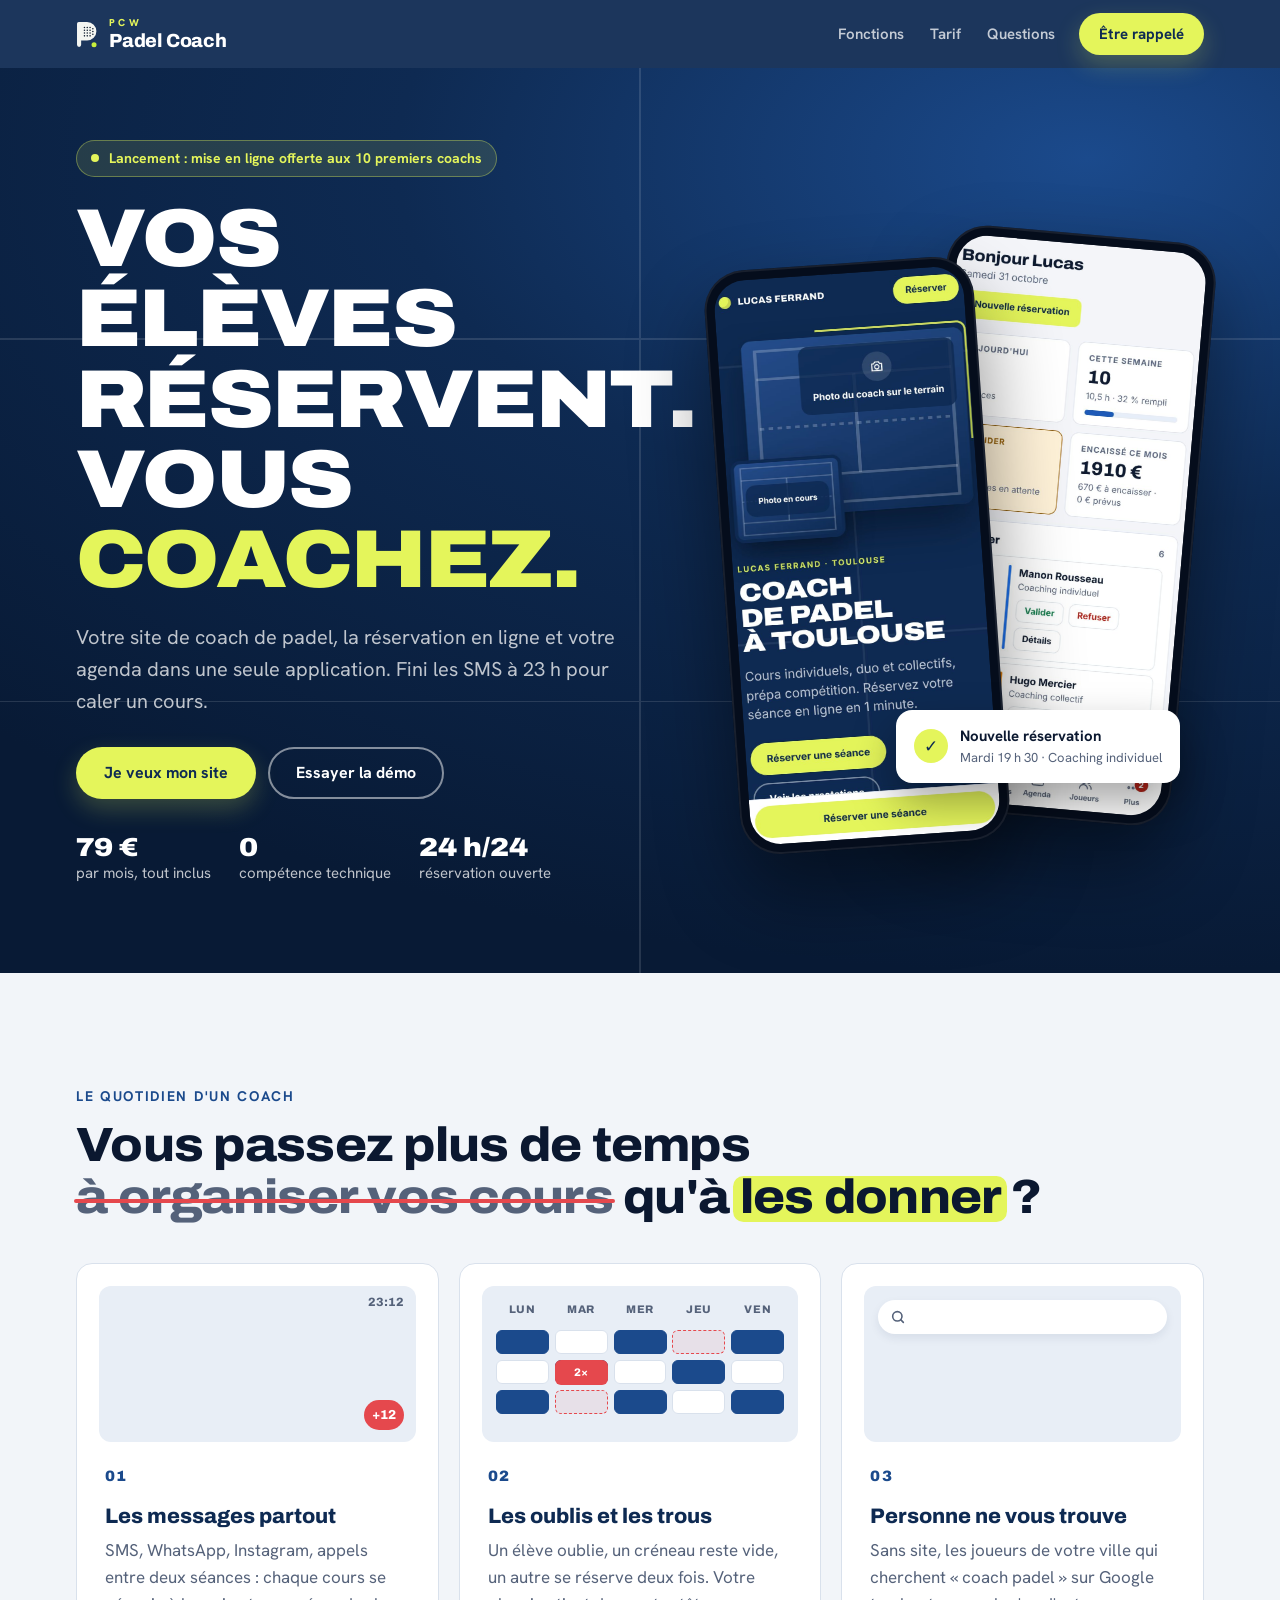
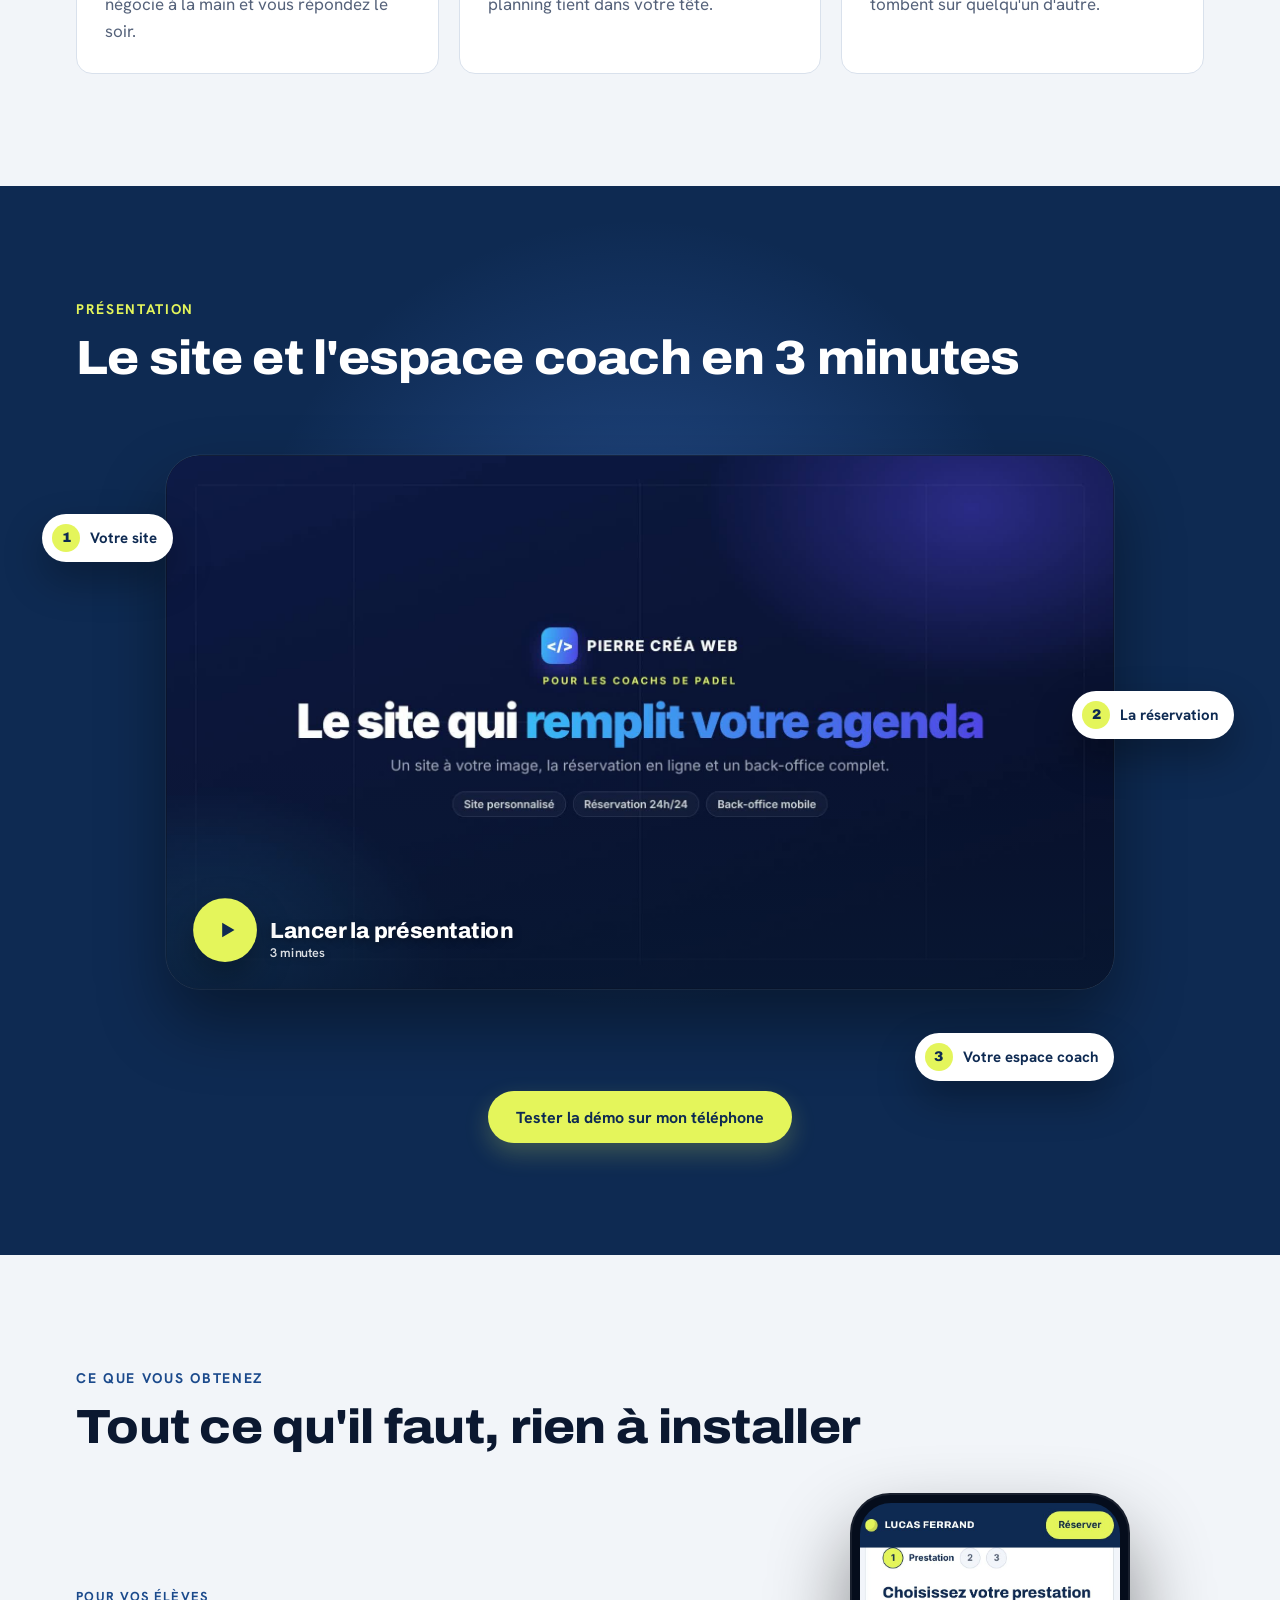
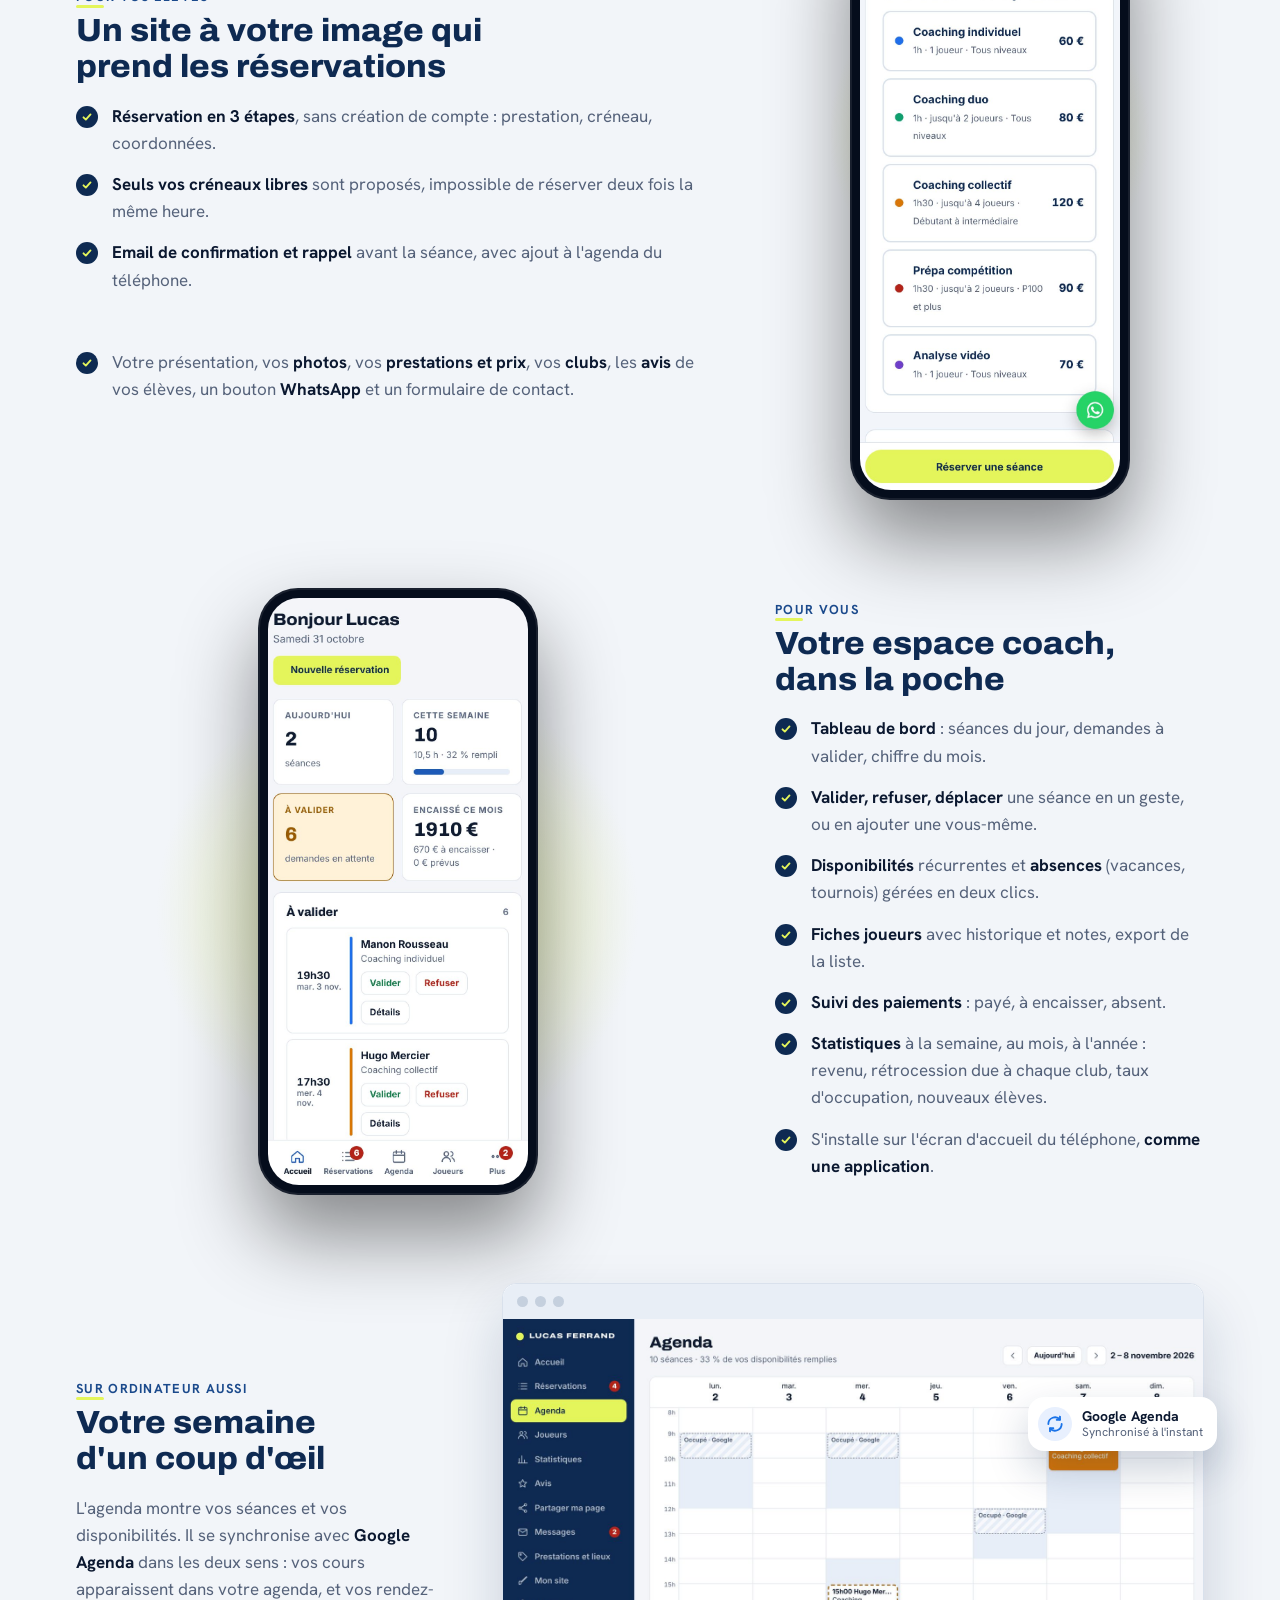
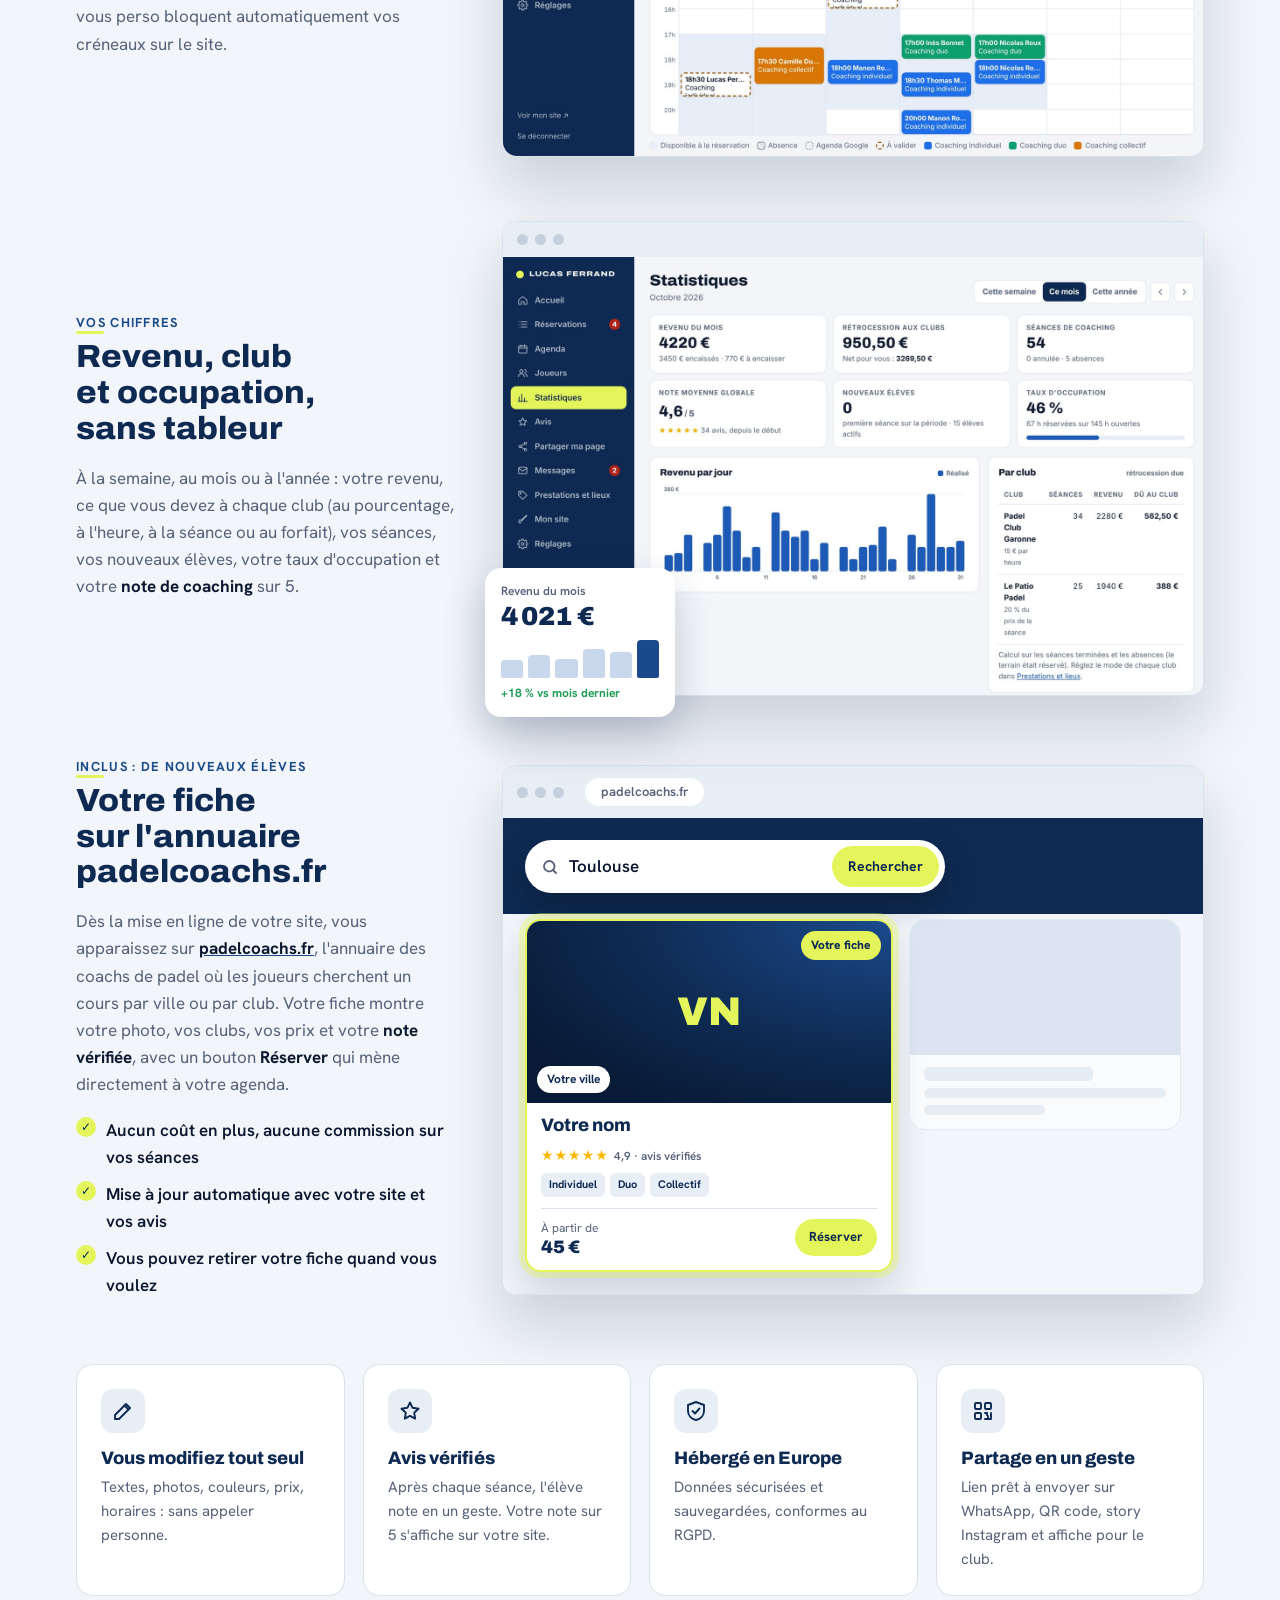
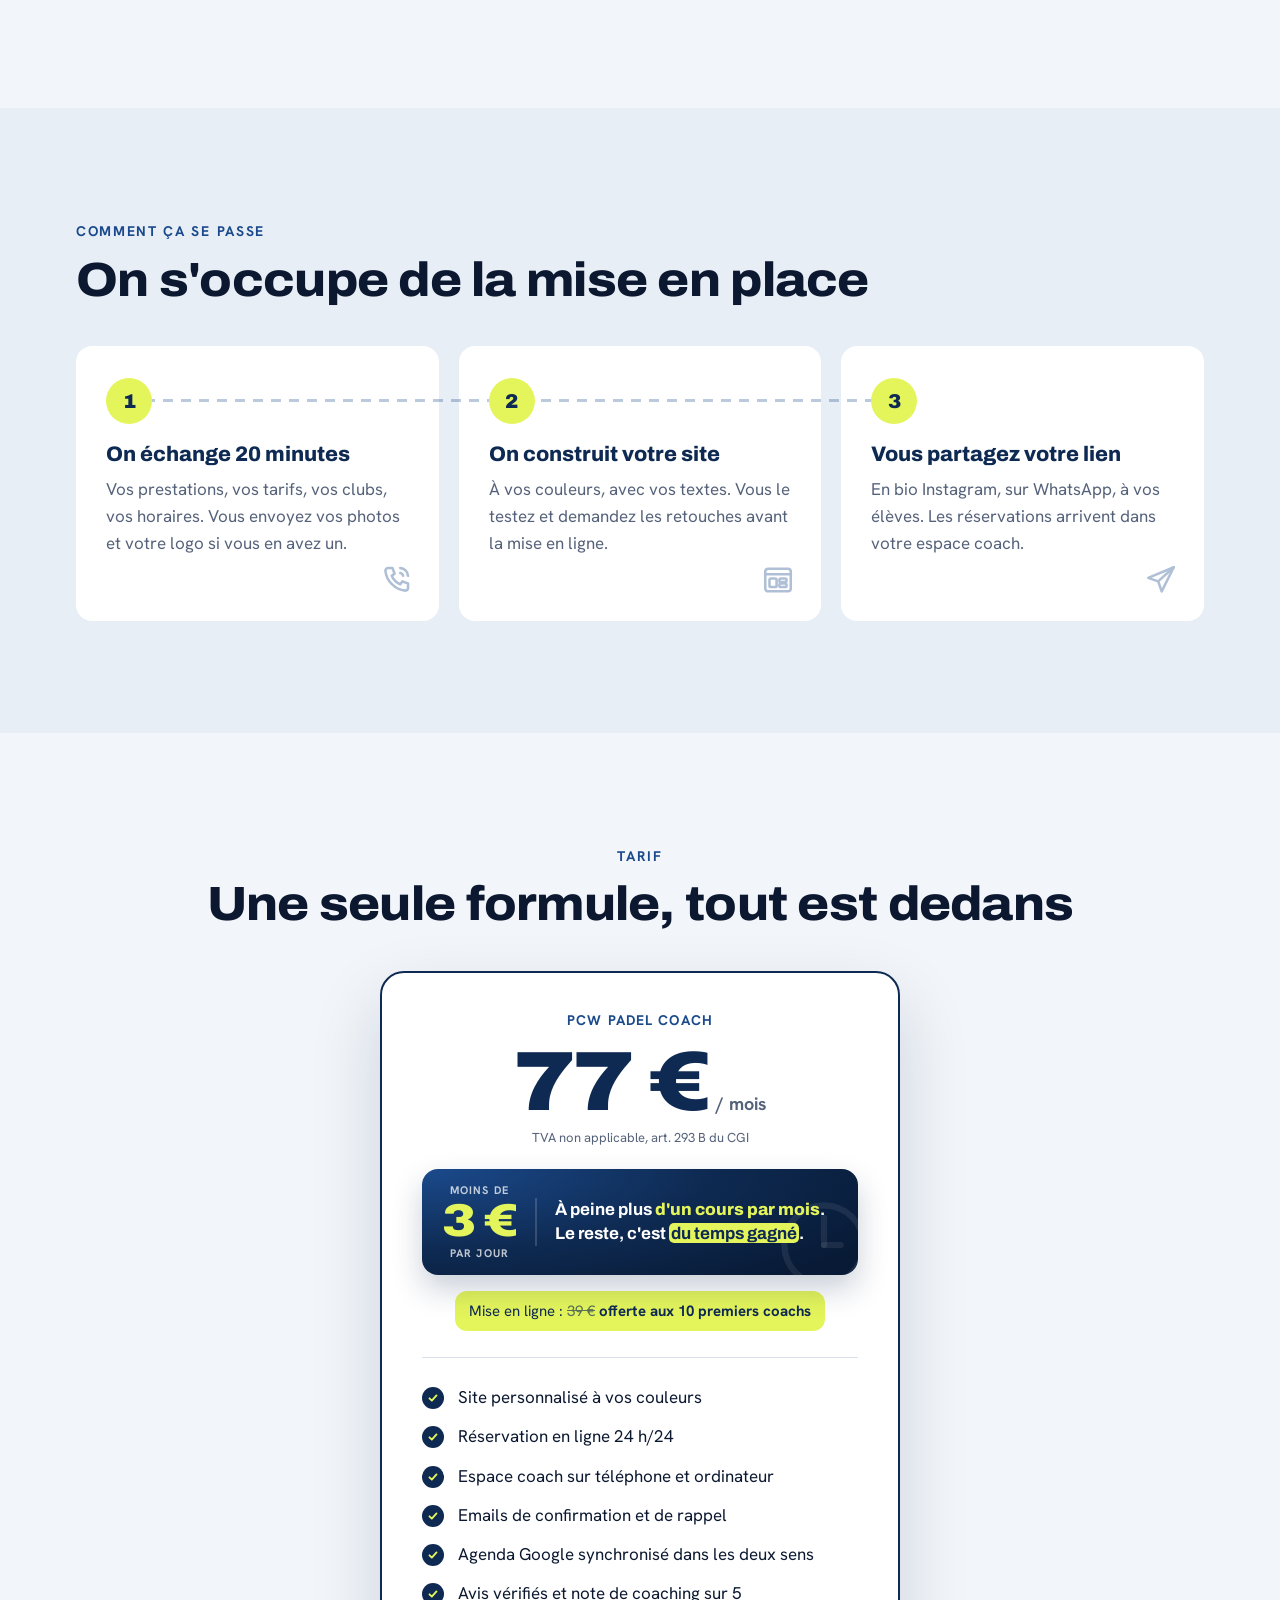
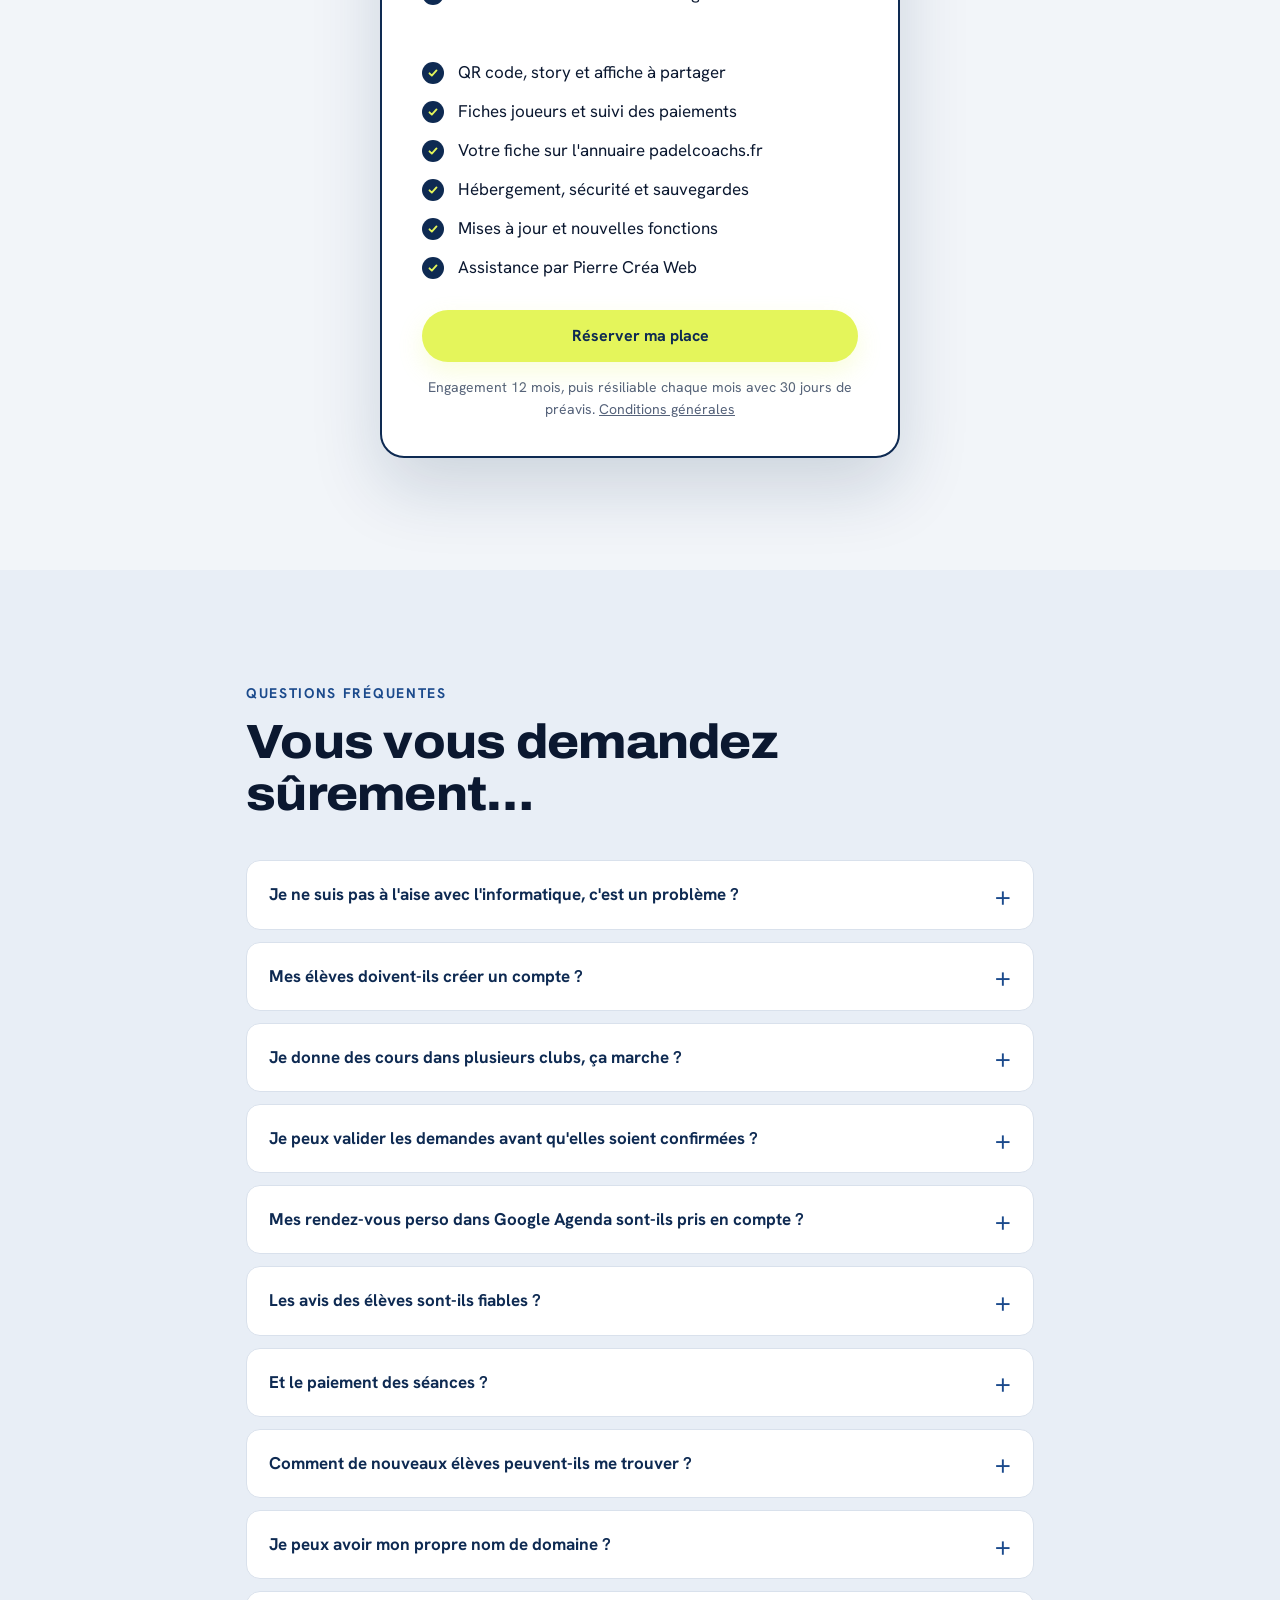
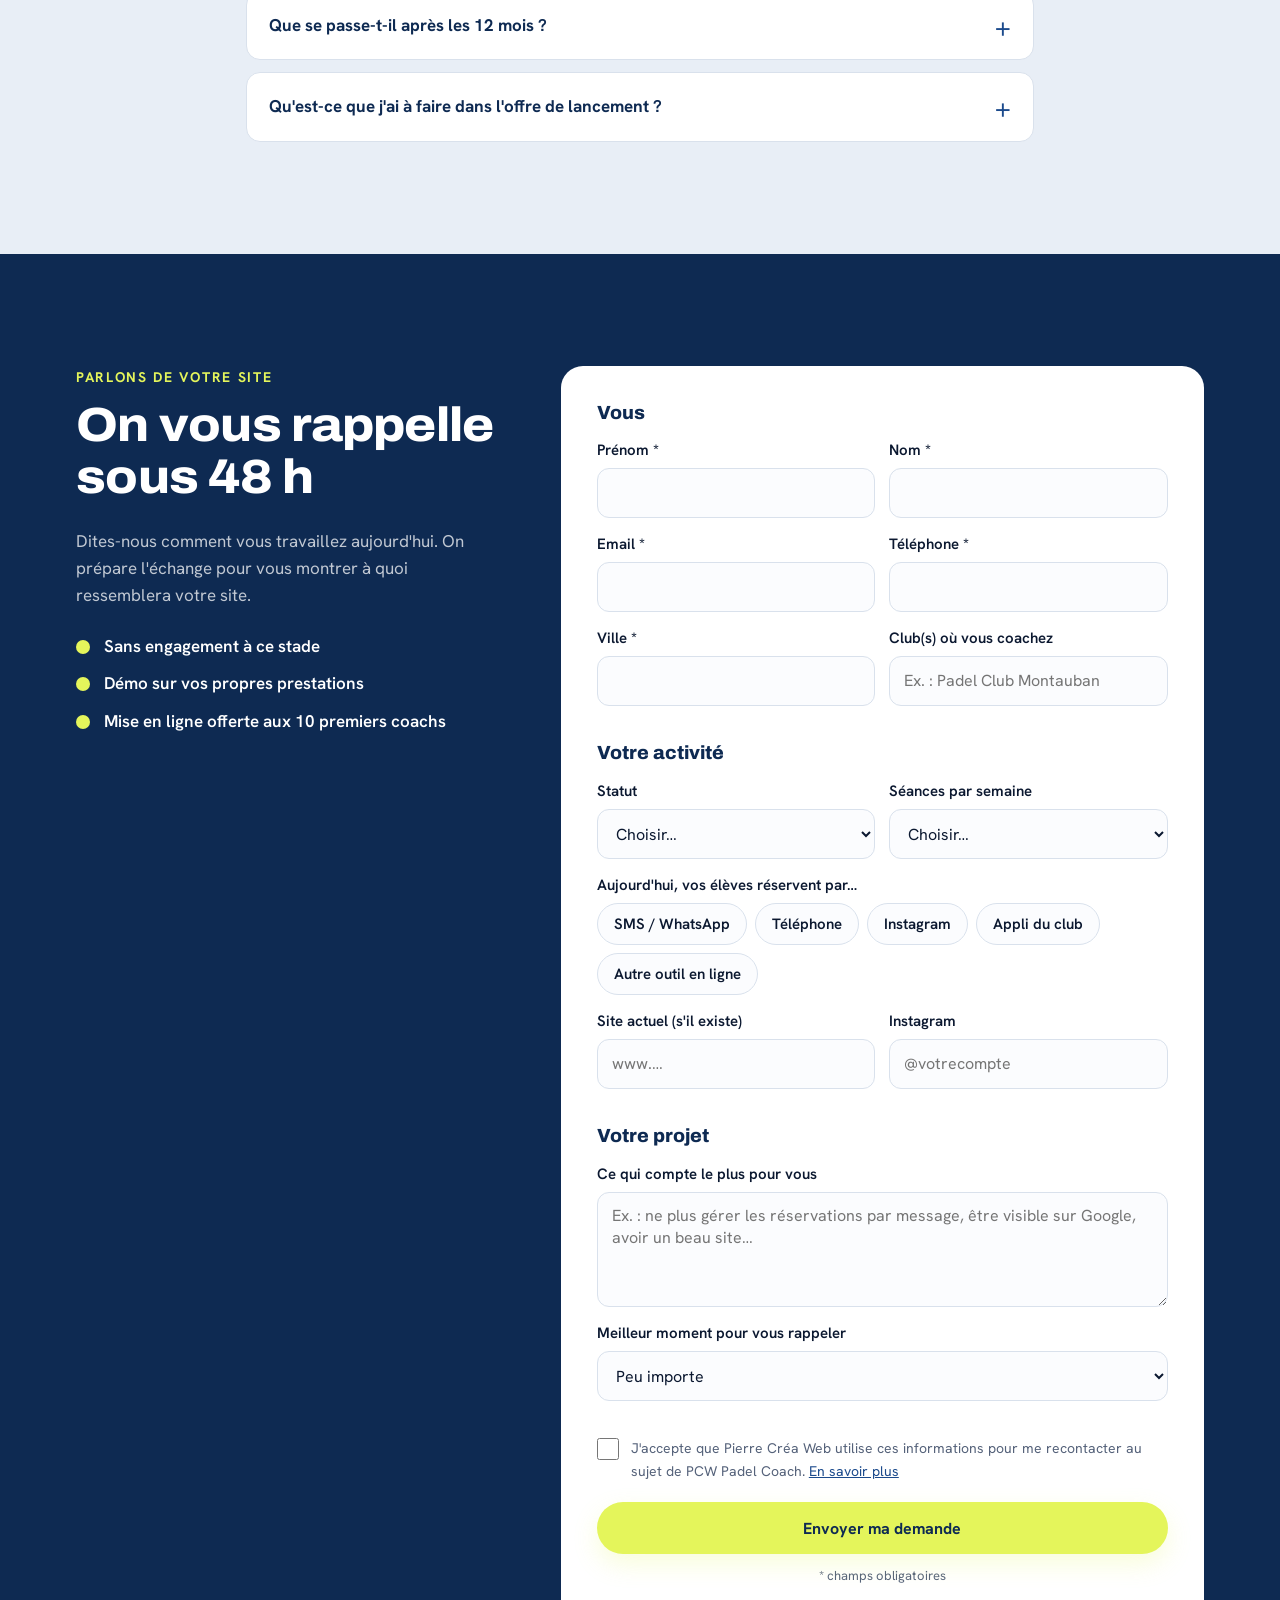
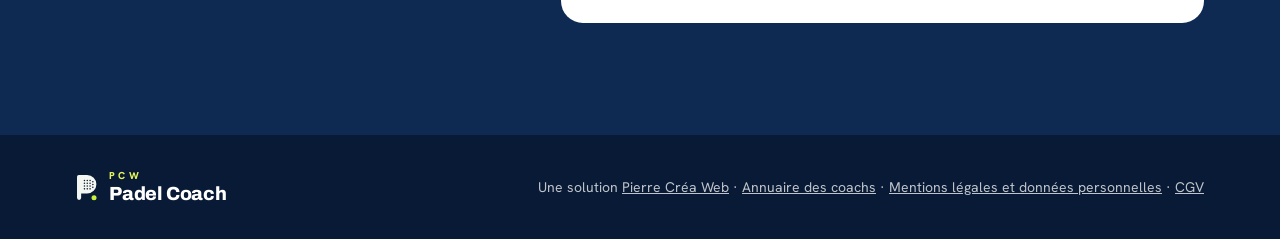
==== index.html @ 0fe5fcc2 "Add files via upload" ====
<!doctype html>
<html lang="fr">
<head>
<meta charset="utf-8">
<meta name="viewport" content="width=device-width, initial-scale=1, viewport-fit=cover">
<title>PCW Padel Coach : le site de réservation des coachs de padel</title>
<meta name="description" content="Votre site de coach de padel, la réservation en ligne et votre agenda dans une seule application. 79 € par mois tout inclus. Mise en ligne offerte aux 10 premiers coachs.">
<meta name="robots" content="noindex, nofollow">
<link rel="canonical" href="https://pcwpadel.fr/">
<meta property="og:type" content="website">
<meta property="og:locale" content="fr_FR">
<meta property="og:url" content="https://pcwpadel.fr/">
<meta property="og:title" content="PCW Padel Coach : le site de réservation des coachs de padel">
<meta property="og:description" content="Site, réservation en ligne et agenda dans une seule appli. 79 € par mois tout inclus.">
<meta property="og:image" content="https://pcwpadel.fr/media/presentation.jpg">
<meta name="twitter:card" content="summary_large_image">
<meta name="theme-color" content="#0E2A52">
<link rel="icon" href="favicon.ico" sizes="any">
<link rel="icon" href="brand/pcw-favicon.svg" type="image/svg+xml">
<link rel="apple-touch-icon" href="brand/apple-touch-icon.png">
<link rel="preconnect" href="https://fonts.googleapis.com">
<link rel="preconnect" href="https://fonts.gstatic.com" crossorigin>
<link rel="stylesheet" href="https://fonts.googleapis.com/css2?family=Archivo:wdth,wght@62..125,400..900&family=Hanken+Grotesk:wght@400;500;600;700&display=swap">
<link rel="stylesheet" href="sales.css?v=20261102c">
<script>
  // Animations : activées seulement si le visiteur n'a pas demandé à réduire les mouvements.
  // Filet de sécurité : si motion.js ne démarre pas, tout s'affiche normalement.
  if (!matchMedia("(prefers-reduced-motion: reduce)").matches) {
    document.documentElement.classList.add("anim");
    setTimeout(function () { if (!window.__motion) document.documentElement.classList.remove("anim"); }, 2500);
  }
</script>
</head>
<body>

<div class="progress" aria-hidden="true"></div>
<header class="top">
  <div class="wrap top__in">
    <a class="logo" aria-label="PCW Padel Coach" href="#"><img class="logo__mark logo__mark--on-dark" src="brand/pcw-glyph-on-dark.svg" alt="" width="22" height="27"><img class="logo__mark logo__mark--on-light" src="brand/pcw-glyph-on-light.svg" alt="" width="22" height="27"><span class="logo__txt"><small>PCW</small><b>Padel Coach</b></span></a>
    <nav class="top__nav" aria-label="Sections">
      <a href="#fonctions">Fonctions</a>
      <a href="#tarif">Tarif</a>
      <a href="#faq">Questions</a>
    </nav>
    <a class="btn btn--ball btn--sm" href="#contact">Être rappelé</a>
  </div>
</header>

<main>
  <!-- Accroche -->
  <section class="hero">
    <div class="wrap hero__in">
      <div class="hero__text">
        <p class="pill"><span class="pill__dot" aria-hidden="true"></span>Lancement : mise en ligne offerte aux 10 premiers coachs</p>
        <h1>Vos élèves réservent.<br>Vous <em>coachez.</em></h1>
        <p class="lead">Votre site de coach de padel, la réservation en ligne et votre agenda dans une seule application. Fini les SMS à 23&nbsp;h pour caler un cours.</p>
        <div class="hero__cta">
          <a class="btn btn--ball" href="#contact">Je veux mon site</a>
          <a class="btn btn--ghost" href="https://demo.pcwpadel.fr/" target="_blank" rel="noopener">Essayer la démo</a>
        </div>
        <ul class="hero__proof">
          <li><b>79 €</b> par mois, tout inclus</li>
          <li><b>0</b> compétence technique</li>
          <li><b>24&nbsp;h/24</b> réservation ouverte</li>
        </ul>
      </div>
      <div class="hero__phones" aria-hidden="true">
        <span class="hero__glow"></span>
        <figure class="phone phone--back"><img src="media/backoffice.jpg" alt="" width="500" height="1082"></figure>
        <figure class="phone phone--front"><img src="media/site.jpg" alt="" width="500" height="1082"></figure>
        <div class="float-card">
          <span class="float-card__icon">✓</span>
          <span class="float-card__text"><b>Nouvelle réservation</b><small>Mardi 19&nbsp;h&nbsp;30 · Coaching individuel</small></span>
        </div>
      </div>
    </div>
  </section>

  <!-- Problème -->
  <section class="sec">
    <div class="wrap">
      <p class="kicker">Le quotidien d'un coach</p>
      <h2 class="h2">Vous passez plus de temps <span class="strike">à organiser vos cours</span> qu'à <span class="hl">les donner</span> ?</h2>
      <div class="pains">
        <article class="pain">
          <div class="pain__visual pv-chat" aria-hidden="true">
            <span class="pv-chat__time">23:12</span>
            <span class="bubble bubble--wa"><i>WhatsApp</i>Tu as un créneau jeudi ?</span>
            <span class="bubble bubble--sms"><i>SMS</i>Dispo demain 18 h ?</span>
            <span class="bubble bubble--ig"><i>Instagram</i>C'est combien le cours ?</span>
            <span class="pv-chat__count">+12</span>
          </div>
          <span class="pain__n">01</span>
          <h3>Les messages partout</h3>
          <p>SMS, WhatsApp, Instagram, appels entre deux séances : chaque cours se négocie à la main et vous répondez le soir.</p>
        </article>
        <article class="pain">
          <div class="pain__visual pv-cal" aria-hidden="true">
            <span class="pv-cal__day">Lun</span><span class="pv-cal__day">Mar</span><span class="pv-cal__day">Mer</span><span class="pv-cal__day">Jeu</span><span class="pv-cal__day">Ven</span>
            <i class="s on"></i><i class="s"></i><i class="s on"></i><i class="s s--hole"></i><i class="s on"></i>
            <i class="s"></i><i class="s on s--double"></i><i class="s"></i><i class="s on"></i><i class="s"></i>
            <i class="s on"></i><i class="s s--hole"></i><i class="s on"></i><i class="s"></i><i class="s on"></i>
          </div>
          <span class="pain__n">02</span>
          <h3>Les oublis et les trous</h3>
          <p>Un élève oublie, un créneau reste vide, un autre se réserve deux fois. Votre planning tient dans votre tête.</p>
        </article>
        <article class="pain">
          <div class="pain__visual pv-search" aria-hidden="true">
            <span class="pv-search__bar"><svg viewBox="0 0 24 24"><circle cx="11" cy="11" r="7"/><path d="M20 20l-4-4"/></svg><span class="pv-search__q">coach padel toulouse</span></span>
            <span class="pv-search__res"><b></b><i></i></span>
            <span class="pv-search__res"><b></b><i></i></span>
            <span class="pv-search__miss">Vous n'apparaissez pas</span>
          </div>
          <span class="pain__n">03</span>
          <h3>Personne ne vous trouve</h3>
          <p>Sans site, les joueurs de votre ville qui cherchent « coach padel » sur Google tombent sur quelqu'un d'autre.</p>
        </article>
      </div>
    </div>
  </section>

  <!-- Vidéo -->
  <section class="sec sec--dark" id="video">
    <div class="wrap">
      <p class="kicker kicker--ball">Présentation</p>
      <h2 class="h2">Le site et l'espace coach en 3 minutes</h2>
      <div class="video-stage">
        <span class="vchip vchip--1" aria-hidden="true"><b>1</b>Votre site</span>
        <span class="vchip vchip--2" aria-hidden="true"><b>2</b>La réservation</span>
        <span class="vchip vchip--3" aria-hidden="true"><b>3</b>Votre espace coach</span>
        <div class="video">
          <video controls playsinline preload="none" poster="media/presentation.jpg" width="1920" height="1080">
            <source src="media/presentation.mp4?v=2" type="video/mp4">
          </video>
          <button type="button" class="video__play" hidden><span class="video__btn" aria-hidden="true"><svg viewBox="0 0 24 24"><path d="M8 5.5v13l11-6.5z"/></svg></span><span class="video__label">Lancer la présentation<small>3 minutes</small></span></button>
        </div>
      </div>
      <p class="center"><a class="btn btn--ball" href="https://demo.pcwpadel.fr/" target="_blank" rel="noopener">Tester la démo sur mon téléphone</a></p>
    </div>
  </section>

  <!-- Fonctions -->
  <section class="sec" id="fonctions">
    <div class="wrap">
      <p class="kicker">Ce que vous obtenez</p>
      <h2 class="h2">Tout ce qu'il faut, rien à installer</h2>

      <div class="feat">
        <div class="feat__text">
          <h3 class="h3"><span class="tag">Pour vos élèves</span>Un site à votre image qui prend les réservations</h3>
          <ul class="checks">
            <li><b>Réservation en 3 étapes</b>, sans création de compte : prestation, créneau, coordonnées.</li>
            <li><b>Seuls vos créneaux libres</b> sont proposés, impossible de réserver deux fois la même heure.</li>
            <li><b>Email de confirmation et rappel</b> avant la séance, avec ajout à l'agenda du téléphone.</li>
            <li><b>Annulation en ligne</b> dans le délai que vous fixez.</li>
            <li>Votre présentation, vos <b>photos</b>, vos <b>prestations et prix</b>, vos <b>clubs</b>, les <b>avis</b> de vos élèves, un bouton <b>WhatsApp</b> et un formulaire de contact.</li>
          </ul>
        </div>
        <figure class="feat__media"><div class="phone phone--fx"><img src="media/reservation.jpg" alt="Choix de la prestation sur le site d'un coach" width="500" height="1082" loading="lazy">
          <span class="fx fx-pick" aria-hidden="true"></span><span class="fx fx-tap" aria-hidden="true"></span>
          <span class="fx fx-toast" aria-hidden="true"><b>✓</b><span>Séance réservée<small>Mardi 19 h 30</small></span></span></div></figure>
      </div>

      <div class="feat feat--rev">
        <div class="feat__text">
          <h3 class="h3"><span class="tag">Pour vous</span>Votre espace coach, dans la poche</h3>
          <ul class="checks">
            <li><b>Tableau de bord</b> : séances du jour, demandes à valider, chiffre du mois.</li>
            <li><b>Valider, refuser, déplacer</b> une séance en un geste, ou en ajouter une vous-même.</li>
            <li><b>Disponibilités</b> récurrentes et <b>absences</b> (vacances, tournois) gérées en deux clics.</li>
            <li><b>Fiches joueurs</b> avec historique et notes, export de la liste.</li>
            <li><b>Suivi des paiements</b> : payé, à encaisser, absent.</li>
            <li><b>Statistiques</b> à la semaine, au mois, à l'année : revenu, rétrocession due à chaque club, taux d'occupation, nouveaux élèves.</li>
            <li>S'installe sur l'écran d'accueil du téléphone, <b>comme une application</b>.</li>
          </ul>
        </div>
        <figure class="feat__media"><div class="phone phone--fx"><img src="media/backoffice.jpg" alt="Tableau de bord de l'espace coach" width="500" height="1082" loading="lazy">
          <span class="fx fx-notif" aria-hidden="true"><span class="fx-notif__app"></span><span><b>Nouvelle demande</b><small>Hugo M. · jeudi 18 h · Duo</small></span></span></div></figure>
      </div>

      <div class="wide">
        <div class="wide__text">
          <h3 class="h3"><span class="tag">Sur ordinateur aussi</span>Votre semaine d'un coup d'œil</h3>
          <p>L'agenda montre vos séances et vos disponibilités. Il se synchronise avec <b>Google Agenda</b> dans les deux sens : vos cours apparaissent dans votre agenda, et vos rendez-vous perso bloquent automatiquement vos créneaux sur le site.</p>
        </div>
        <figure class="browser browser--fx"><span class="browser__bar" aria-hidden="true"><i></i><i></i><i></i></span><img src="media/agenda.jpg" alt="Agenda de la semaine dans l'espace coach" width="1600" height="1000" loading="lazy">
          <span class="fx-badge" aria-hidden="true"><svg class="fx-badge__sync" viewBox="0 0 24 24"><path d="M20 12a8 8 0 0 1-14 5.3M4 12a8 8 0 0 1 14-5.3"/><path d="M18 3v4h-4M6 21v-4h4"/></svg><span><b>Google Agenda</b><small>Synchronisé à l'instant</small></span></span></figure>
      </div>

      <div class="wide">
        <div class="wide__text">
          <h3 class="h3"><span class="tag">Vos chiffres</span>Revenu, club et occupation, sans tableur</h3>
          <p>À la semaine, au mois ou à l'année : votre revenu, ce que vous devez à chaque club (au pourcentage, à l'heure, à la séance ou au forfait), vos séances, vos nouveaux élèves, votre taux d'occupation et votre <b>note de coaching</b> sur 5.</p>
        </div>
        <figure class="browser browser--fx"><span class="browser__bar" aria-hidden="true"><i></i><i></i><i></i></span><img src="media/statistiques.jpg" alt="Statistiques du mois dans l'espace coach" width="1600" height="1000" loading="lazy">
          <span class="fx-stat" aria-hidden="true"><small>Revenu du mois</small><b data-count="4220">4 220 €</b><span class="fx-stat__bars"><i style="--h:.45"></i><i style="--h:.6"></i><i style="--h:.5"></i><i style="--h:.75"></i><i style="--h:.68"></i><i style="--h:1"></i></span><em>+18 % vs mois dernier</em></span></figure>
      </div>

      <div class="wide wide--dir">
        <div class="wide__text">
          <h3 class="h3"><span class="tag">Inclus : de nouveaux élèves</span>Votre fiche sur l'annuaire padelcoachs.fr</h3>
          <p>Dès la mise en ligne de votre site, vous apparaissez sur <a href="https://padelcoachs.fr/" target="_blank" rel="noopener"><b>padelcoachs.fr</b></a>, l'annuaire des coachs de padel où les joueurs cherchent un cours par ville ou par club. Votre fiche montre votre photo, vos clubs, vos prix et votre <b>note vérifiée</b>, avec un bouton <b>Réserver</b> qui mène directement à votre agenda.</p>
          <ul class="dir-perks">
            <li>Aucun coût en plus, aucune commission sur vos séances</li>
            <li>Mise à jour automatique avec votre site et vos avis</li>
            <li>Vous pouvez retirer votre fiche quand vous voulez</li>
          </ul>
        </div>
        <figure class="browser dir-mock" aria-label="Exemple de fiche coach sur l'annuaire padelcoachs.fr">
          <span class="browser__bar" aria-hidden="true"><i></i><i></i><i></i><span class="dir-mock__url">padelcoachs.fr</span></span>
          <div class="dir-mock__body" aria-hidden="true">
            <div class="dir-mock__search"><svg viewBox="0 0 24 24"><circle cx="11" cy="11" r="7"/><path d="M20 20l-4-4"/></svg><span>Toulouse</span><b>Rechercher</b></div>
            <div class="dir-mock__cards">
              <div class="dir-mock__card dir-mock__card--you">
                <span class="dir-mock__you">Votre fiche</span>
                <div class="dir-mock__media"><span>VN</span><em>Votre ville</em></div>
                <div class="dir-mock__info"><strong>Votre nom</strong><span class="dir-mock__stars">★★★★★ <small>4,9 · avis vérifiés</small></span>
                  <span class="dir-mock__tags"><i>Individuel</i><i>Duo</i><i>Collectif</i></span>
                  <span class="dir-mock__foot"><small>À partir de <b>45 €</b></small><b class="dir-mock__btn">Réserver</b></span></div>
              </div>
              <div class="dir-mock__card dir-mock__card--ghost"><div class="dir-mock__media"></div><div class="dir-mock__info"><i></i><i></i><i></i></div></div>
            </div>
          </div>
        </figure>
      </div>

      <div class="grid4">
        <div class="mini"><span class="mini__ic" aria-hidden="true"><svg viewBox="0 0 24 24"><path d="M4 20h4L19 9l-4-4L4 16z"/><path d="M13.5 6.5l4 4"/></svg></span><h4>Vous modifiez tout seul</h4><p>Textes, photos, couleurs, prix, horaires : sans appeler personne.</p></div>
        <div class="mini"><span class="mini__ic" aria-hidden="true"><svg viewBox="0 0 24 24"><path d="M12 3.5l2.6 5.3 5.9.9-4.3 4.1 1 5.8L12 16.9l-5.2 2.7 1-5.8L3.5 9.7l5.9-.9z"/></svg></span><h4>Avis vérifiés</h4><p>Après chaque séance, l'élève note en un geste. Votre note sur 5 s'affiche sur votre site.</p></div>
        <div class="mini"><span class="mini__ic" aria-hidden="true"><svg viewBox="0 0 24 24"><path d="M12 3l8 3v6c0 4.5-3.4 8-8 9-4.6-1-8-4.5-8-9V6z"/><path d="M8.5 12l2.5 2.5 4.5-5"/></svg></span><h4>Hébergé en Europe</h4><p>Données sécurisées et sauvegardées, conformes au RGPD.</p></div>
        <div class="mini"><span class="mini__ic" aria-hidden="true"><svg viewBox="0 0 24 24"><rect x="4" y="4" width="6" height="6" rx="1"/><rect x="14" y="4" width="6" height="6" rx="1"/><rect x="4" y="14" width="6" height="6" rx="1"/><path d="M14 14h2v2M20 14v6h-6M17 17v3"/></svg></span><h4>Partage en un geste</h4><p>Lien prêt à envoyer sur WhatsApp, QR code, story Instagram et affiche pour le club.</p></div>
      </div>
    </div>
  </section>

  <!-- Étapes -->
  <section class="sec sec--soft">
    <div class="wrap">
      <p class="kicker">Comment ça se passe</p>
      <h2 class="h2">On s'occupe de la mise en place</h2>
      <ol class="steps">
        <li><span class="steps__n">1</span><svg class="steps__ic steps__ic--call" viewBox="0 0 24 24" aria-hidden="true"><path d="M6.5 3.5h3l1.5 4-2 1.5a11 11 0 0 0 6 6l1.5-2 4 1.5v3a2 2 0 0 1-2 2A16 16 0 0 1 4.5 5.5a2 2 0 0 1 2-2z"/><path class="w1" d="M15 3.5a6 6 0 0 1 5.5 5.5"/><path class="w2" d="M15 7a2.5 2.5 0 0 1 2 2"/></svg><h3>On échange 20 minutes</h3><p>Vos prestations, vos tarifs, vos clubs, vos horaires. Vous envoyez vos photos et votre logo si vous en avez un.</p></li>
        <li><span class="steps__n">2</span><svg class="steps__ic steps__ic--build" viewBox="0 0 24 24" aria-hidden="true"><rect x="3" y="4" width="18" height="16" rx="2"/><path d="M3 8h18"/><rect class="b1" x="6" y="11" width="5" height="6" rx="1"/><rect class="b2" x="13" y="11" width="5" height="2.5" rx="1"/><rect class="b3" x="13" y="14.5" width="5" height="2.5" rx="1"/></svg><h3>On construit votre site</h3><p>À vos couleurs, avec vos textes. Vous le testez et demandez les retouches avant la mise en ligne.</p></li>
        <li><span class="steps__n">3</span><svg class="steps__ic steps__ic--send" viewBox="0 0 24 24" aria-hidden="true"><path d="M21 3L3 10.5l7 2.5 2.5 7z"/><path d="M21 3l-11 10"/></svg><h3>Vous partagez votre lien</h3><p>En bio Instagram, sur WhatsApp, à vos élèves. Les réservations arrivent dans votre espace coach.</p></li>
      </ol>
    </div>
  </section>

  <!-- Avis clients (affichée dès qu'un avis est ajouté dans sales.js) -->
  <section class="sec sec--dark" id="avis" hidden>
    <div class="wrap">
      <p class="kicker kicker--ball">Ils l'utilisent</p>
      <div class="avis-head">
        <h2 class="h2">Ce qu'en disent les coachs</h2>
        <p class="avis-score" id="avis-score"></p>
      </div>
      <div class="reviews" id="avis-list"></div>
    </div>
  </section>

  <!-- Tarif -->
  <section class="sec" id="tarif">
    <div class="wrap">
      <p class="kicker center">Tarif</p>
      <h2 class="h2 center">Une seule formule, tout est dedans</h2>
      <div class="price">
        <div class="price__head">
          <p class="price__name">PCW Padel Coach</p>
          <p class="price__amount"><span>79 €</span><small>/ mois</small></p>
          <p class="price__vat">TVA non applicable, art. 293 B du CGI</p>
          <div class="price__math">
            <p class="math__fig"><small>Moins de</small><b>3&nbsp;€</b><small>par jour</small></p>
            <p class="math__text">À peine plus <b>d'un cours par mois</b>. <br>Le reste, c'est <span class="math__hl">du temps gagné</span>.</p>
            <svg class="math__clock" viewBox="0 0 48 48" aria-hidden="true"><circle cx="24" cy="24" r="19"/><path class="math__hand math__hand--m" d="M24 24V11"/><path class="math__hand math__hand--h" d="M24 24h8"/></svg>
          </div>
          <p class="price__setup">Mise en ligne : <s>39 €</s> <b>offerte aux 10 premiers coachs</b></p>
        </div>
        <ul class="checks checks--price">
          <li>Site personnalisé à vos couleurs</li>
          <li>Réservation en ligne 24&nbsp;h/24</li>
          <li>Espace coach sur téléphone et ordinateur</li>
          <li>Emails de confirmation et de rappel</li>
          <li>Agenda Google synchronisé dans les deux sens</li>
          <li>Avis vérifiés et note de coaching sur 5</li>
          <li>Statistiques et rétrocession aux clubs</li>
          <li>QR code, story et affiche à partager</li>
          <li>Fiches joueurs et suivi des paiements</li>
          <li>Votre fiche sur l'annuaire padelcoachs.fr</li>
          <li>Hébergement, sécurité et sauvegardes</li>
          <li>Mises à jour et nouvelles fonctions</li>
          <li>Assistance par Pierre Créa Web</li>
        </ul>
        <a class="btn btn--ball btn--block" href="#contact">Réserver ma place</a>
        <p class="price__terms">Engagement 12 mois, puis résiliable chaque mois avec 30 jours de préavis. <a href="cgv.html">Conditions générales</a></p>
      </div>
    </div>
  </section>

  <!-- FAQ -->
  <section class="sec sec--soft" id="faq">
    <div class="wrap wrap--narrow">
      <p class="kicker">Questions fréquentes</p>
      <h2 class="h2">Vous vous demandez sûrement…</h2>
      <div class="faq">
        <details><summary>Je ne suis pas à l'aise avec l'informatique, c'est un problème ?</summary>
          <p>Non. Nous faisons toute la mise en place. Ensuite, l'espace coach s'utilise comme une appli de téléphone : valider une séance, bloquer une journée, changer un prix.</p></details>
        <details><summary>Mes élèves doivent-ils créer un compte ?</summary>
          <p>Non. Ils choisissent la séance et un créneau, puis laissent leur nom, email et téléphone. Ils reçoivent un email avec un lien pour retrouver ou annuler leur séance.</p></details>
        <details><summary>Je donne des cours dans plusieurs clubs, ça marche ?</summary>
          <p>Oui. Vous ajoutez vos clubs et vous indiquez où se passe chaque prestation. L'élève voit le lieu avant de réserver.</p></details>
        <details><summary>Je peux valider les demandes avant qu'elles soient confirmées ?</summary>
          <p>Oui, c'est vous qui choisissez : réservation confirmée directement, ou demande à valider depuis votre espace coach.</p></details>
        <details><summary>Mes rendez-vous perso dans Google Agenda sont-ils pris en compte ?</summary>
          <p>Oui. Vous collez une fois l'adresse privée de votre Google Agenda (ou iCloud, Outlook) : vos rendez-vous perso rendent ces horaires indisponibles sur votre site, mis à jour toutes les 15 minutes. Seules les heures sont lues, jamais le contenu. Et vos séances réservées apparaissent dans votre agenda.</p></details>
        <details><summary>Les avis des élèves sont-ils fiables ?</summary>
          <p>Oui : seuls les élèves qui ont eu une séance peuvent noter, grâce à un lien reçu par email après le cours. Vous pouvez répondre à chaque avis, et signaler un avis abusif, mais pas le supprimer. C'est ce qui rend votre note crédible.</p></details>
        <details><summary>Et le paiement des séances ?</summary>
          <p>Pour l'instant, vos élèves vous paient comme aujourd'hui (sur place, virement…). Vous notez dans l'appli ce qui est payé ou à encaisser. Le paiement en ligne est prévu dans une prochaine version.</p></details>
        <details><summary>Comment de nouveaux élèves peuvent-ils me trouver ?</summary>
          <p>Votre site est optimisé pour Google, et vous apparaissez aussi sur <a href="https://padelcoachs.fr/" target="_blank" rel="noopener">padelcoachs.fr</a>, l'annuaire des coachs PCW Padel Coach : les joueurs y cherchent un coach par ville ou par club et réservent directement chez vous. C'est inclus, sans commission. Vous pouvez retirer votre fiche à tout moment depuis votre espace.</p></details>
        <details><summary>Je peux avoir mon propre nom de domaine ?</summary>
          <p>Oui, votre site peut être à votre nom (par exemple <i>votre-nom-padel.fr</i>). On en parle lors de notre échange.</p></details>
        <details><summary>Que se passe-t-il après les 12 mois ?</summary>
          <p>L'abonnement continue au même prix, et vous pouvez l'arrêter chaque mois en prévenant 30 jours à l'avance.</p></details>
        <details><summary>Qu'est-ce que j'ai à faire dans l'offre de lancement ?</summary>
          <p>Rien de plus : les 10 premiers coachs qui s'abonnent ne paient pas les 39 € de mise en ligne. Remplissez le formulaire, on vous rappelle.</p></details>
      </div>
    </div>
  </section>

  <!-- Formulaire -->
  <section class="sec sec--dark" id="contact">
    <div class="wrap contact">
      <div class="contact__intro">
        <p class="kicker kicker--ball">Parlons de votre site</p>
        <h2 class="h2">On vous rappelle sous 48&nbsp;h</h2>
        <p>Dites-nous comment vous travaillez aujourd'hui. On prépare l'échange pour vous montrer à quoi ressemblera votre site.</p>
        <ul class="contact__list">
          <li>Sans engagement à ce stade</li>
          <li>Démo sur vos propres prestations</li>
          <li>Mise en ligne offerte aux 10 premiers coachs</li>
        </ul>
      </div>

      <form class="form" id="lead-form" novalidate>
        <fieldset>
          <legend>Vous</legend>
          <div class="row2">
            <label class="field"><span>Prénom *</span><input name="prenom" autocomplete="given-name" required></label>
            <label class="field"><span>Nom *</span><input name="nom" autocomplete="family-name" required></label>
          </div>
          <div class="row2">
            <label class="field"><span>Email *</span><input name="email" type="email" autocomplete="email" required></label>
            <label class="field"><span>Téléphone *</span><input name="telephone" type="tel" autocomplete="tel" required></label>
          </div>
          <div class="row2">
            <label class="field"><span>Ville *</span><input name="ville" autocomplete="address-level2" required></label>
            <label class="field"><span>Club(s) où vous coachez</span><input name="clubs" placeholder="Ex. : Padel Club Montauban"></label>
          </div>
        </fieldset>

        <fieldset>
          <legend>Votre activité</legend>
          <div class="row2">
            <label class="field"><span>Statut</span>
              <select name="statut">
                <option value="">Choisir…</option>
                <option>Coach indépendant</option>
                <option>Salarié d'un club</option>
                <option>Les deux</option>
                <option>Je me lance</option>
              </select></label>
            <label class="field"><span>Séances par semaine</span>
              <select name="seances_semaine">
                <option value="">Choisir…</option>
                <option>Moins de 5</option>
                <option>5 à 15</option>
                <option>15 à 30</option>
                <option>Plus de 30</option>
              </select></label>
          </div>
          <div class="field">
            <span>Aujourd'hui, vos élèves réservent par…</span>
            <div class="chips">
              <label><input type="checkbox" name="reservation_actuelle" value="SMS / WhatsApp"><span>SMS / WhatsApp</span></label>
              <label><input type="checkbox" name="reservation_actuelle" value="Téléphone"><span>Téléphone</span></label>
              <label><input type="checkbox" name="reservation_actuelle" value="Instagram"><span>Instagram</span></label>
              <label><input type="checkbox" name="reservation_actuelle" value="Appli du club"><span>Appli du club</span></label>
              <label><input type="checkbox" name="reservation_actuelle" value="Autre outil en ligne"><span>Autre outil en ligne</span></label>
            </div>
          </div>
          <div class="row2">
            <label class="field"><span>Site actuel (s'il existe)</span><input name="site_actuel" inputmode="url" placeholder="www.…"></label>
            <label class="field"><span>Instagram</span><input name="instagram" placeholder="@votrecompte"></label>
          </div>
        </fieldset>

        <fieldset>
          <legend>Votre projet</legend>
          <label class="field"><span>Ce qui compte le plus pour vous</span>
            <textarea name="message" rows="4" placeholder="Ex. : ne plus gérer les réservations par message, être visible sur Google, avoir un beau site…"></textarea></label>
          <label class="field"><span>Meilleur moment pour vous rappeler</span>
            <select name="rappel">
              <option>Peu importe</option>
              <option>Le matin</option>
              <option>Le midi</option>
              <option>En fin de journée</option>
            </select></label>
        </fieldset>

        <label class="hp" aria-hidden="true">Ne pas remplir<input name="botcheck" tabindex="-1" autocomplete="off"></label>
        <label class="consent"><input type="checkbox" name="consentement" required><span>J'accepte que Pierre Créa Web utilise ces informations pour me recontacter au sujet de PCW Padel Coach. <a href="mentions.html#donnees">En savoir plus</a></span></label>

        <p class="form__alert" id="lead-alert" role="alert" hidden></p>
        <button class="btn btn--ball btn--block" type="submit" id="lead-submit">Envoyer ma demande</button>
        <p class="form__note">* champs obligatoires</p>
      </form>

      <div class="sent" id="lead-sent" hidden tabindex="-1">
        <span class="sent__icon" aria-hidden="true">✓</span>
        <h3>Merci, c'est bien reçu !</h3>
        <p>On vous rappelle sous 48&nbsp;h pour en parler. En attendant, testez la démo depuis votre téléphone.</p>
        <a class="btn btn--ball" href="https://demo.pcwpadel.fr/" target="_blank" rel="noopener">Ouvrir la démo</a>
      </div>
    </div>
  </section>
</main>

<footer class="foot">
  <div class="wrap foot__in">
    <a class="logo" aria-label="PCW Padel Coach" href="#"><img class="logo__mark logo__mark--on-dark" src="brand/pcw-glyph-on-dark.svg" alt="" width="22" height="27"><img class="logo__mark logo__mark--on-light" src="brand/pcw-glyph-on-light.svg" alt="" width="22" height="27"><span class="logo__txt"><small>PCW</small><b>Padel Coach</b></span></a>
    <p>Une solution <a href="https://pierrecreaweb.com/">Pierre Créa Web</a><span id="foot-annuaire" hidden> · <a href="#">Annuaire des coachs</a></span> · <a href="mentions.html">Mentions légales et données personnelles</a> · <a href="cgv.html">CGV</a></p>
  </div>
</footer>

<a class="mobile-cta btn btn--ball" href="#contact">Je veux mon site</a>

<script src="pcw-config.js?v=20261102b"></script>
<script src="sales.js?v=20261102c"></script>
<script src="motion.js?v=20261102b"></script>
</body>
</html>
---- sales.css ----
/* Page de vente PCW Padel Coach. Même univers que le modèle de site coach :
   bleu terrain, jaune balle, lignes blanches du court. */
:root {
  --brand: #0E2A52;
  --brand-2: #1B4A8C;
  --deep: #081A35;
  --ball: #E4F55B;
  --surface: #F2F5F9;
  --soft: #E8EEF6;
  --card: #FFFFFF;
  --ink: #0B1830;
  --muted: #55627A;
  --line: #D9E1EC;
  --on-dark: #FFFFFF;
  --on-dark-muted: rgba(255, 255, 255, .74);
  --err: #B42318;
  --f-display: "Archivo", "Arial Narrow", system-ui, sans-serif;
  --f-body: "Hanken Grotesk", system-ui, -apple-system, "Segoe UI", sans-serif;
  --r: 16px;
  --gl: max(16px, env(safe-area-inset-left, 0px));
  --gr: max(16px, env(safe-area-inset-right, 0px));
  color-scheme: light;
}
* { box-sizing: border-box; }
[hidden] { display: none !important; }
html { scroll-behavior: smooth; scroll-padding-top: 80px; }
@media (prefers-reduced-motion: reduce) { html { scroll-behavior: auto; } *, *::before { transition: none !important; animation: none !important; } }
body { margin: 0; background: var(--surface); color: var(--ink); font: 400 17px/1.6 var(--f-body); -webkit-font-smoothing: antialiased; }
img, video { max-width: 100%; height: auto; display: block; }
a { color: inherit; }
:focus-visible { outline: 3px solid var(--ball); outline-offset: 2px; border-radius: 6px; }
.wrap { max-width: 1160px; margin: 0 auto; padding-left: var(--gl); padding-right: var(--gr); }
.wrap--narrow { max-width: 820px; }
.center { text-align: center; }
.muted { color: var(--muted); }

/* ---------- Boutons ---------- */
.btn {
  display: inline-flex; align-items: center; justify-content: center; gap: 8px; min-height: 52px; padding: 0 26px;
  border-radius: 999px; border: 2px solid transparent; font: 700 16px/1 var(--f-body); text-decoration: none; cursor: pointer; text-align: center; line-height: 1.2;
  transition: transform .15s ease, background-color .15s ease, box-shadow .15s ease;
}
.btn:hover { transform: translateY(-1px); }
.btn:active { transform: none; }
.btn--ball { background: var(--ball); color: var(--brand); box-shadow: 0 10px 24px rgba(228, 245, 91, .22); }
.btn--ball:hover { background: #EDFA7E; }
.btn--ghost { border-color: rgba(255, 255, 255, .5); color: var(--on-dark); }
.btn--ghost:hover { border-color: var(--on-dark); background: rgba(255, 255, 255, .06); }
.btn--sm { min-height: 42px; padding: 0 18px; font-size: 15px; white-space: nowrap; }
.btn--block { width: 100%; }
.btn[disabled] { opacity: .6; cursor: wait; transform: none; }

/* ---------- En-tête ---------- */
.top { position: sticky; top: 0; z-index: 20; background: rgba(14, 42, 82, .94); backdrop-filter: blur(10px); -webkit-backdrop-filter: blur(10px); color: var(--on-dark); padding-top: env(safe-area-inset-top, 0px); }
.top__in { display: flex; align-items: center; gap: 24px; min-height: 68px; }
.logo { display: inline-flex; align-items: center; gap: 10px; text-decoration: none; font: 600 18px/1 var(--f-display); letter-spacing: .01em; white-space: nowrap; }
.logo b { font-weight: 900; font-stretch: 115%; }
.logo__ball { width: 20px; height: 20px; border-radius: 50%; background: var(--ball); box-shadow: inset -5px -4px 0 rgba(0, 0, 0, .14); flex: none; }
.top__nav { display: flex; gap: 26px; margin-left: auto; }
.top__nav a { color: var(--on-dark-muted); text-decoration: none; font-weight: 600; font-size: 15px; }
.top__nav a:hover { color: var(--on-dark); }
@media (max-width: 760px) { .top__nav { display: none; } .top .btn { margin-left: auto; } }
@media (max-width: 360px) { .logo { font-size: 16px; } .top .btn { padding: 0 14px; } }

/* ---------- Accroche ---------- */
.hero { position: relative; overflow: hidden; background: radial-gradient(120% 90% at 85% 10%, var(--brand-2) 0%, var(--brand) 45%, var(--deep) 100%); color: var(--on-dark); }
.hero::before { /* lignes de court en fond */
  content: ""; position: absolute; inset: 0; pointer-events: none; opacity: .12;
  background:
    linear-gradient(90deg, transparent calc(50% - 1px), #fff calc(50% - 1px), #fff calc(50% + 1px), transparent calc(50% + 1px)),
    linear-gradient(0deg, transparent calc(30% - 1px), #fff calc(30% - 1px), #fff calc(30% + 1px), transparent calc(30% + 1px)),
    linear-gradient(0deg, transparent calc(70% - 1px), #fff calc(70% - 1px), #fff calc(70% + 1px), transparent calc(70% + 1px));
}
.hero__in { position: relative; display: grid; grid-template-columns: 1.05fr .95fr; gap: 48px; align-items: center; padding-block: 72px 88px; }
.hero__text { min-width: 0; }
.pill { display: inline-flex; align-items: center; gap: 10px; margin: 0 0 22px; padding: 8px 14px; border-radius: 999px; background: rgba(228, 245, 91, .12); border: 1px solid rgba(228, 245, 91, .35); color: var(--ball); font-weight: 700; font-size: 14px; line-height: 1.35; }
.pill__dot { width: 8px; height: 8px; border-radius: 50%; background: var(--ball); flex: none; animation: pulse 2s ease-in-out infinite; }
@keyframes pulse { 50% { box-shadow: 0 0 0 6px rgba(228, 245, 91, .18); } }
h1 { margin: 0 0 20px; font: 900 clamp(44px, 6.6vw, 82px)/.98 var(--f-display); font-stretch: 112%; letter-spacing: -.02em; text-transform: uppercase; text-wrap: balance; }
h1 em { font-style: normal; color: var(--ball); }
.lead { margin: 0 0 30px; max-width: 34em; font-size: clamp(18px, 2vw, 20px); color: var(--on-dark-muted); }
.hero__cta { display: flex; flex-wrap: wrap; gap: 12px; }
.hero__proof { display: flex; flex-wrap: wrap; gap: 10px 28px; margin: 34px 0 0; padding: 0; list-style: none; font-size: 15px; color: var(--on-dark-muted); }
.hero__proof b { display: block; font: 900 26px/1.1 var(--f-display); font-stretch: 112%; color: var(--on-dark); }

.hero__phones { position: relative; min-height: 560px; }
.phone { margin: 0; width: 270px; aspect-ratio: 9 / 19.5; border-radius: 40px; padding: 10px; background: #050D1C; box-shadow: 0 40px 80px rgba(0, 0, 0, .45), inset 0 0 0 2px rgba(255, 255, 255, .08); }
.phone img { width: 100%; height: 100%; object-fit: cover; object-position: top; border-radius: 31px; }
.phone--front { position: absolute; left: 6%; top: 30px; z-index: 2; transform: rotate(-4deg); }
.phone--back { position: absolute; right: 2%; top: 0; transform: rotate(5deg); opacity: .96; }
.float-card {
  position: absolute; z-index: 3; left: 40%; bottom: 10px; display: flex; align-items: center; gap: 12px;
  padding: 14px 18px; border-radius: 16px; background: var(--card); color: var(--ink); box-shadow: 0 20px 44px rgba(0, 0, 0, .35);
  animation: float 5s ease-in-out infinite;
}
.float-card b { display: block; font-size: 15px; }
.float-card small { display: block; color: var(--muted); font-size: 13px; }
.float-card__icon { width: 34px; height: 34px; border-radius: 50%; display: grid; place-items: center; background: var(--ball); color: var(--brand); font-weight: 900; flex: none; }
@keyframes float { 50% { transform: translateY(-8px); } }

@media (max-width: 960px) {
  .hero__in { grid-template-columns: 1fr; gap: 20px; padding-block: 44px 40px; }
  .hero__phones { min-height: 0; height: 470px; max-width: 460px; width: 100%; justify-self: center; }
  .phone--front, .phone--back { width: 210px; border-radius: 32px; padding: 8px; }
  .phone--front img, .phone--back img { border-radius: 25px; }
  .phone--front { left: 4%; }
  .phone--back { right: 4%; top: 10px; }
  .float-card { left: auto; right: 0; bottom: 16px; }
}
@media (max-width: 420px) {
  .hero__phones { height: 400px; }
  .phone--front, .phone--back { width: 176px; }
  .phone--front { left: 0; }
  .phone--back { right: 0; }
  .float-card { right: 0; left: 18%; padding: 12px 14px; }
  .hero__cta .btn { flex: 1 1 100%; }
  .hero__proof { display: grid; grid-template-columns: repeat(3, minmax(0, 1fr)); gap: 12px; font-size: 13px; line-height: 1.35; }
  .hero__proof b { font-size: 21px; margin-bottom: 4px; }
}

/* ---------- Sections ---------- */
.sec { padding-block: clamp(64px, 9vw, 112px); }
.sec--soft { background: var(--soft); }
.sec--dark { background: var(--brand); color: var(--on-dark); }
.kicker { margin: 0 0 12px; font-weight: 700; font-size: 14px; letter-spacing: .12em; text-transform: uppercase; color: var(--brand-2); }
.kicker--ball { color: var(--ball); }
.h2 { margin: 0 0 40px; max-width: 22em; font: 800 clamp(30px, 4.2vw, 48px)/1.08 var(--f-display); font-stretch: 108%; letter-spacing: -.015em; text-wrap: balance; }
.h2.center { margin-inline: auto; }
.sec--dark .h2 { color: var(--on-dark); }
.h3 { margin: 0 0 18px; font: 800 clamp(24px, 2.8vw, 32px)/1.12 var(--f-display); font-stretch: 104%; color: var(--brand); text-wrap: balance; }
.tag { display: block; margin-bottom: 10px; font: 700 13px/1 var(--f-body); letter-spacing: .1em; text-transform: uppercase; color: var(--brand-2); }

/* Problèmes */
.pains { display: grid; grid-template-columns: repeat(3, minmax(0, 1fr)); gap: 20px; }
.pain { padding: 28px; border-radius: var(--r); background: var(--card); border: 1px solid var(--line); }
.pain__n { font: 900 15px/1 var(--f-display); color: var(--brand-2); letter-spacing: .08em; }
.pain h3 { margin: 14px 0 8px; font: 800 21px/1.2 var(--f-display); color: var(--brand); }
.pain p { margin: 0; color: var(--muted); }
@media (max-width: 860px) { .pains { grid-template-columns: minmax(0, 1fr); } }

/* Vidéo */
.video { position: relative; border-radius: 22px; overflow: hidden; background: #000; box-shadow: 0 40px 80px rgba(0, 0, 0, .4); outline: 1px solid rgba(255, 255, 255, .1); }
.video video { width: 100%; height: auto; aspect-ratio: 16 / 9; }
#video .center { margin: 32px 0 0; }

/* Fonctions */
.feat { display: grid; grid-template-columns: 1.2fr .8fr; gap: 56px; align-items: center; margin-bottom: 88px; }
.feat--rev .feat__text { order: 2; }
.feat__media { margin: 0; display: grid; justify-items: center; position: relative; }
.feat__media::before { content: ""; position: absolute; width: 78%; aspect-ratio: 1; border-radius: 50%; top: 12%; background: radial-gradient(circle, rgba(228, 245, 91, .55), rgba(228, 245, 91, 0) 68%); }
.feat__media .phone { position: relative; width: 280px; }
.checks { margin: 0; padding: 0; list-style: none; display: grid; gap: 14px; }
.checks li { position: relative; padding-left: 36px; color: var(--muted); }
.checks li b { color: var(--ink); }
.checks li::before {
  content: ""; position: absolute; left: 0; top: 3px; width: 22px; height: 22px; border-radius: 50%;
  background: var(--brand) url("data:image/svg+xml,%3Csvg xmlns='http://www.w3.org/2000/svg' viewBox='0 0 24 24' fill='none' stroke='%23E4F55B' stroke-width='3.2' stroke-linecap='round' stroke-linejoin='round'%3E%3Cpath d='M6 12.5l4 4 8-9'/%3E%3C/svg%3E") center / 14px no-repeat;
}
.wide { display: grid; grid-template-columns: .7fr 1.3fr; gap: 48px; align-items: center; margin-bottom: 64px; }
.wide__text p { margin: 0; color: var(--muted); }
.wide__text b { color: var(--ink); }
.browser { margin: 0; border-radius: 14px; overflow: hidden; background: var(--card); box-shadow: 0 30px 60px rgba(14, 42, 82, .18); border: 1px solid var(--line); }
.browser__bar { display: flex; gap: 7px; padding: 12px 14px; background: var(--soft); }
.browser__bar i { width: 11px; height: 11px; border-radius: 50%; background: #C5D0DE; }
.grid4 { display: grid; grid-template-columns: repeat(4, minmax(0, 1fr)); gap: 18px; }
.mini { padding: 24px; border-radius: var(--r); background: var(--card); border: 1px solid var(--line); }
.mini h4 { margin: 0 0 6px; font: 800 18px/1.25 var(--f-display); color: var(--brand); }
.mini p { margin: 0; font-size: 15px; color: var(--muted); }
@media (max-width: 900px) {
  .feat, .wide { grid-template-columns: minmax(0, 1fr); gap: 36px; margin-bottom: 72px; }
  .feat--rev .feat__text { order: 0; }
  .feat__media .phone { width: 240px; }
  .grid4 { grid-template-columns: repeat(2, minmax(0, 1fr)); }
}
@media (max-width: 520px) { .grid4 { grid-template-columns: minmax(0, 1fr); } }

/* Étapes */
.steps { margin: 0; padding: 0; list-style: none; display: grid; grid-template-columns: repeat(3, minmax(0, 1fr)); gap: 20px; counter-reset: s; }
.steps li { position: relative; padding: 30px 28px; border-radius: var(--r); background: var(--card); }
.steps__n { display: grid; place-items: center; width: 46px; height: 46px; border-radius: 50%; background: var(--ball); color: var(--brand); font: 900 20px/1 var(--f-display); }
.steps h3 { margin: 18px 0 8px; font: 800 21px/1.2 var(--f-display); color: var(--brand); }
.steps p { margin: 0; color: var(--muted); }
@media (max-width: 860px) { .steps { grid-template-columns: minmax(0, 1fr); } }

/* Tarif */
.price { max-width: 520px; margin: 0 auto; padding: 36px clamp(22px, 5vw, 40px); border-radius: 24px; background: var(--card); border: 2px solid var(--brand); box-shadow: 0 30px 70px rgba(14, 42, 82, .16); }
.price__head { text-align: center; padding-bottom: 26px; margin-bottom: 26px; border-bottom: 1px solid var(--line); }
.price__name { margin: 0 0 8px; font-weight: 700; color: var(--brand-2); letter-spacing: .08em; text-transform: uppercase; font-size: 14px; }
.price__amount { margin: 0; display: flex; justify-content: center; align-items: baseline; gap: 8px; color: var(--brand); }
.price__amount span { font: 900 clamp(64px, 12vw, 84px)/1 var(--f-display); font-stretch: 112%; letter-spacing: -.03em; }
.price__amount small { font-weight: 700; font-size: 18px; color: var(--muted); }
.price__vat { margin: 4px 0 0; font-size: 13px; color: var(--muted); }
.price__setup { display: inline-block; margin: 16px 0 0; padding: 8px 14px; border-radius: 12px; background: var(--ball); color: var(--brand); font-size: 15px; }
.price__setup s { opacity: .65; }
.checks--price { gap: 12px; margin-bottom: 28px; }
.checks--price li { color: var(--ink); }
.price__terms { margin: 14px 0 0; text-align: center; font-size: 14px; color: var(--muted); }
.price__math {
  position: relative; overflow: hidden; display: flex; align-items: center; gap: 18px; text-align: left;
  margin: 20px 0 0; padding: 16px 20px; border-radius: 16px;
  background: radial-gradient(120% 140% at 0% 0%, var(--brand-2), var(--brand) 55%, var(--deep)); color: var(--on-dark);
  box-shadow: 0 14px 30px rgba(14, 42, 82, .22);
}
.math__fig { margin: 0; flex: none; display: grid; justify-items: center; text-align: center; line-height: 1; }
.math__fig b { font: 900 46px/.95 var(--f-display); font-stretch: 112%; letter-spacing: -.03em; color: var(--ball); font-variant-numeric: tabular-nums; }
.math__fig small { font-weight: 700; font-size: 11px; letter-spacing: .1em; text-transform: uppercase; color: var(--on-dark-muted); }
.math__fig small:first-child { margin-bottom: 4px; }
.math__fig small:last-child { margin-top: 5px; }
.math__text { position: relative; z-index: 1; margin: 0; padding-left: 18px; border-left: 2px solid rgba(255, 255, 255, .16); font: 700 17px/1.4 var(--f-display); }
.math__text b { color: var(--ball); font-weight: 800; }
.math__hl { position: relative; z-index: 0; white-space: nowrap; margin: 0 .12em; color: var(--brand); }
.math__hl::before { content: ""; position: absolute; z-index: -1; inset: -.04em -.14em -.02em; border-radius: .3em; background: var(--ball); transform-origin: 0 50%; }
.math__clock { position: absolute; right: -16px; bottom: -20px; width: 100px; height: 100px; fill: none; stroke: rgba(255, 255, 255, .08); stroke-width: 3; stroke-linecap: round; }
.math__hand { transform-origin: 24px 24px; }
@media (max-width: 400px) {
  .price__math { flex-direction: column; gap: 12px; text-align: center; padding: 16px; }
  .math__text { padding: 12px 0 0; border-left: 0; border-top: 2px solid rgba(255, 255, 255, .16); font-size: 16px; }
  .math__text br { display: none; }
}
html.anim .math__hl::before { scale: 0 1; transition: scale .7s var(--ease) .9s; }
html.anim .math__hl { color: var(--on-dark); transition: color .3s 1.2s; }
html.anim .price__math.is-in .math__hl::before { scale: 1 1; }
html.anim .price__math.is-in .math__hl { color: var(--brand); }
html.anim .price__math.is-in .math__hand--m { animation: tick 6s linear infinite; }
html.anim .price__math.is-in .math__hand--h { animation: tick 72s linear infinite; }
@keyframes tick { to { rotate: 360deg; } }
html.anim .price__math.is-in .math__fig b { animation: fig-pop .7s var(--spring) .3s both; }
@keyframes fig-pop { from { scale: .5; opacity: 0; } }

/* FAQ */
.faq { display: grid; gap: 12px; }
.faq details { border-radius: 14px; background: var(--card); border: 1px solid var(--line); }
.faq summary { position: relative; padding: 20px 56px 20px 22px; cursor: pointer; list-style: none; font-weight: 700; font-size: 17px; color: var(--brand); }
.faq summary::-webkit-details-marker { display: none; }
.faq summary::after { content: "+"; position: absolute; right: 22px; top: 50%; transform: translateY(-50%); font: 400 28px/1 var(--f-body); color: var(--brand-2); transition: transform .2s; }
.faq details[open] summary::after { transform: translateY(-50%) rotate(45deg); }
.faq details p { margin: 0; padding: 0 22px 22px; color: var(--muted); }

/* Formulaire */
.contact { display: grid; grid-template-columns: .8fr 1.2fr; gap: 56px; align-items: start; }
.contact__intro { position: sticky; top: 100px; }
.contact__intro > p:not(.kicker) { color: var(--on-dark-muted); margin: -16px 0 24px; }
.contact__list { margin: 0; padding: 0; list-style: none; display: grid; gap: 10px; }
.contact__list li { padding-left: 28px; position: relative; font-weight: 600; }
.contact__list li::before { content: ""; position: absolute; left: 0; top: 7px; width: 14px; height: 14px; border-radius: 50%; background: var(--ball); }
.form, .sent { padding: clamp(22px, 4vw, 36px); border-radius: 22px; background: var(--card); color: var(--ink); }
.form fieldset { margin: 0 0 22px; padding: 0; border: 0; min-width: 0; }
.form legend { padding: 0; margin-bottom: 14px; font: 800 19px/1.2 var(--f-display); color: var(--brand); }
.row2 { display: grid; grid-template-columns: repeat(2, minmax(0, 1fr)); gap: 0 14px; }
.field { display: grid; gap: 6px; margin-bottom: 14px; min-width: 0; }
.field > span { font-weight: 600; font-size: 15px; }
.field input, .field select, .field textarea {
  width: 100%; min-height: 50px; padding: 12px 14px; border-radius: 12px; border: 1.5px solid var(--line); background: #FBFCFE;
  font: 400 16px/1.4 var(--f-body); color: var(--ink); transition: border-color .15s, box-shadow .15s;
}
.field textarea { resize: vertical; min-height: 110px; }
.field input:focus, .field select:focus, .field textarea:focus { outline: none; border-color: var(--brand-2); box-shadow: 0 0 0 4px rgba(27, 74, 140, .14); }
.field [aria-invalid="true"] { border-color: var(--err); }
.chips { display: flex; flex-wrap: wrap; gap: 8px; }
.chips label { position: relative; }
.chips input { position: absolute; opacity: 0; inset: 0; margin: 0; cursor: pointer; }
.chips span { display: inline-flex; align-items: center; min-height: 42px; padding: 0 16px; border-radius: 999px; border: 1.5px solid var(--line); background: #FBFCFE; font-weight: 600; font-size: 15px; cursor: pointer; transition: all .15s; }
.chips input:checked + span { background: var(--brand); border-color: var(--brand); color: var(--on-dark); }
.chips input:focus-visible + span { outline: 3px solid var(--ball); outline-offset: 2px; }
.hp { position: absolute; left: -9999px; width: 1px; height: 1px; overflow: hidden; }
.consent { display: flex; gap: 12px; align-items: flex-start; margin: 4px 0 20px; font-size: 14px; color: var(--muted); }
.consent input { flex: none; width: 22px; height: 22px; margin: 1px 0 0; accent-color: var(--brand); }
.consent a { color: var(--brand-2); }
.form__alert { margin: 0 0 14px; padding: 12px 14px; border-radius: 12px; background: #FDECEA; color: var(--err); font-weight: 600; font-size: 15px; }
.form__note { margin: 12px 0 0; font-size: 13px; color: var(--muted); text-align: center; }
.sent { text-align: center; padding-block: 56px; }
.sent__icon { width: 68px; height: 68px; margin: 0 auto 18px; border-radius: 50%; display: grid; place-items: center; background: var(--ball); color: var(--brand); font: 900 32px/1 var(--f-display); }
.sent h3 { margin: 0 0 8px; font: 800 28px/1.15 var(--f-display); color: var(--brand); }
.sent p { margin: 0 auto 24px; max-width: 26em; color: var(--muted); }
@media (max-width: 900px) {
  .contact { grid-template-columns: minmax(0, 1fr); gap: 32px; }
  .contact__intro { position: static; }
}
@media (max-width: 560px) { .row2 { grid-template-columns: minmax(0, 1fr); } }

/* Pied de page */
.foot { background: var(--deep); color: var(--on-dark-muted); padding: 36px 0 calc(36px + env(safe-area-inset-bottom, 0px)); font-size: 14px; }
.foot__in { display: flex; flex-wrap: wrap; align-items: center; justify-content: space-between; gap: 16px; }
.foot .logo { color: var(--on-dark); }
.foot p { margin: 0; }

/* Bouton fixe sur téléphone */
.mobile-cta { display: none; }
@media (max-width: 760px) {
  .mobile-cta {
    display: flex; position: fixed; z-index: 15; left: var(--gl); right: var(--gr); bottom: calc(12px + env(safe-area-inset-bottom, 0px));
    box-shadow: 0 14px 30px rgba(8, 26, 53, .35); transition: transform .25s ease, opacity .25s ease;
  }
  .mobile-cta.is-hidden { transform: translateY(140%); opacity: 0; pointer-events: none; }
  .foot { padding-bottom: calc(96px + env(safe-area-inset-bottom, 0px)); }
}

/* =========================================================================
   Animations
   Actives seulement avec la classe .anim (posée dans <head> si le visiteur
   n'a pas demandé à réduire les mouvements). Sans JS, tout reste visible.
   ========================================================================= */
:root { --ease: cubic-bezier(.2, .75, .2, 1); --spring: cubic-bezier(.3, 1.5, .5, 1); }

/* Barre de progression de lecture et en-tête qui se densifie au défilement */
.progress { position: fixed; z-index: 30; top: 0; left: 0; right: 0; height: 3px; background: var(--ball); transform-origin: 0 50%; transform: scaleX(var(--p, 0)); pointer-events: none; }
.top { transition: background-color .3s, box-shadow .3s; }
.top.is-scrolled { background: rgba(8, 26, 53, .97); box-shadow: 0 10px 30px rgba(8, 26, 53, .28); }
.logo:hover .logo__ball { animation: ball-bounce .6s var(--ease); }
@keyframes ball-bounce { 30% { transform: translateY(-7px) rotate(140deg); } 60% { transform: translateY(0) rotate(240deg); } 80% { transform: translateY(-2px) rotate(330deg); } 100% { transform: rotate(360deg); } }

/* Boutons jaunes : reflet qui balaie le bouton */
.btn--ball:not(.mobile-cta) { position: relative; overflow: hidden; isolation: isolate; }
.mobile-cta { overflow: hidden; isolation: isolate; }
.btn--ball::after {
  content: ""; position: absolute; z-index: -1; top: 0; bottom: 0; left: -60%; width: 45%; pointer-events: none;
  background: linear-gradient(100deg, transparent, rgba(255, 255, 255, .65), transparent); transform: skewX(-18deg);
}
.btn--ball:hover::after { animation: shine .7s ease; }
.anim .hero__cta .btn--ball::after, .anim .price .btn--ball::after, .anim .mobile-cta::after { animation: shine 1.1s ease 2.2s, shine 1.1s ease 6s infinite; }
@keyframes shine { from { left: -60%; } to { left: 130%; } }

/* --- Accroche : entrée en cascade --- */
.hero::before { animation: court-drift 18s ease-in-out infinite alternate; }
@keyframes court-drift { to { transform: scale(1.06) translate(-1.5%, 1%); } }
.hero__glow {
  position: absolute; z-index: 0; width: 70%; aspect-ratio: 1; left: 18%; top: 14%; border-radius: 50%; pointer-events: none;
  background: radial-gradient(circle, rgba(228, 245, 91, .28), rgba(228, 245, 91, 0) 65%); filter: blur(10px);
  animation: glow 7s ease-in-out infinite alternate;
}
@keyframes glow { from { transform: translate(-6%, 4%) scale(.9); opacity: .7; } to { transform: translate(8%, -6%) scale(1.1); opacity: 1; } }
.hero__phones .phone { transition: translate .6s var(--ease); }
.phone--front { translate: calc(var(--mx, 0) * 18px) calc(var(--my, 0) * 14px); }
.phone--back { translate: calc(var(--mx, 0) * -10px) calc(var(--my, 0) * -8px); }

html.anim .hero__text > *:not(h1) { opacity: 0; translate: 0 22px; }
html.anim .hero h1 { opacity: 0; }
html.anim .hero h1.is-split { opacity: 1; }
.hero h1 .w { display: inline-block; }
html.anim .hero h1 .w { opacity: 0; translate: 0 .45em; filter: blur(8px); }
html.anim .phone--front { opacity: 0; rotate: -14deg; scale: .86; }
html.anim .phone--back { opacity: 0; rotate: 14deg; scale: .86; }
html.anim .float-card { opacity: 0; scale: .6; }

html.anim.is-loaded .hero__text > *:not(h1) { opacity: 1; translate: none; transition: opacity .8s var(--ease), translate .9s var(--ease); }
html.anim.is-loaded .hero__text > .pill { transition-delay: 0ms; }
html.anim.is-loaded .hero__text > .lead { transition-delay: 650ms; }
html.anim.is-loaded .hero__text > .hero__cta { transition-delay: 800ms; }
html.anim.is-loaded .hero__text > .hero__proof { transition-delay: 950ms; }
html.anim.is-loaded .hero h1 .w { opacity: 1; translate: none; filter: none; transition: opacity .6s var(--ease), translate .8s var(--ease), filter .6s var(--ease); transition-delay: calc(120ms + var(--i) * 75ms); }
html.anim.is-loaded .phone--front, html.anim.is-loaded .phone--back { opacity: 1; rotate: none; scale: none; transition: opacity .9s var(--ease) .35s, rotate 1.1s var(--spring) .35s, scale 1.1s var(--ease) .35s, translate .6s var(--ease); }
html.anim.is-loaded .phone--back { transition-delay: .55s, .55s, .55s, 0s; }
html.anim.is-loaded .float-card { opacity: 1; scale: none; transition: opacity .5s ease 1.3s, scale .7s var(--spring) 1.3s; }

/* Carte de notification qui change de message */
.float-card__icon { transition: background-color .3s, color .3s; }
.float-card__text { display: block; transition: opacity .3s ease, translate .35s var(--ease); }
.float-card.is-swapping .float-card__text { opacity: 0; translate: 0 -10px; }
.float-card.is-swapping .float-card__icon { scale: .7; }
.float-card__icon { transition: scale .3s var(--spring), background-color .3s; }
.float-card--star .float-card__icon { background: #FFB800; color: #fff; }
.float-card--bell .float-card__icon { background: var(--brand-2); color: #fff; }
.float-card--euro .float-card__icon { background: #1F9D55; color: #fff; }

/* --- Apparition au défilement --- */
html.anim [data-reveal] {
  opacity: 0;
  transition: opacity .8s var(--ease), translate .9s var(--ease), scale .9s var(--ease), transform 1s var(--ease), box-shadow .3s, border-color .3s;
  transition-delay: var(--d, 0ms);
}
html.anim [data-reveal="up"] { translate: 0 40px; }
html.anim [data-reveal="left"] { translate: -56px 0; }
html.anim [data-reveal="right"] { translate: 56px 0; }
html.anim [data-reveal="zoom"] { scale: .9; }
html.anim [data-reveal="tilt"] { translate: 0 40px; transform: perspective(1400px) rotateX(16deg) scale(.96); transform-origin: 50% 100%; }
html.anim [data-reveal="pop"] { scale: .7; translate: 0 20px; }
html.anim [data-reveal].is-in { opacity: 1; translate: none; scale: none; transform: none; }
html.anim [data-reveal="pop"].is-in { transition-timing-function: var(--ease), var(--spring), var(--spring), var(--ease), ease, ease; }

/* Coches qui « claquent » une par une */
html.anim .checks li[data-reveal]::before { scale: 0; rotate: -90deg; transition: scale .5s var(--spring), rotate .5s var(--ease); transition-delay: calc(var(--d, 0ms) + 180ms); }
html.anim .checks li[data-reveal].is-in::before { scale: 1; rotate: none; }

/* Halo derrière les téléphones et téléphones qui flottent */
.feat__media::before { animation: halo 6s ease-in-out infinite alternate; }
@keyframes halo { from { transform: scale(.92); opacity: .75; } to { transform: scale(1.08); opacity: 1; } }
.feat__media .phone { animation: float 6s ease-in-out infinite; }
.feat--rev .feat__media .phone { animation-delay: -3s; }
.feat__media { transform-style: preserve-3d; }

/* Survol des cartes */
.pain, .mini, .steps li, .faq details, .browser { transition: transform .3s var(--ease), box-shadow .3s, border-color .3s; }
@media (hover: hover) {
  .pain:hover, .mini:hover, .steps li:hover { transform: translateY(-6px); box-shadow: 0 22px 40px rgba(14, 42, 82, .12); border-color: transparent; }
  .browser:hover { transform: translateY(-6px) scale(1.01); box-shadow: 0 40px 80px rgba(14, 42, 82, .24); }
  .faq details:hover { border-color: var(--brand-2); }
  .pain:hover .pain__n { color: var(--brand); }
}
.pain__n { display: inline-block; transition: color .3s, scale .3s var(--spring); }
.pain:hover .pain__n { scale: 1.25; }

/* FAQ : la réponse glisse à l'ouverture */
.faq details[open] p { animation: faq-open .45s var(--ease); }
@keyframes faq-open { from { opacity: 0; translate: 0 -8px; } }

/* Tarif : mise en avant de l'offre */
.price { transition: box-shadow .4s; }
html.anim .price.is-in .price__setup { animation: wiggle .7s var(--ease) 1.2s; }
@keyframes wiggle { 20% { rotate: -3deg; scale: 1.06; } 40% { rotate: 3deg; } 60% { rotate: -2deg; } 80% { rotate: 1deg; } 100% { rotate: none; scale: none; } }
.price__amount span { font-variant-numeric: tabular-nums; }
html.anim main { overflow-x: clip; }


/* =========================================================================
   Sections détaillées : quotidien, présentation, fonctions, étapes
   ========================================================================= */

/* ---------- 1. Le quotidien d'un coach ---------- */
.strike { position: relative; white-space: nowrap; }
.strike::after { content: ""; position: absolute; left: -2px; right: -2px; top: 54%; height: .09em; border-radius: 4px; background: #E5484D; transform-origin: 0 50%; }
.hl { position: relative; white-space: nowrap; z-index: 0; }
.hl::before { content: ""; position: absolute; z-index: -1; left: -.14em; right: -.14em; top: .12em; bottom: .02em; border-radius: .22em; background: var(--ball); transform-origin: 0 50%; }
html.anim .h2 .strike::after, html.anim .h2 .hl::before { scale: 0 1; transition: scale .7s var(--ease); }
html.anim .h2.is-in .strike::after { scale: 1 1; transition-delay: .7s; }
html.anim .h2.is-in .hl::before { scale: 1 1; transition-delay: 1.2s; }
html.anim .h2.is-in .strike { color: var(--muted); transition: color .4s 1s; }

.pain { position: relative; overflow: hidden; }
.pain__visual { position: relative; height: 156px; margin: -6px -6px 20px; padding: 14px; border-radius: 12px; background: var(--soft); overflow: hidden; }

/* Messages qui s'empilent */
.pv-chat { display: flex; flex-direction: column; align-items: flex-start; justify-content: center; gap: 7px; }
.pv-chat__time { position: absolute; top: 10px; right: 12px; font: 800 12px/1 var(--f-display); color: var(--muted); }
.bubble { display: block; flex: none; max-width: 80%; padding: 6px 11px; border-radius: 12px 12px 12px 4px; background: #fff; box-shadow: 0 4px 10px rgba(14, 42, 82, .08); font-size: 13px; line-height: 1.4; color: var(--ink); white-space: nowrap; overflow: hidden; text-overflow: ellipsis; }
.bubble i { display: block; margin-bottom: 1px; font: 700 10px/1.2 var(--f-body); font-style: normal; text-transform: uppercase; letter-spacing: .06em; }
.bubble--wa i { color: #1A9E55; } .bubble--sms i { color: var(--brand-2); } .bubble--ig i { color: #C13584; }
.bubble--sms { margin-left: 14px; } .bubble--ig { margin-left: 28px; }
.pv-chat__count { position: absolute; right: 12px; bottom: 12px; min-width: 30px; height: 30px; padding: 0 8px; border-radius: 999px; display: grid; place-items: center; background: #E5484D; color: #fff; font: 800 13px/1 var(--f-display); }
html.anim .pain.is-in .bubble { animation: bubble-in 6s var(--spring) infinite both; }
html.anim .pain.is-in .bubble--wa { animation-delay: .3s; }
html.anim .pain.is-in .bubble--sms { animation-delay: 1s; }
html.anim .pain.is-in .bubble--ig { animation-delay: 1.7s; }
@keyframes bubble-in { 0% { opacity: 0; scale: .5; translate: -10px 8px; } 8%, 85% { opacity: 1; scale: 1; translate: none; } 95%, 100% { opacity: 0; translate: 0 -8px; } }
html.anim .pain.is-in .pv-chat__count { animation: badge-pop 6s var(--spring) infinite; }
@keyframes badge-pop { 0%, 30% { scale: 0; } 38% { scale: 1.25; } 44%, 88% { scale: 1; } 96%, 100% { scale: 0; } }

/* Semaine avec trous et doublon */
.pv-cal { display: grid; grid-template-columns: repeat(5, minmax(0, 1fr)); grid-auto-rows: 24px; gap: 6px; align-content: start; }
.pv-cal__day { font: 800 11px/24px var(--f-display); text-align: center; color: var(--muted); text-transform: uppercase; letter-spacing: .06em; height: 18px; line-height: 18px; }
.pv-cal .s { display: block; border-radius: 6px; background: #fff; border: 1.5px solid var(--line); position: relative; }
.pv-cal .s.on { background: var(--brand-2); border-color: var(--brand-2); }
.pv-cal .s--hole { border: 1.5px dashed #E5484D; background: rgba(229, 72, 77, .08); }
.pv-cal .s--double::after { content: "2×"; position: absolute; inset: -1.5px; border-radius: 6px; display: grid; place-items: center; background: #E5484D; color: #fff; font: 800 11px/1 var(--f-display); }
html.anim .pain.is-in .s--hole { animation: hole 1.6s ease-in-out infinite; }
@keyframes hole { 50% { background: rgba(229, 72, 77, .28); } }
html.anim .pain.is-in .s--double { animation: shake 3s ease-in-out infinite; }
@keyframes shake { 0%, 70%, 100% { translate: none; } 74% { translate: -3px 0; } 78% { translate: 3px 0; } 82% { translate: -3px 0; } 86% { translate: 2px 0; } 90% { translate: 0; } }
html.anim .pain.is-in .pv-cal .s.on { animation: slot-in .5s var(--spring) both; }
html.anim .pain.is-in .pv-cal .s:nth-of-type(2n).on { animation-delay: .15s; }
html.anim .pain.is-in .pv-cal .s:nth-of-type(3n).on { animation-delay: .3s; }
@keyframes slot-in { from { scale: 0; } }

/* Recherche Google sans vous */
.pv-search { display: grid; align-content: start; gap: 8px; }
.pv-search__bar { display: flex; align-items: center; gap: 8px; height: 34px; padding: 0 12px; border-radius: 999px; background: #fff; box-shadow: 0 4px 10px rgba(14, 42, 82, .08); font-size: 13px; color: var(--ink); overflow: hidden; }
.pv-search__bar svg { width: 16px; height: 16px; flex: none; fill: none; stroke: var(--muted); stroke-width: 2.4; stroke-linecap: round; }
.pv-search__q { white-space: nowrap; overflow: hidden; border-right: 2px solid transparent; }
.pv-search__res { display: grid; gap: 4px; padding: 0 6px; }
.pv-search__res b { display: block; width: 58%; height: 7px; border-radius: 4px; background: #9BB0CF; }
.pv-search__res i { display: block; width: 86%; height: 6px; border-radius: 4px; background: #CBD6E6; }
.pv-search__miss { position: absolute; right: 12px; bottom: 10px; padding: 4px 10px; border-radius: 999px; background: #FDECEA; color: #B42318; font-weight: 700; font-size: 12px; }
html.anim .pain.is-in .pv-search__q { width: 0; animation: typing 7s steps(20) infinite, caret .7s step-end infinite; max-width: 20ch; }
@keyframes typing { 0% { width: 0; } 30%, 100% { width: 20ch; } }
@keyframes caret { 50% { border-color: var(--ink); } }
html.anim .pain.is-in .pv-search__res { animation: res-in 7s var(--ease) infinite both; }
html.anim .pain.is-in .pv-search__res + .pv-search__res { animation-delay: .25s; }
@keyframes res-in { 0%, 32% { opacity: 0; translate: 0 8px; } 40%, 92% { opacity: 1; translate: none; } 100% { opacity: 0; } }
html.anim .pain.is-in .pv-search__miss { animation: miss 7s var(--spring) infinite both; }
@keyframes miss { 0%, 50% { opacity: 0; scale: .6; } 56%, 92% { opacity: 1; scale: 1; } 100% { opacity: 0; } }

/* ---------- 2. Présentation ---------- */
#video { position: relative; overflow: hidden; }
#video::before {
  content: ""; position: absolute; width: 900px; height: 900px; left: 50%; top: 40%; margin: -450px 0 0 -450px; border-radius: 50%; pointer-events: none;
  background: radial-gradient(circle, rgba(79, 142, 247, .35), rgba(79, 142, 247, 0) 62%);
}
html.anim #video::before { animation: spot 10s ease-in-out infinite alternate; }
@keyframes spot { from { translate: -18% 0; } to { translate: 18% -6%; } }
#video .wrap { position: relative; }
.video-stage { position: relative; }
.video { transform-origin: 50% 30%; }
html.anim .video { scale: calc(.84 + .16 * var(--vp, 1)); border-radius: calc(40px - 18px * var(--vp, 1)); }
.video__play {
  position: absolute; inset: 0; display: flex; align-items: flex-end; justify-content: flex-start; gap: 16px; width: 100%; padding: clamp(16px, 3vw, 32px); border: 0; cursor: pointer;
  background: linear-gradient(180deg, rgba(8, 26, 53, 0) 55%, rgba(8, 26, 53, .7)); color: #fff; font: inherit; text-align: left; transition: background-color .3s;
}
.video__play:hover { background-color: rgba(8, 26, 53, .15); }
.video__btn { position: relative; display: grid; place-items: center; flex: none; width: clamp(56px, 7vw, 76px); aspect-ratio: 1; border-radius: 50%; background: var(--ball); color: var(--brand); box-shadow: 0 16px 40px rgba(0, 0, 0, .35); transition: scale .3s var(--spring); }
.video__btn svg { width: 42%; fill: currentColor; margin-left: 6%; }
.video__btn::before, .video__btn::after { content: ""; position: absolute; inset: 0; border-radius: 50%; border: 2px solid var(--ball); opacity: 0; }
html.anim .video__btn::before { animation: ring 2.4s ease-out infinite; }
html.anim .video__btn::after { animation: ring 2.4s ease-out 1.2s infinite; }
@keyframes ring { from { opacity: .8; scale: 1; } to { opacity: 0; scale: 1.9; } }
.video__play:hover .video__btn { scale: 1.08; }
.video__label { text-align: left; font: 800 clamp(18px, 2.2vw, 26px)/1.15 var(--f-display); text-shadow: 0 2px 12px rgba(0, 0, 0, .4); }
.video__label small { display: block; font: 600 15px/1.4 var(--f-body); opacity: .85; }
@media (max-width: 400px) { .video__label small { display: none; } .video__label { font-size: 16px; } }
.vchip { display: none; }
@media (min-width: 1000px) {
  .vchip {
    display: flex; align-items: center; gap: 10px; position: absolute; z-index: 2; padding: 10px 16px 10px 10px; border-radius: 999px;
    background: #fff; color: var(--brand); font-weight: 700; font-size: 15px; box-shadow: 0 18px 40px rgba(0, 0, 0, .3); white-space: nowrap;
  }
  .vchip b { display: grid; place-items: center; width: 28px; height: 28px; border-radius: 50%; background: var(--ball); font: 900 14px/1 var(--f-display); }
  .vchip--1 { left: -34px; top: 14%; }
  .vchip--2 { right: -30px; top: 42%; }
  .vchip--3 { right: 8%; bottom: -22px; }
  html.anim .vchip { opacity: 0; scale: .6; transition: opacity .5s, scale .6s var(--spring); }
  html.anim .video-stage.is-in .vchip { opacity: 1; scale: 1; animation: float 5s ease-in-out infinite; }
  html.anim .video-stage.is-in .vchip--1 { transition-delay: .5s; }
  html.anim .video-stage.is-in .vchip--2 { transition-delay: .7s; animation-delay: -1.6s; }
  html.anim .video-stage.is-in .vchip--3 { transition-delay: .9s; animation-delay: -3.2s; }
}

/* ---------- 3. Ce que vous obtenez ---------- */
.tag { position: relative; display: table; }
.tag::after { content: ""; position: absolute; left: 0; bottom: -5px; width: 28px; height: 3px; border-radius: 3px; background: var(--ball); }
html.anim .tag::after { scale: 0 1; transform-origin: 0 50%; transition: scale .6s var(--ease) .4s; }
html.anim .is-in .tag::after { scale: 1 1; }

.phone--fx { position: relative; overflow: hidden; }
.fx { position: absolute; pointer-events: none; opacity: 0; }
html:not(.anim) .fx { display: none; }
/* Doigt qui choisit « Coaching individuel », puis confirmation */
.fx-pick { left: 13%; right: 13%; top: 18.6%; height: 10.4%; border-radius: 12px; border: 3px solid var(--brand-2); background: rgba(27, 74, 140, .08); }
.fx-tap { left: 46%; top: 21%; width: 44px; height: 44px; margin: -22px 0 0 -22px; border-radius: 50%; background: rgba(14, 42, 82, .35); box-shadow: 0 0 0 0 rgba(14, 42, 82, .3); }
.fx-toast { left: 8%; right: 8%; bottom: 8%; display: flex; align-items: center; gap: 10px; padding: 10px 12px; border-radius: 14px; background: var(--brand); color: #fff; font-size: 13px; box-shadow: 0 10px 24px rgba(0, 0, 0, .3); }
.fx-toast b { display: grid; place-items: center; width: 26px; height: 26px; border-radius: 50%; background: var(--ball); color: var(--brand); flex: none; }
.fx-toast small { display: block; opacity: .75; font-size: 12px; }
html.anim .feat__media.is-in .fx-tap { animation: tap 5s ease-out infinite; }
html.anim .feat__media.is-in .fx-pick { animation: pick 5s ease infinite; }
html.anim .feat__media.is-in .fx-toast { animation: toast 5s var(--spring) infinite; }
@keyframes tap { 0%, 12% { opacity: 0; scale: 1.6; } 18% { opacity: 1; scale: .8; } 24% { opacity: .9; scale: 1; box-shadow: 0 0 0 0 rgba(14, 42, 82, .35); } 34% { opacity: 0; box-shadow: 0 0 0 26px rgba(14, 42, 82, 0); } 100% { opacity: 0; } }
@keyframes pick { 0%, 20% { opacity: 0; } 26%, 82% { opacity: 1; } 90%, 100% { opacity: 0; } }
@keyframes toast { 0%, 40% { opacity: 0; translate: 0 30px; } 48%, 82% { opacity: 1; translate: none; } 90%, 100% { opacity: 0; translate: 0 30px; } }
/* Notification qui tombe sur l'espace coach */
.fx-notif { left: 5%; right: 5%; top: 3%; display: flex; align-items: center; gap: 10px; padding: 10px 12px; border-radius: 16px; background: rgba(255, 255, 255, .96); color: var(--ink); font-size: 13px; line-height: 1.3; box-shadow: 0 12px 30px rgba(8, 26, 53, .3); backdrop-filter: blur(8px); }
.fx-notif small { display: block; color: var(--muted); font-size: 12px; }
.fx-notif__app { width: 30px; height: 30px; flex: none; border-radius: 8px; background: var(--brand) radial-gradient(circle at 50% 50%, var(--ball) 0 30%, transparent 32%); }
html.anim .feat__media.is-in .fx-notif { animation: notif 5.5s var(--spring) infinite; }
@keyframes notif { 0%, 10% { opacity: 0; translate: 0 -120%; } 18%, 72% { opacity: 1; translate: none; } 80%, 100% { opacity: 0; translate: 0 -120%; } }

/* Badges posés sur les captures d'ordinateur */
.browser--fx { position: relative; overflow: visible; }
.browser--fx img { border-radius: 0 0 14px 14px; }
.browser--fx .browser__bar { border-radius: 14px 14px 0 0; }
.fx-badge, .fx-stat { position: absolute; z-index: 2; background: #fff; border-radius: 16px; box-shadow: 0 18px 40px rgba(14, 42, 82, .22); color: var(--ink); }
.fx-badge { right: -14px; top: 24%; display: flex; align-items: center; gap: 10px; padding: 10px 14px 10px 10px; font-size: 14px; line-height: 1.25; }
.fx-badge small { display: block; color: var(--muted); font-size: 12px; }
.fx-badge__sync { width: 34px; height: 34px; padding: 7px; border-radius: 50%; background: #E8F0FE; fill: none; stroke: #1A73E8; stroke-width: 2.2; stroke-linecap: round; stroke-linejoin: round; flex: none; }
html.anim .browser--fx.is-in .fx-badge__sync { animation: spin 3s var(--ease) infinite; }
@keyframes spin { 0%, 60% { rotate: 0deg; } 100% { rotate: 360deg; } }
.fx-stat { left: -18px; bottom: -22px; width: 190px; padding: 14px 16px; }
.fx-stat small { display: block; color: var(--muted); font-size: 12px; font-weight: 600; }
.fx-stat b { display: block; font: 900 26px/1.15 var(--f-display); color: var(--brand); font-variant-numeric: tabular-nums; }
.fx-stat em { display: block; margin-top: 6px; font-style: normal; font-size: 12px; font-weight: 700; color: #1F9D55; }
.fx-stat__bars { display: flex; align-items: flex-end; gap: 5px; height: 38px; margin-top: 8px; }
.fx-stat__bars i { flex: 1; height: calc(var(--h) * 100%); border-radius: 4px 4px 2px 2px; background: #C9D7EC; transform-origin: 50% 100%; }
.fx-stat__bars i:last-child { background: var(--brand-2); }
html.anim .fx-badge, html.anim .fx-stat { opacity: 0; scale: .7; transition: opacity .5s, scale .7s var(--spring); transition-delay: .6s; }
html.anim .browser--fx.is-in .fx-badge, html.anim .browser--fx.is-in .fx-stat { opacity: 1; scale: 1; }
html.anim .fx-stat__bars i { scale: 1 0; transition: scale .8s var(--spring); }
html.anim .browser--fx.is-in .fx-stat__bars i { scale: 1 1; }
html.anim .browser--fx.is-in .fx-stat__bars i:nth-child(1) { transition-delay: .8s; }
html.anim .browser--fx.is-in .fx-stat__bars i:nth-child(2) { transition-delay: .9s; }
html.anim .browser--fx.is-in .fx-stat__bars i:nth-child(3) { transition-delay: 1s; }
html.anim .browser--fx.is-in .fx-stat__bars i:nth-child(4) { transition-delay: 1.1s; }
html.anim .browser--fx.is-in .fx-stat__bars i:nth-child(5) { transition-delay: 1.2s; }
html.anim .browser--fx.is-in .fx-stat__bars i:nth-child(6) { transition-delay: 1.3s; }
@media (max-width: 900px) {
  .fx-badge { right: 8px; top: auto; bottom: -20px; }
  .fx-stat { left: 8px; bottom: -26px; width: 168px; padding: 12px 14px; }
  .wide { margin-bottom: 88px; }
}

/* Icônes des 4 avantages : tracé qui se dessine */
.mini__ic { display: grid; place-items: center; width: 44px; height: 44px; margin-bottom: 14px; border-radius: 12px; background: var(--soft); transition: background-color .3s, rotate .4s var(--spring), scale .4s var(--spring); }
.mini__ic svg { width: 24px; height: 24px; fill: none; stroke: var(--brand); stroke-width: 1.9; stroke-linecap: round; stroke-linejoin: round; }
html.anim .mini__ic svg * { stroke-dasharray: 80; stroke-dashoffset: 80; transition: stroke-dashoffset 1.2s var(--ease); transition-delay: calc(var(--d, 0ms) + 300ms); }
html.anim .mini.is-in .mini__ic svg * { stroke-dashoffset: 0; }
.mini:hover .mini__ic { background: var(--ball); rotate: -8deg; scale: 1.1; }

/* ---------- 4. Comment ça se passe ---------- */
.steps { position: relative; }
.steps li { border: 2px solid transparent; transition: transform .3s var(--ease), box-shadow .4s, border-color .4s; }
.steps__ic { position: absolute; top: 28px; right: 26px; width: 34px; height: 34px; fill: none; stroke: var(--brand-2); stroke-width: 1.8; stroke-linecap: round; stroke-linejoin: round; opacity: .35; transition: opacity .4s, stroke .4s; }
.steps__n { position: relative; z-index: 3; transition: box-shadow .4s, background-color .4s, color .4s; }
@media (min-width: 861px) {
  .steps li { padding-bottom: 62px; }
  .steps__ic { top: auto; bottom: 22px; right: 24px; }
  .steps::before, .steps::after { content: ""; position: absolute; z-index: 2; top: 53px; left: 51px; right: calc((100% - 40px) / 3 - 51px); height: 3px; border-radius: 3px; pointer-events: none; }
  .steps::before { background: repeating-linear-gradient(90deg, var(--brand-2) 0 10px, transparent 10px 18px); opacity: .3; }
  .steps::after { background: var(--brand); transform-origin: 0 50%; scale: var(--sp, 1) 1; }
}
@media (max-width: 860px) {
  .steps li { padding: 24px 22px 26px 82px; }
  .steps__n { position: absolute; left: 20px; top: 24px; }
  .steps h3 { margin-top: 10px; padding-right: 40px; }
  .steps__ic { top: 24px; right: 20px; }
  .steps::before, .steps::after { content: ""; position: absolute; z-index: 2; left: 45px; top: 49px; bottom: var(--lend, 60px); width: 3px; margin-left: -1.5px; border-radius: 3px; pointer-events: none; }
  .steps::before { background: repeating-linear-gradient(180deg, var(--brand-2) 0 10px, transparent 10px 18px); opacity: .3; }
  .steps::after { background: var(--brand); transform-origin: 50% 0; scale: 1 var(--sp, 1); }
}
.steps li.is-active { border-color: var(--brand); box-shadow: 0 22px 44px rgba(14, 42, 82, .12); }
.steps li.is-active .steps__n { background: var(--brand); color: var(--ball); box-shadow: 0 0 0 6px rgba(228, 245, 91, .55); }
.steps li.is-active .steps__ic { opacity: 1; stroke: var(--brand); }
html.anim .steps li.is-active .steps__n { animation: num-pop .6s var(--spring); }
@keyframes num-pop { 40% { scale: 1.3; } }
/* Icône 1 : téléphone qui sonne */
html.anim .steps li.is-active .steps__ic--call { animation: ringing 2.4s ease-in-out infinite; transform-origin: 50% 50%; }
@keyframes ringing { 0%, 40%, 100% { rotate: 0deg; } 5%, 15%, 25% { rotate: -14deg; } 10%, 20%, 30% { rotate: 14deg; } }
html.anim .steps li.is-active .steps__ic--call .w1, html.anim .steps li.is-active .steps__ic--call .w2 { animation: wave 2.4s ease-in-out infinite; }
html.anim .steps li.is-active .steps__ic--call .w2 { animation-delay: .15s; }
@keyframes wave { 0%, 35%, 100% { opacity: 1; } 15% { opacity: .1; } }
/* Icône 2 : blocs du site qui se posent */
html.anim .steps li.is-active .steps__ic--build rect[class] { animation: build 3s var(--spring) infinite both; transform-box: fill-box; transform-origin: 50% 100%; }
html.anim .steps li.is-active .steps__ic--build .b2 { animation-delay: .25s; }
html.anim .steps li.is-active .steps__ic--build .b3 { animation-delay: .5s; }
@keyframes build { 0% { opacity: 0; translate: 0 -6px; scale: .4; } 18%, 80% { opacity: 1; translate: none; scale: 1; } 100% { opacity: 0; } }
/* Icône 3 : avion en papier qui s'envole */
html.anim .steps li.is-active .steps__ic--send { animation: fly 3s var(--ease) infinite; }
@keyframes fly { 0% { opacity: 0; translate: -14px 10px; } 20%, 60% { opacity: 1; translate: none; } 85% { opacity: 0; translate: 14px -12px; } 100% { opacity: 0; translate: -14px 10px; } }


/* Étiquettes de la vidéo : effacées pendant la lecture */
.video-stage.is-playing .vchip { opacity: 0 !important; scale: .6 !important; pointer-events: none; transition: opacity .35s ease, scale .4s var(--ease) !important; transition-delay: 0s !important; }

/* ---------- Avis des coachs clients ---------- */
#avis { position: relative; overflow: hidden; }
#avis::before { content: ""; position: absolute; inset: 0; pointer-events: none; opacity: .08;
  background: linear-gradient(90deg, transparent calc(50% - 1px), #fff calc(50% - 1px), #fff calc(50% + 1px), transparent calc(50% + 1px)); }
#avis .wrap { position: relative; }
.avis-head { display: flex; flex-wrap: wrap; align-items: flex-end; justify-content: space-between; gap: 16px 32px; margin-bottom: 40px; }
.avis-head .h2 { margin: 0; }
.avis-score { display: flex; align-items: center; gap: 14px; margin: 0; }
.avis-score > b { font: 900 56px/1 var(--f-display); font-stretch: 112%; color: var(--ball); }
.avis-score small { display: block; margin-top: 4px; color: var(--on-dark-muted); font-size: 14px; font-weight: 600; }
.reviews { display: grid; grid-template-columns: repeat(auto-fit, minmax(300px, 1fr)); gap: 20px; }
.review { position: relative; display: flex; flex-direction: column; gap: 16px; margin: 0; padding: 28px; border-radius: 20px; background: var(--card); color: var(--ink); box-shadow: 0 24px 50px rgba(0, 0, 0, .25); }
.review::before { content: "“"; position: absolute; top: 6px; right: 22px; font: 900 96px/1 var(--f-display); color: var(--soft); pointer-events: none; }
.review blockquote { position: relative; margin: 0; flex: 1; font-size: 17px; line-height: 1.6; }
.review figcaption { display: flex; align-items: center; gap: 12px; padding-top: 16px; border-top: 1px solid var(--line); }
.review figcaption b { display: block; color: var(--brand); }
.review figcaption small { display: block; color: var(--muted); font-size: 14px; line-height: 1.4; }
.review__ph { width: 48px; height: 48px; flex: none; border-radius: 50%; object-fit: cover; display: grid; place-items: center; background: var(--brand); color: var(--ball); font: 800 17px/1 var(--f-display); }
.review__stars { display: inline-flex; gap: 3px; }
.review__stars i { width: 18px; height: 18px; background: #FFB800; clip-path: polygon(50% 0, 61.8% 35.3%, 100% 35.3%, 69.1% 57.1%, 80.9% 92.7%, 50% 70.6%, 19.1% 92.7%, 30.9% 57.1%, 0 35.3%, 38.2% 35.3%); }
.review__stars i.off { background: #D9E1EC; }
.avis-score .review__stars i { width: 20px; height: 20px; }
.avis-score .review__stars i.off { background: rgba(255, 255, 255, .2); }
@media (max-width: 700px) {
  .reviews { display: flex; overflow-x: auto; scroll-snap-type: x mandatory; gap: 14px; margin: 0 calc(-1 * var(--gr)) 0 calc(-1 * var(--gl)); padding: 6px var(--gr) 24px var(--gl); scrollbar-width: none; }
  .reviews::-webkit-scrollbar { display: none; }
  .review { flex: 0 0 86%; scroll-snap-align: center; padding: 24px; }
}
@media (hover: hover) { .review { transition: transform .3s var(--ease), box-shadow .3s; } .review:hover { transform: translateY(-6px) rotate(-.4deg); box-shadow: 0 34px 60px rgba(0, 0, 0, .35); } }
html.anim .review__stars i { scale: 0; rotate: -72deg; transition: scale .45s var(--spring), rotate .45s var(--ease); }
html.anim .is-in .review__stars i, html.anim .avis-score.is-in .review__stars i { scale: 1; rotate: none; }
html.anim .is-in .review__stars i:nth-child(1) { transition-delay: calc(var(--d, 0ms) + 250ms); }
html.anim .is-in .review__stars i:nth-child(2) { transition-delay: calc(var(--d, 0ms) + 330ms); }
html.anim .is-in .review__stars i:nth-child(3) { transition-delay: calc(var(--d, 0ms) + 410ms); }
html.anim .is-in .review__stars i:nth-child(4) { transition-delay: calc(var(--d, 0ms) + 490ms); }
html.anim .is-in .review__stars i:nth-child(5) { transition-delay: calc(var(--d, 0ms) + 570ms); }

/* ---------- Logo PCW Padel Coach (version fond sombre / fond clair choisie selon le fond) ---------- */
.logo { gap: 11px; }
.logo__mark { display: block; width: 22px; height: 27px; flex: none; transition: transform .3s cubic-bezier(.3, 1.5, .5, 1); }
.logo:hover .logo__mark { transform: rotate(-8deg) scale(1.06); }
.logo__mark--on-light { display: none; }
.logo__txt { display: grid; gap: 3px; line-height: 1; }
.logo__txt small { font: 800 10px/1 var(--f-body); letter-spacing: .34em; color: var(--ball); }
.logo__txt b { font: 800 19px/1 var(--f-display); font-stretch: 100%; letter-spacing: -.01em; color: inherit; }
/* Sur fond clair : P marine, « PCW » bleu, texte marine */
.on-light .logo { color: #0E1B2C; }
.on-light .logo__mark--on-dark { display: none; }
.on-light .logo__mark--on-light { display: block; }
.on-light .logo__txt small { color: #1F5BD8; }
@media (max-width: 360px) { .logo__txt b { font-size: 17px; } }

/* ---------- Mise en avant de l'annuaire padelcoachs.fr ---------- */
.wide--dir .wide__text a { color: var(--brand-2); }
.dir-perks { margin: 18px 0 0; padding: 0; list-style: none; display: grid; gap: 10px; }
.dir-perks li { position: relative; padding-left: 30px; font-weight: 600; color: var(--ink); }
.dir-perks li::before { content: "✓"; position: absolute; left: 0; top: 0; width: 20px; height: 20px; border-radius: 50%; display: grid; place-items: center; background: var(--ball); color: var(--brand); font: 900 12px/1 var(--f-body); }
.dir-mock .browser__bar { align-items: center; }
.dir-mock__url { margin-left: 14px; padding: 4px 16px; border-radius: 999px; background: #fff; color: var(--muted); font-size: 13px; font-weight: 600; }
.dir-mock__body { padding: 22px; background: linear-gradient(180deg, var(--brand) 0 96px, var(--surface) 96px); }
.dir-mock__search { display: flex; align-items: center; gap: 10px; max-width: 420px; padding: 6px 6px 6px 16px; border-radius: 999px; background: #fff; box-shadow: 0 12px 30px rgba(0, 0, 0, .25); font-weight: 600; color: var(--ink); }
.dir-mock__search svg { width: 18px; height: 18px; fill: none; stroke: var(--muted); stroke-width: 2.4; stroke-linecap: round; }
.dir-mock__search span { flex: 1; }
.dir-mock__search b { padding: 9px 16px; border-radius: 999px; background: var(--ball); color: var(--brand); font-size: 14px; }
.dir-mock__cards { display: grid; grid-template-columns: 1.15fr .85fr; gap: 16px; margin-top: 26px; align-items: start; }
.dir-mock__card { position: relative; border-radius: 16px; overflow: hidden; background: #fff; border: 1px solid var(--line); }
.dir-mock__card--you { border: 2px solid var(--ball); box-shadow: 0 0 0 6px rgba(228, 245, 91, .35), 0 20px 40px rgba(14, 42, 82, .18); }
.dir-mock__you { position: absolute; z-index: 1; top: 10px; right: 10px; padding: 5px 10px; border-radius: 999px; background: var(--ball); color: var(--brand); font-weight: 800; font-size: 12px; }
.dir-mock__media { position: relative; aspect-ratio: 16 / 8; display: grid; place-items: center; background: radial-gradient(120% 120% at 100% 0%, var(--brand-2), var(--brand) 60%, var(--deep)); }
.dir-mock__media span { font: 900 40px/1 var(--f-display); color: var(--ball); }
.dir-mock__media em { position: absolute; left: 10px; bottom: 10px; padding: 4px 10px; border-radius: 999px; background: #fff; color: var(--brand); font-style: normal; font-weight: 700; font-size: 12px; }
.dir-mock__info { display: grid; gap: 7px; padding: 12px 14px 14px; }
.dir-mock__info strong { font: 800 18px/1.2 var(--f-display); color: var(--brand); }
.dir-mock__stars { color: #FFB800; font-size: 14px; letter-spacing: 1px; }
.dir-mock__stars small { color: var(--muted); letter-spacing: 0; font-weight: 600; }
.dir-mock__tags { display: flex; flex-wrap: wrap; gap: 5px; }
.dir-mock__tags i { padding: 3px 8px; border-radius: 6px; background: var(--soft); color: var(--brand); font-style: normal; font-weight: 700; font-size: 11px; }
.dir-mock__foot { display: flex; align-items: center; justify-content: space-between; gap: 8px; margin-top: 4px; padding-top: 10px; border-top: 1px solid var(--line); }
.dir-mock__foot small { color: var(--muted); font-size: 12px; }
.dir-mock__foot small b { display: block; font: 900 18px/1 var(--f-display); color: var(--brand); }
.dir-mock__btn { padding: 8px 14px; border-radius: 999px; background: var(--ball); color: var(--brand); font-size: 13px; }
.dir-mock__card--ghost { opacity: .55; }
.dir-mock__card--ghost .dir-mock__media { background: #C9D7EC; }
.dir-mock__card--ghost .dir-mock__info i { display: block; height: 10px; border-radius: 5px; background: #DCE4EF; }
.dir-mock__card--ghost .dir-mock__info i:nth-child(1) { width: 70%; height: 14px; }
.dir-mock__card--ghost .dir-mock__info i:nth-child(3) { width: 50%; }
html.anim .browser--fx.is-in .dir-mock__card--you, html.anim .dir-mock.is-in .dir-mock__card--you { animation: you-pop .8s var(--spring) .6s both; }
@keyframes you-pop { from { opacity: 0; transform: translateY(16px) scale(.94); } }
html.anim .dir-mock.is-in .dir-mock__you { animation: you-badge 2.4s ease-in-out 1.4s infinite; }
@keyframes you-badge { 50% { transform: scale(1.08); } }
@media (max-width: 520px) { .dir-mock__cards { grid-template-columns: 1fr; } .dir-mock__card--ghost { display: none; } .dir-mock__body { padding: 16px; } }

/* Cadrage du portrait choisi par le coach */
img.review__ph { object-position: var(--fx, 50%) var(--fy, 50%); transform: scale(var(--fz, 1)); transform-origin: var(--fx, 50%) var(--fy, 50%); }
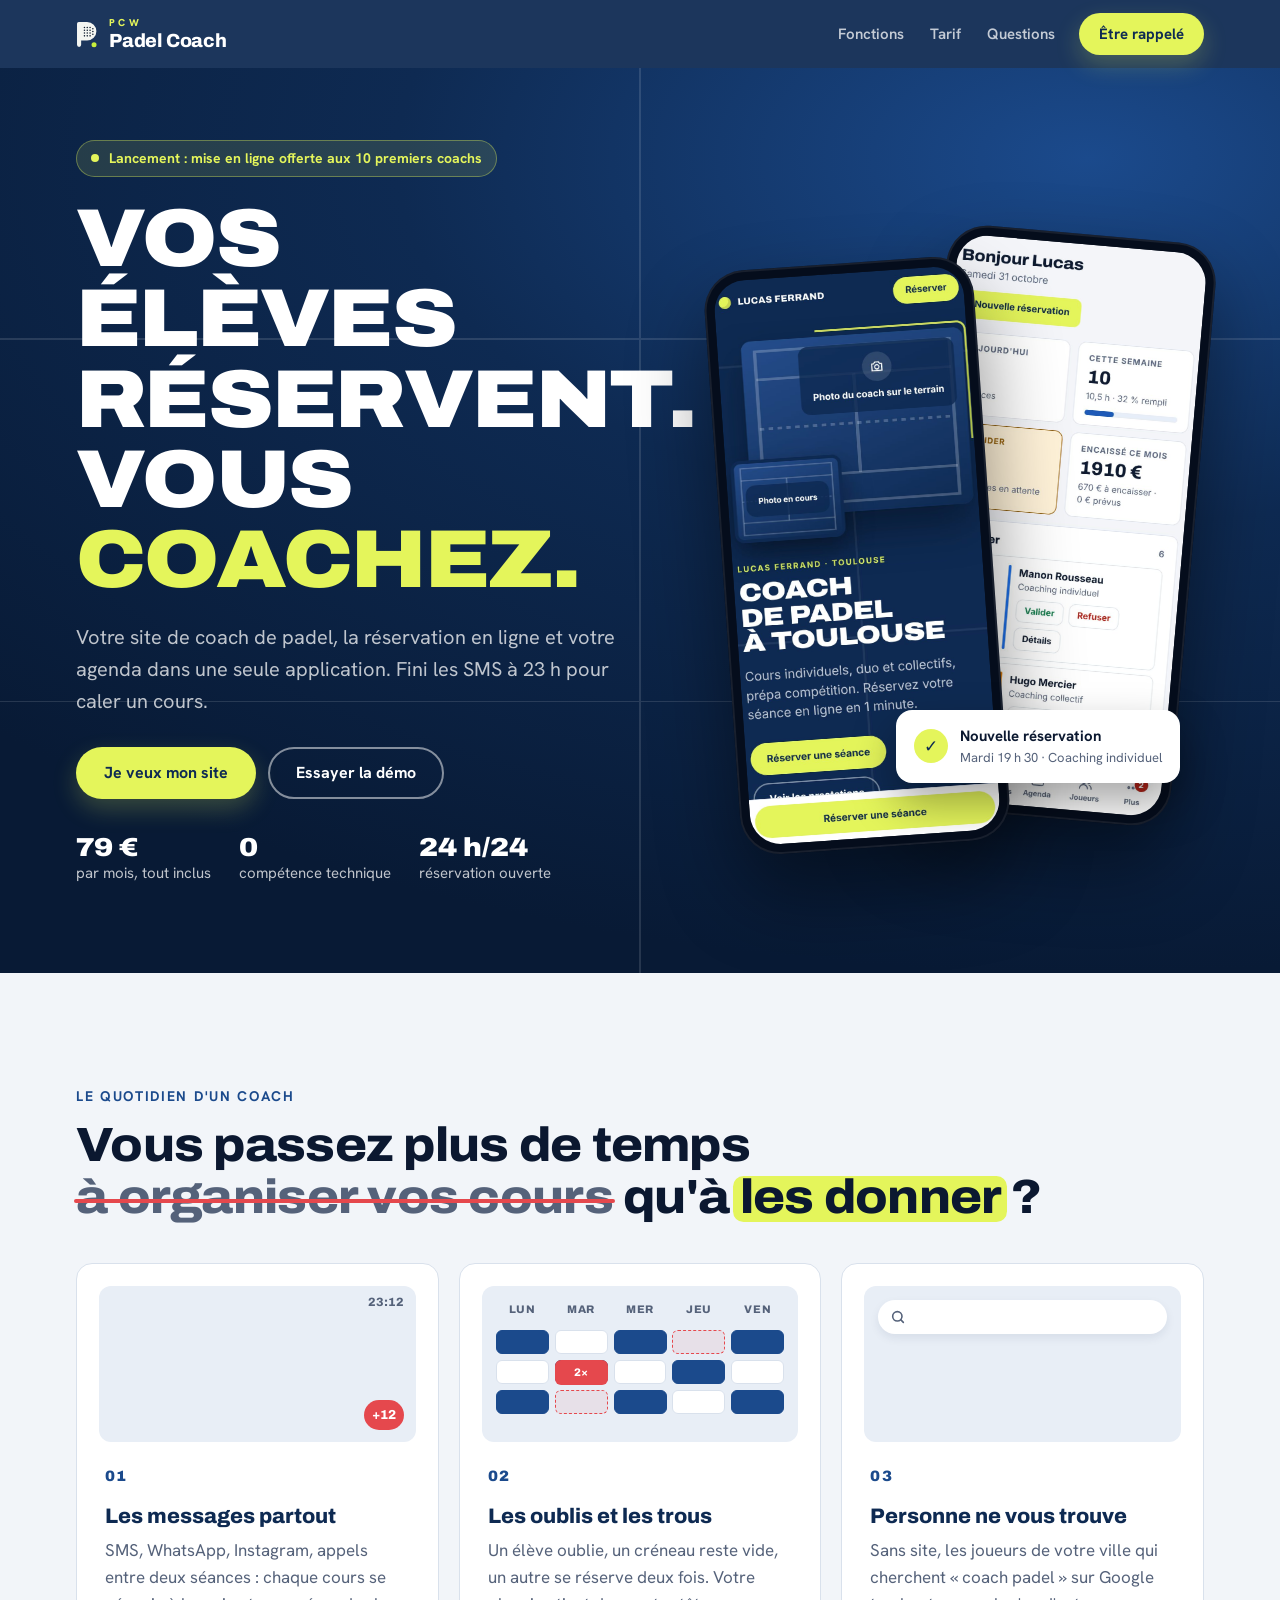
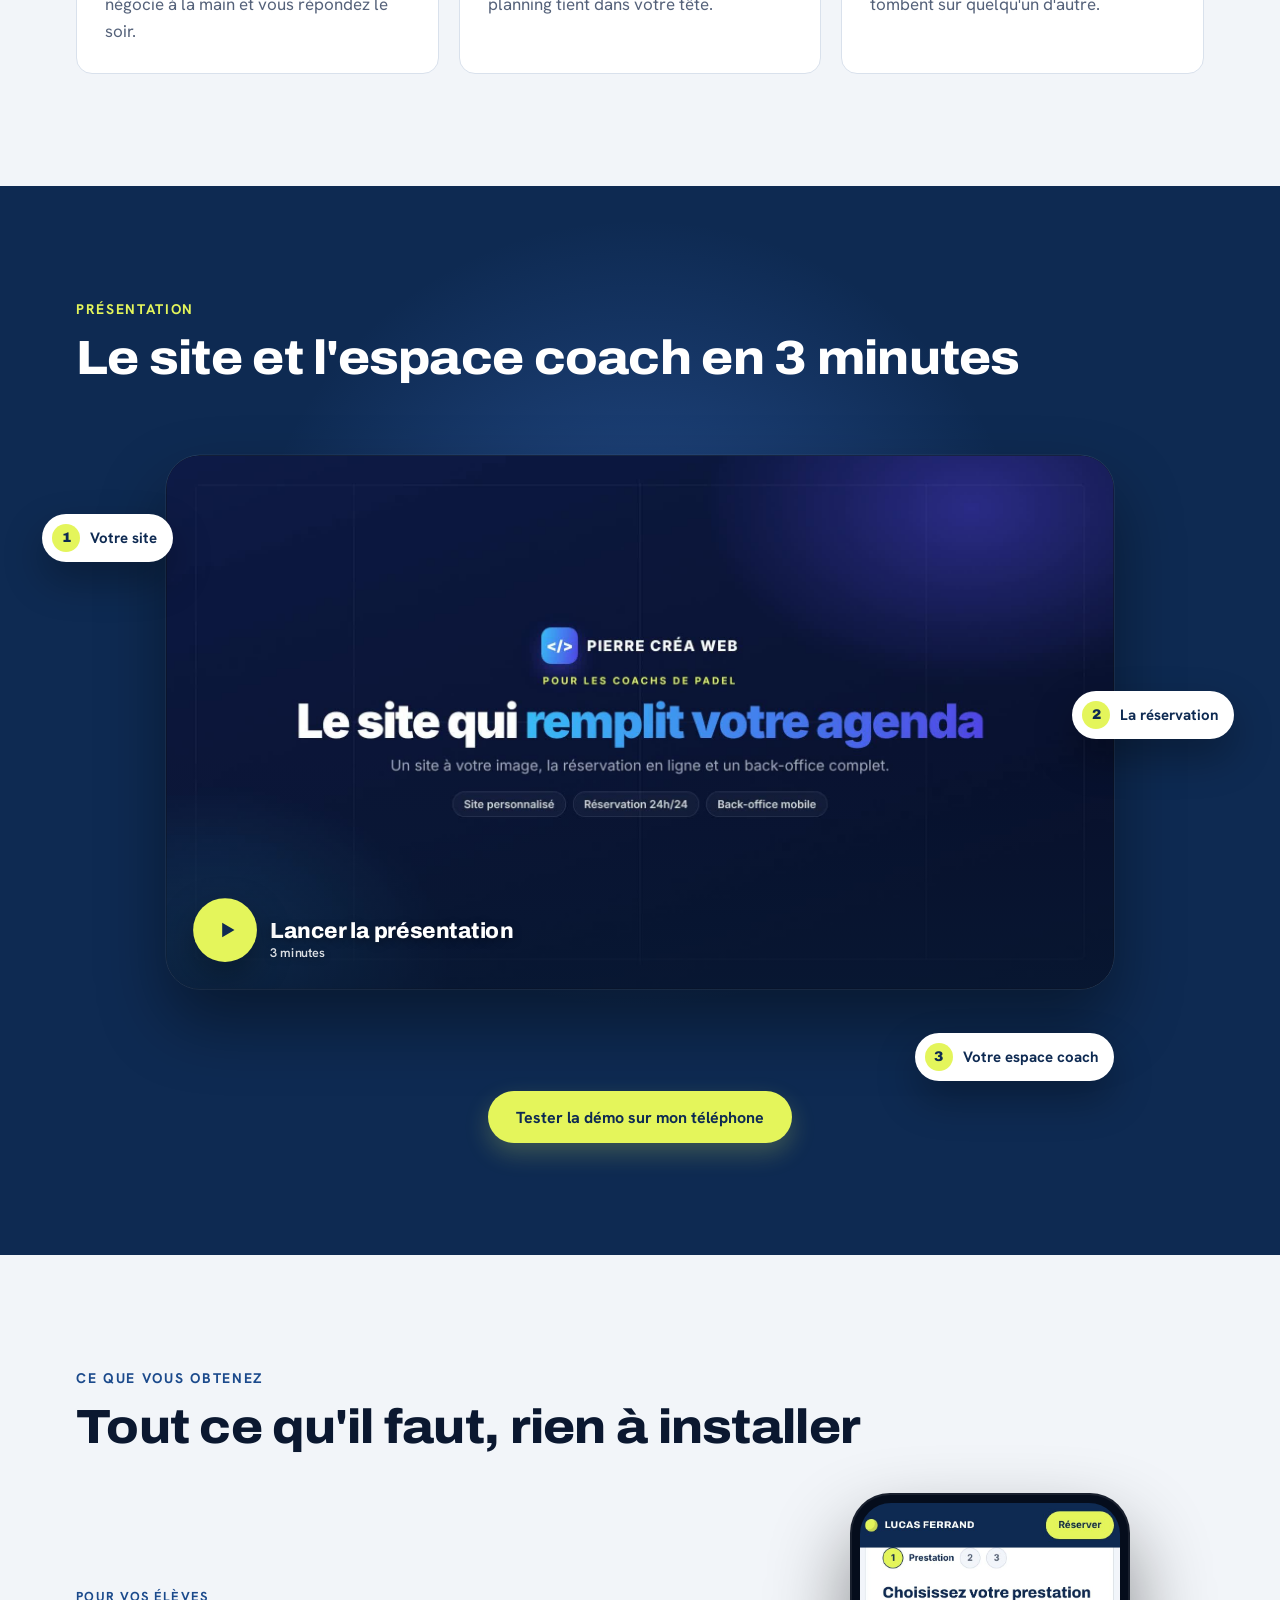
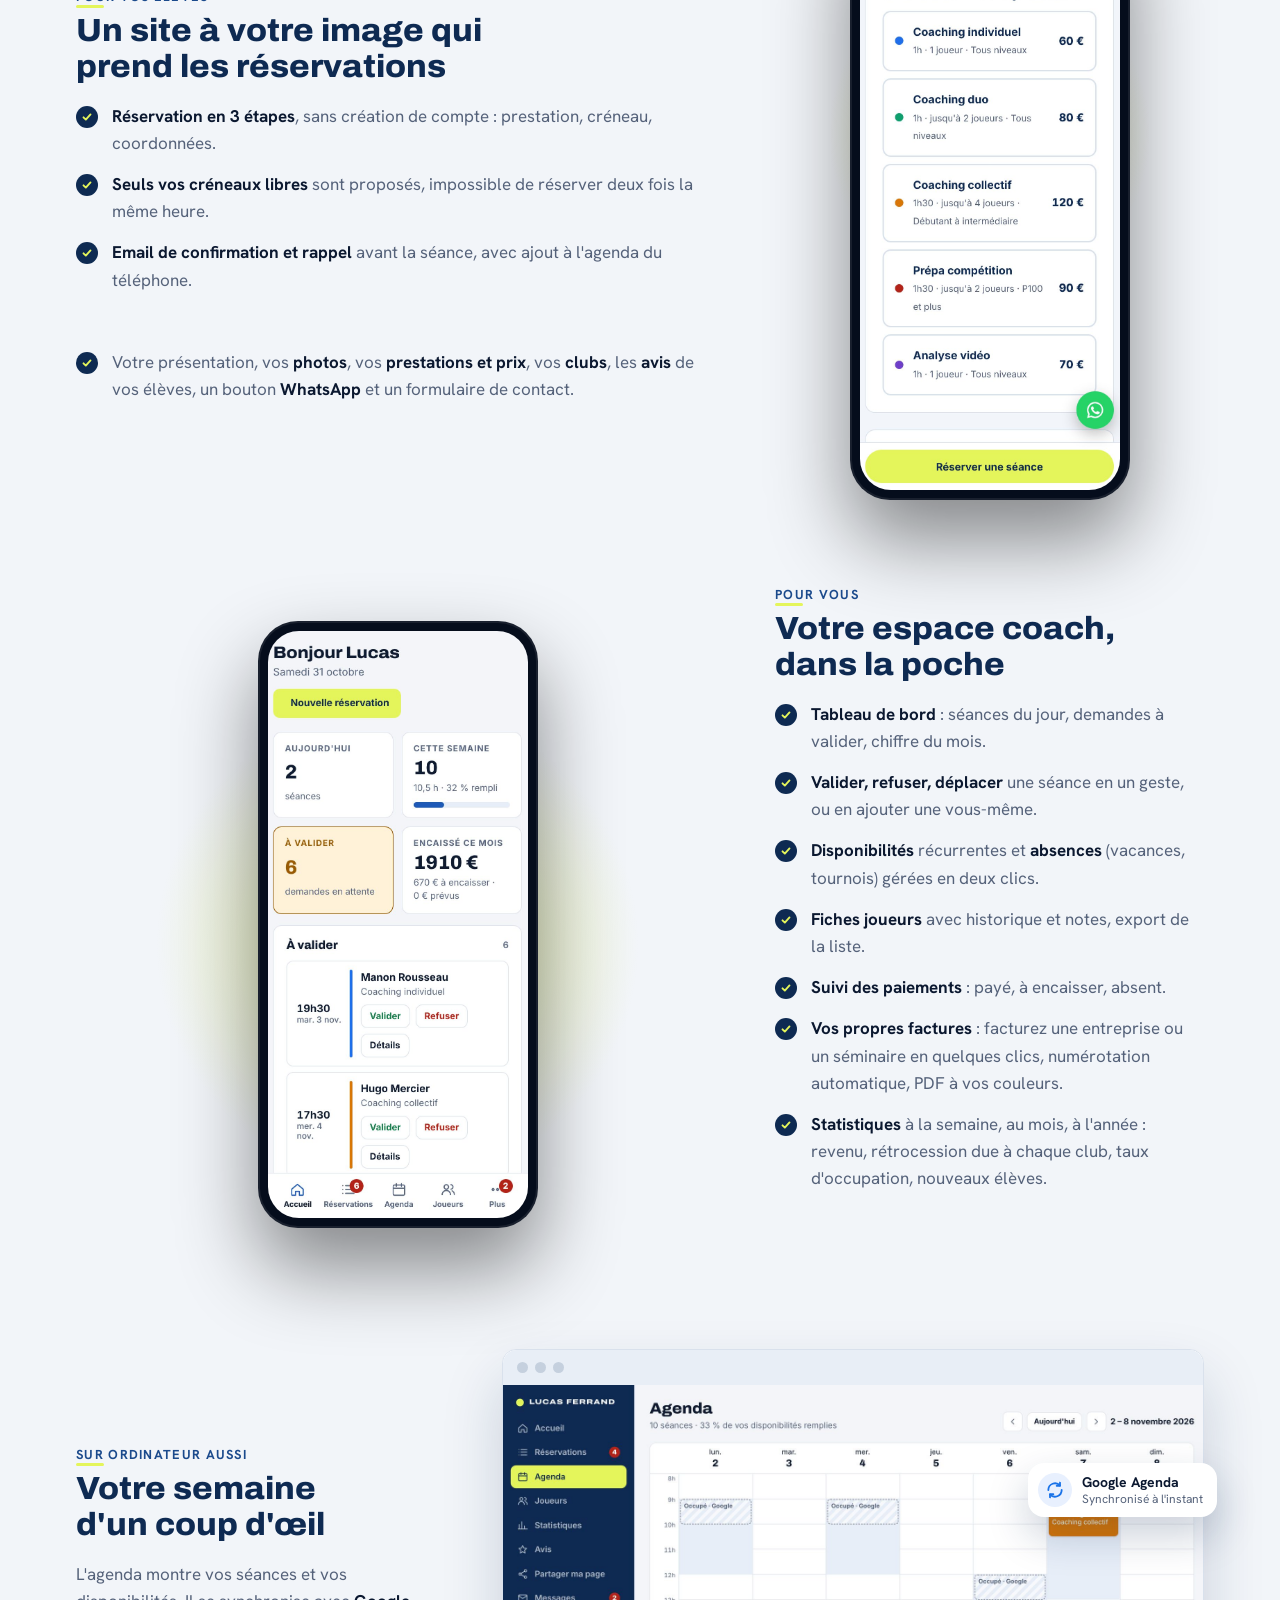
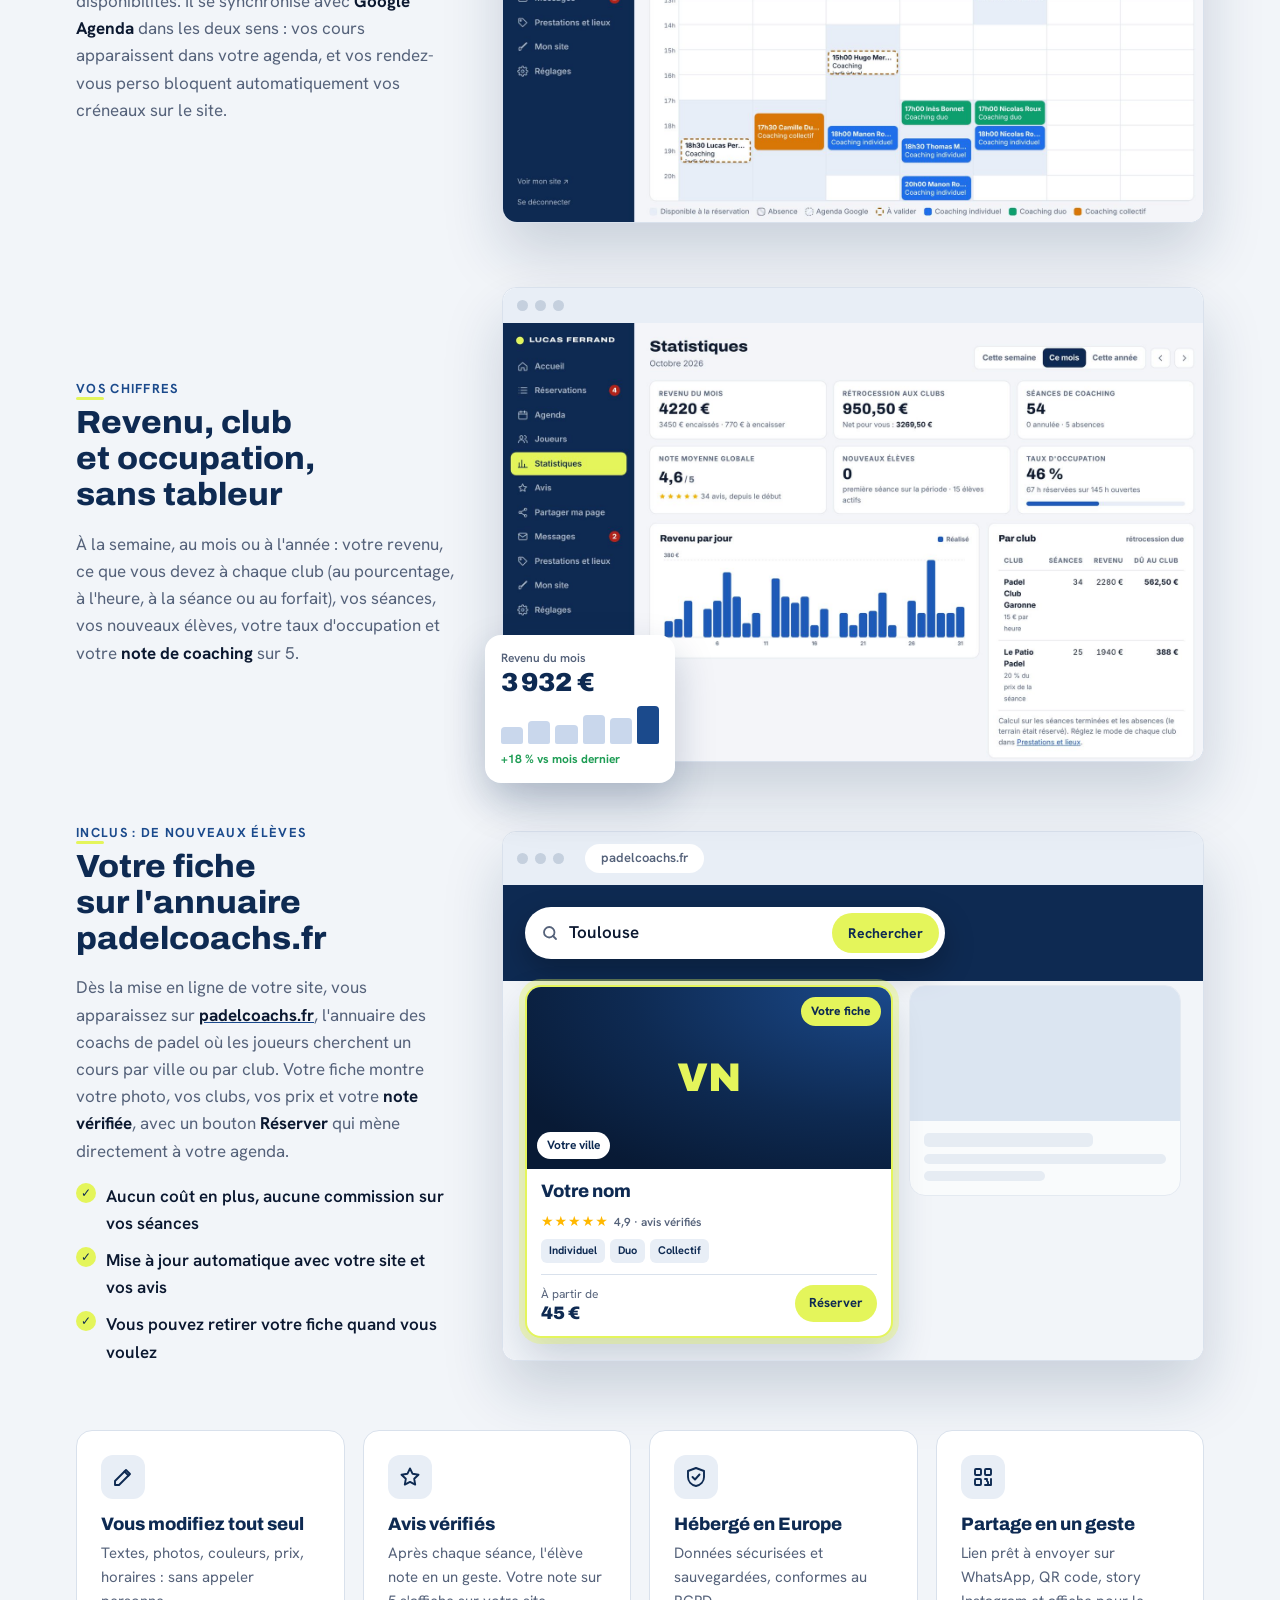
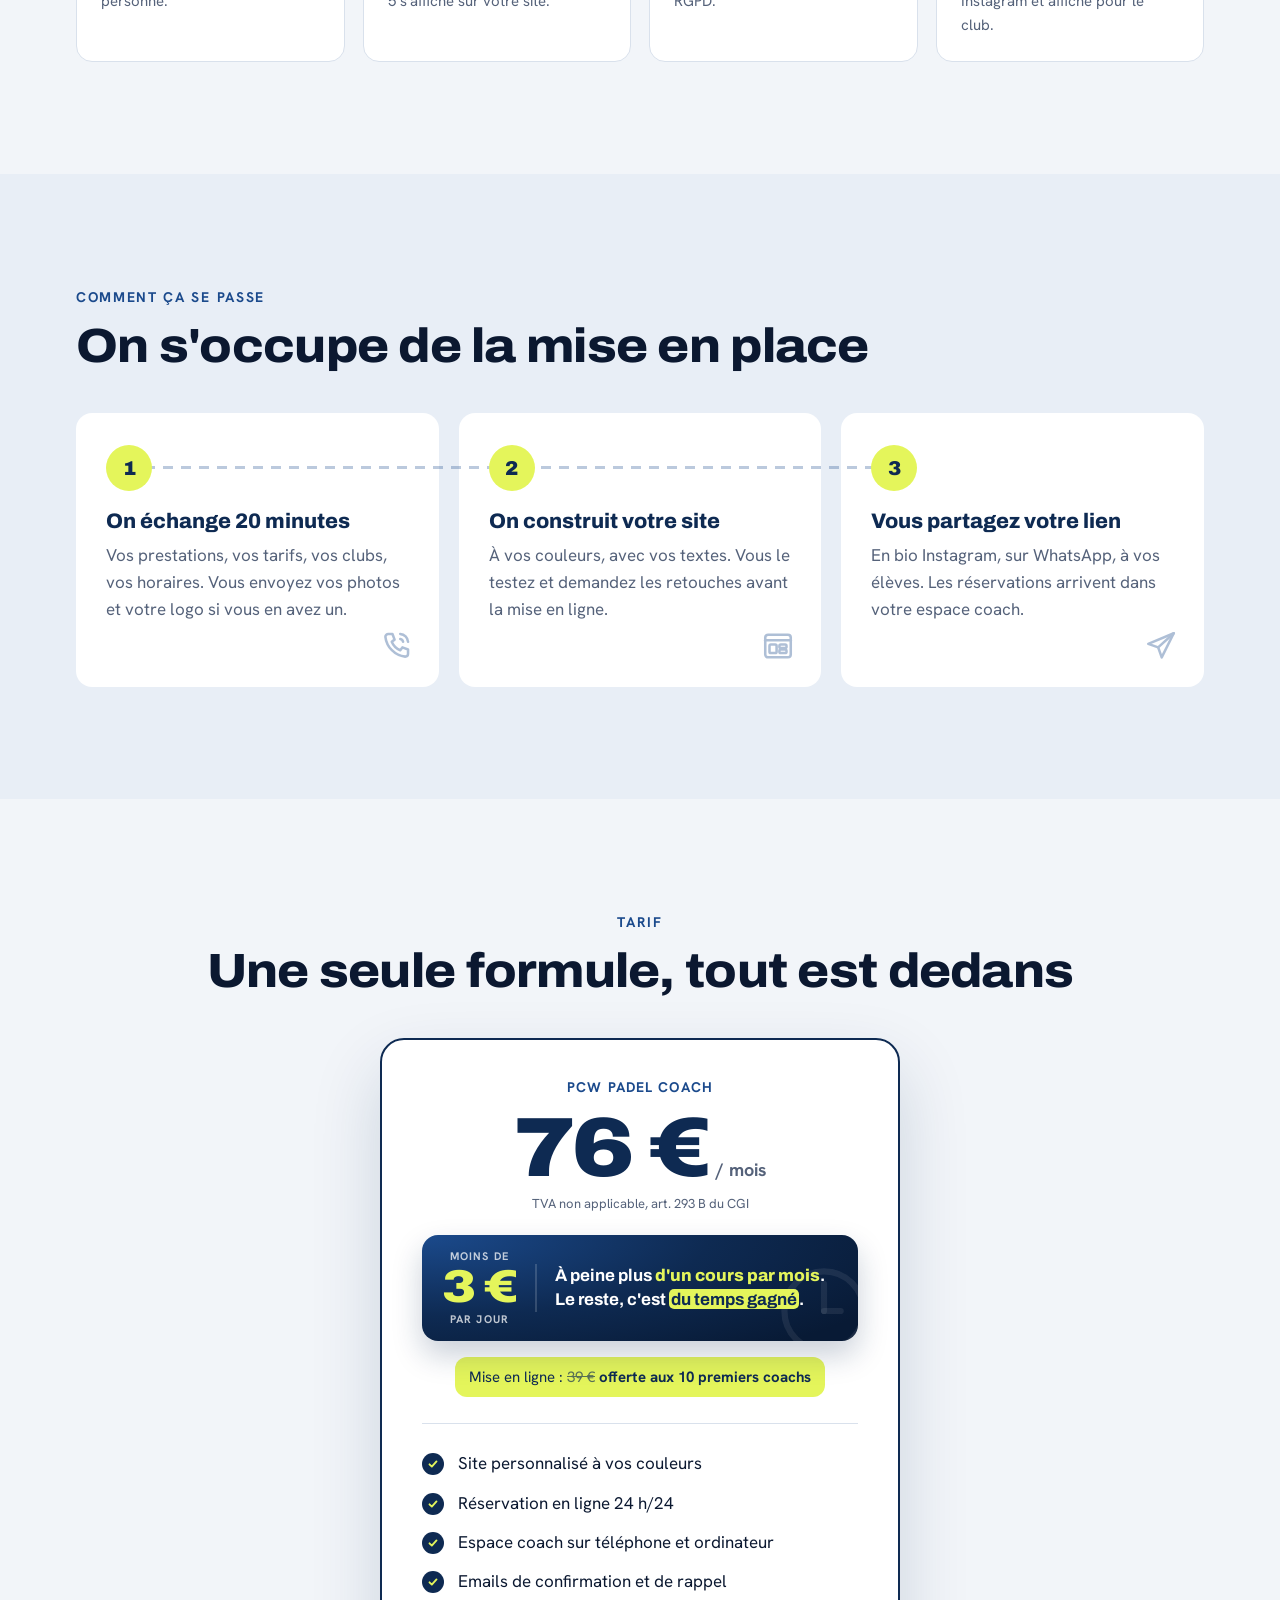
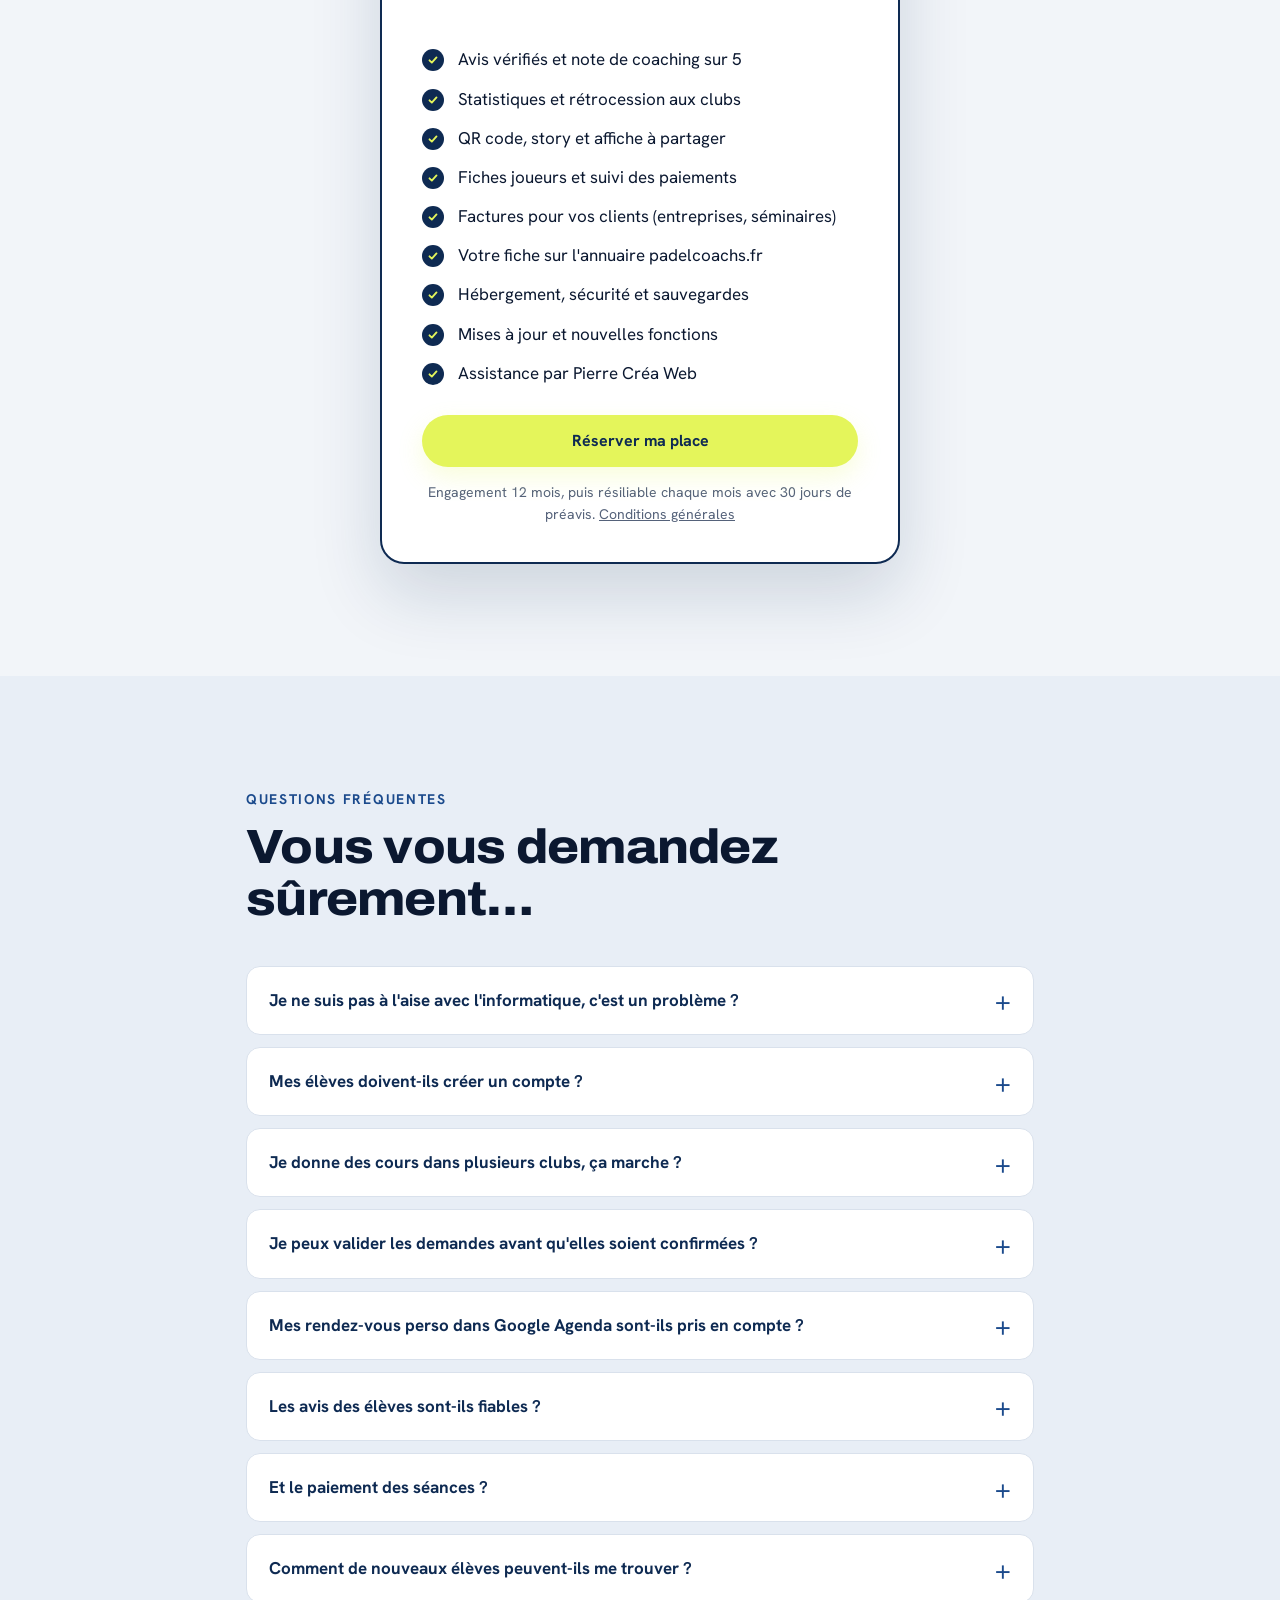
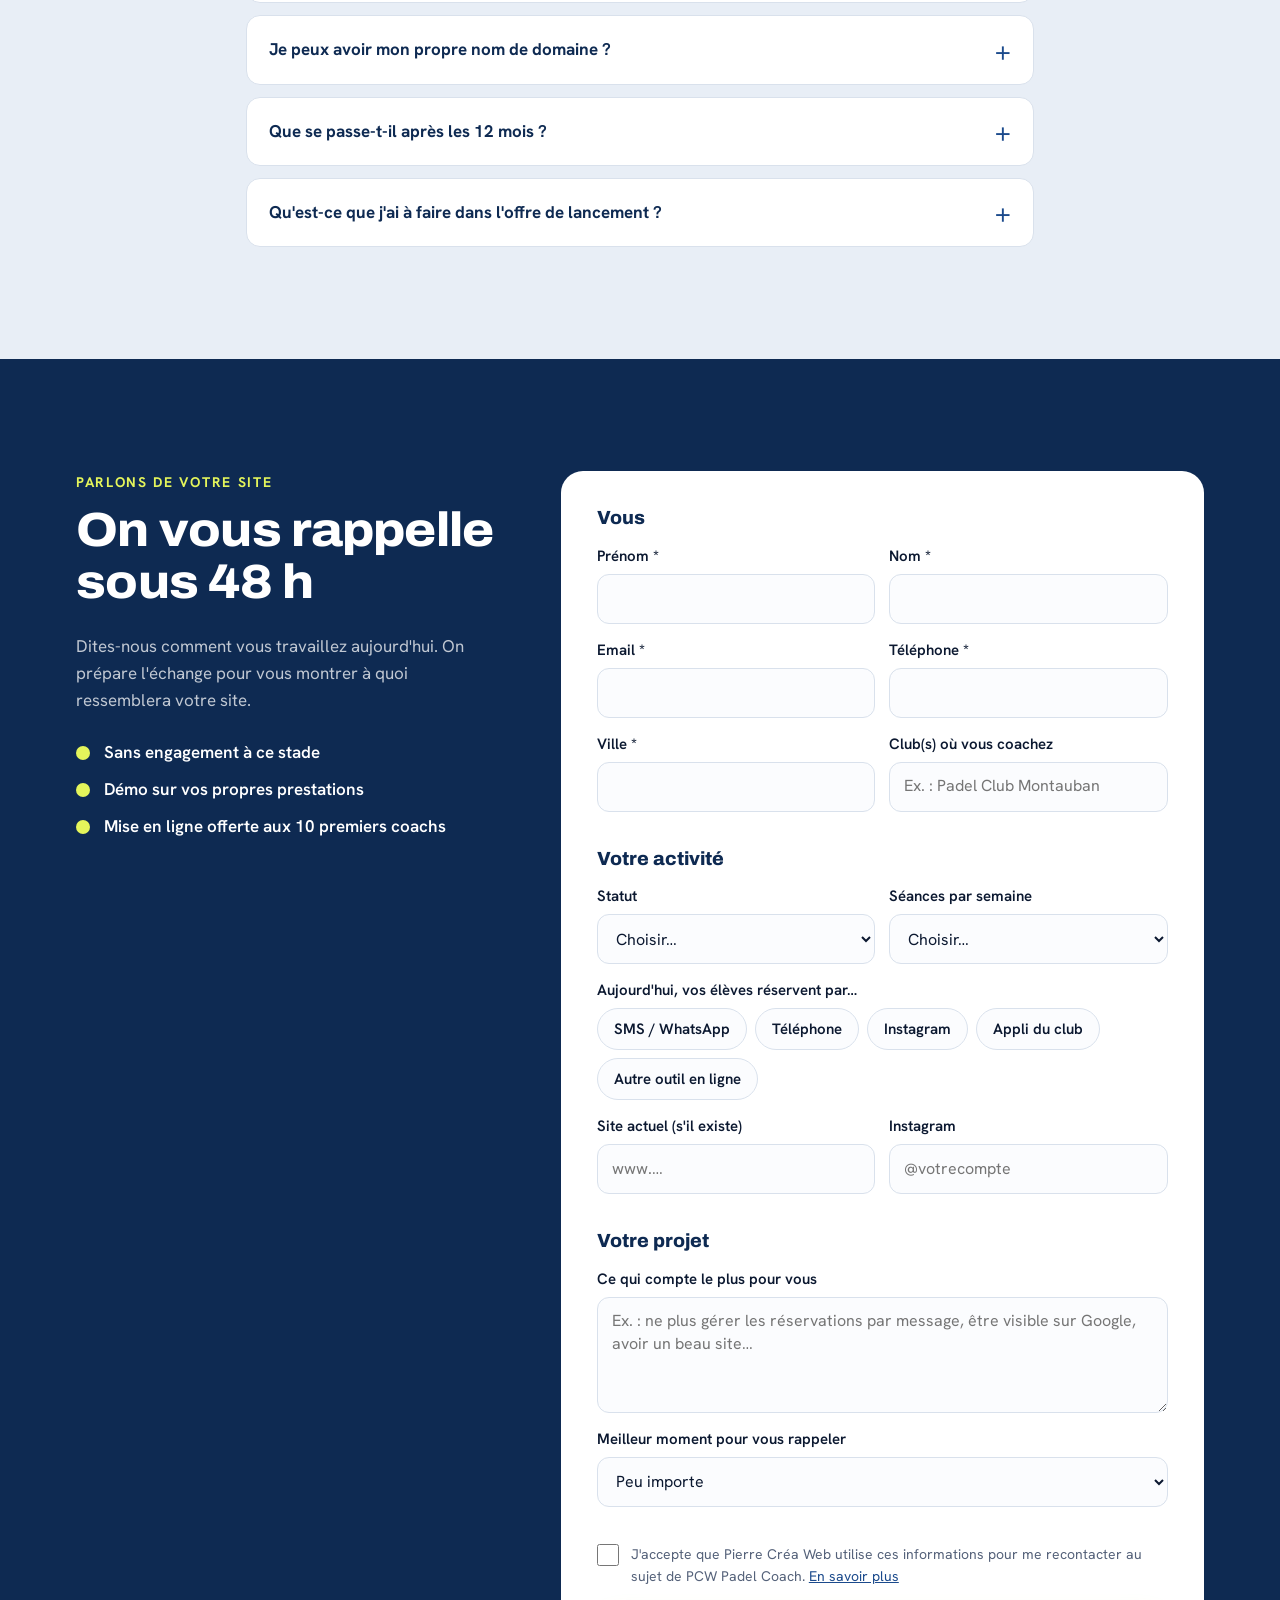
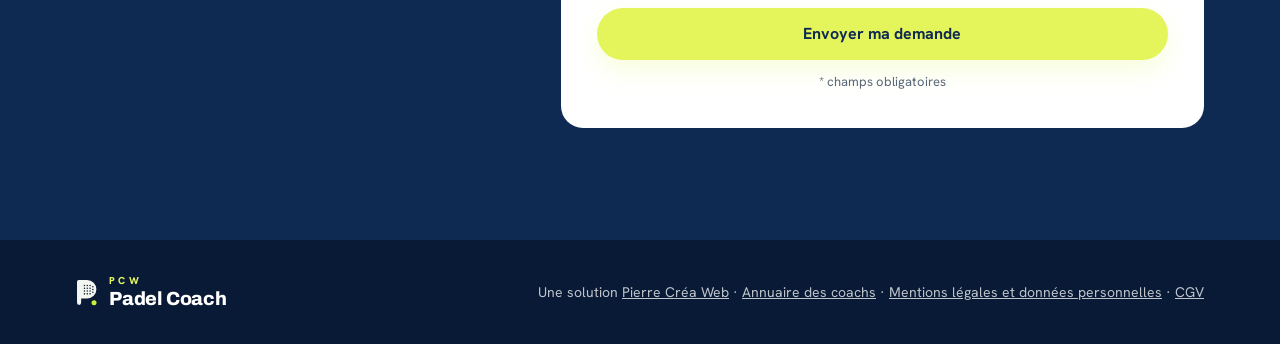
==== commit 3df88466: "Page de présentation : factures des coachs à leurs clients Co-Authored-By: Claude Sonnet 5.5 <norepl" ====
--- a/index.html
+++ b/index.html
@@ -171,6 +171,7 @@
             <li><b>Disponibilités</b> récurrentes et <b>absences</b> (vacances, tournois) gérées en deux clics.</li>
             <li><b>Fiches joueurs</b> avec historique et notes, export de la liste.</li>
             <li><b>Suivi des paiements</b> : payé, à encaisser, absent.</li>
+            <li><b>Vos propres factures</b> : facturez une entreprise ou un séminaire en quelques clics, numérotation automatique, PDF à vos couleurs.</li>
             <li><b>Statistiques</b> à la semaine, au mois, à l'année : revenu, rétrocession due à chaque club, taux d'occupation, nouveaux élèves.</li>
             <li>S'installe sur l'écran d'accueil du téléphone, <b>comme une application</b>.</li>
           </ul>
@@ -286,6 +287,7 @@
           <li>Statistiques et rétrocession aux clubs</li>
           <li>QR code, story et affiche à partager</li>
           <li>Fiches joueurs et suivi des paiements</li>
+          <li>Factures pour vos clients (entreprises, séminaires)</li>
           <li>Votre fiche sur l'annuaire padelcoachs.fr</li>
           <li>Hébergement, sécurité et sauvegardes</li>
           <li>Mises à jour et nouvelles fonctions</li>
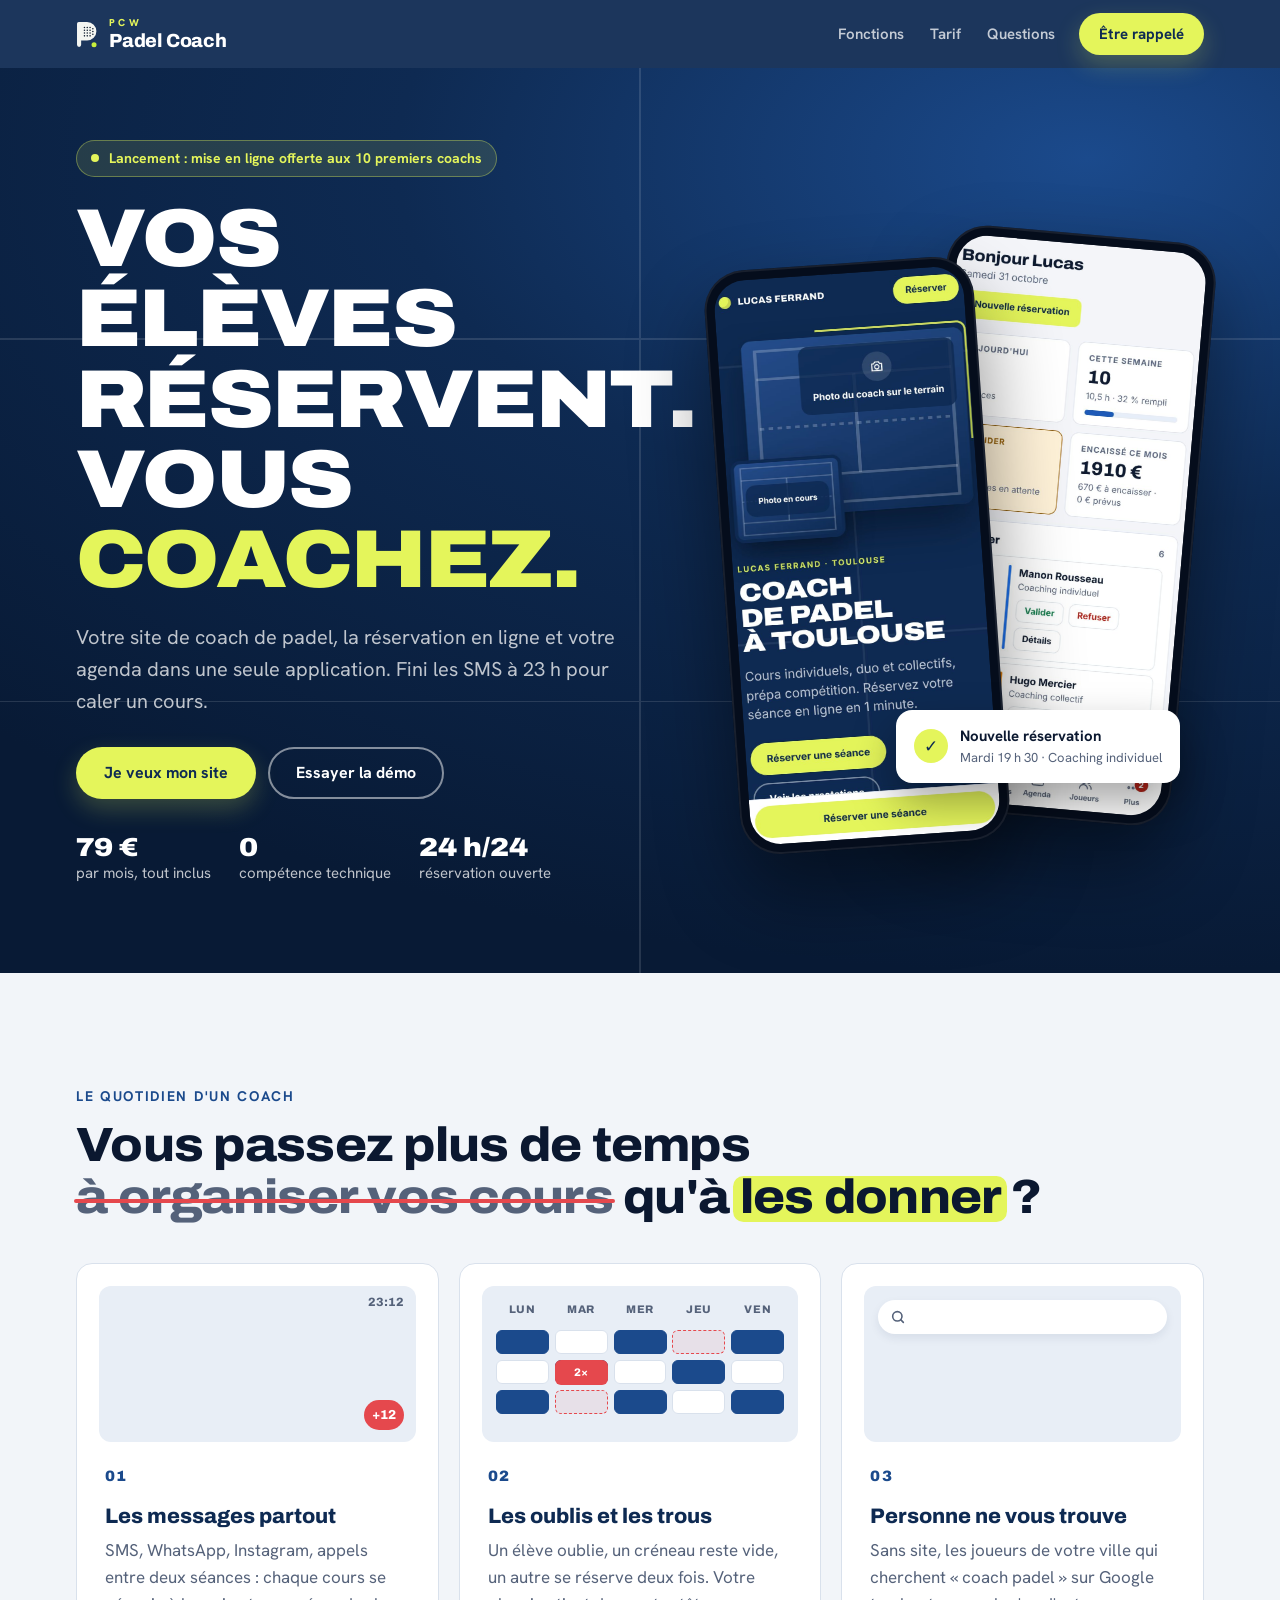
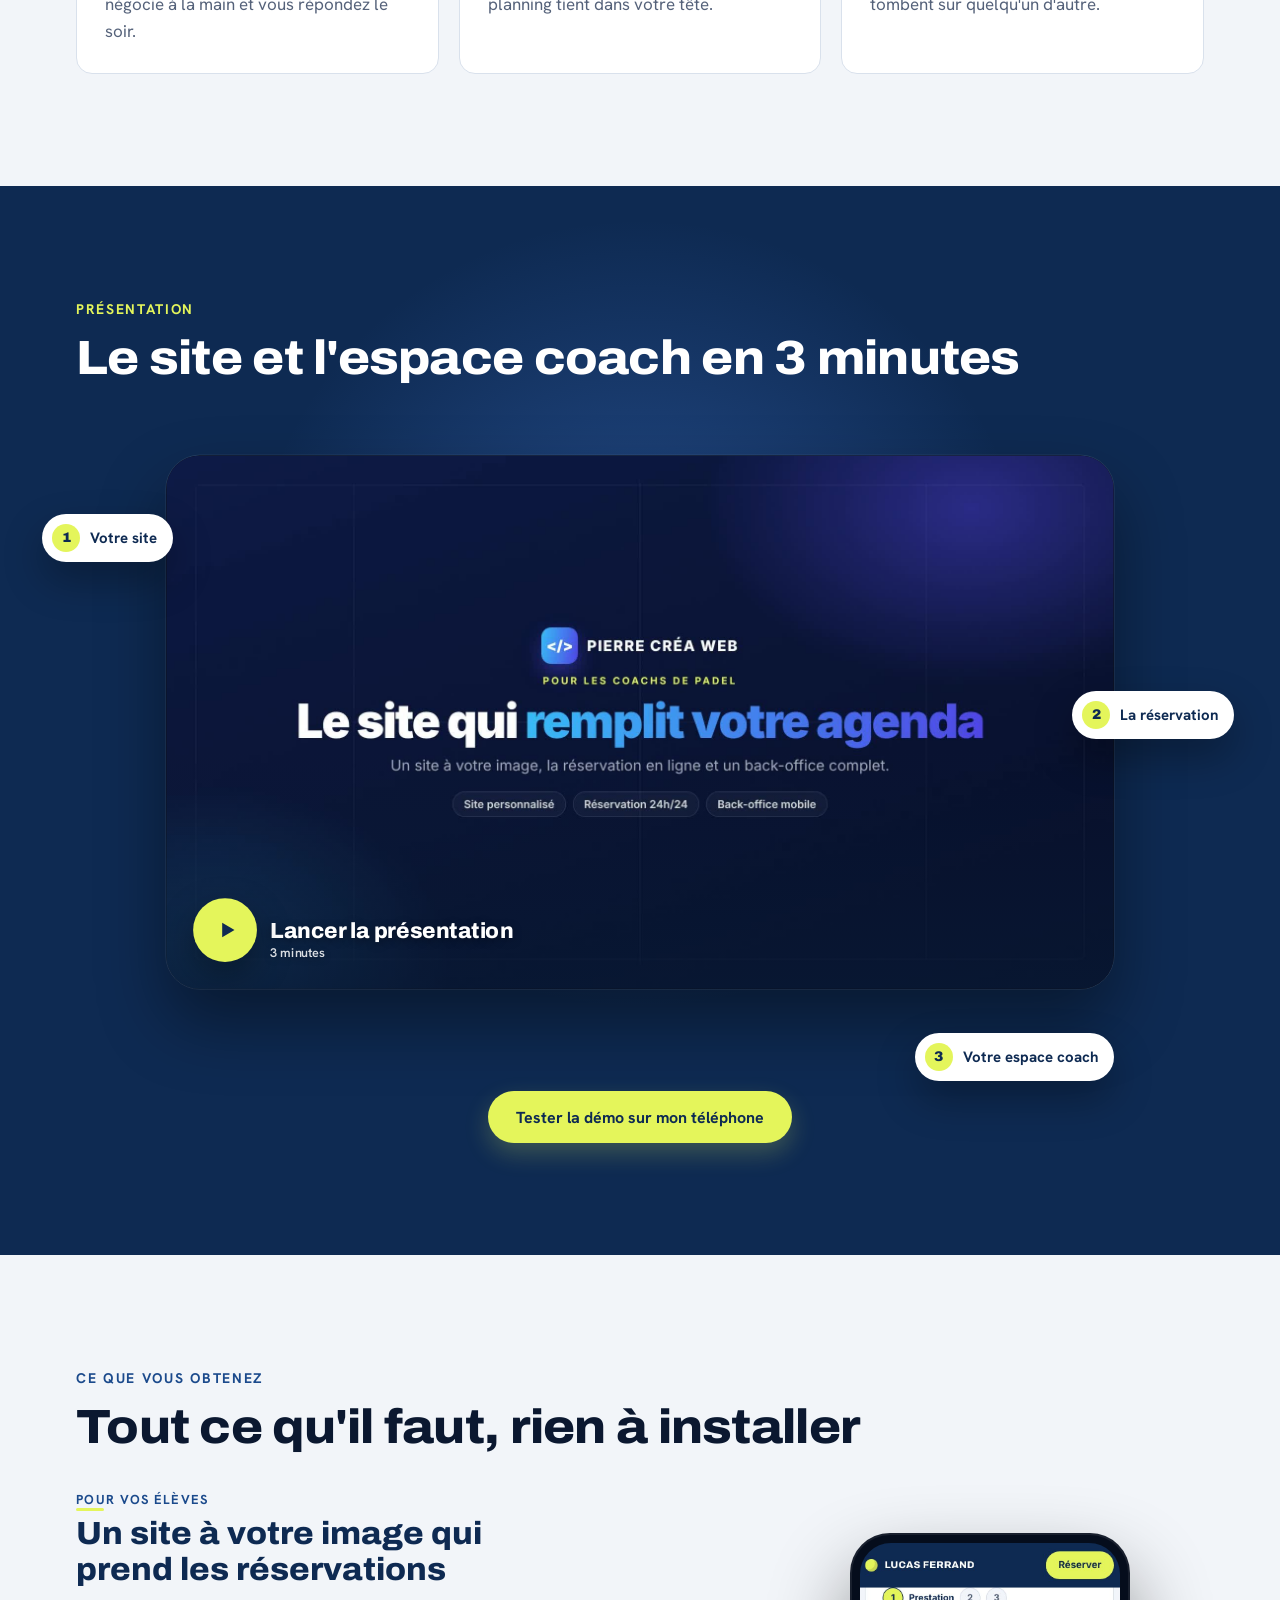
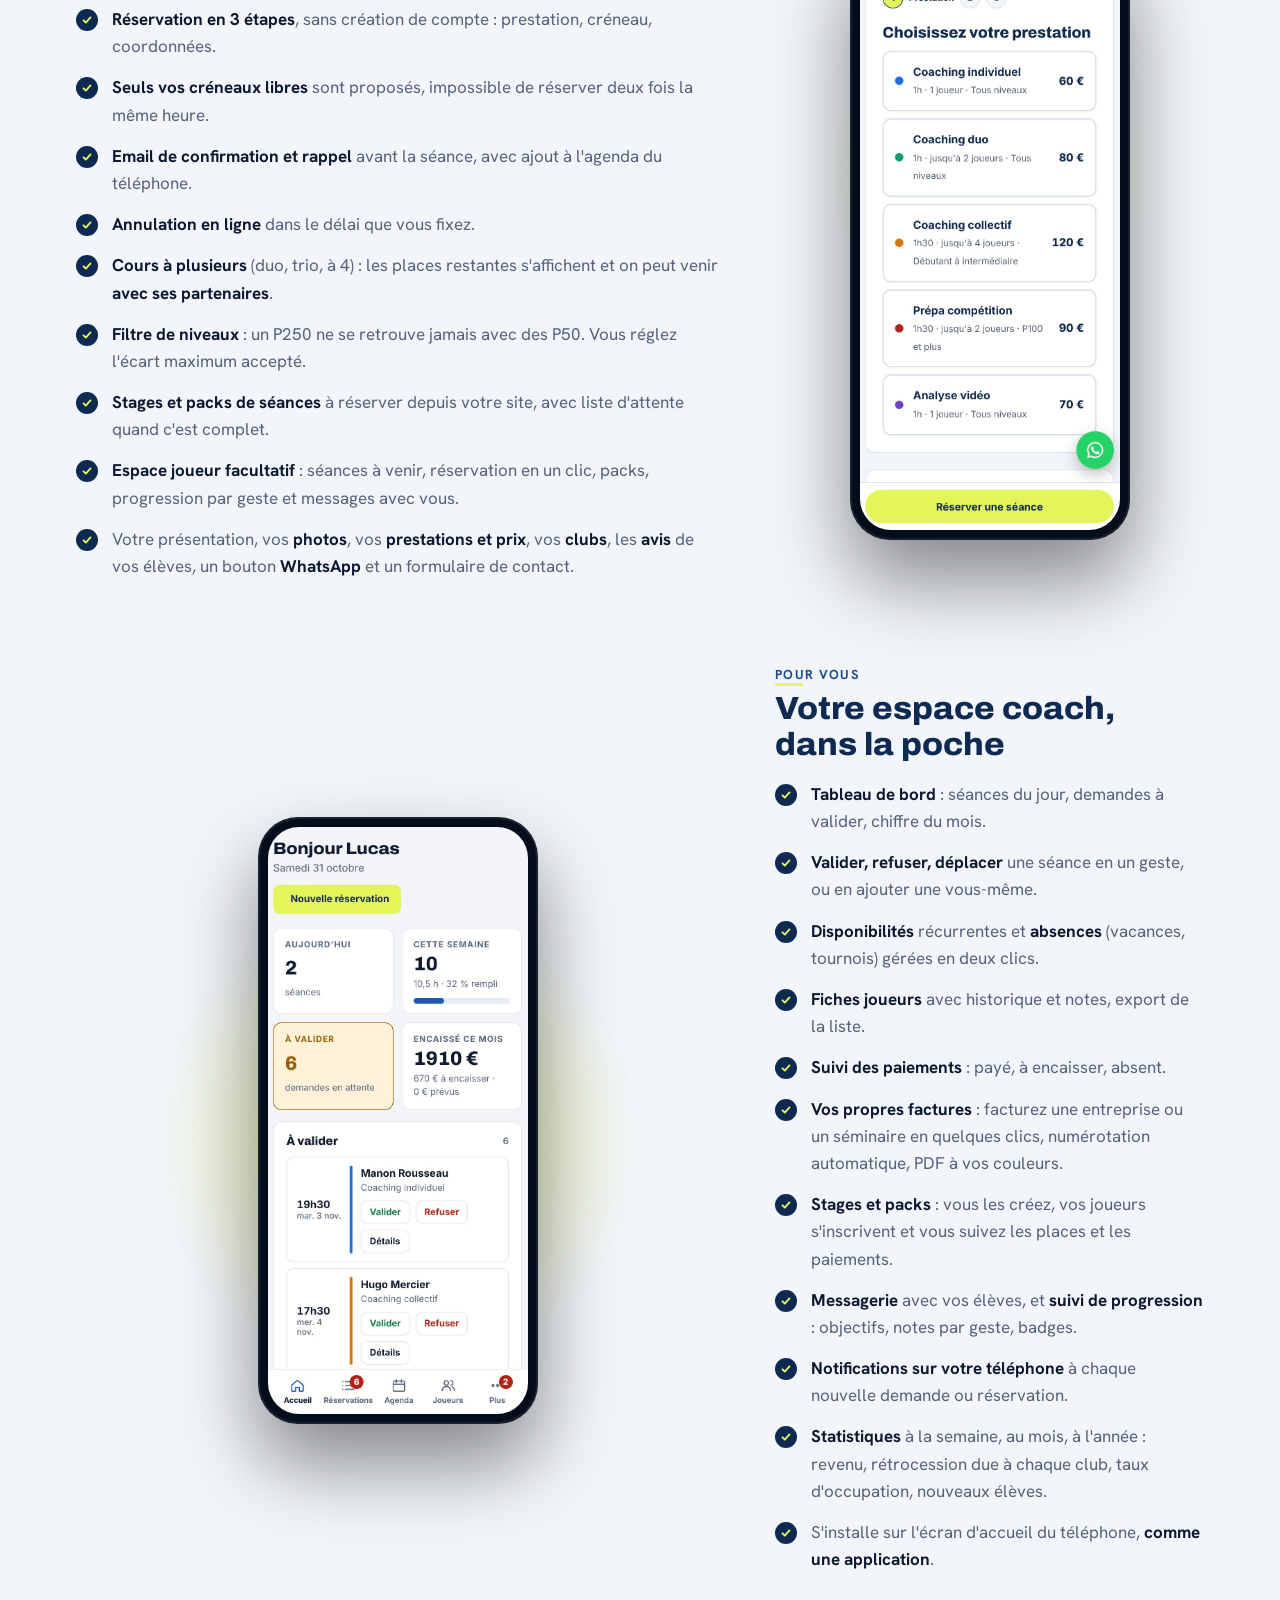
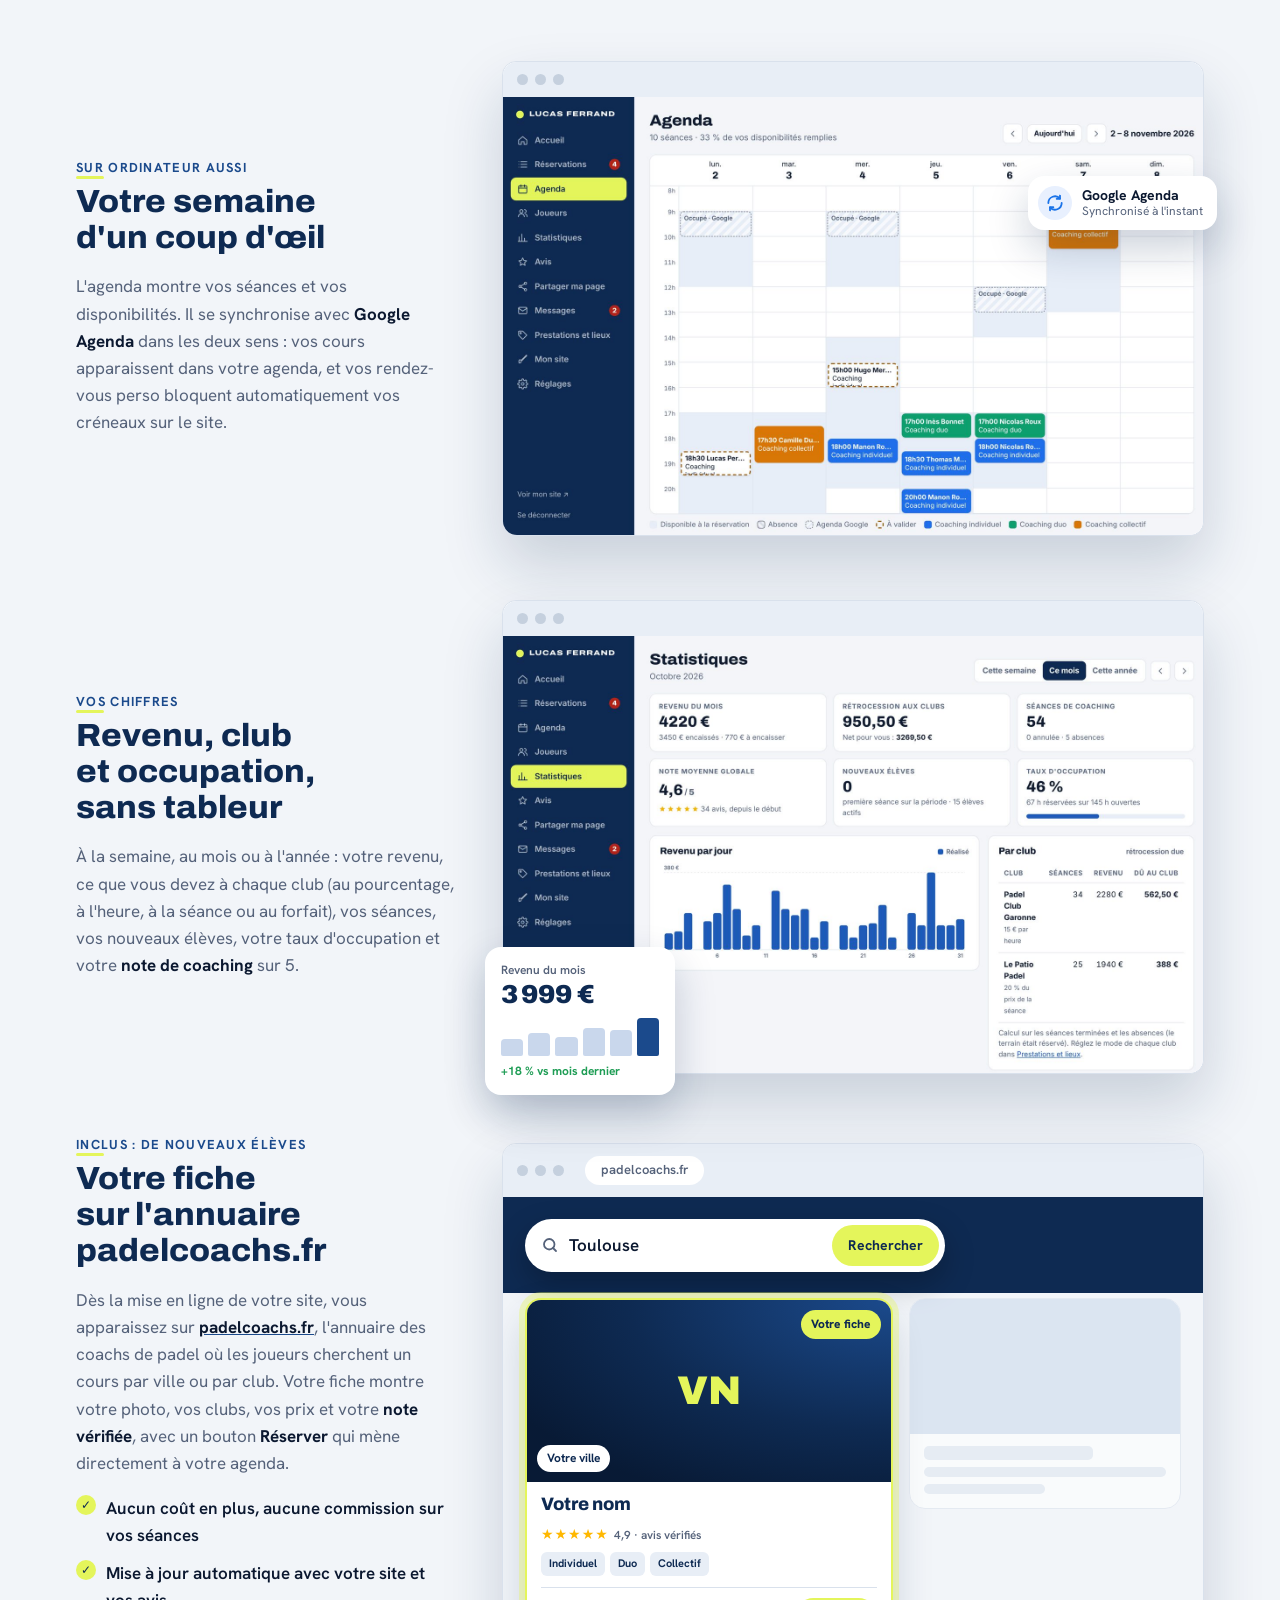
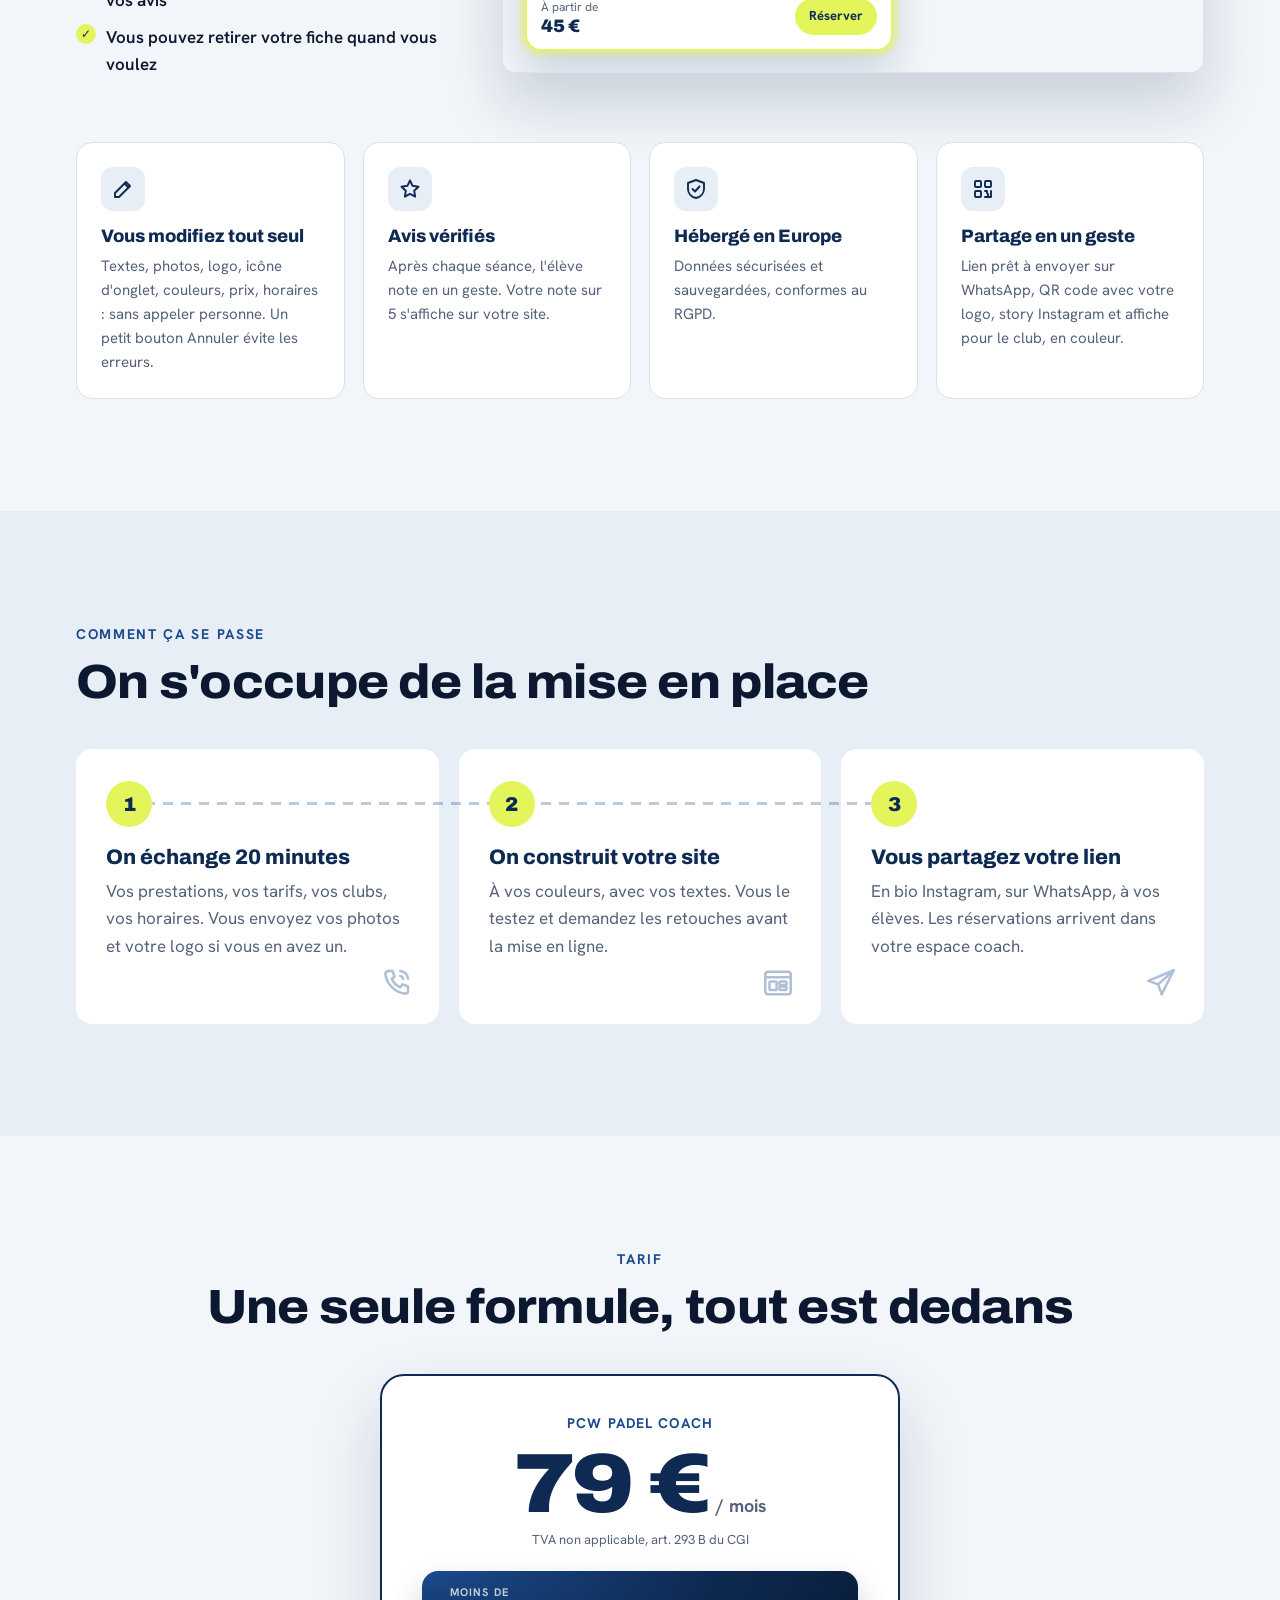
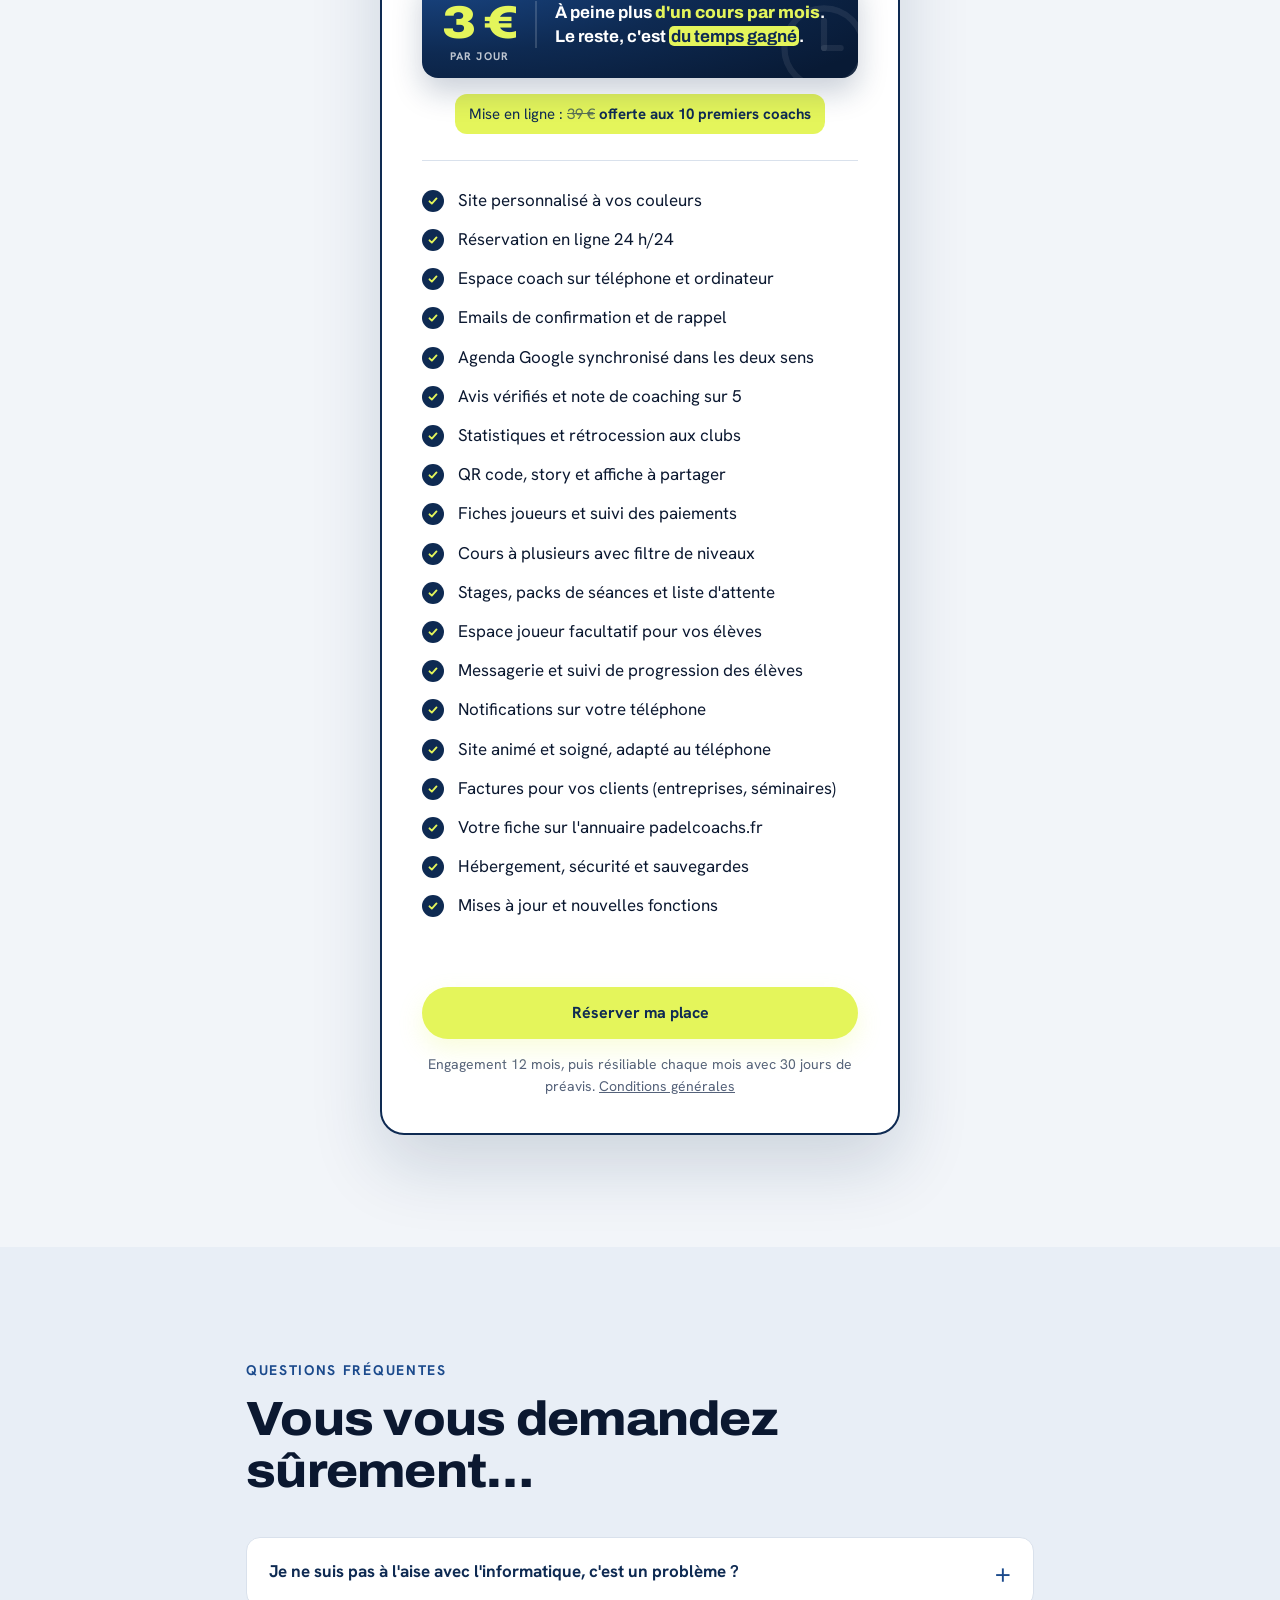
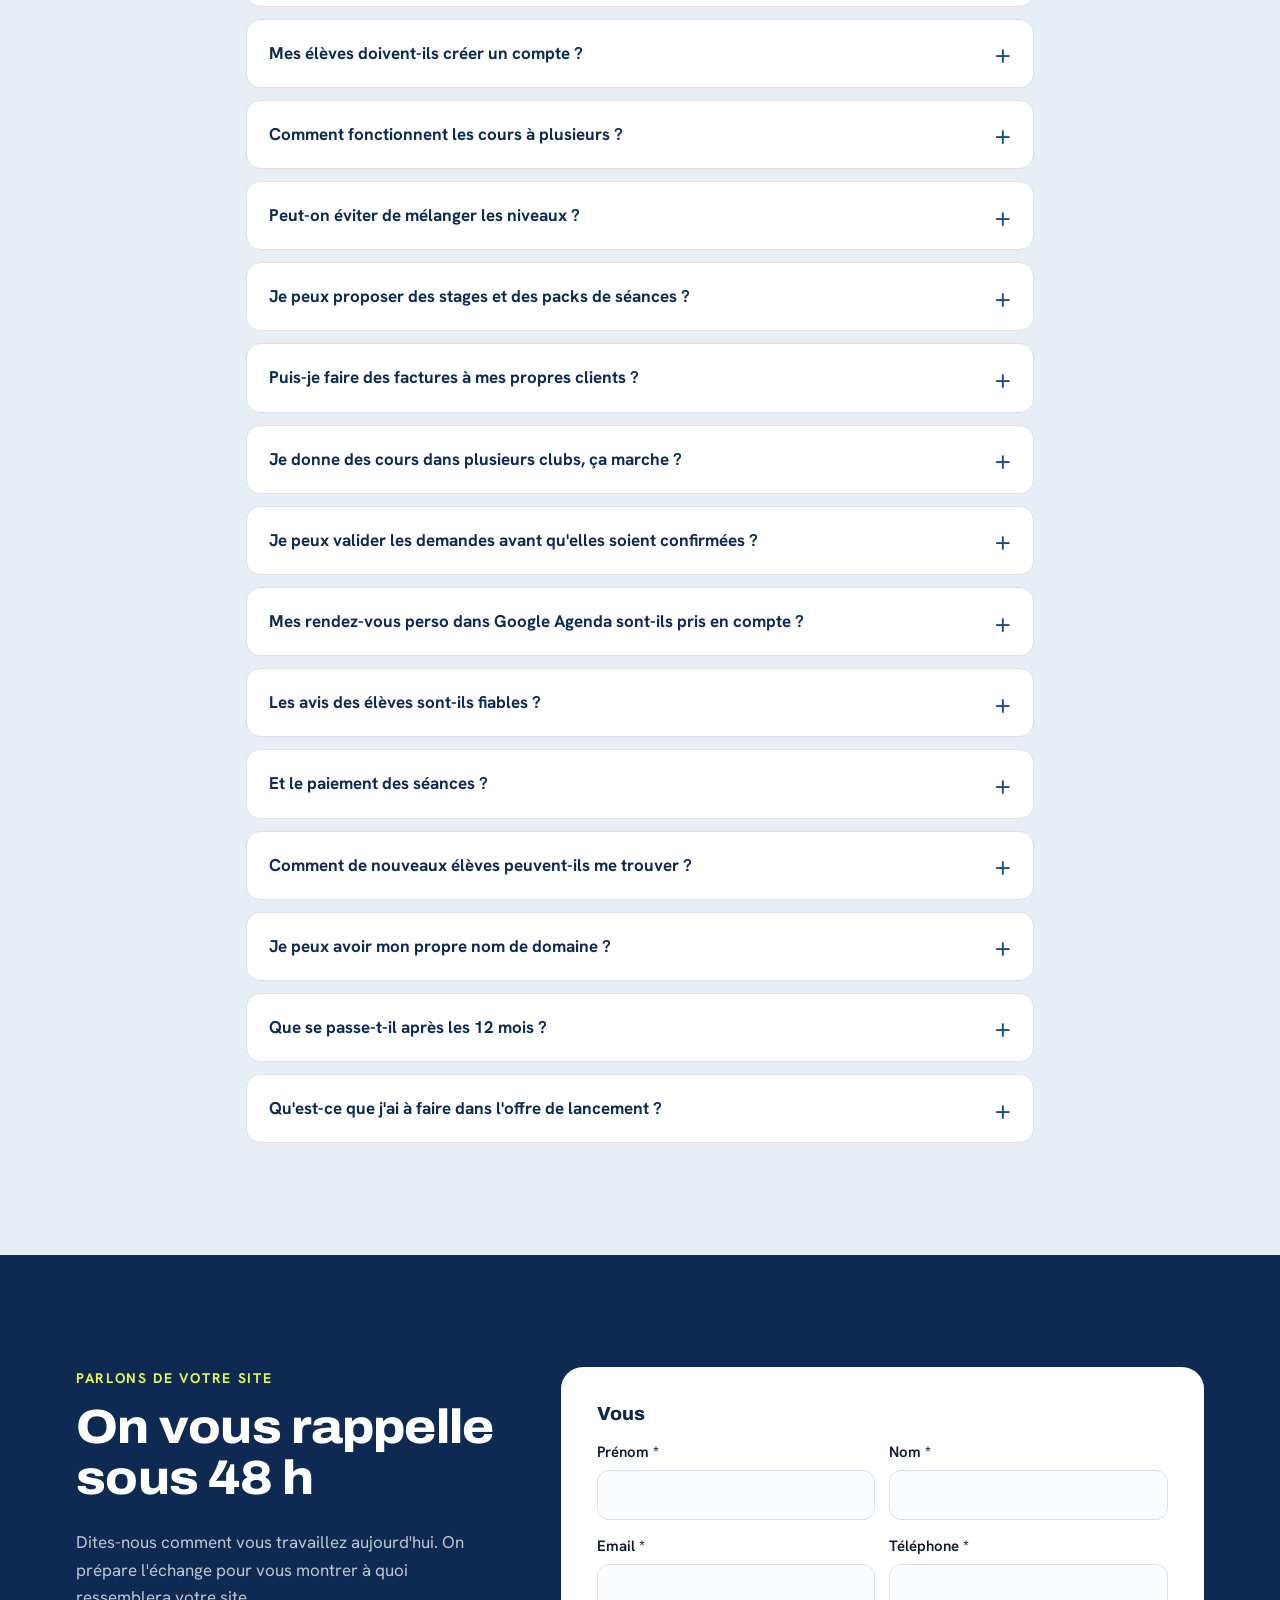
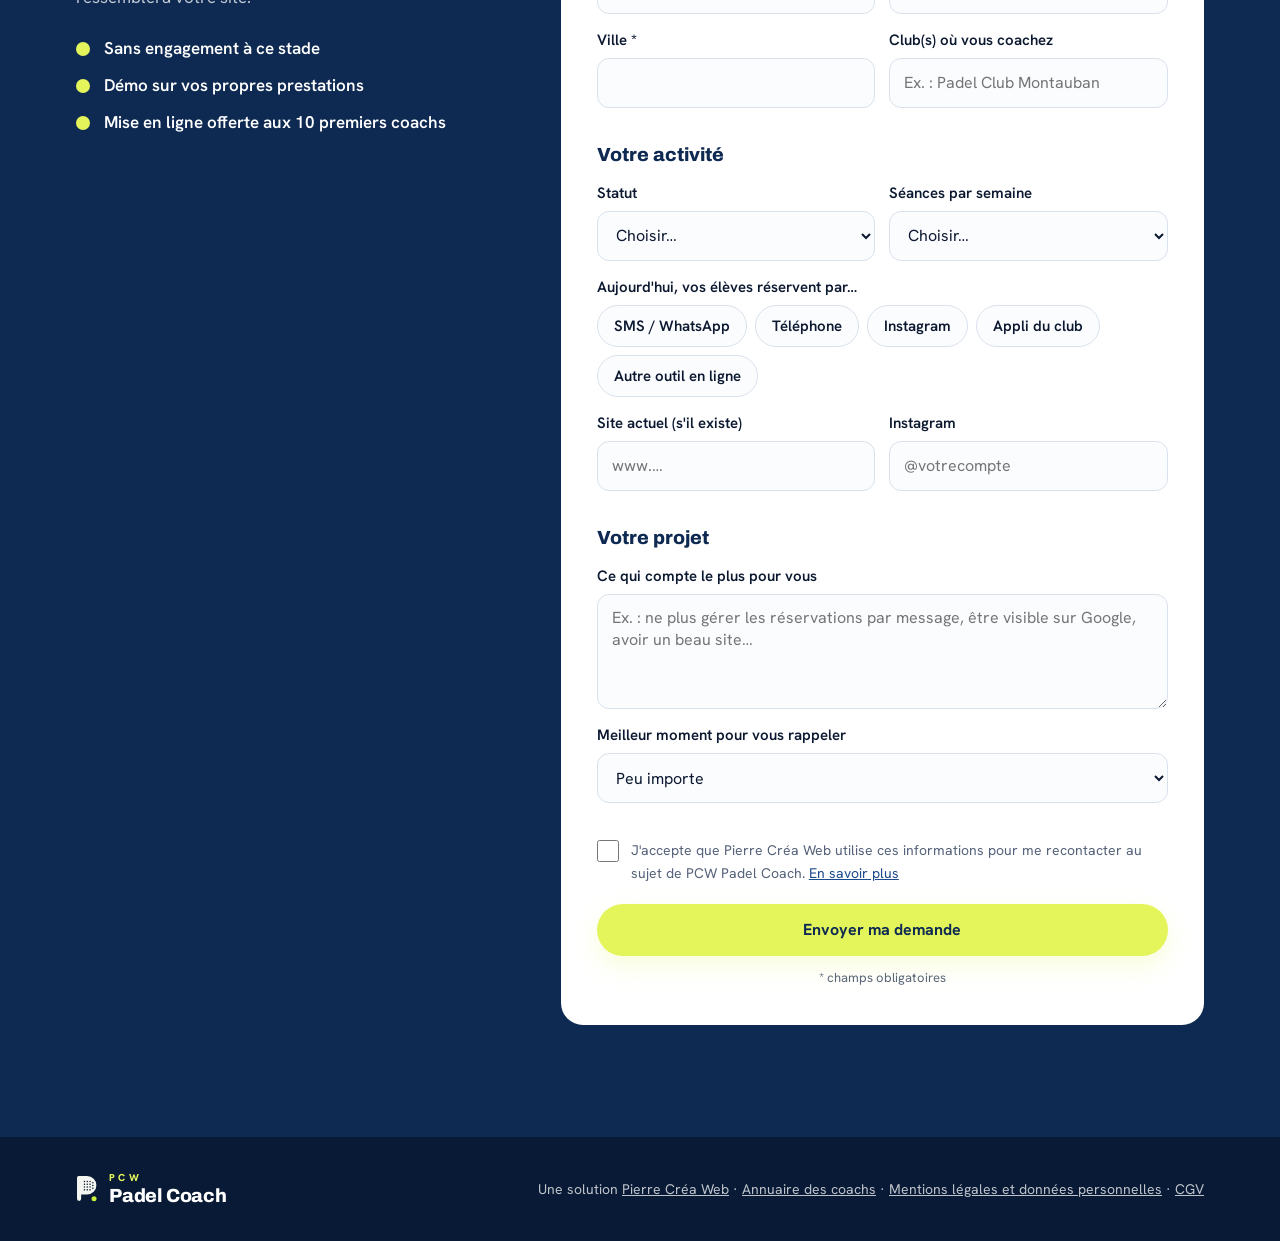
==== commit cee48b29: "Page de présentation : cours à plusieurs, niveaux, stages, packs, espace joueur, factures, notificat" ====
--- a/index.html
+++ b/index.html
@@ -154,6 +154,10 @@
             <li><b>Seuls vos créneaux libres</b> sont proposés, impossible de réserver deux fois la même heure.</li>
             <li><b>Email de confirmation et rappel</b> avant la séance, avec ajout à l'agenda du téléphone.</li>
             <li><b>Annulation en ligne</b> dans le délai que vous fixez.</li>
+            <li><b>Cours à plusieurs</b> (duo, trio, à 4) : les places restantes s'affichent et on peut venir <b>avec ses partenaires</b>.</li>
+            <li><b>Filtre de niveaux</b> : un P250 ne se retrouve jamais avec des P50. Vous réglez l'écart maximum accepté.</li>
+            <li><b>Stages et packs de séances</b> à réserver depuis votre site, avec liste d'attente quand c'est complet.</li>
+            <li><b>Espace joueur facultatif</b> : séances à venir, réservation en un clic, packs, progression par geste et messages avec vous.</li>
             <li>Votre présentation, vos <b>photos</b>, vos <b>prestations et prix</b>, vos <b>clubs</b>, les <b>avis</b> de vos élèves, un bouton <b>WhatsApp</b> et un formulaire de contact.</li>
           </ul>
         </div>
@@ -172,6 +176,9 @@
             <li><b>Fiches joueurs</b> avec historique et notes, export de la liste.</li>
             <li><b>Suivi des paiements</b> : payé, à encaisser, absent.</li>
             <li><b>Vos propres factures</b> : facturez une entreprise ou un séminaire en quelques clics, numérotation automatique, PDF à vos couleurs.</li>
+            <li><b>Stages et packs</b> : vous les créez, vos joueurs s'inscrivent et vous suivez les places et les paiements.</li>
+            <li><b>Messagerie</b> avec vos élèves, et <b>suivi de progression</b> : objectifs, notes par geste, badges.</li>
+            <li><b>Notifications sur votre téléphone</b> à chaque nouvelle demande ou réservation.</li>
             <li><b>Statistiques</b> à la semaine, au mois, à l'année : revenu, rétrocession due à chaque club, taux d'occupation, nouveaux élèves.</li>
             <li>S'installe sur l'écran d'accueil du téléphone, <b>comme une application</b>.</li>
           </ul>
@@ -227,10 +234,10 @@
       </div>
 
       <div class="grid4">
-        <div class="mini"><span class="mini__ic" aria-hidden="true"><svg viewBox="0 0 24 24"><path d="M4 20h4L19 9l-4-4L4 16z"/><path d="M13.5 6.5l4 4"/></svg></span><h4>Vous modifiez tout seul</h4><p>Textes, photos, couleurs, prix, horaires : sans appeler personne.</p></div>
+        <div class="mini"><span class="mini__ic" aria-hidden="true"><svg viewBox="0 0 24 24"><path d="M4 20h4L19 9l-4-4L4 16z"/><path d="M13.5 6.5l4 4"/></svg></span><h4>Vous modifiez tout seul</h4><p>Textes, photos, logo, icône d'onglet, couleurs, prix, horaires : sans appeler personne. Un petit bouton Annuler évite les erreurs.</p></div>
         <div class="mini"><span class="mini__ic" aria-hidden="true"><svg viewBox="0 0 24 24"><path d="M12 3.5l2.6 5.3 5.9.9-4.3 4.1 1 5.8L12 16.9l-5.2 2.7 1-5.8L3.5 9.7l5.9-.9z"/></svg></span><h4>Avis vérifiés</h4><p>Après chaque séance, l'élève note en un geste. Votre note sur 5 s'affiche sur votre site.</p></div>
         <div class="mini"><span class="mini__ic" aria-hidden="true"><svg viewBox="0 0 24 24"><path d="M12 3l8 3v6c0 4.5-3.4 8-8 9-4.6-1-8-4.5-8-9V6z"/><path d="M8.5 12l2.5 2.5 4.5-5"/></svg></span><h4>Hébergé en Europe</h4><p>Données sécurisées et sauvegardées, conformes au RGPD.</p></div>
-        <div class="mini"><span class="mini__ic" aria-hidden="true"><svg viewBox="0 0 24 24"><rect x="4" y="4" width="6" height="6" rx="1"/><rect x="14" y="4" width="6" height="6" rx="1"/><rect x="4" y="14" width="6" height="6" rx="1"/><path d="M14 14h2v2M20 14v6h-6M17 17v3"/></svg></span><h4>Partage en un geste</h4><p>Lien prêt à envoyer sur WhatsApp, QR code, story Instagram et affiche pour le club.</p></div>
+        <div class="mini"><span class="mini__ic" aria-hidden="true"><svg viewBox="0 0 24 24"><rect x="4" y="4" width="6" height="6" rx="1"/><rect x="14" y="4" width="6" height="6" rx="1"/><rect x="4" y="14" width="6" height="6" rx="1"/><path d="M14 14h2v2M20 14v6h-6M17 17v3"/></svg></span><h4>Partage en un geste</h4><p>Lien prêt à envoyer sur WhatsApp, QR code avec votre logo, story Instagram et affiche pour le club, en couleur.</p></div>
       </div>
     </div>
   </section>
@@ -287,6 +294,12 @@
           <li>Statistiques et rétrocession aux clubs</li>
           <li>QR code, story et affiche à partager</li>
           <li>Fiches joueurs et suivi des paiements</li>
+          <li>Cours à plusieurs avec filtre de niveaux</li>
+          <li>Stages, packs de séances et liste d'attente</li>
+          <li>Espace joueur facultatif pour vos élèves</li>
+          <li>Messagerie et suivi de progression des élèves</li>
+          <li>Notifications sur votre téléphone</li>
+          <li>Site animé et soigné, adapté au téléphone</li>
           <li>Factures pour vos clients (entreprises, séminaires)</li>
           <li>Votre fiche sur l'annuaire padelcoachs.fr</li>
           <li>Hébergement, sécurité et sauvegardes</li>
@@ -308,7 +321,15 @@
         <details><summary>Je ne suis pas à l'aise avec l'informatique, c'est un problème ?</summary>
           <p>Non. Nous faisons toute la mise en place. Ensuite, l'espace coach s'utilise comme une appli de téléphone : valider une séance, bloquer une journée, changer un prix.</p></details>
         <details><summary>Mes élèves doivent-ils créer un compte ?</summary>
-          <p>Non. Ils choisissent la séance et un créneau, puis laissent leur nom, email et téléphone. Ils reçoivent un email avec un lien pour retrouver ou annuler leur séance.</p></details>
+          <p>Non. Ils choisissent la séance et un créneau, puis laissent leur nom, email et téléphone. Ils reçoivent un email avec un lien pour retrouver ou annuler leur séance. S'ils le souhaitent, ils peuvent créer un espace joueur (facultatif) pour réserver en un clic, suivre leurs packs et leur progression, et vous écrire.</p></details>
+        <details><summary>Comment fonctionnent les cours à plusieurs ?</summary>
+          <p>Vous indiquez le nombre de joueurs maximum (2, 3 ou 4). Les élèves réservent la même heure tant qu'il reste de la place, et le site affiche les places restantes. Celui qui réserve peut inscrire ses partenaires : ils reçoivent eux aussi un email de confirmation et de rappel.</p></details>
+        <details><summary>Peut-on éviter de mélanger les niveaux ?</summary>
+          <p>Oui. Chaque joueur indique son niveau (de Débutant à P1000) et seuls les créneaux compatibles lui sont proposés. Par défaut, l'écart maximum est d'un niveau : un P100 peut jouer avec un P250, mais un P250 ne se retrouve pas avec des P50. Vous pouvez changer cet écart pour chaque prestation.</p></details>
+        <details><summary>Je peux proposer des stages et des packs de séances ?</summary>
+          <p>Oui. Vous créez un stage (dates, lieu, places, prix) ou un pack (par exemple 10 séances). Vos joueurs s'inscrivent depuis votre site, une liste d'attente s'ouvre quand c'est complet, et les séances d'un pack sont décomptées automatiquement.</p></details>
+        <details><summary>Puis-je faire des factures à mes propres clients ?</summary>
+          <p>Oui, par exemple pour une entreprise ou un séminaire : vous remplissez vos informations une fois, puis chaque facture reçoit un numéro automatique et s'imprime en PDF à vos couleurs. Vous suivez ce qui est payé ou à encaisser.</p></details>
         <details><summary>Je donne des cours dans plusieurs clubs, ça marche ?</summary>
           <p>Oui. Vous ajoutez vos clubs et vous indiquez où se passe chaque prestation. L'élève voit le lieu avant de réserver.</p></details>
         <details><summary>Je peux valider les demandes avant qu'elles soient confirmées ?</summary>
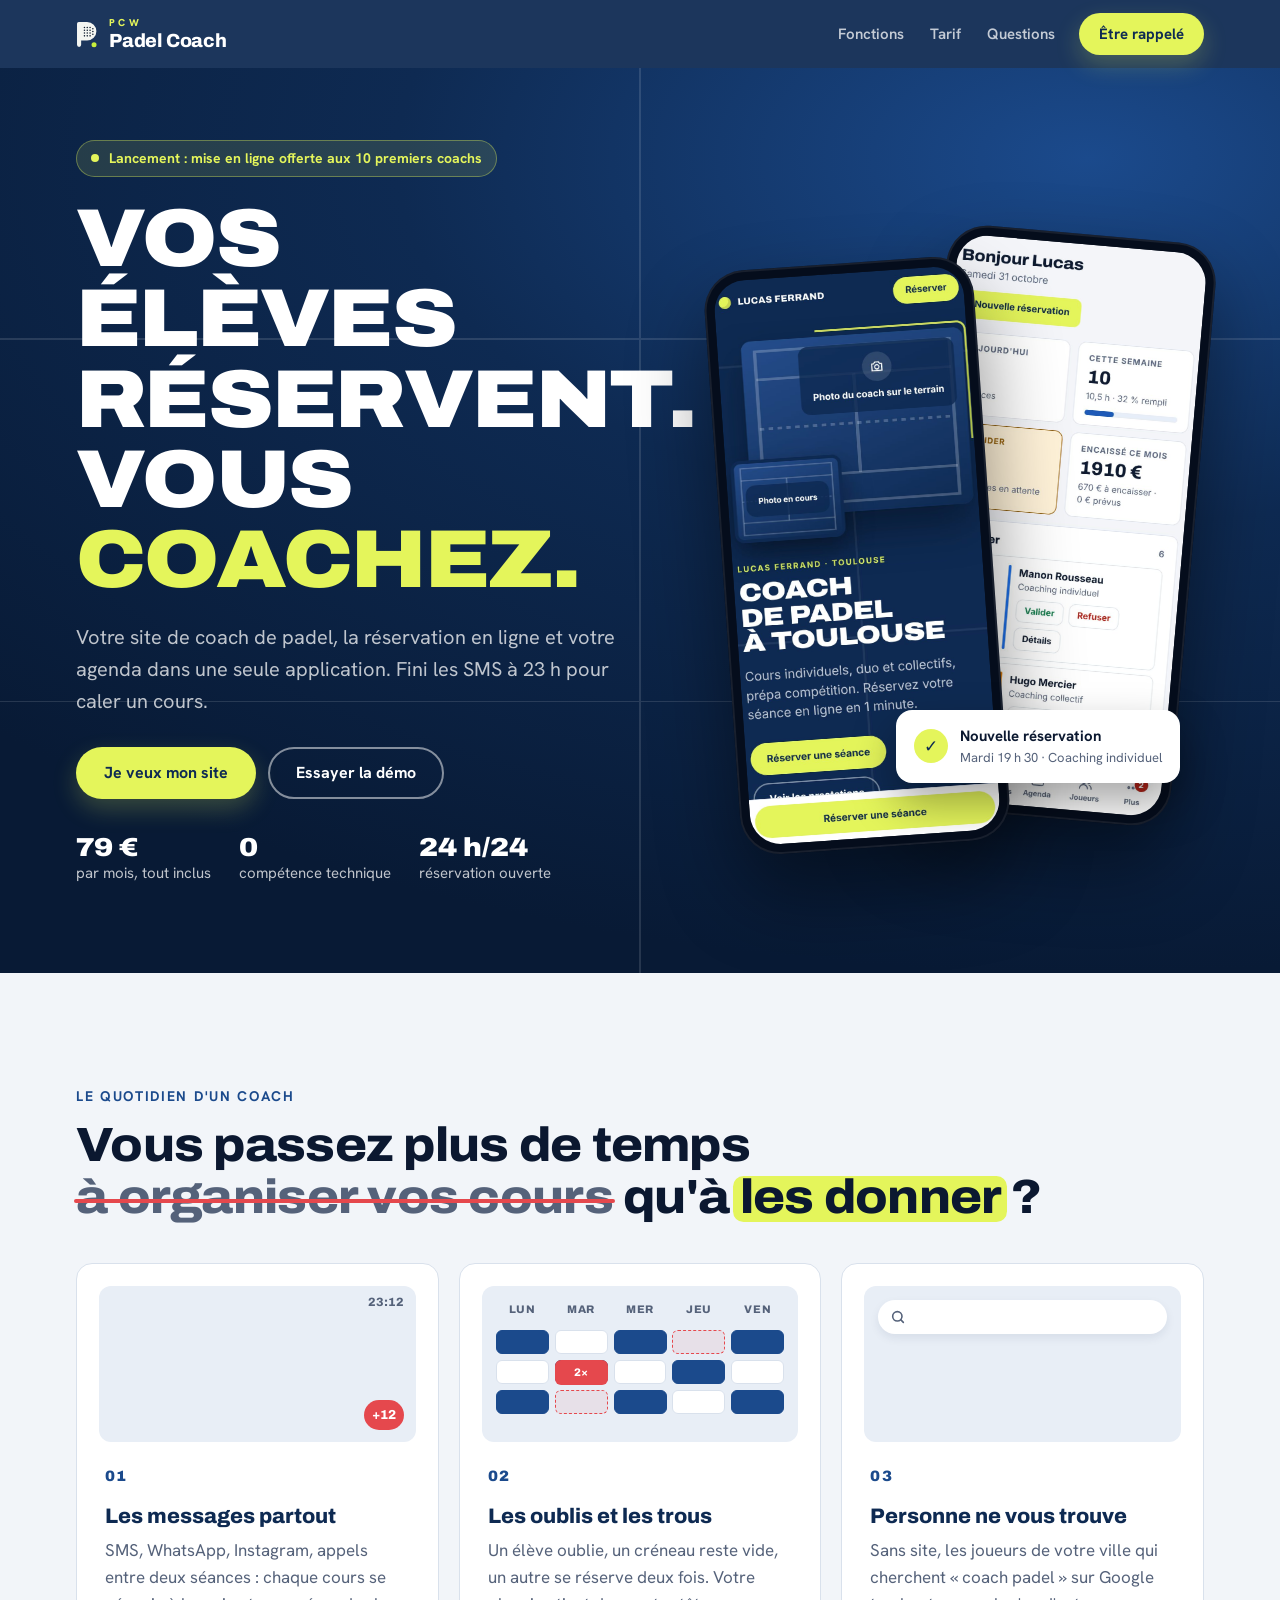
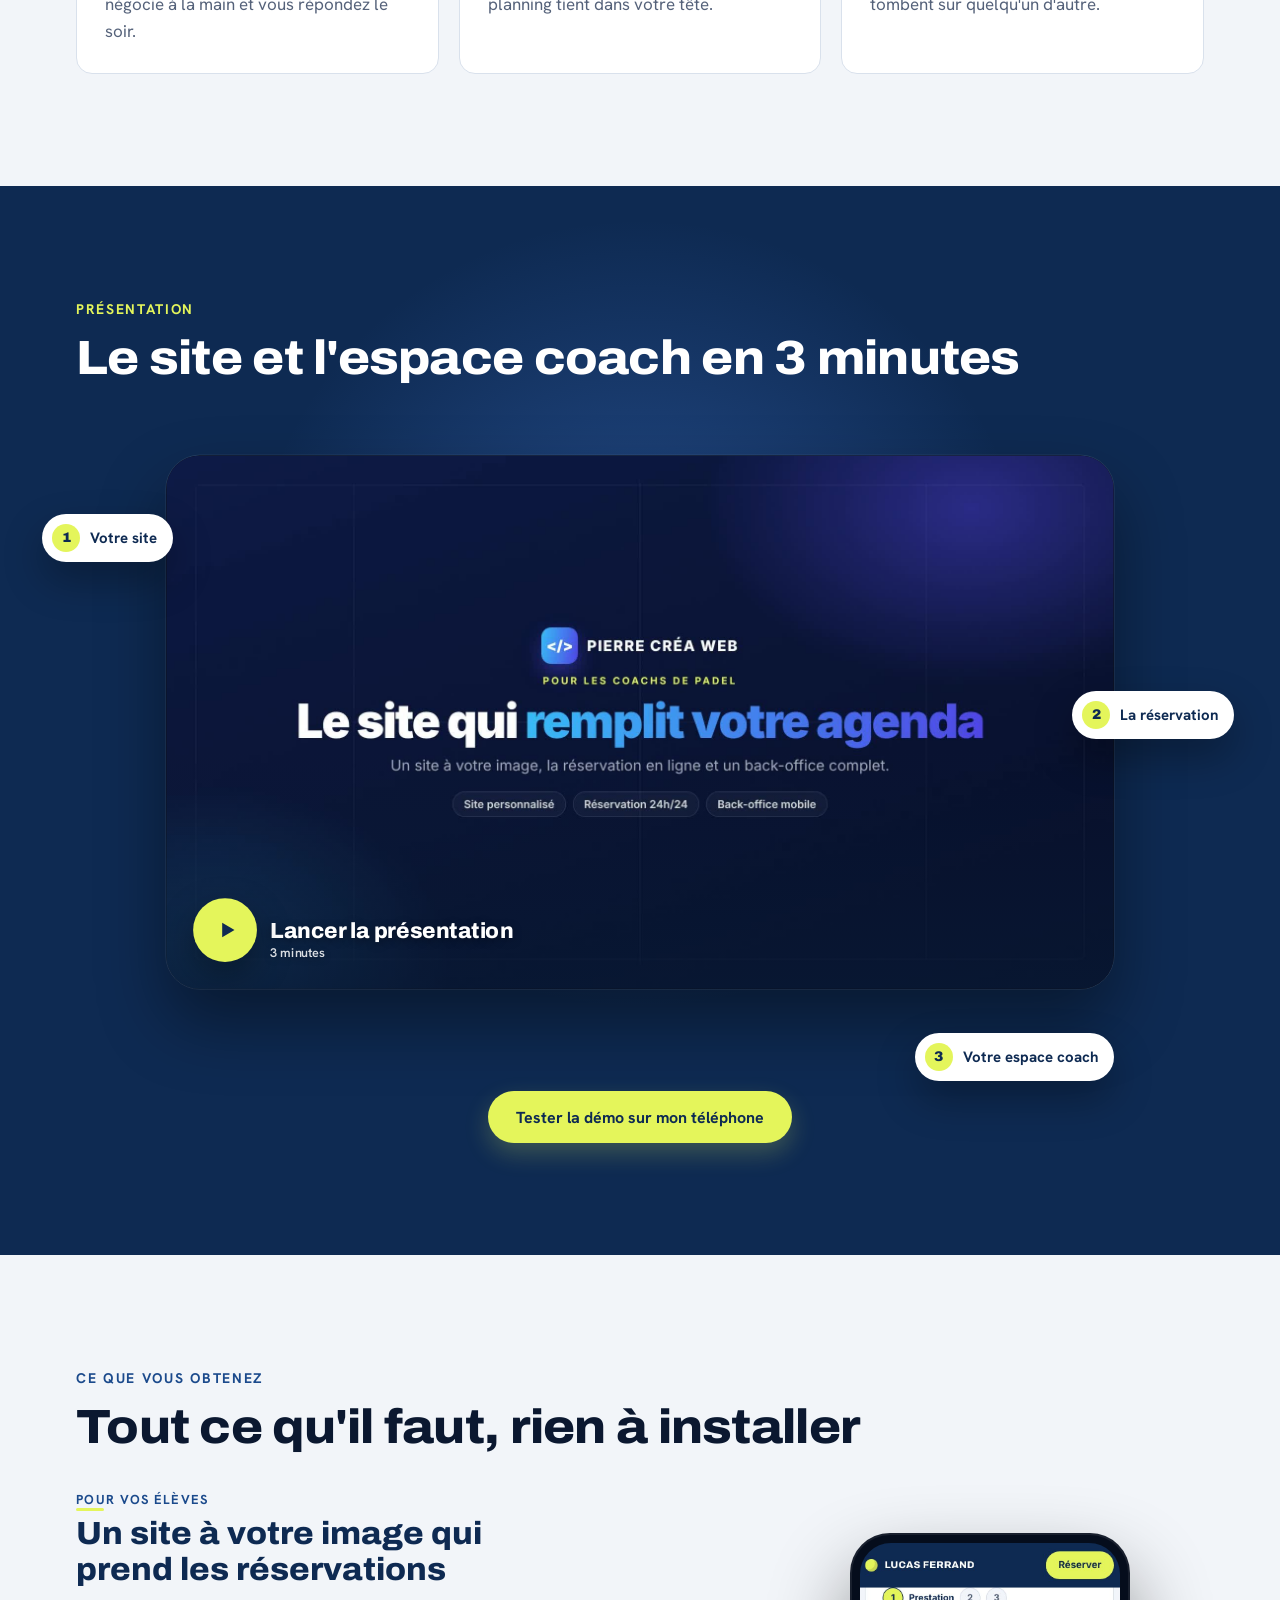
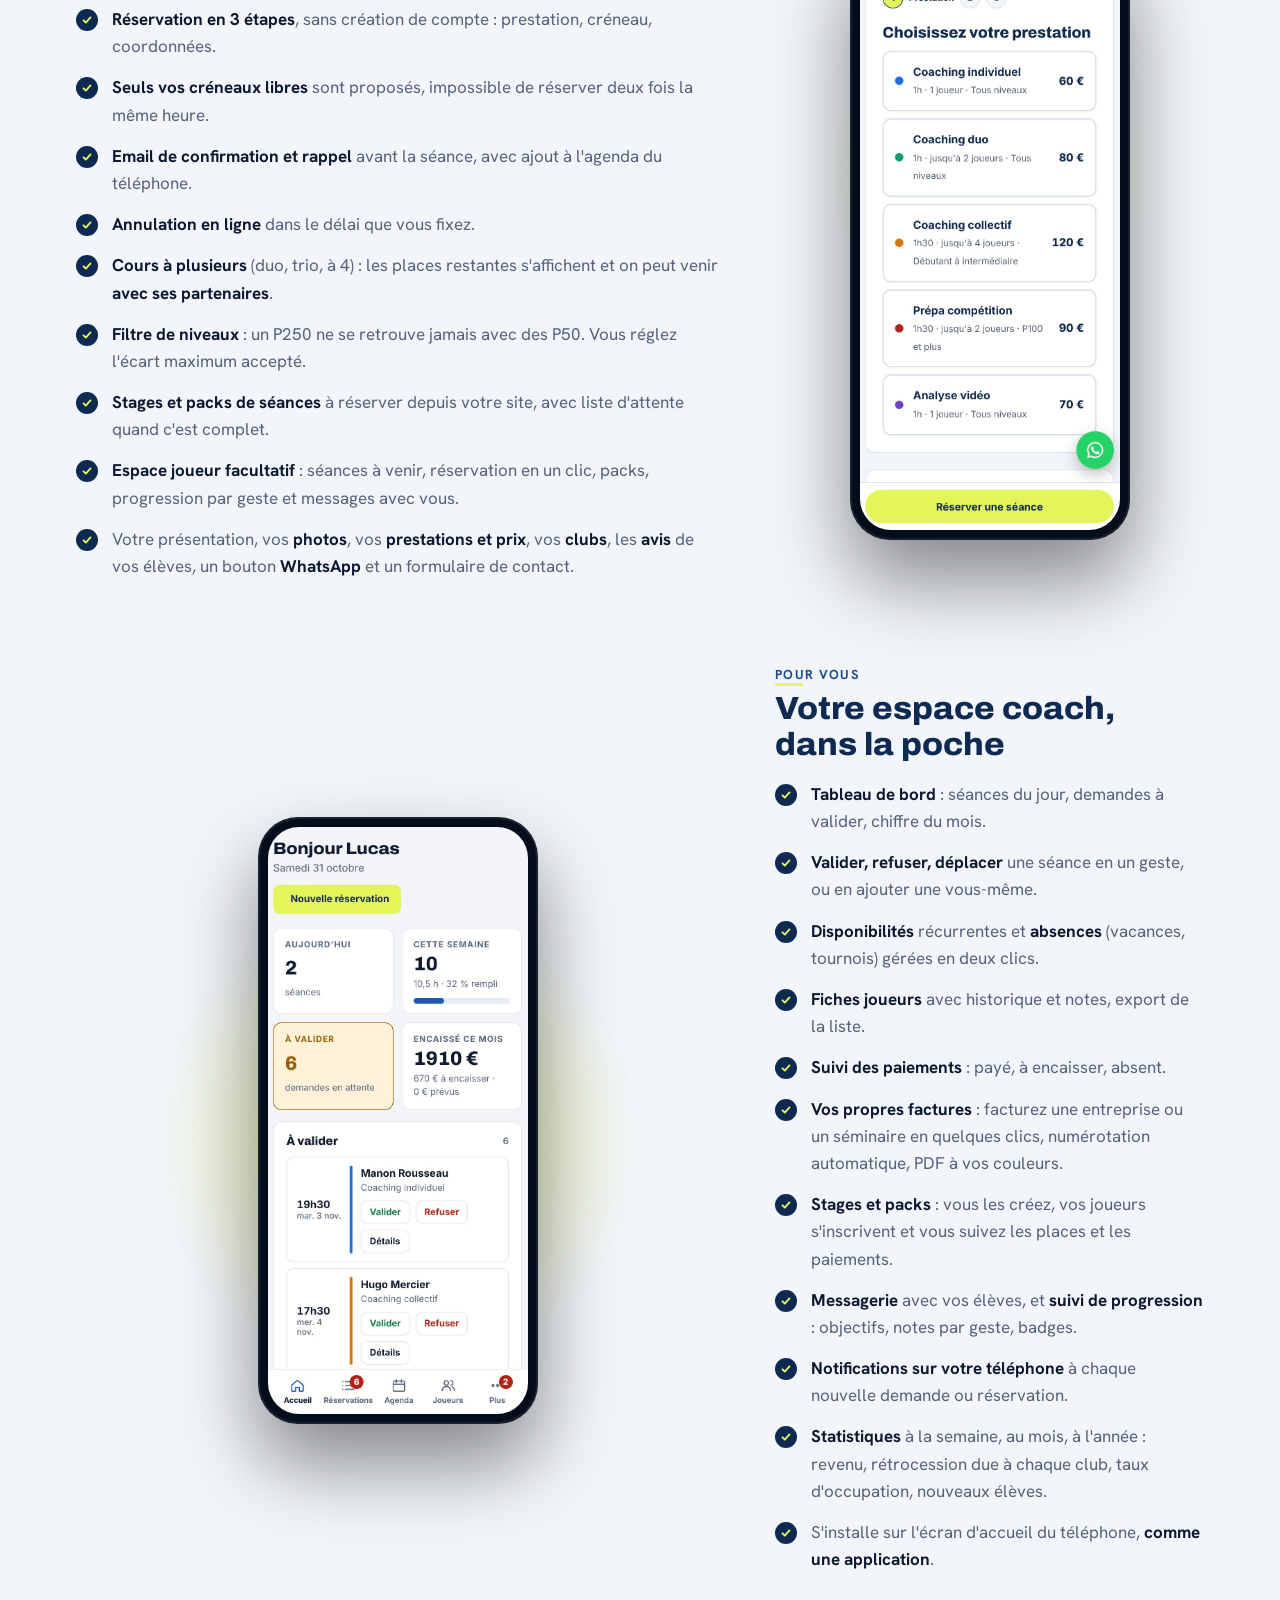
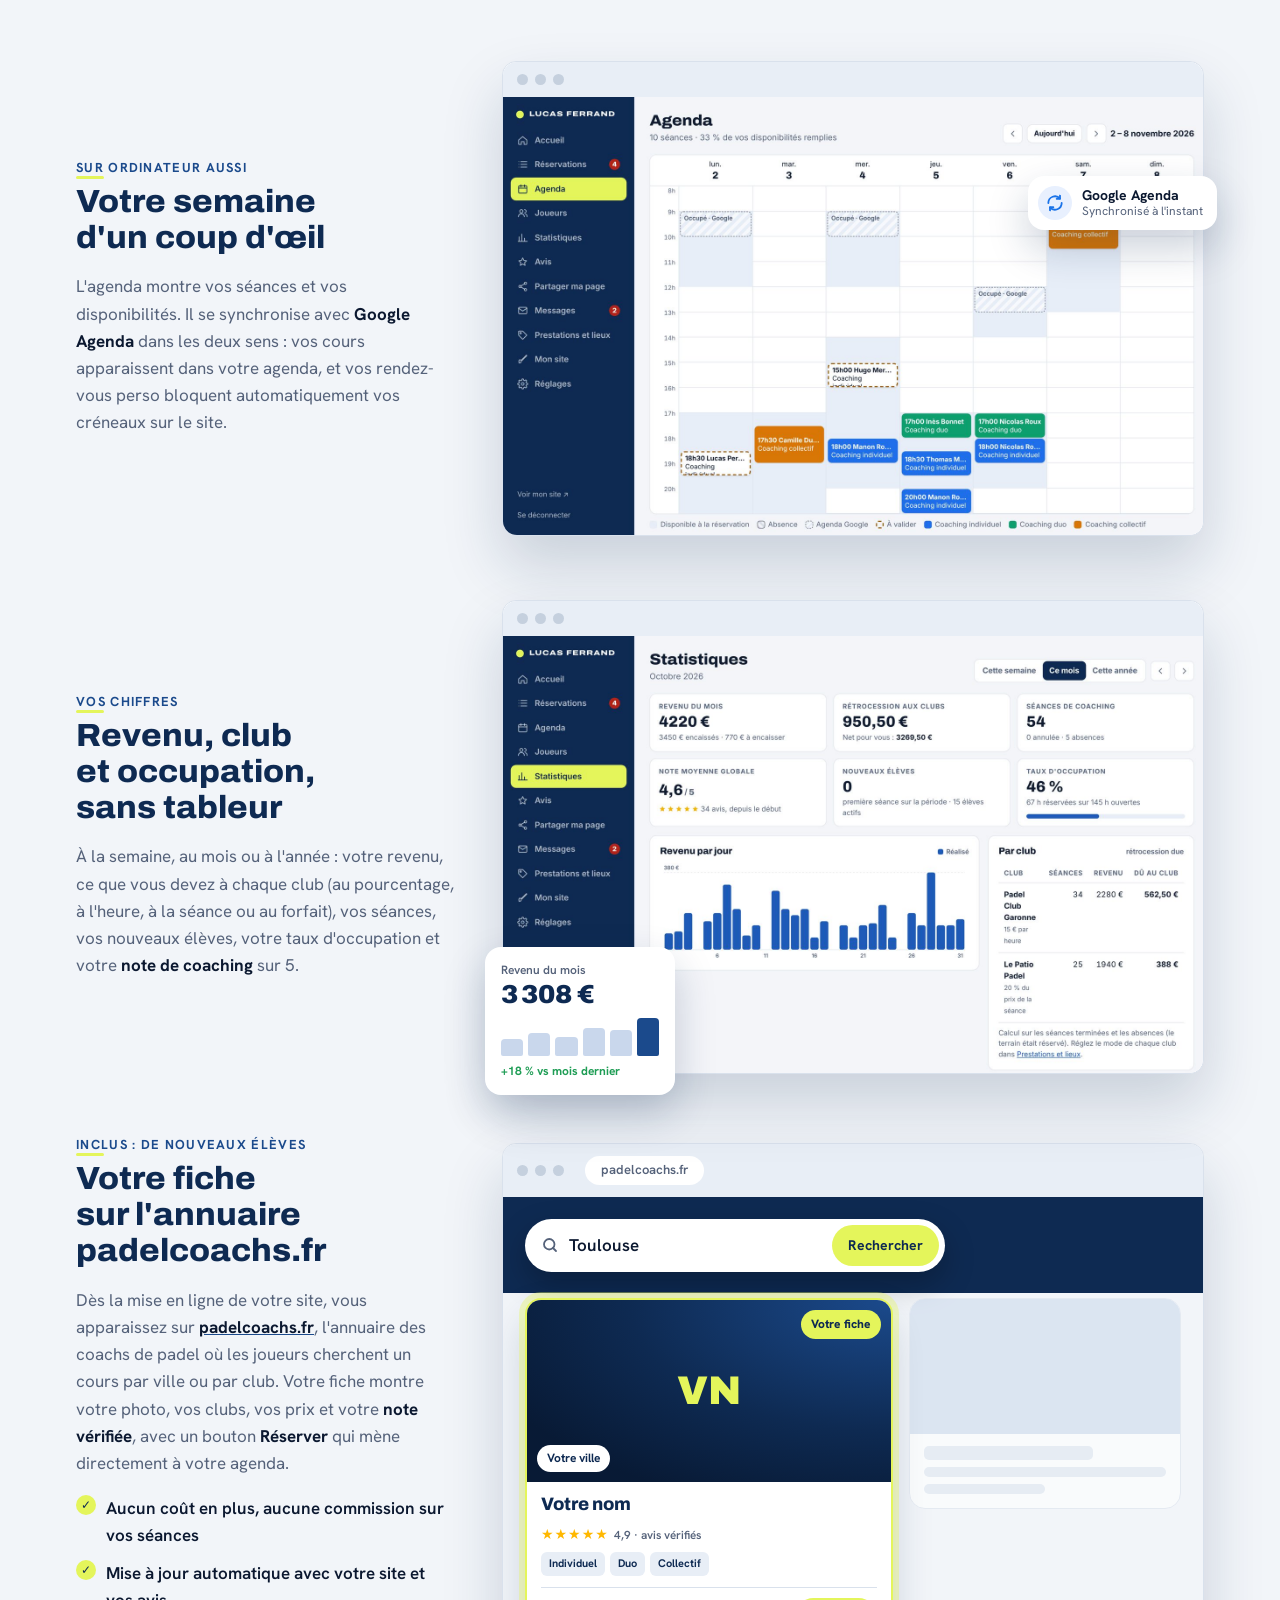
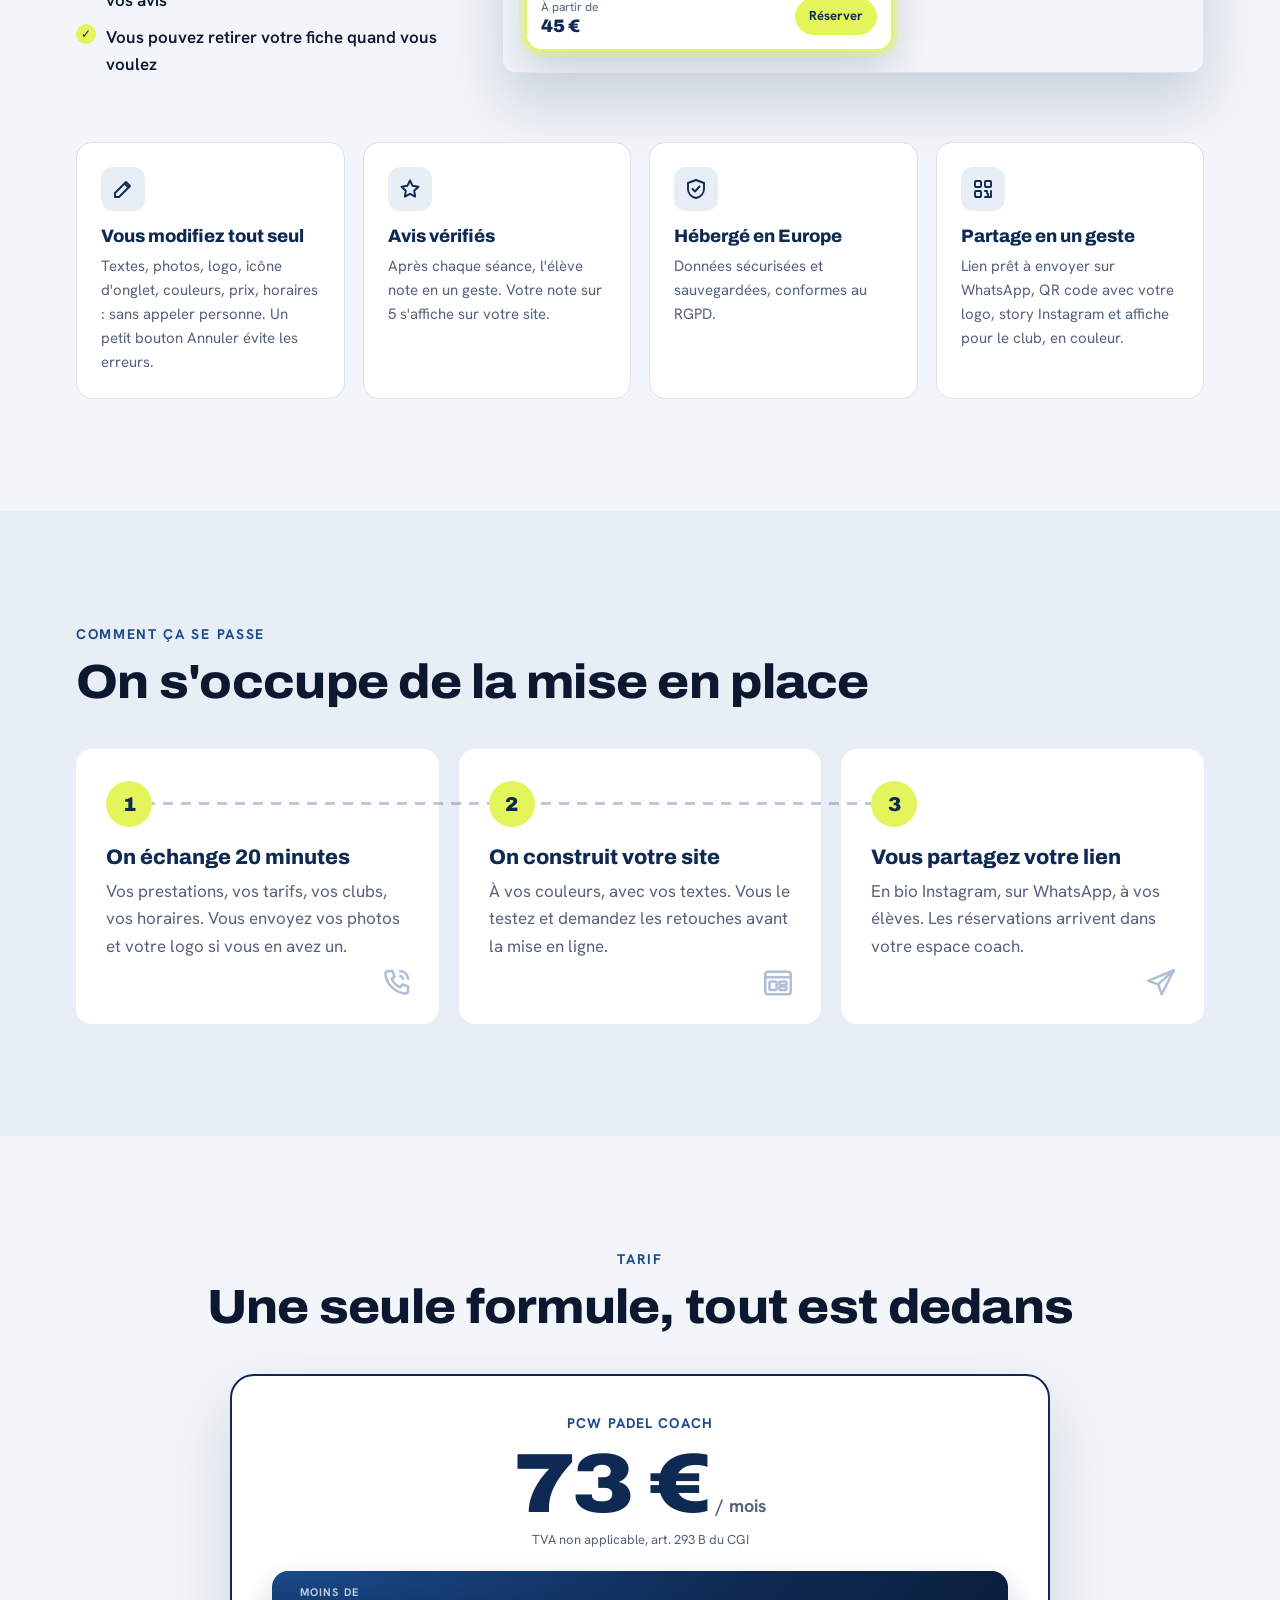
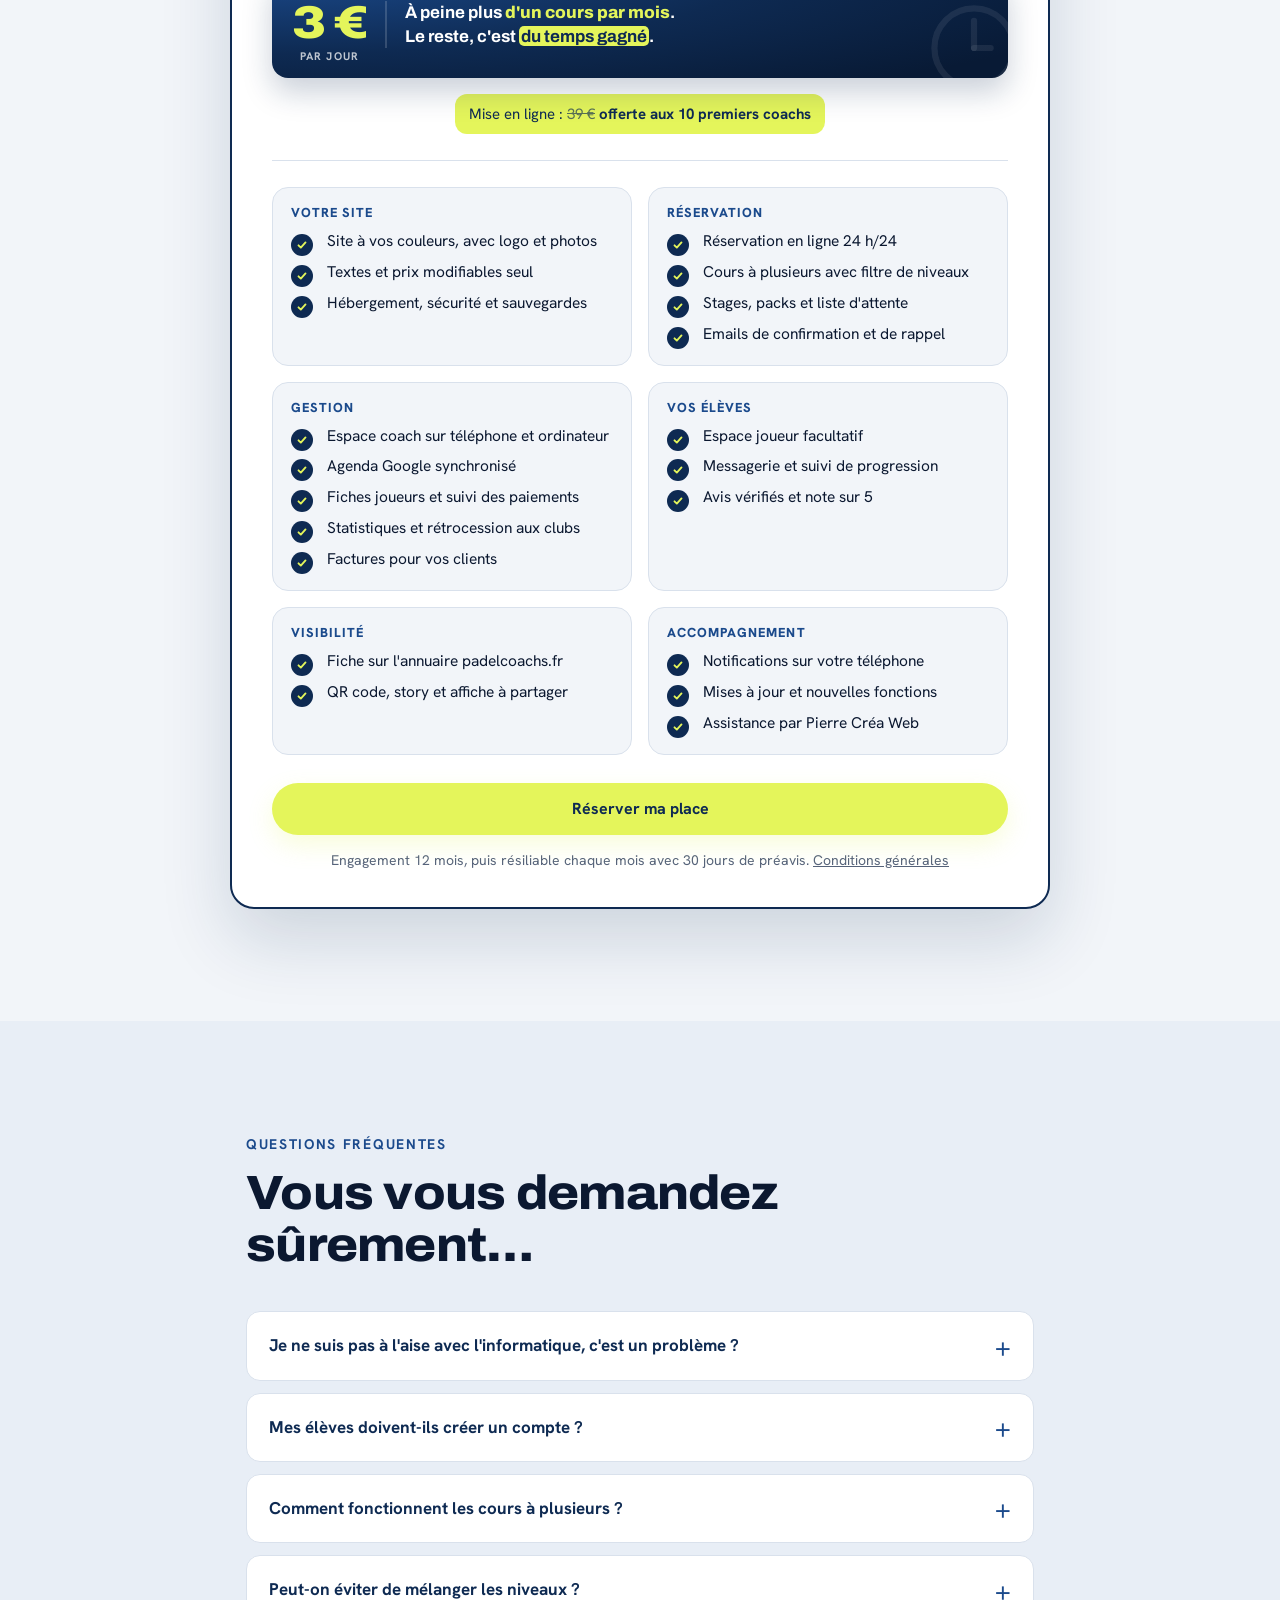
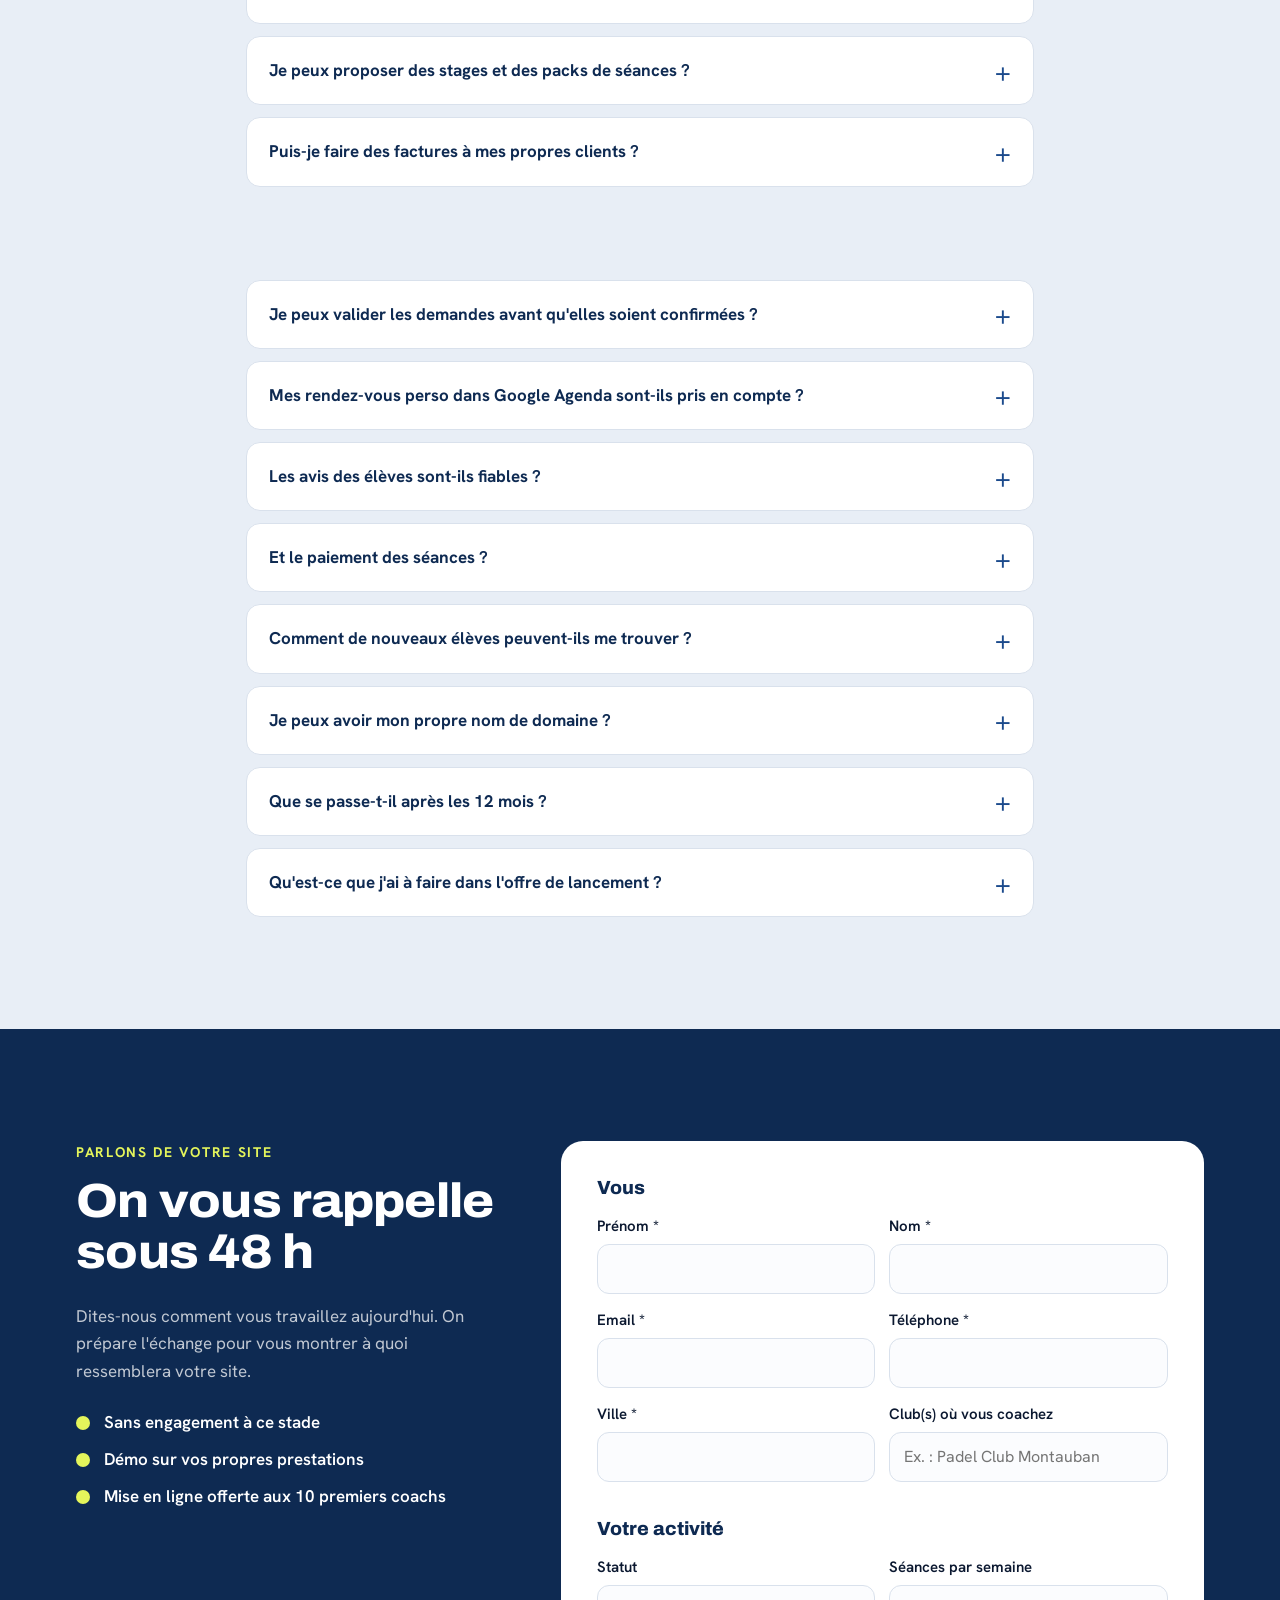
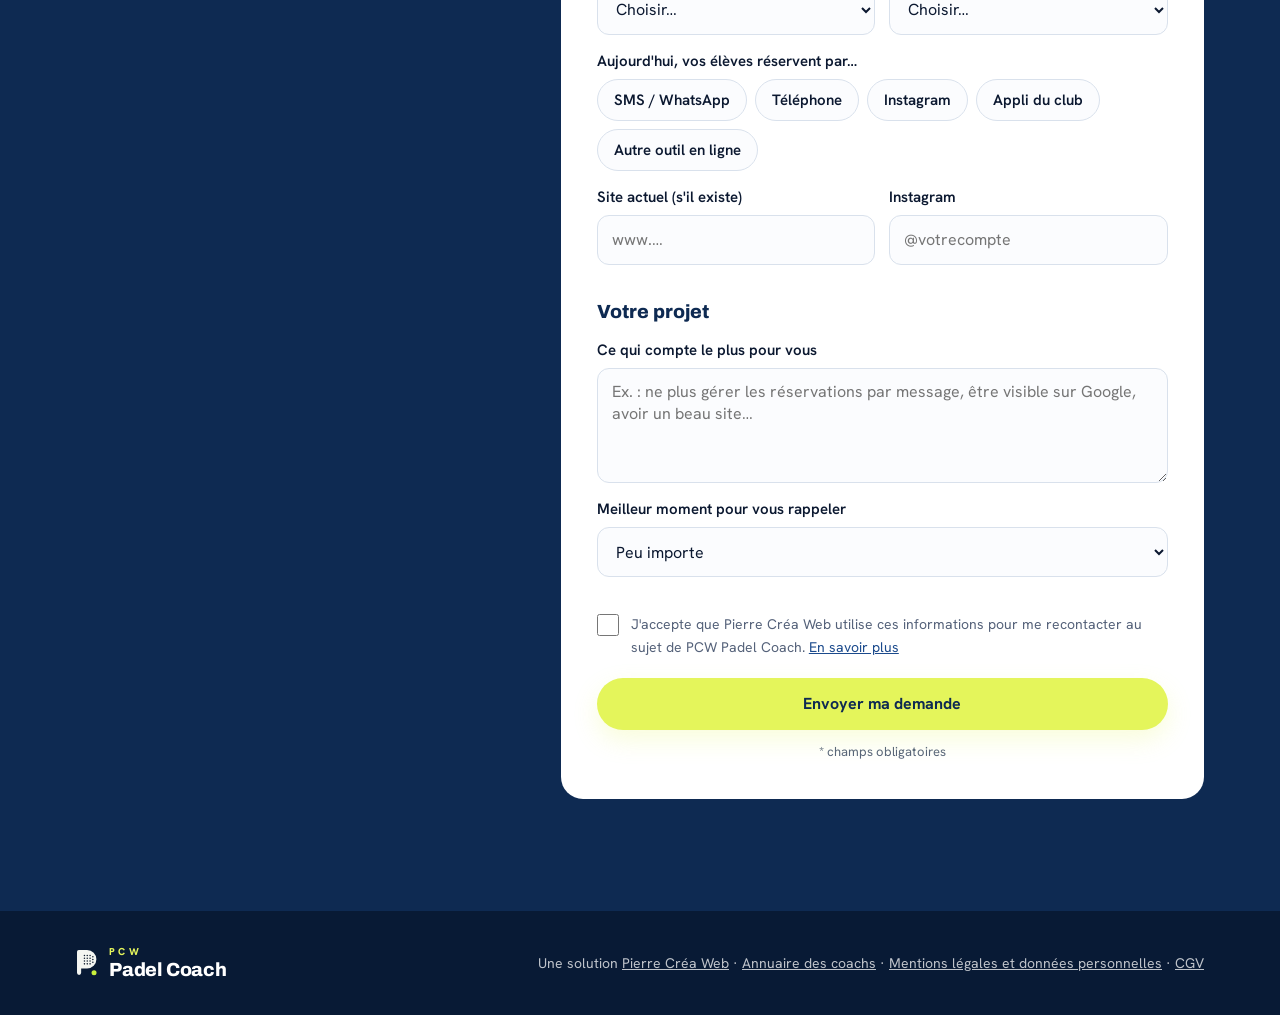
==== commit 3f19db11: "Page de présentation : fonctions de la formule regroupées par catégories Co-Authored-By: Claude Sonn" ====
--- a/index.html
+++ b/index.html
@@ -284,28 +284,14 @@
           </div>
           <p class="price__setup">Mise en ligne : <s>39 €</s> <b>offerte aux 10 premiers coachs</b></p>
         </div>
-        <ul class="checks checks--price">
-          <li>Site personnalisé à vos couleurs</li>
-          <li>Réservation en ligne 24&nbsp;h/24</li>
-          <li>Espace coach sur téléphone et ordinateur</li>
-          <li>Emails de confirmation et de rappel</li>
-          <li>Agenda Google synchronisé dans les deux sens</li>
-          <li>Avis vérifiés et note de coaching sur 5</li>
-          <li>Statistiques et rétrocession aux clubs</li>
-          <li>QR code, story et affiche à partager</li>
-          <li>Fiches joueurs et suivi des paiements</li>
-          <li>Cours à plusieurs avec filtre de niveaux</li>
-          <li>Stages, packs de séances et liste d'attente</li>
-          <li>Espace joueur facultatif pour vos élèves</li>
-          <li>Messagerie et suivi de progression des élèves</li>
-          <li>Notifications sur votre téléphone</li>
-          <li>Site animé et soigné, adapté au téléphone</li>
-          <li>Factures pour vos clients (entreprises, séminaires)</li>
-          <li>Votre fiche sur l'annuaire padelcoachs.fr</li>
-          <li>Hébergement, sécurité et sauvegardes</li>
-          <li>Mises à jour et nouvelles fonctions</li>
-          <li>Assistance par Pierre Créa Web</li>
-        </ul>
+        <div class="price__cats">
+          <div class="pcat"><h4>Votre site</h4><ul class="checks checks--price"><li>Site à vos couleurs, avec logo et photos</li><li>Textes et prix modifiables seul</li><li>Hébergement, sécurité et sauvegardes</li></ul></div>
+          <div class="pcat"><h4>Réservation</h4><ul class="checks checks--price"><li>Réservation en ligne 24&nbsp;h/24</li><li>Cours à plusieurs avec filtre de niveaux</li><li>Stages, packs et liste d'attente</li><li>Emails de confirmation et de rappel</li></ul></div>
+          <div class="pcat"><h4>Gestion</h4><ul class="checks checks--price"><li>Espace coach sur téléphone et ordinateur</li><li>Agenda Google synchronisé</li><li>Fiches joueurs et suivi des paiements</li><li>Statistiques et rétrocession aux clubs</li><li>Factures pour vos clients</li></ul></div>
+          <div class="pcat"><h4>Vos élèves</h4><ul class="checks checks--price"><li>Espace joueur facultatif</li><li>Messagerie et suivi de progression</li><li>Avis vérifiés et note sur 5</li></ul></div>
+          <div class="pcat"><h4>Visibilité</h4><ul class="checks checks--price"><li>Fiche sur l'annuaire padelcoachs.fr</li><li>QR code, story et affiche à partager</li></ul></div>
+          <div class="pcat"><h4>Accompagnement</h4><ul class="checks checks--price"><li>Notifications sur votre téléphone</li><li>Mises à jour et nouvelles fonctions</li><li>Assistance par Pierre Créa Web</li></ul></div>
+        </div>
         <a class="btn btn--ball btn--block" href="#contact">Réserver ma place</a>
         <p class="price__terms">Engagement 12 mois, puis résiliable chaque mois avec 30 jours de préavis. <a href="cgv.html">Conditions générales</a></p>
       </div>
--- a/sales.css
+++ b/sales.css
@@ -729,3 +729,12 @@
 
 /* Cadrage du portrait choisi par le coach */
 img.review__ph { object-position: var(--fx, 50%) var(--fy, 50%); transform: scale(var(--fz, 1)); transform-origin: var(--fx, 50%) var(--fy, 50%); }
+
+/* Formule : fonctions regroupées par catégories */
+.price:has(.price__cats) { max-width: 820px; }
+.price__cats { display: grid; grid-template-columns: repeat(2, minmax(0, 1fr)); gap: 16px; margin-bottom: 28px; }
+.pcat { padding: 18px 18px 20px; border-radius: 16px; background: var(--surface); border: 1px solid var(--line); }
+.pcat h4 { margin: 0 0 12px; font: 800 13px/1 var(--f-body); letter-spacing: .08em; text-transform: uppercase; color: var(--brand-2); }
+.pcat .checks--price { gap: 10px; margin: 0; }
+.pcat .checks li { font-size: 15.5px; line-height: 1.35; }
+@media (max-width: 640px) { .price__cats { grid-template-columns: 1fr; } }
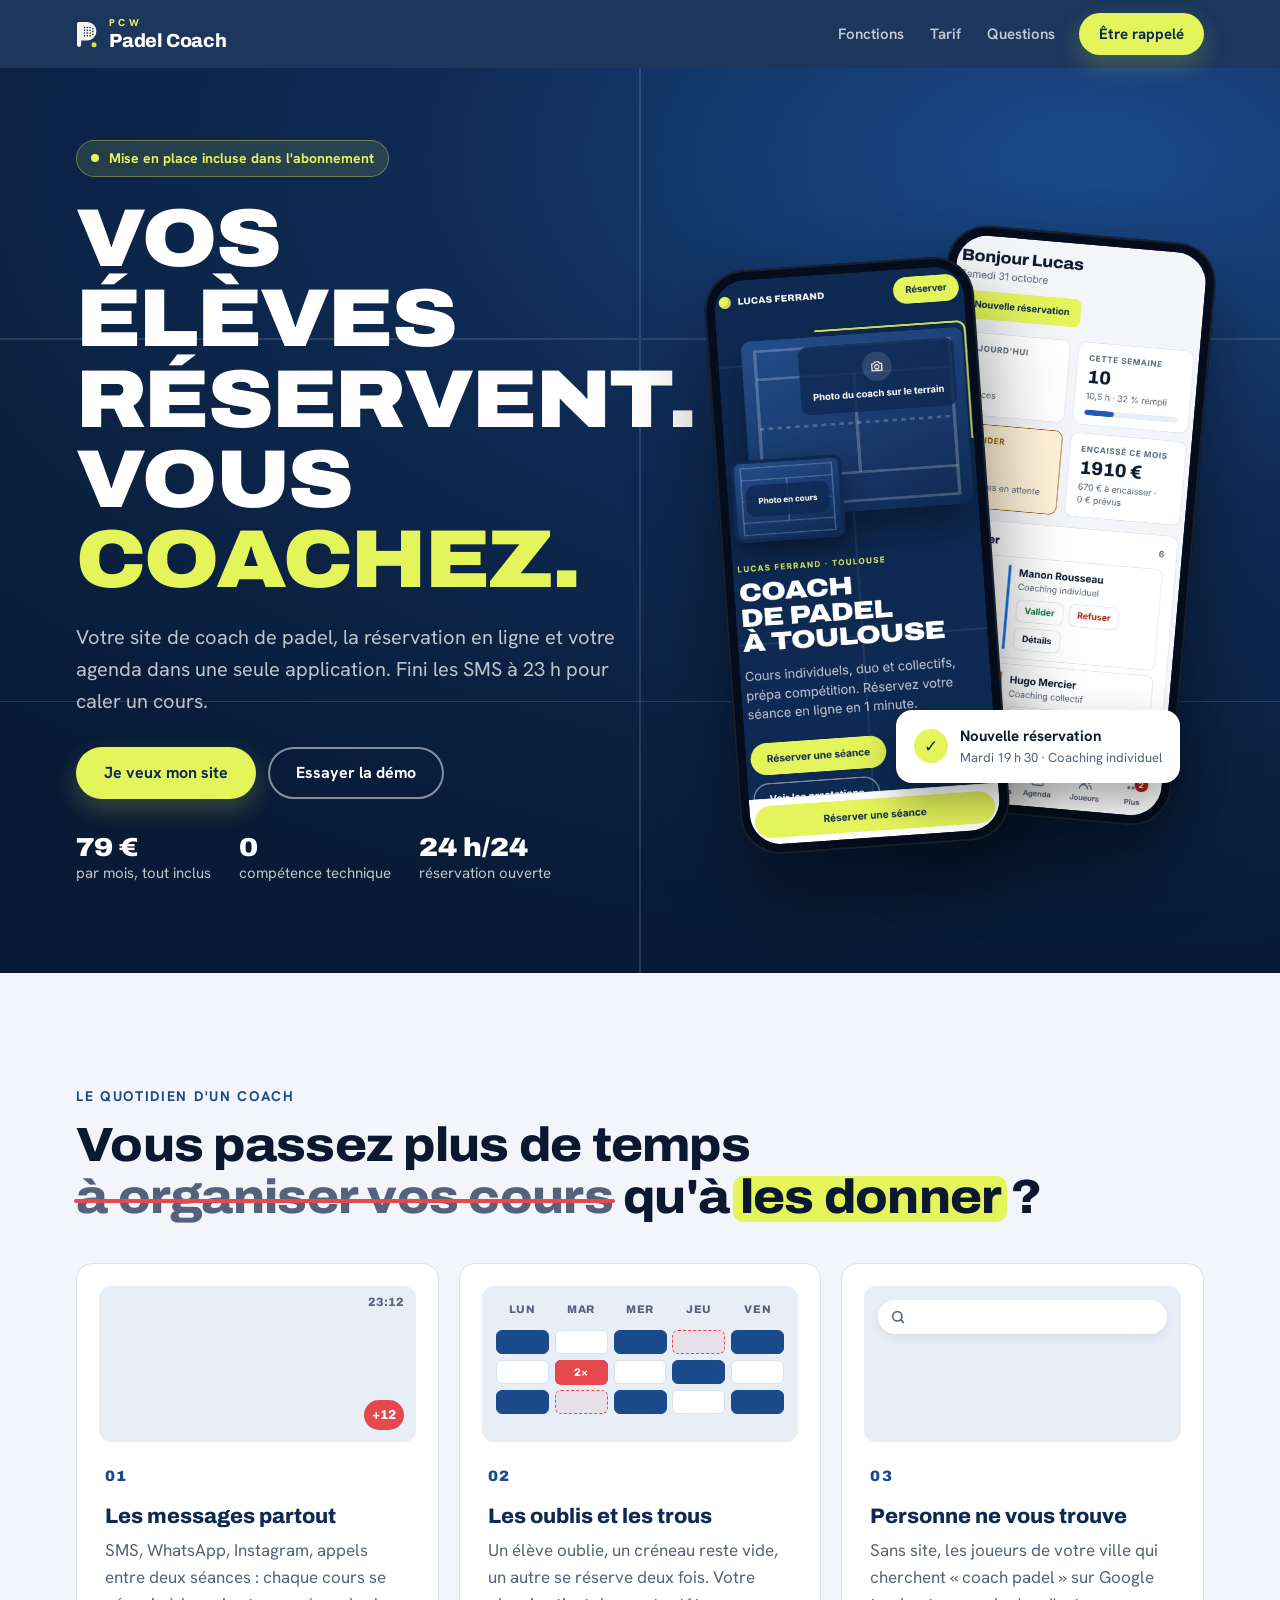
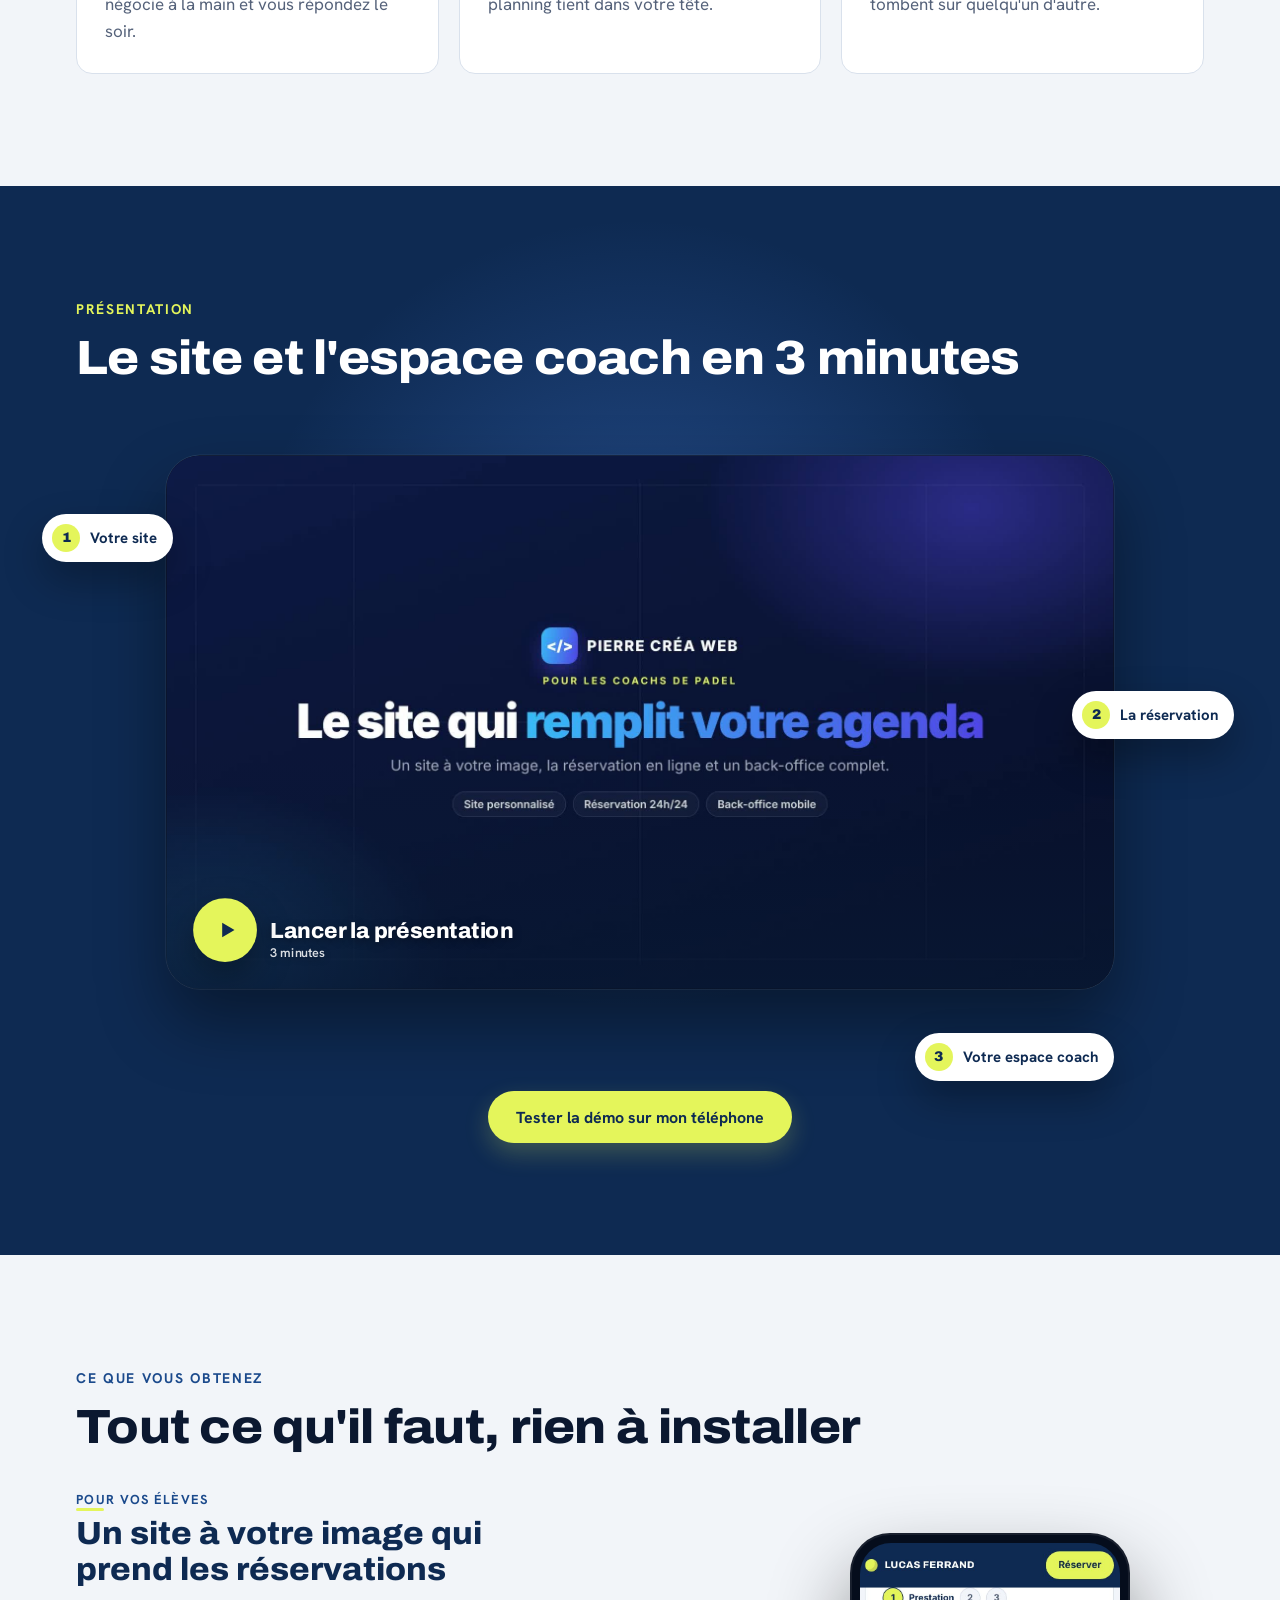
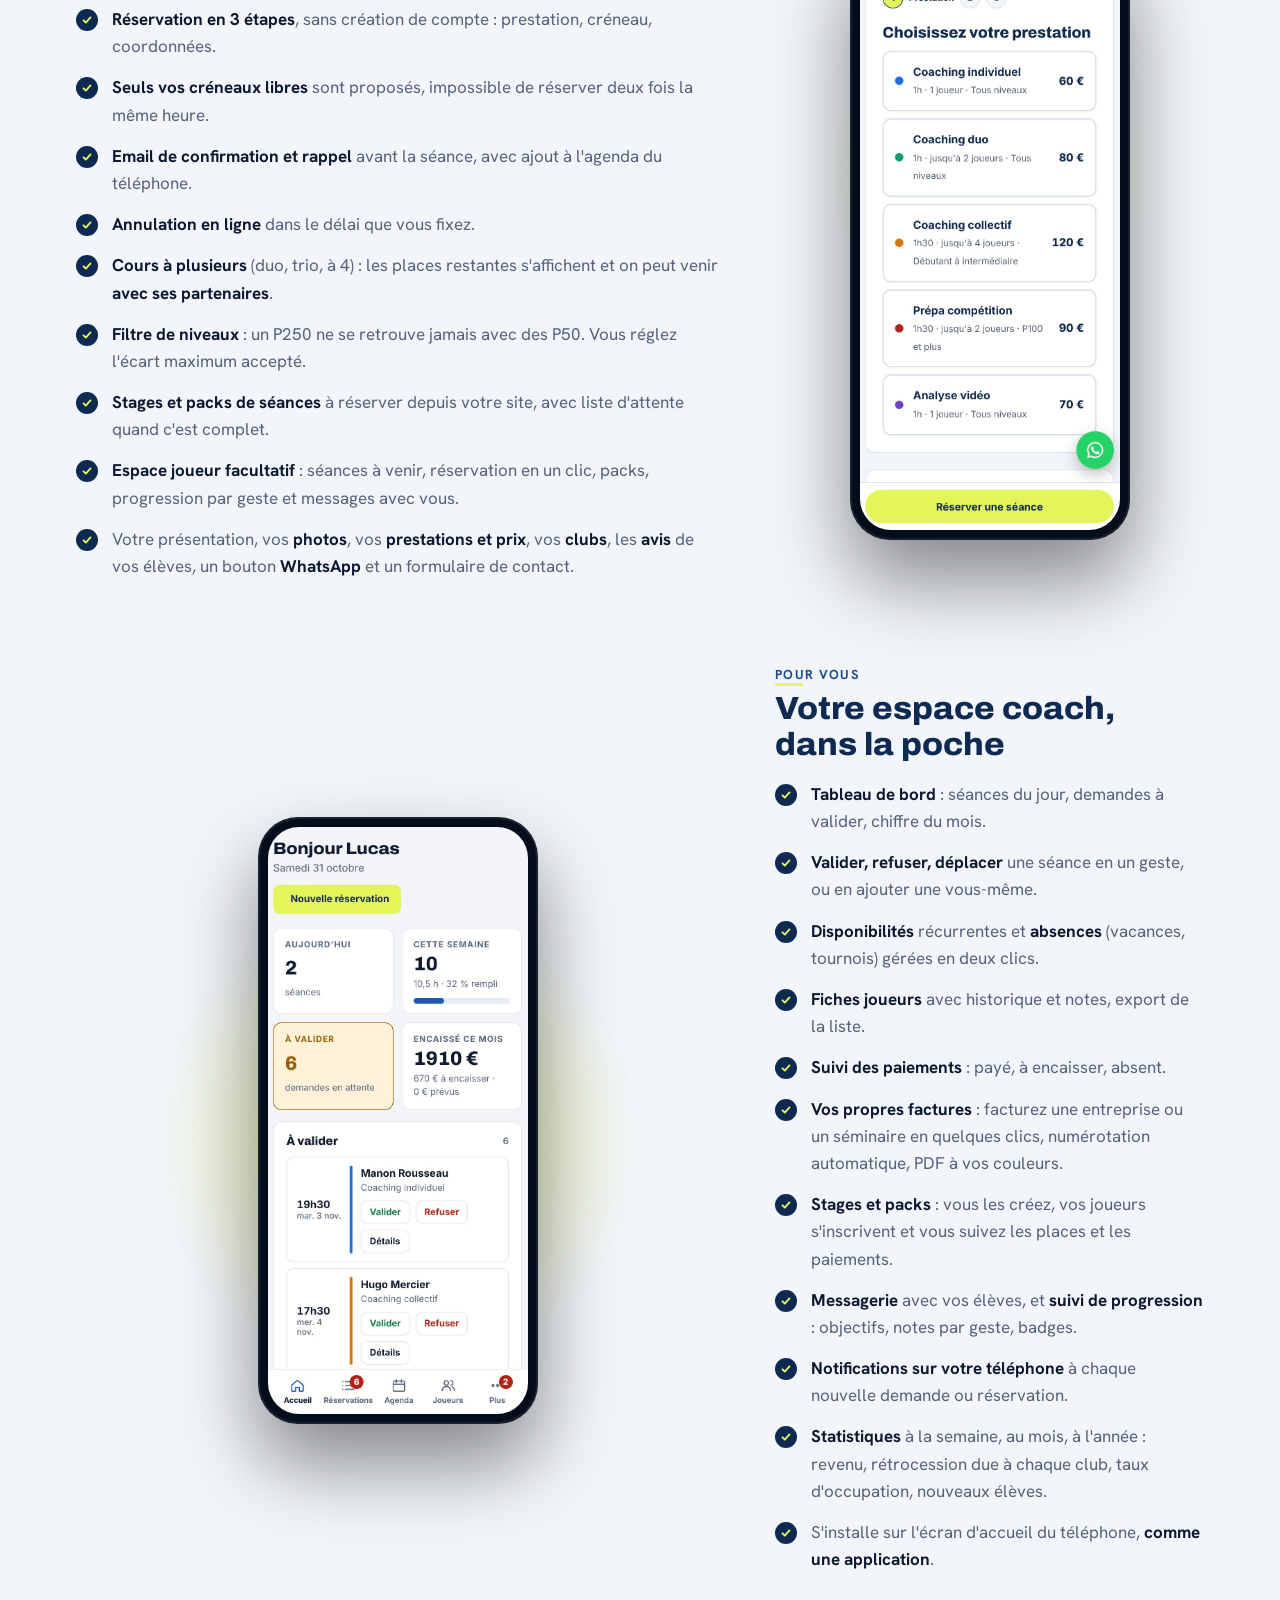
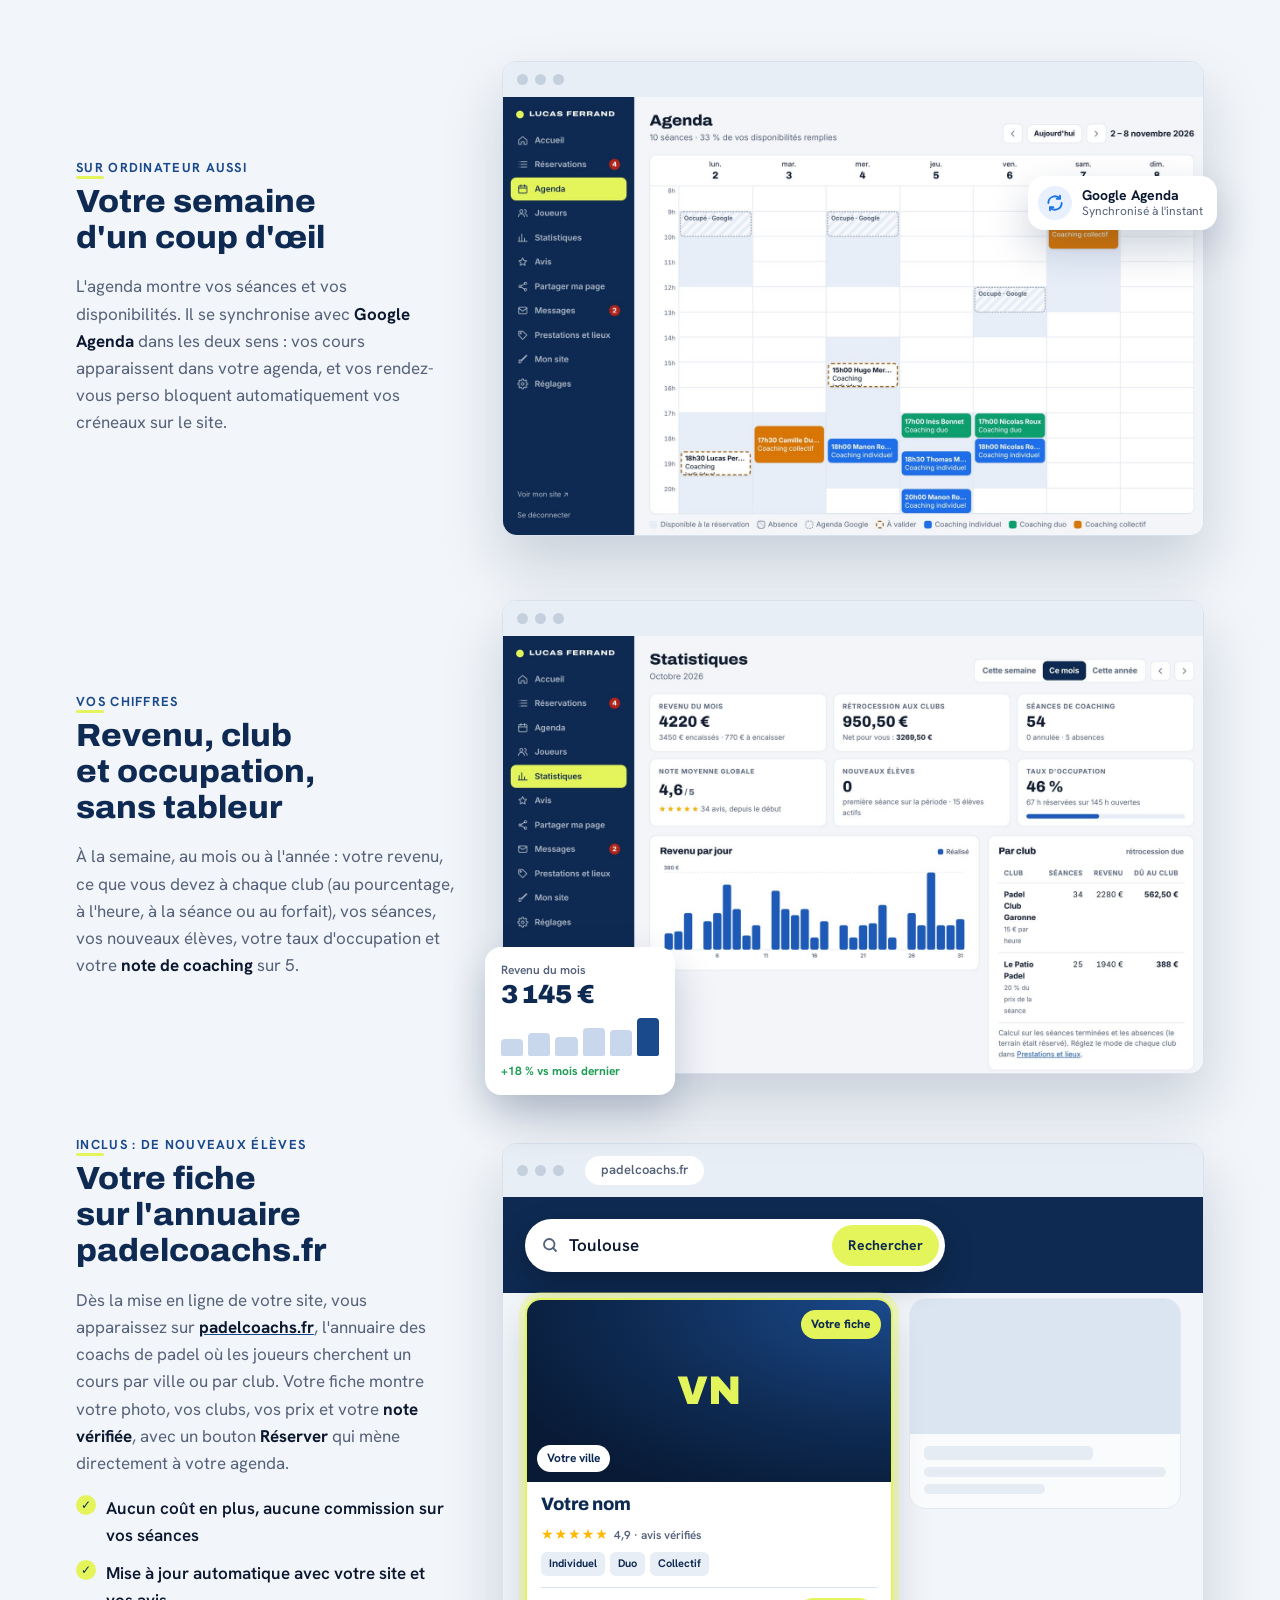
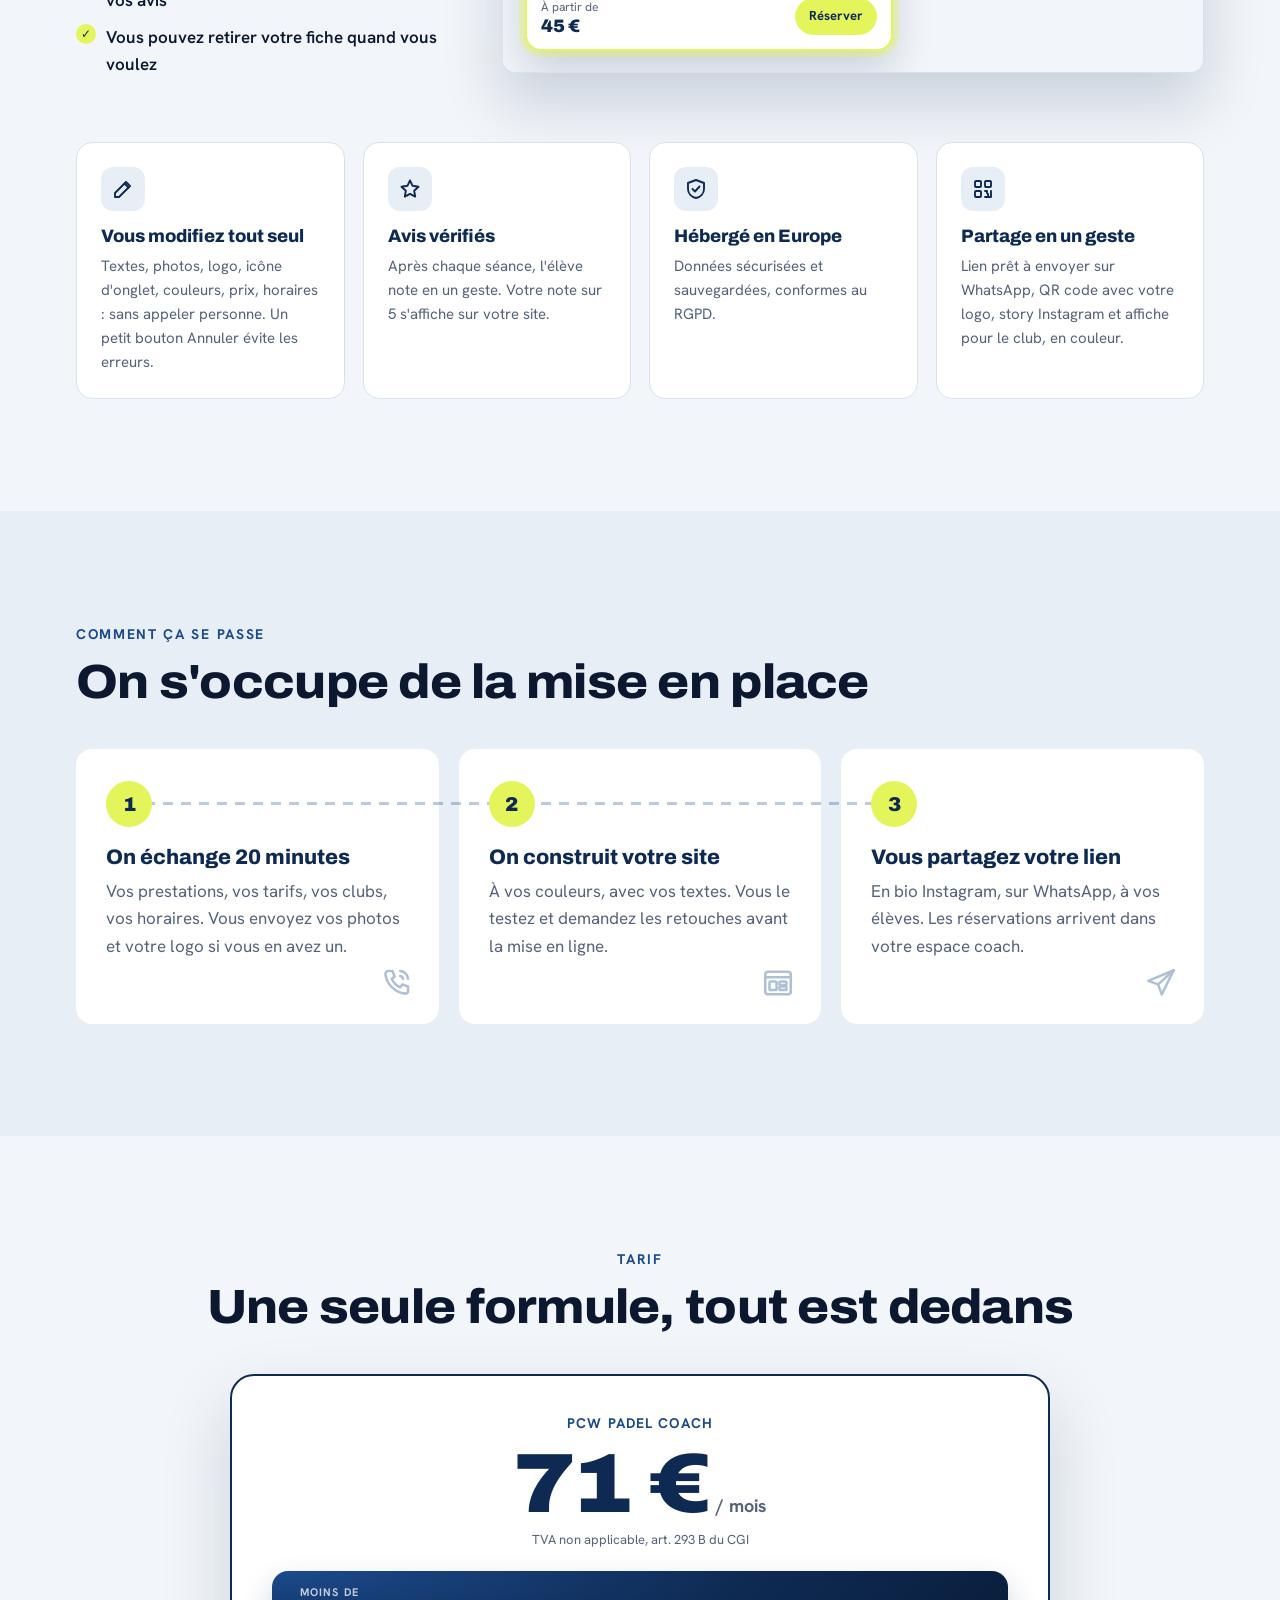
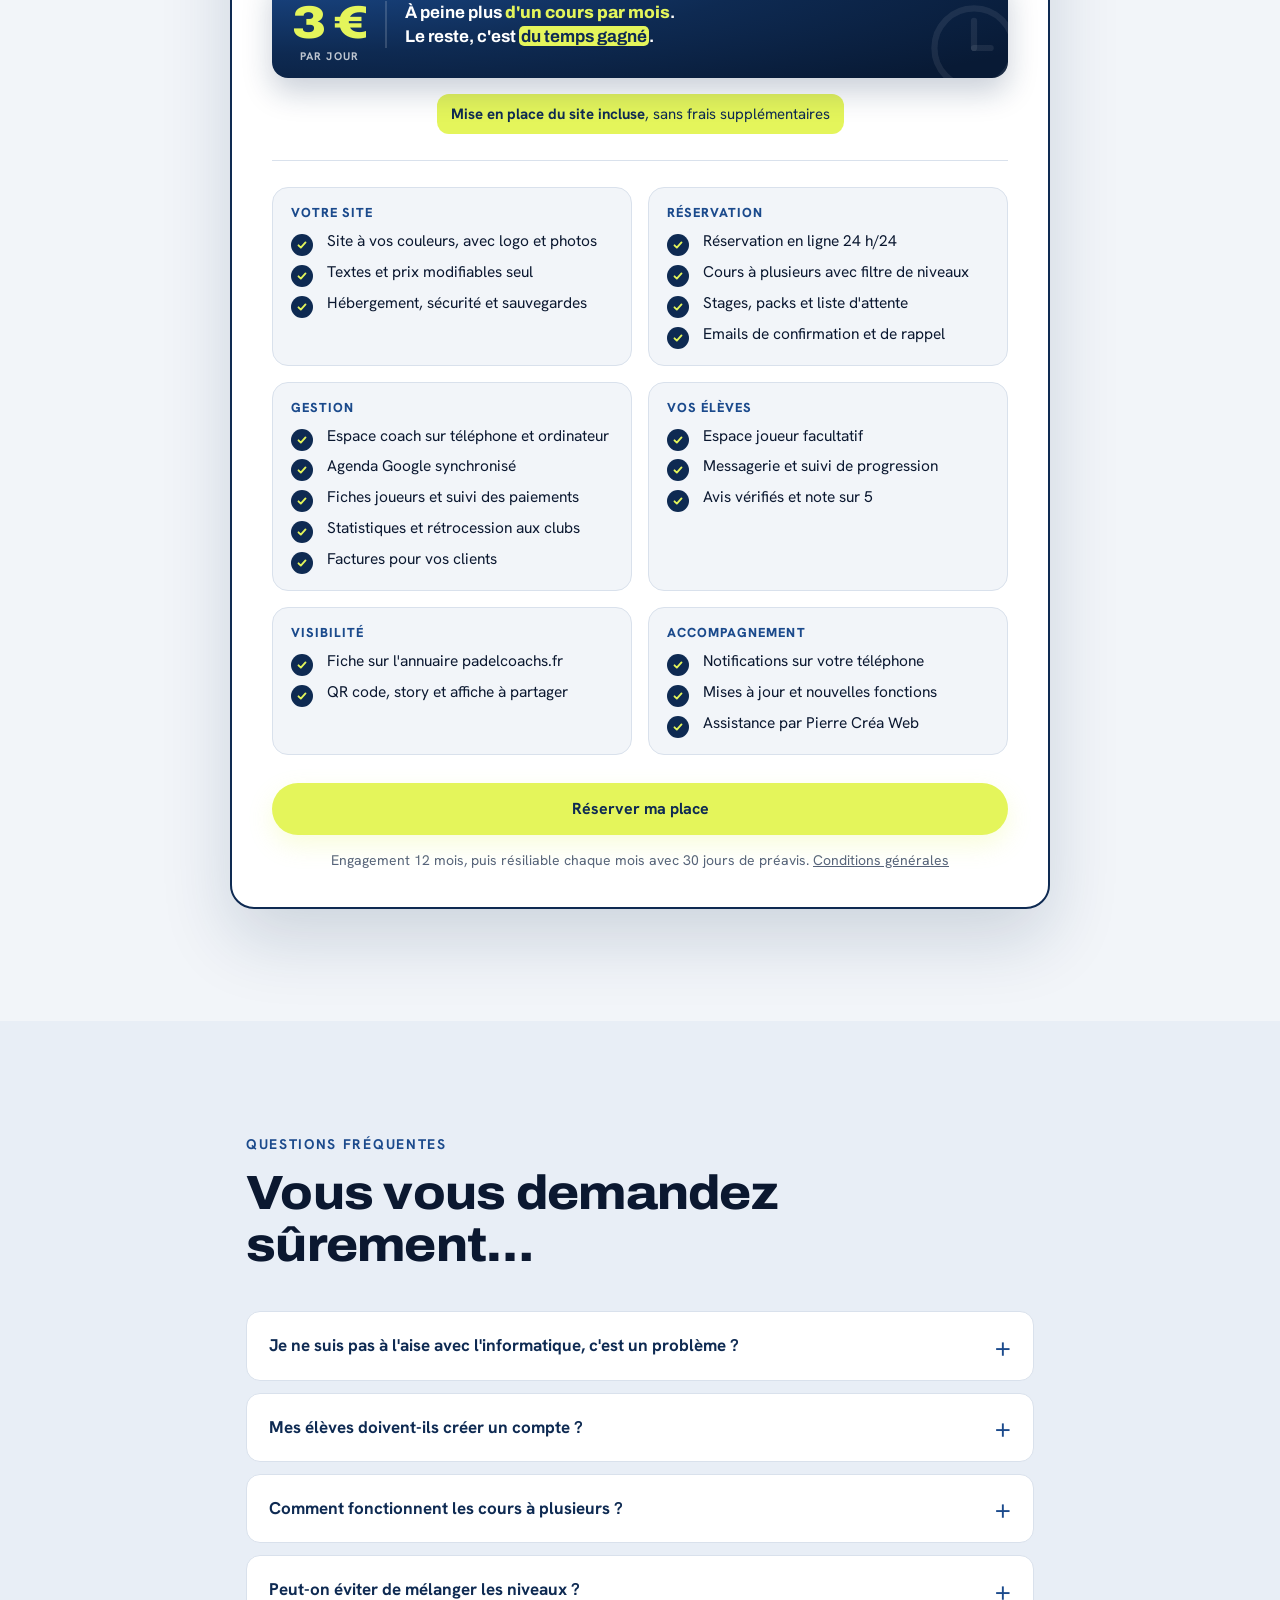
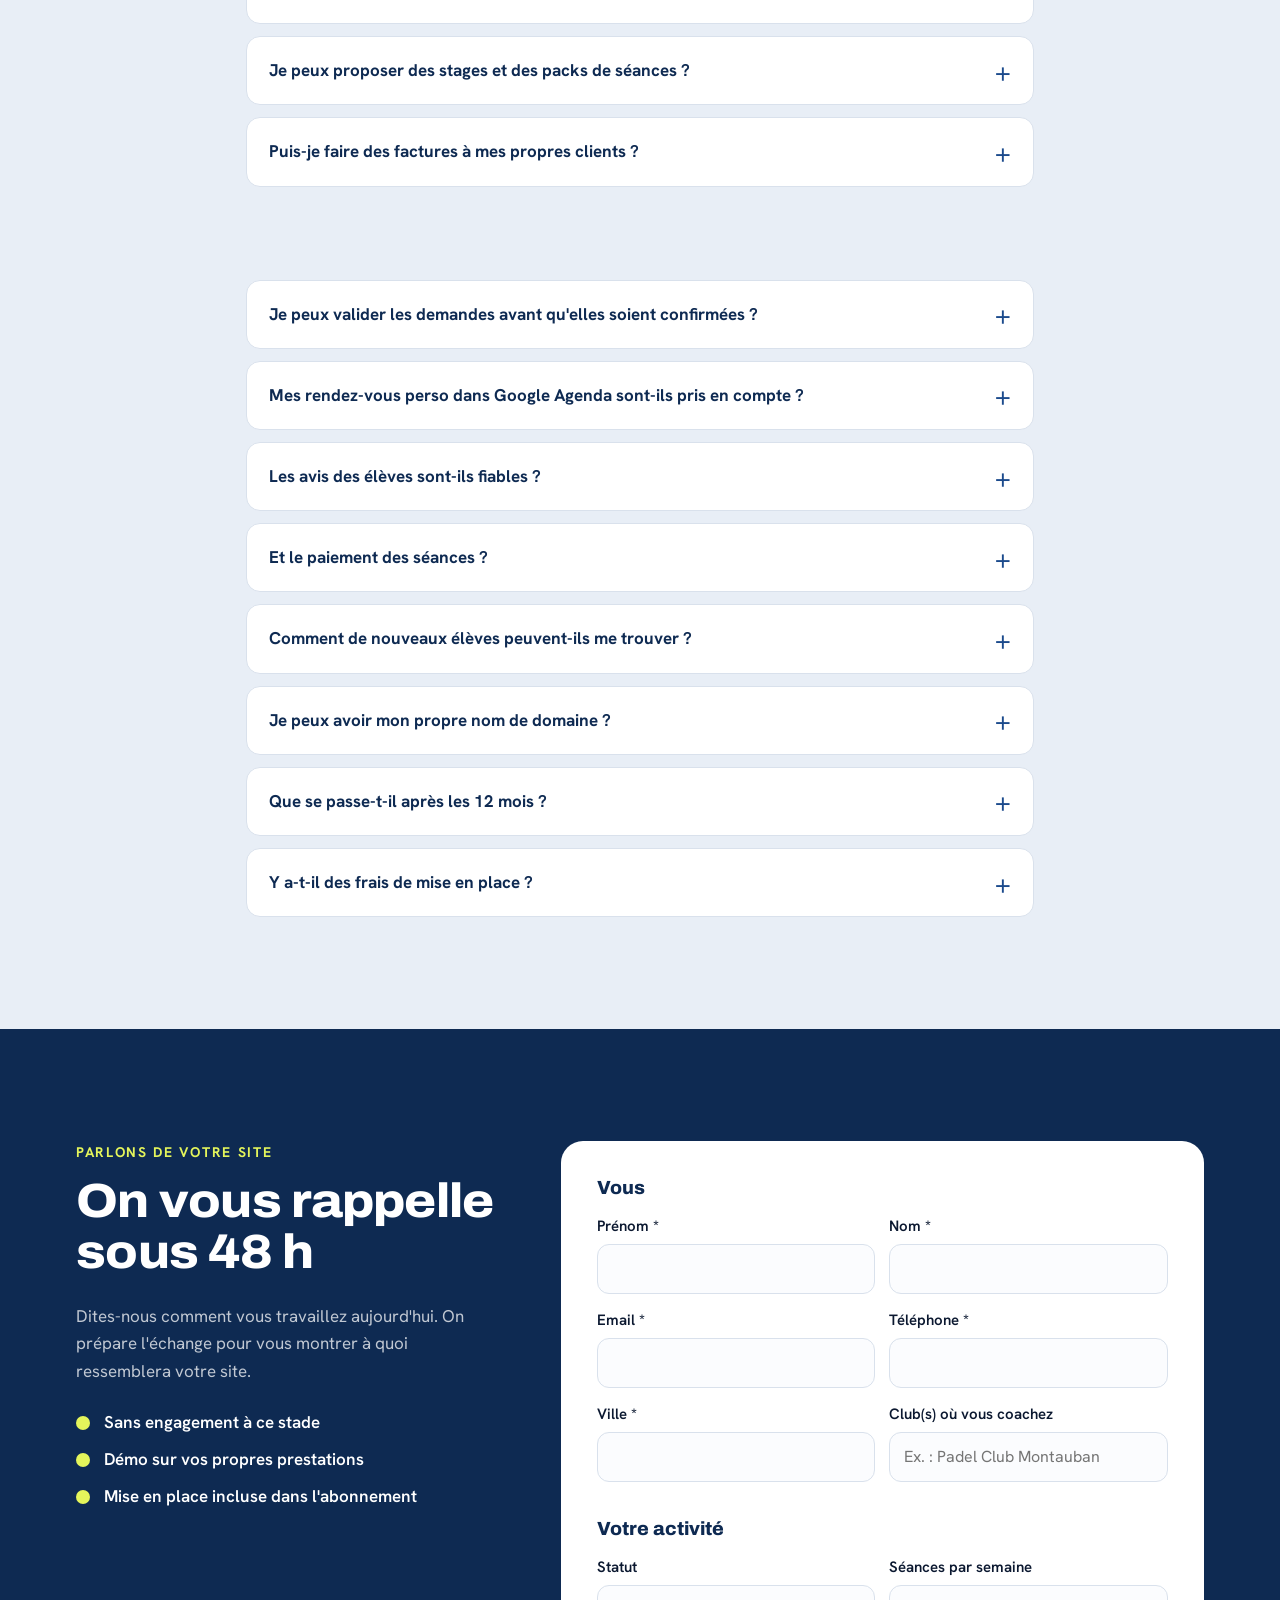
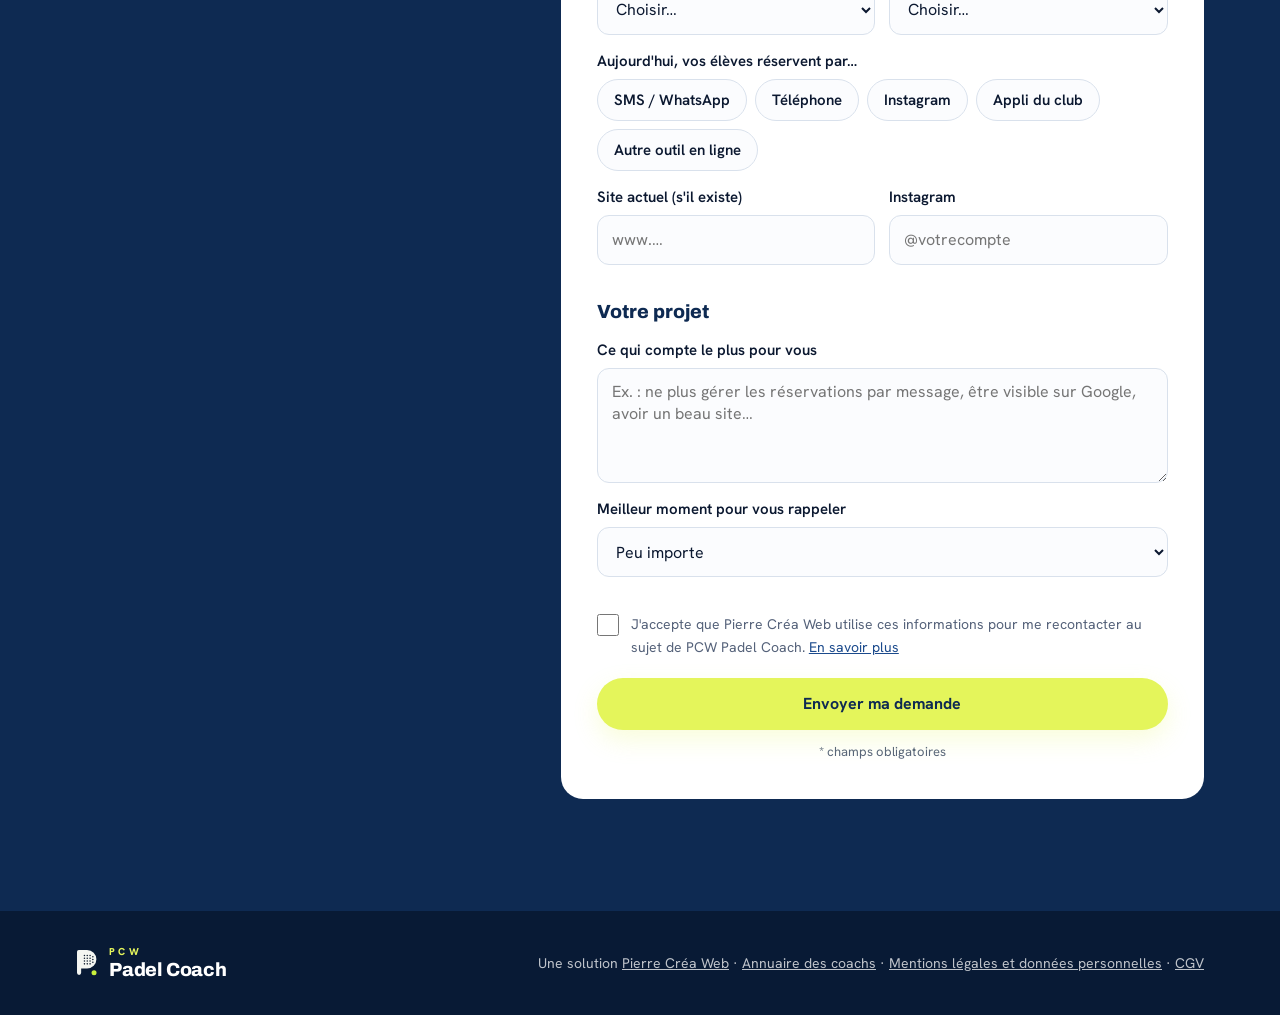
==== commit 680f65b3: "Page de vente et CGV : suppression des 39 € de mise en ligne et de l'offre de lancement Co-Authored-" ====
--- a/index.html
+++ b/index.html
@@ -4,7 +4,7 @@
 <meta charset="utf-8">
 <meta name="viewport" content="width=device-width, initial-scale=1, viewport-fit=cover">
 <title>PCW Padel Coach : le site de réservation des coachs de padel</title>
-<meta name="description" content="Votre site de coach de padel, la réservation en ligne et votre agenda dans une seule application. 79 € par mois tout inclus. Mise en ligne offerte aux 10 premiers coachs.">
+<meta name="description" content="Votre site de coach de padel, la réservation en ligne et votre agenda dans une seule application. 79 € par mois tout inclus.">
 <meta name="robots" content="noindex, nofollow">
 <link rel="canonical" href="https://pcwpadel.fr/">
 <meta property="og:type" content="website">
@@ -51,7 +51,7 @@
   <section class="hero">
     <div class="wrap hero__in">
       <div class="hero__text">
-        <p class="pill"><span class="pill__dot" aria-hidden="true"></span>Lancement : mise en ligne offerte aux 10 premiers coachs</p>
+        <p class="pill"><span class="pill__dot" aria-hidden="true"></span>Mise en place incluse dans l'abonnement</p>
         <h1>Vos élèves réservent.<br>Vous <em>coachez.</em></h1>
         <p class="lead">Votre site de coach de padel, la réservation en ligne et votre agenda dans une seule application. Fini les SMS à 23&nbsp;h pour caler un cours.</p>
         <div class="hero__cta">
@@ -282,7 +282,7 @@
             <p class="math__text">À peine plus <b>d'un cours par mois</b>. <br>Le reste, c'est <span class="math__hl">du temps gagné</span>.</p>
             <svg class="math__clock" viewBox="0 0 48 48" aria-hidden="true"><circle cx="24" cy="24" r="19"/><path class="math__hand math__hand--m" d="M24 24V11"/><path class="math__hand math__hand--h" d="M24 24h8"/></svg>
           </div>
-          <p class="price__setup">Mise en ligne : <s>39 €</s> <b>offerte aux 10 premiers coachs</b></p>
+          <p class="price__setup"><b>Mise en place du site incluse</b>, sans frais supplémentaires</p>
         </div>
         <div class="price__cats">
           <div class="pcat"><h4>Votre site</h4><ul class="checks checks--price"><li>Site à vos couleurs, avec logo et photos</li><li>Textes et prix modifiables seul</li><li>Hébergement, sécurité et sauvegardes</li></ul></div>
@@ -332,8 +332,8 @@
           <p>Oui, votre site peut être à votre nom (par exemple <i>votre-nom-padel.fr</i>). On en parle lors de notre échange.</p></details>
         <details><summary>Que se passe-t-il après les 12 mois ?</summary>
           <p>L'abonnement continue au même prix, et vous pouvez l'arrêter chaque mois en prévenant 30 jours à l'avance.</p></details>
-        <details><summary>Qu'est-ce que j'ai à faire dans l'offre de lancement ?</summary>
-          <p>Rien de plus : les 10 premiers coachs qui s'abonnent ne paient pas les 39 € de mise en ligne. Remplissez le formulaire, on vous rappelle.</p></details>
+        <details><summary>Y a-t-il des frais de mise en place ?</summary>
+          <p>Non. La création de votre site et sa mise en ligne sont comprises dans les 79 € par mois. Remplissez le formulaire, on vous rappelle.</p></details>
       </div>
     </div>
   </section>
@@ -348,7 +348,7 @@
         <ul class="contact__list">
           <li>Sans engagement à ce stade</li>
           <li>Démo sur vos propres prestations</li>
-          <li>Mise en ligne offerte aux 10 premiers coachs</li>
+          <li>Mise en place incluse dans l'abonnement</li>
         </ul>
       </div>
 
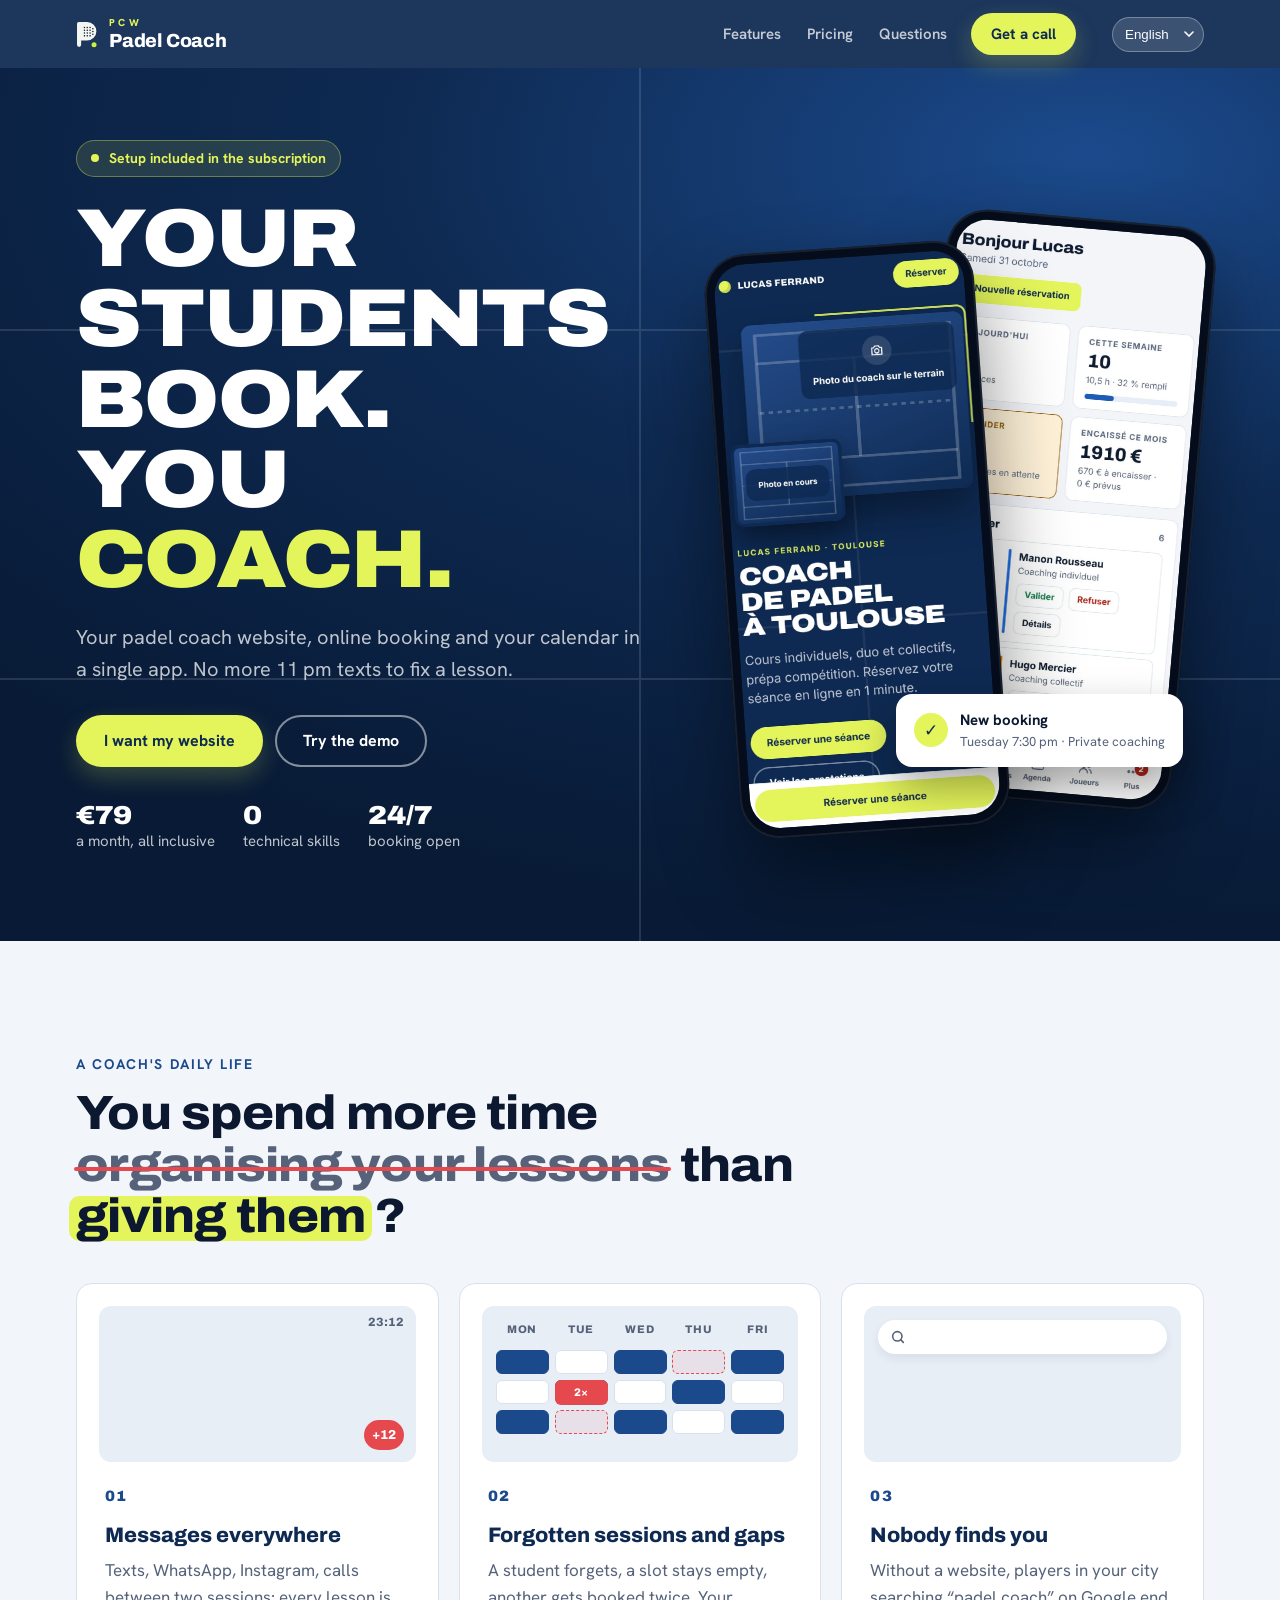
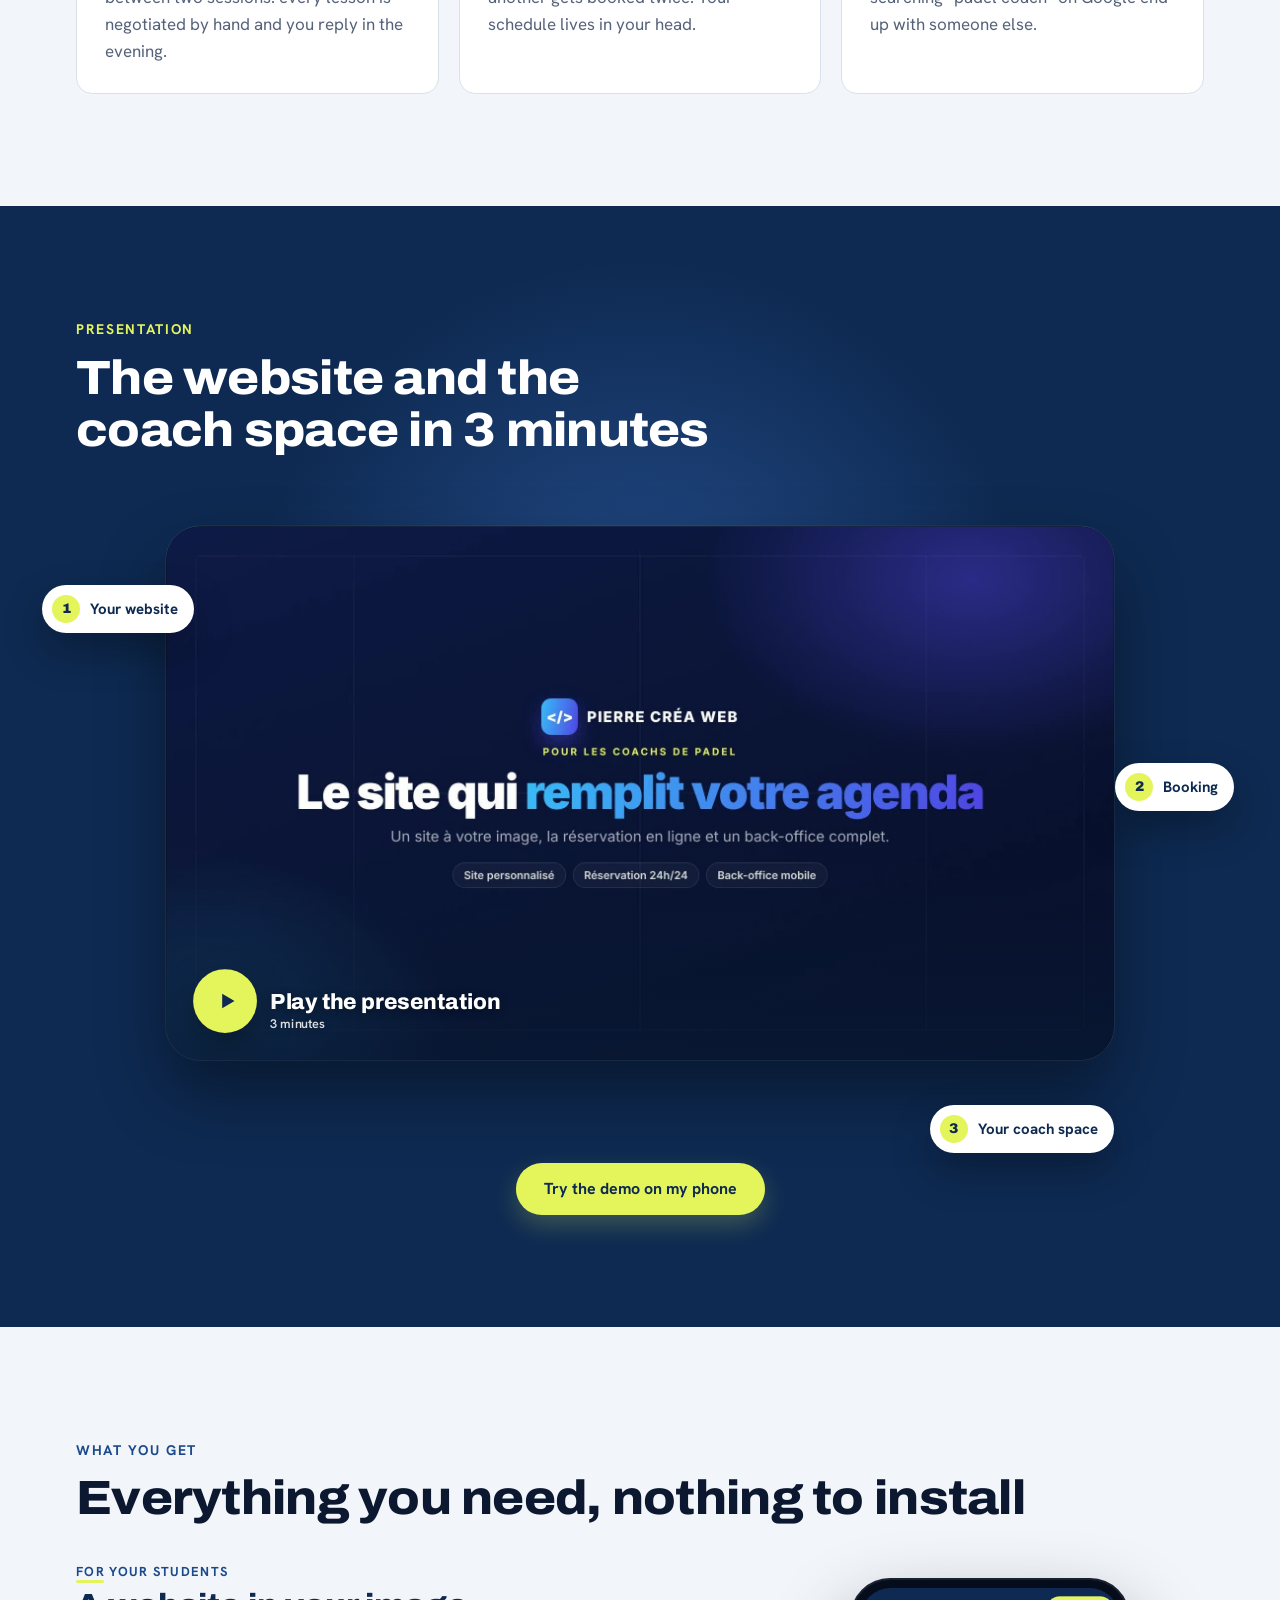
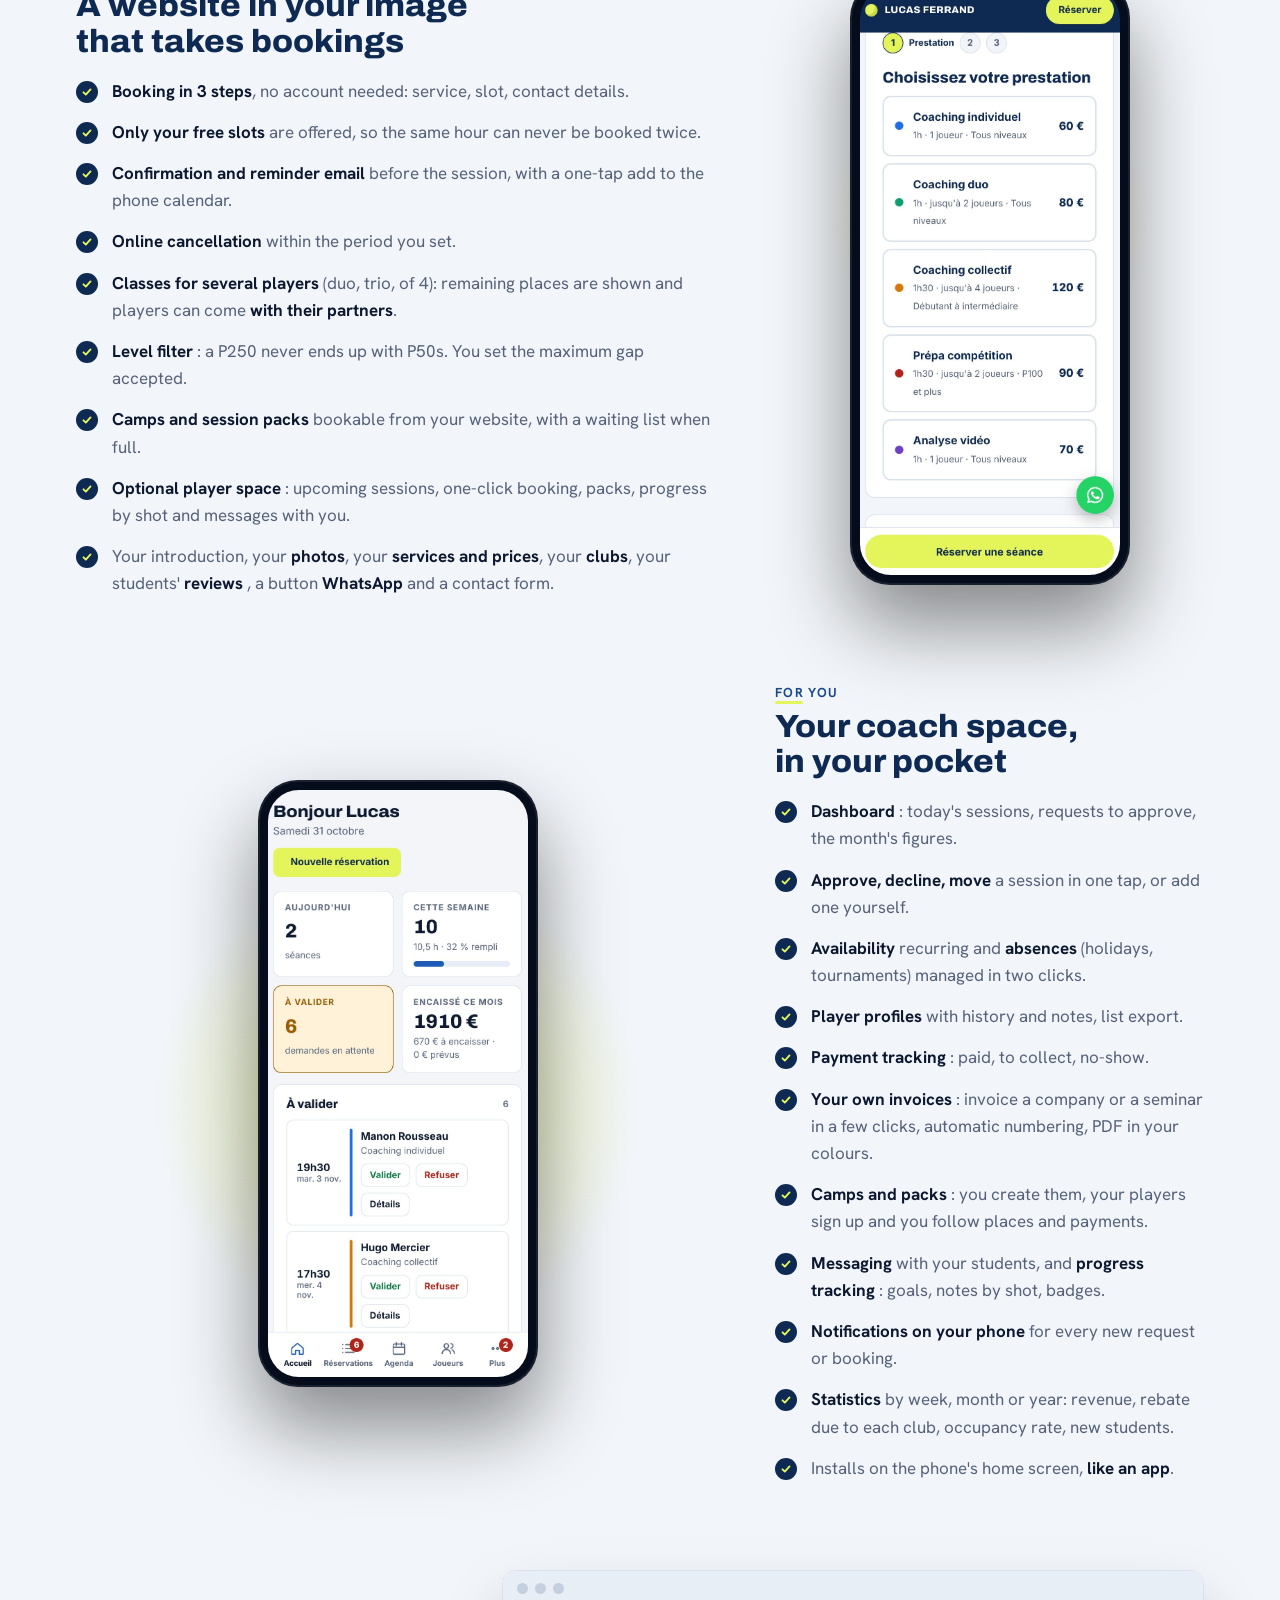
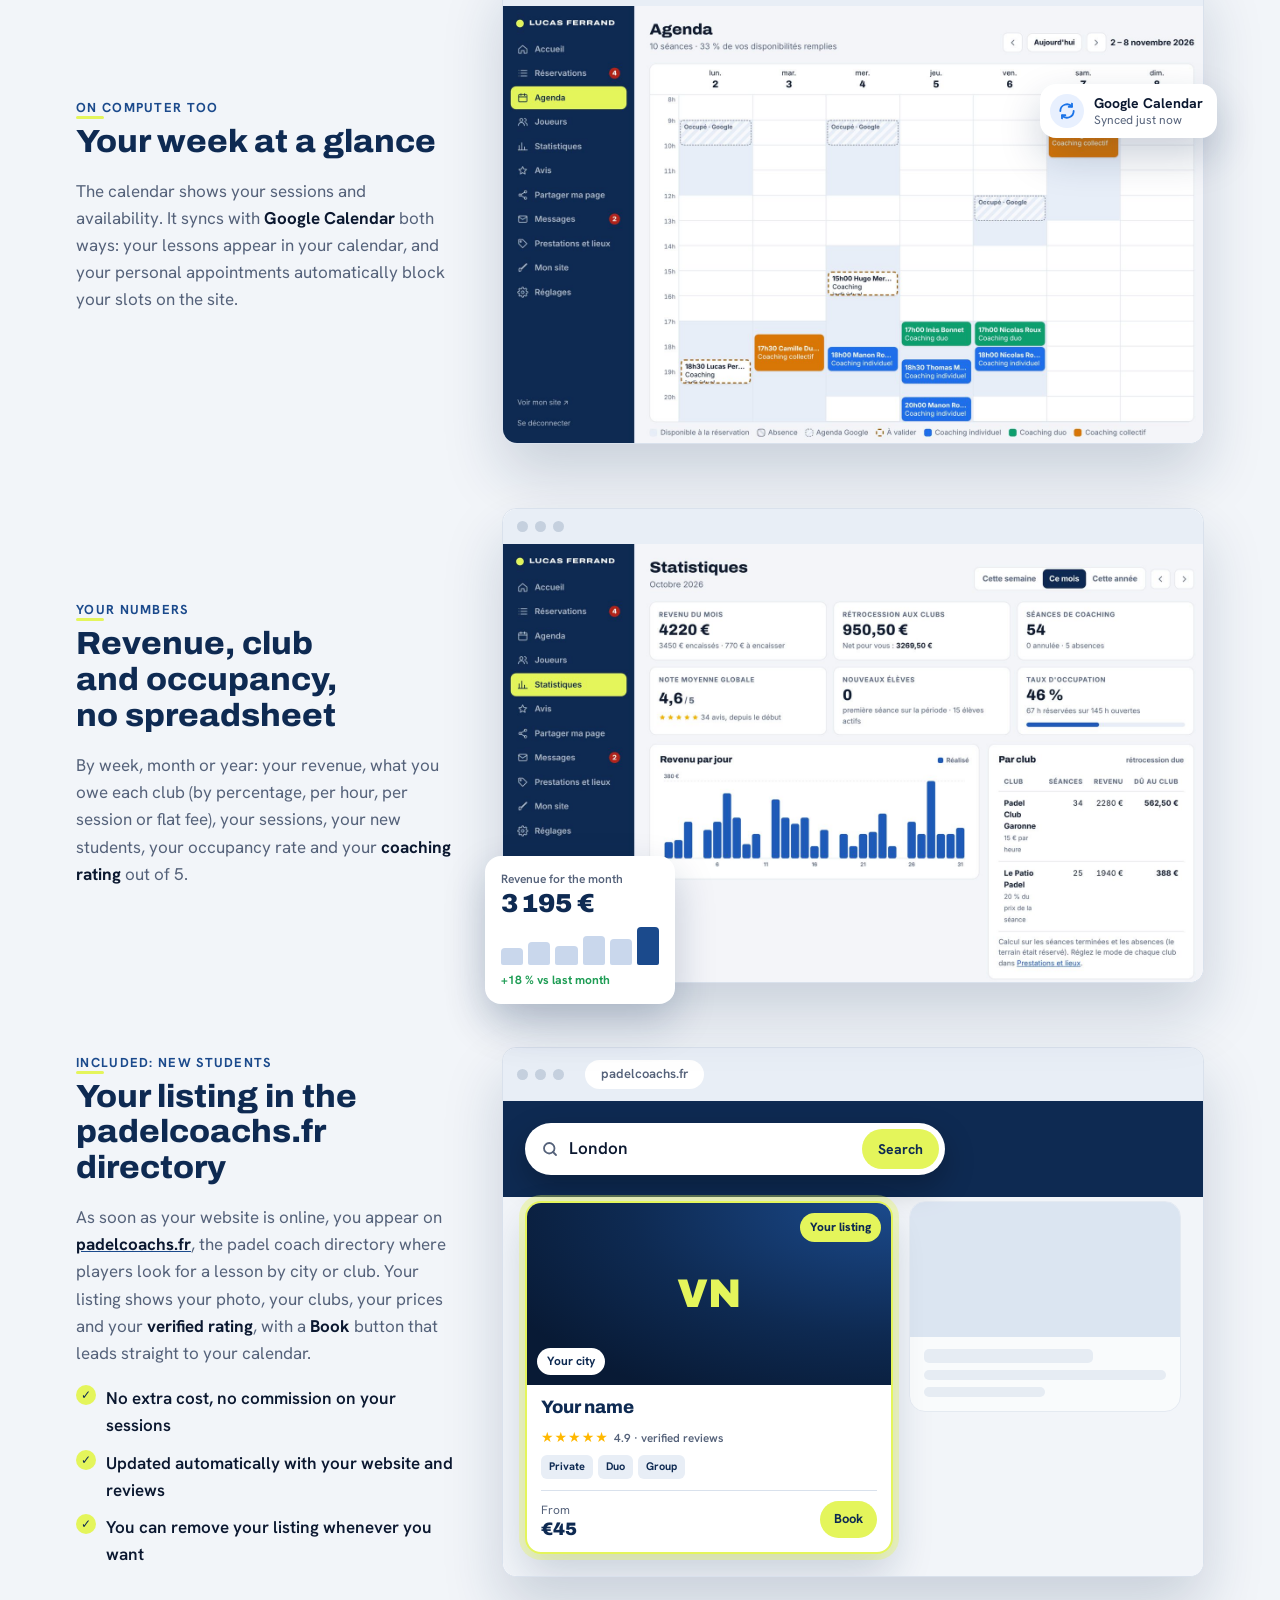
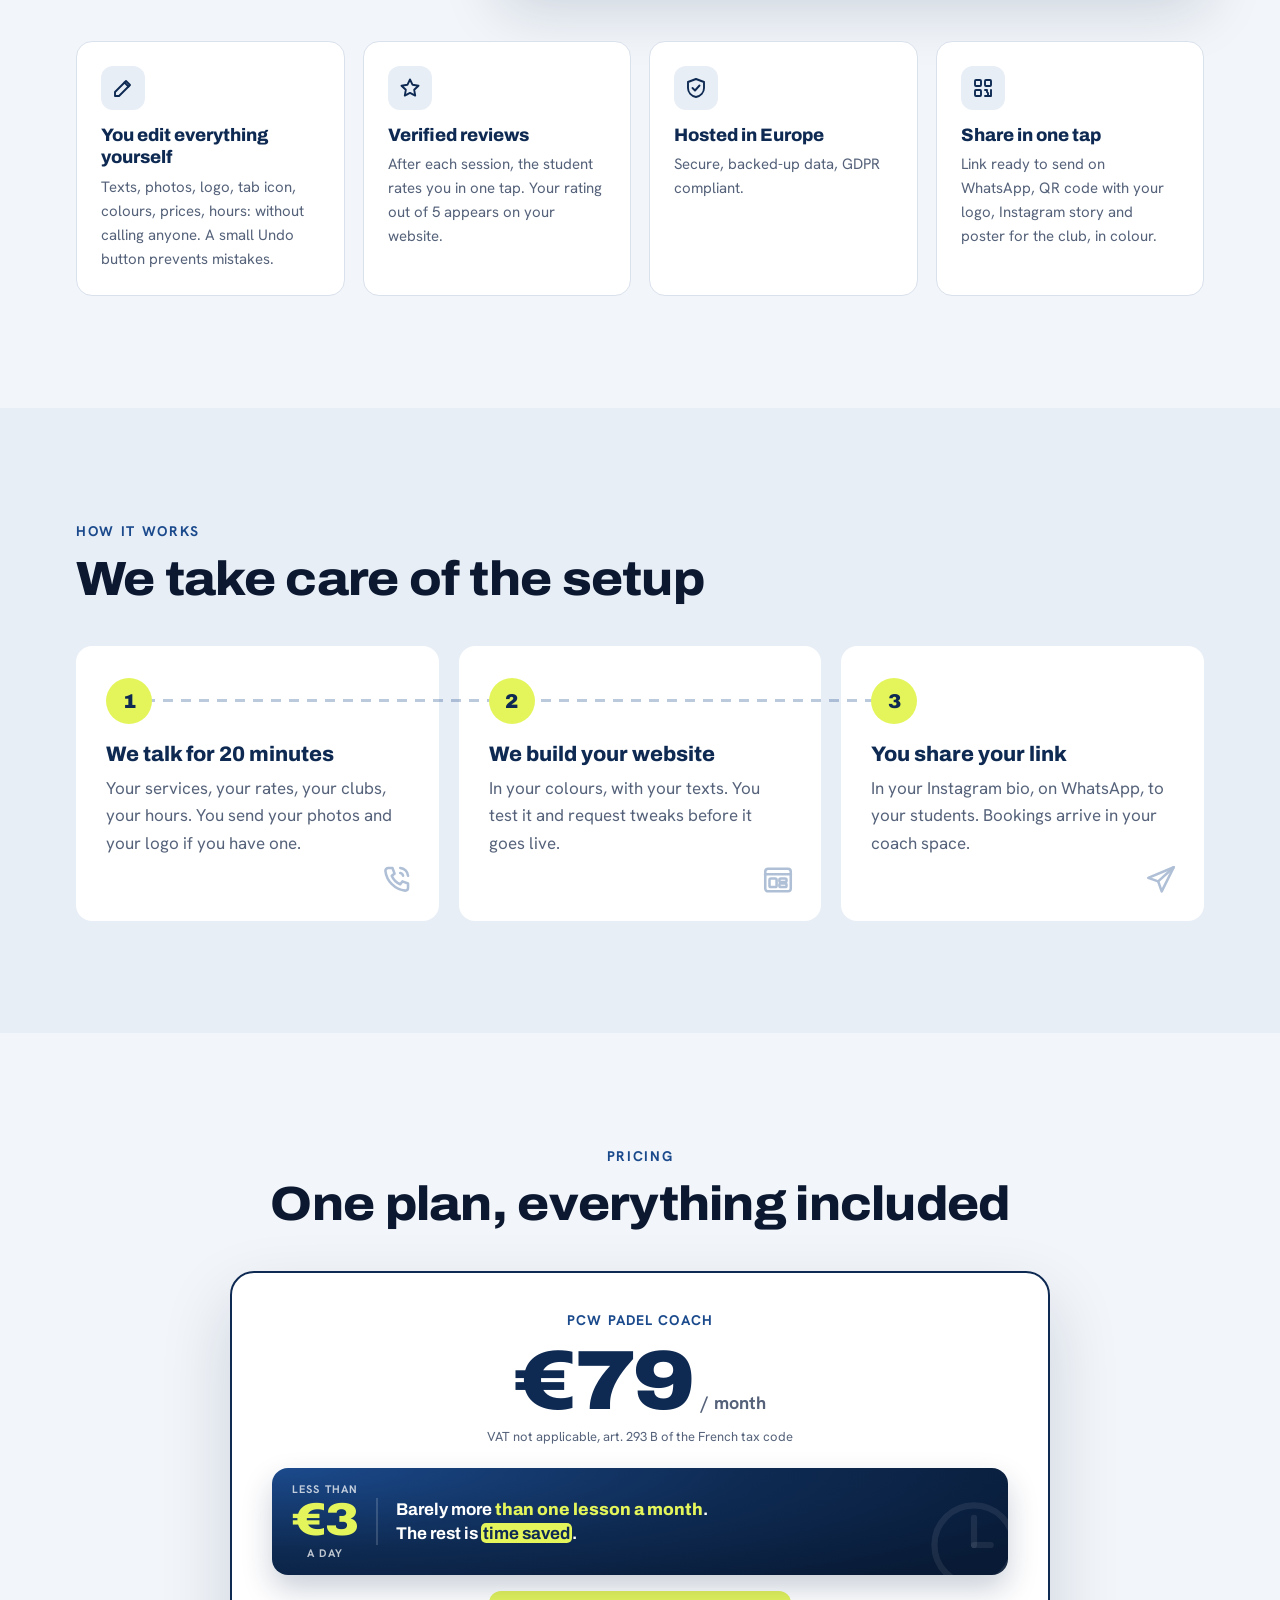
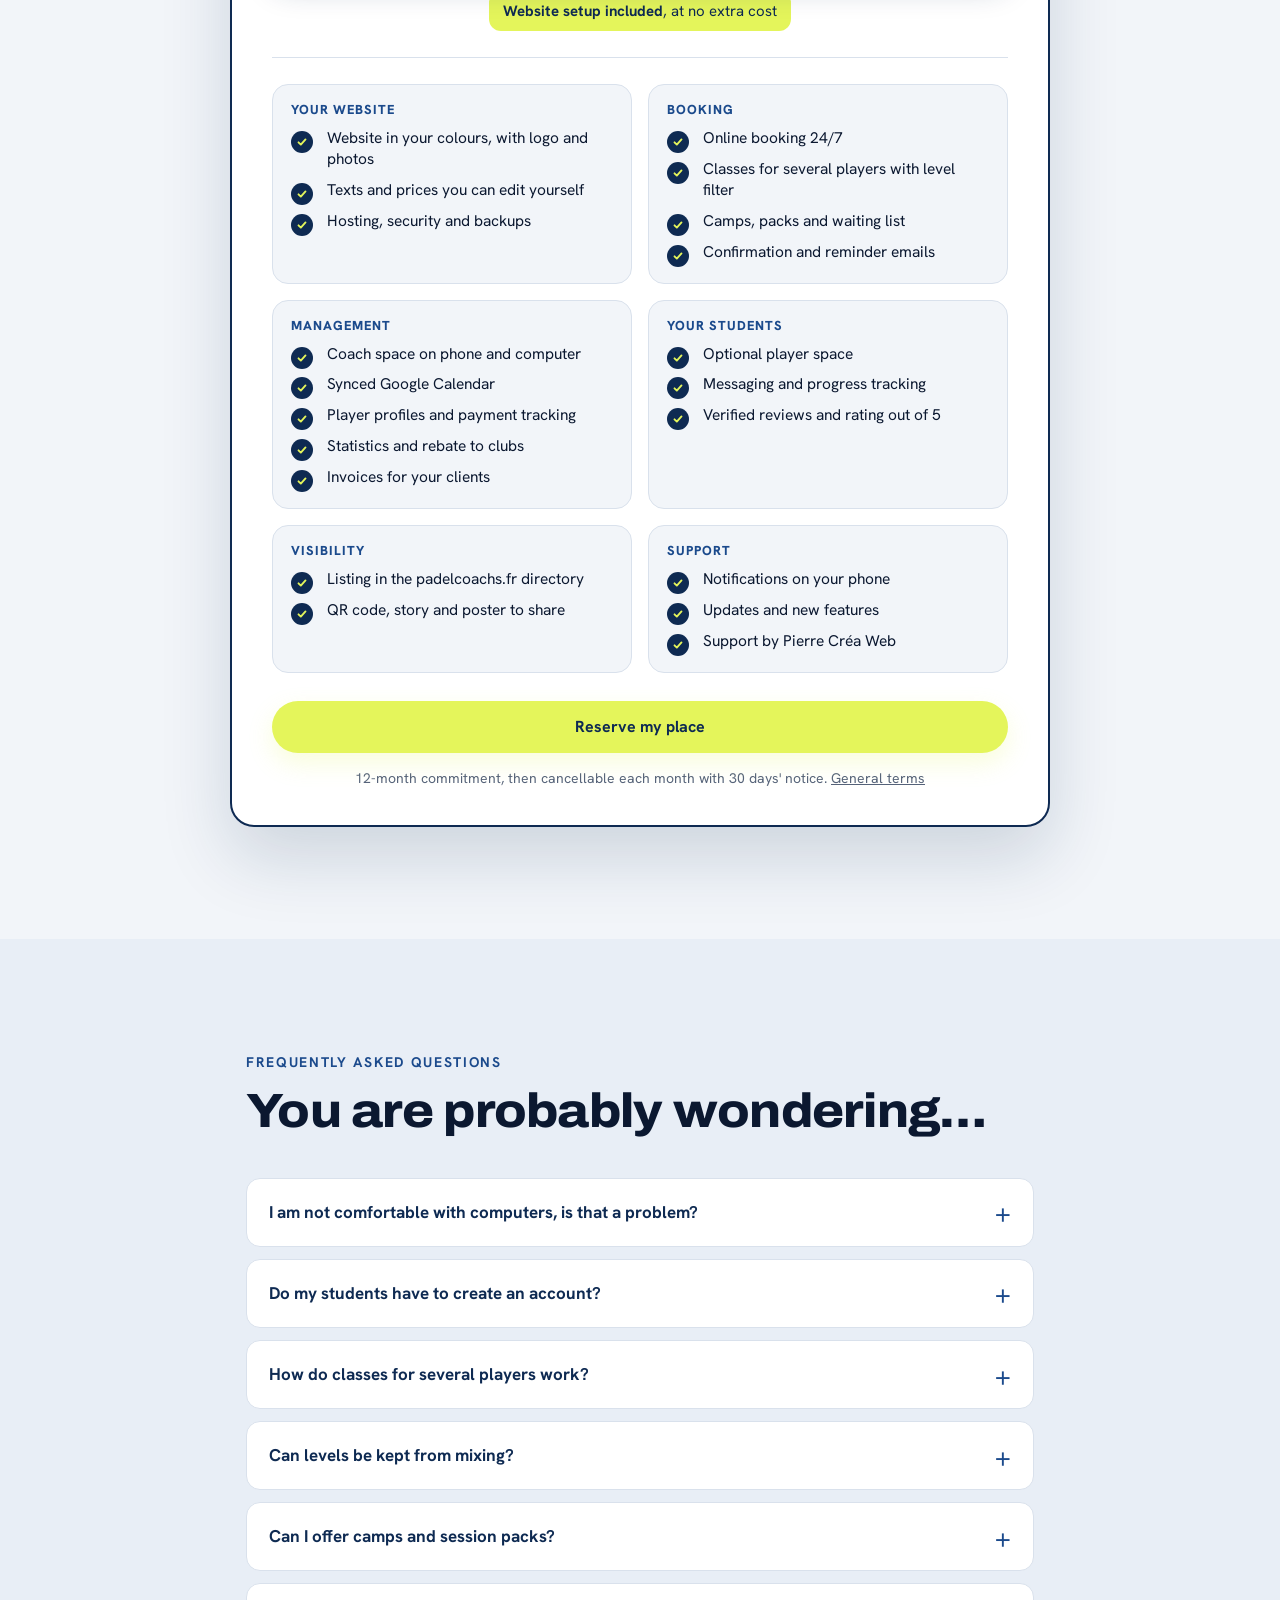
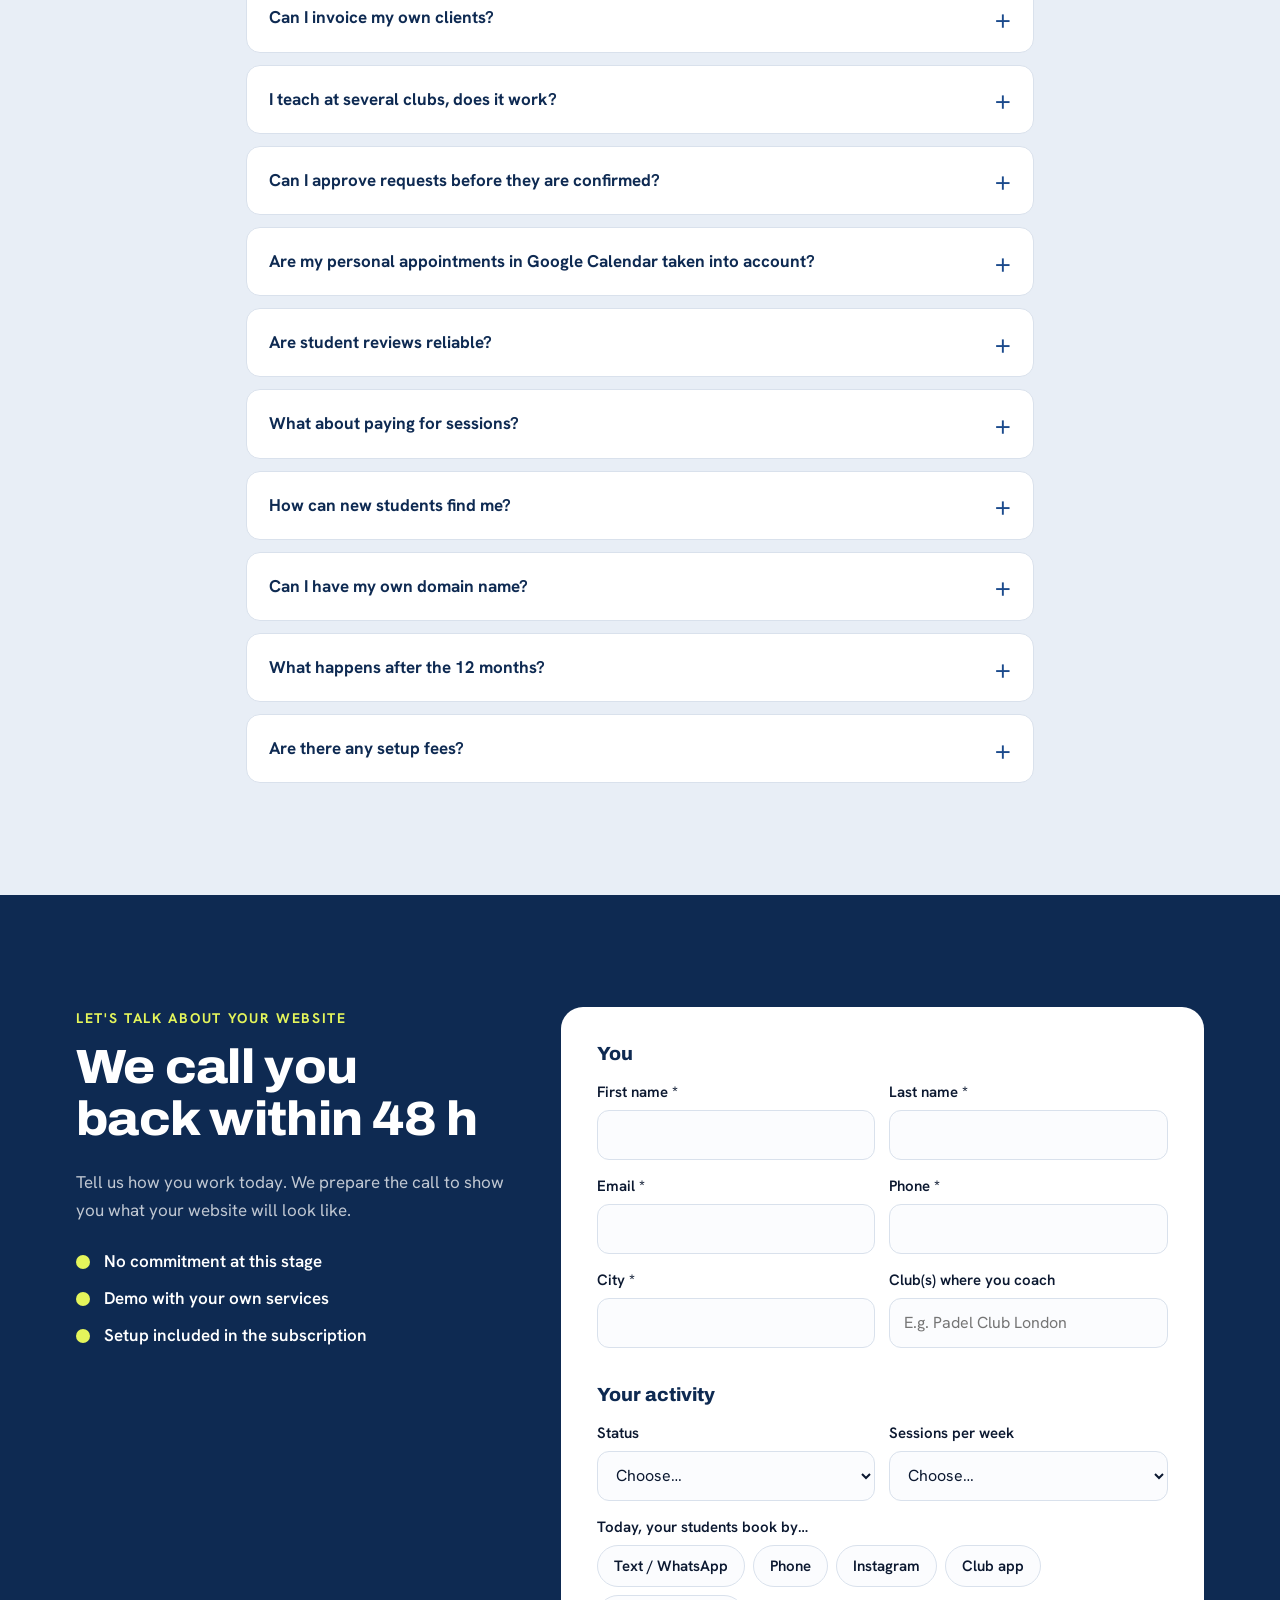
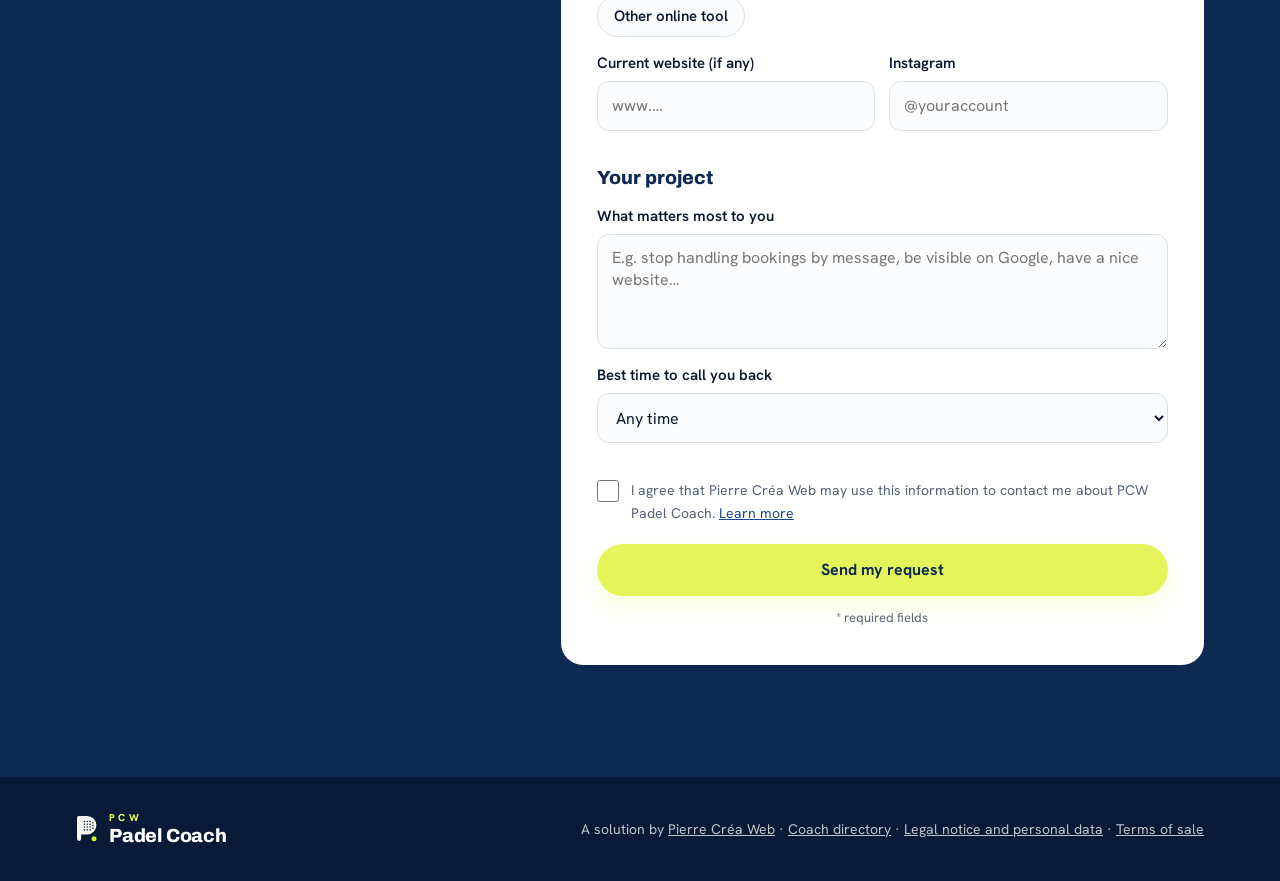
==== commit 4eddb483: "Page de vente et annuaire : espagnol et anglais, sélecteur de langue Co-Authored-By: Claude Sonnet 5" ====
--- a/index.html
+++ b/index.html
@@ -445,6 +445,7 @@
 
 <a class="mobile-cta btn btn--ball" href="#contact">Je veux mon site</a>
 
+<script src="assets/i18n.js?v=20261109" data-only data-dict="vitrine"></script>
 <script src="pcw-config.js?v=20261102b"></script>
 <script src="sales.js?v=20261102c"></script>
 <script src="motion.js?v=20261102b"></script>
--- a/sales.css
+++ b/sales.css
@@ -738,3 +738,7 @@
 .pcat .checks--price { gap: 10px; margin: 0; }
 .pcat .checks li { font-size: 15.5px; line-height: 1.35; }
 @media (max-width: 640px) { .price__cats { grid-template-columns: 1fr; } }
+
+.langsw { margin-left: 12px; appearance: none; -webkit-appearance: none; background: rgba(255, 255, 255, .14) url("data:image/svg+xml,%3Csvg xmlns='http://www.w3.org/2000/svg' width='10' height='6' viewBox='0 0 10 6'%3E%3Cpath d='M1 1l4 4 4-4' fill='none' stroke='%23fff' stroke-width='1.6' stroke-linecap='round'/%3E%3C/svg%3E") no-repeat right 9px center; color: #fff; border: 1px solid rgba(255, 255, 255, .3); border-radius: 999px; font: 700 13px/1 inherit; padding: 9px 26px 9px 12px; cursor: pointer; }
+.langsw option { color: #0E1B2C; }
+@media (max-width: 520px) { .top .btn--sm { padding: 0 12px; font-size: 13px; min-height: 38px; } .langsw { margin-left: 6px; padding: 9px 22px 9px 10px; } .top__in { gap: 10px; } }
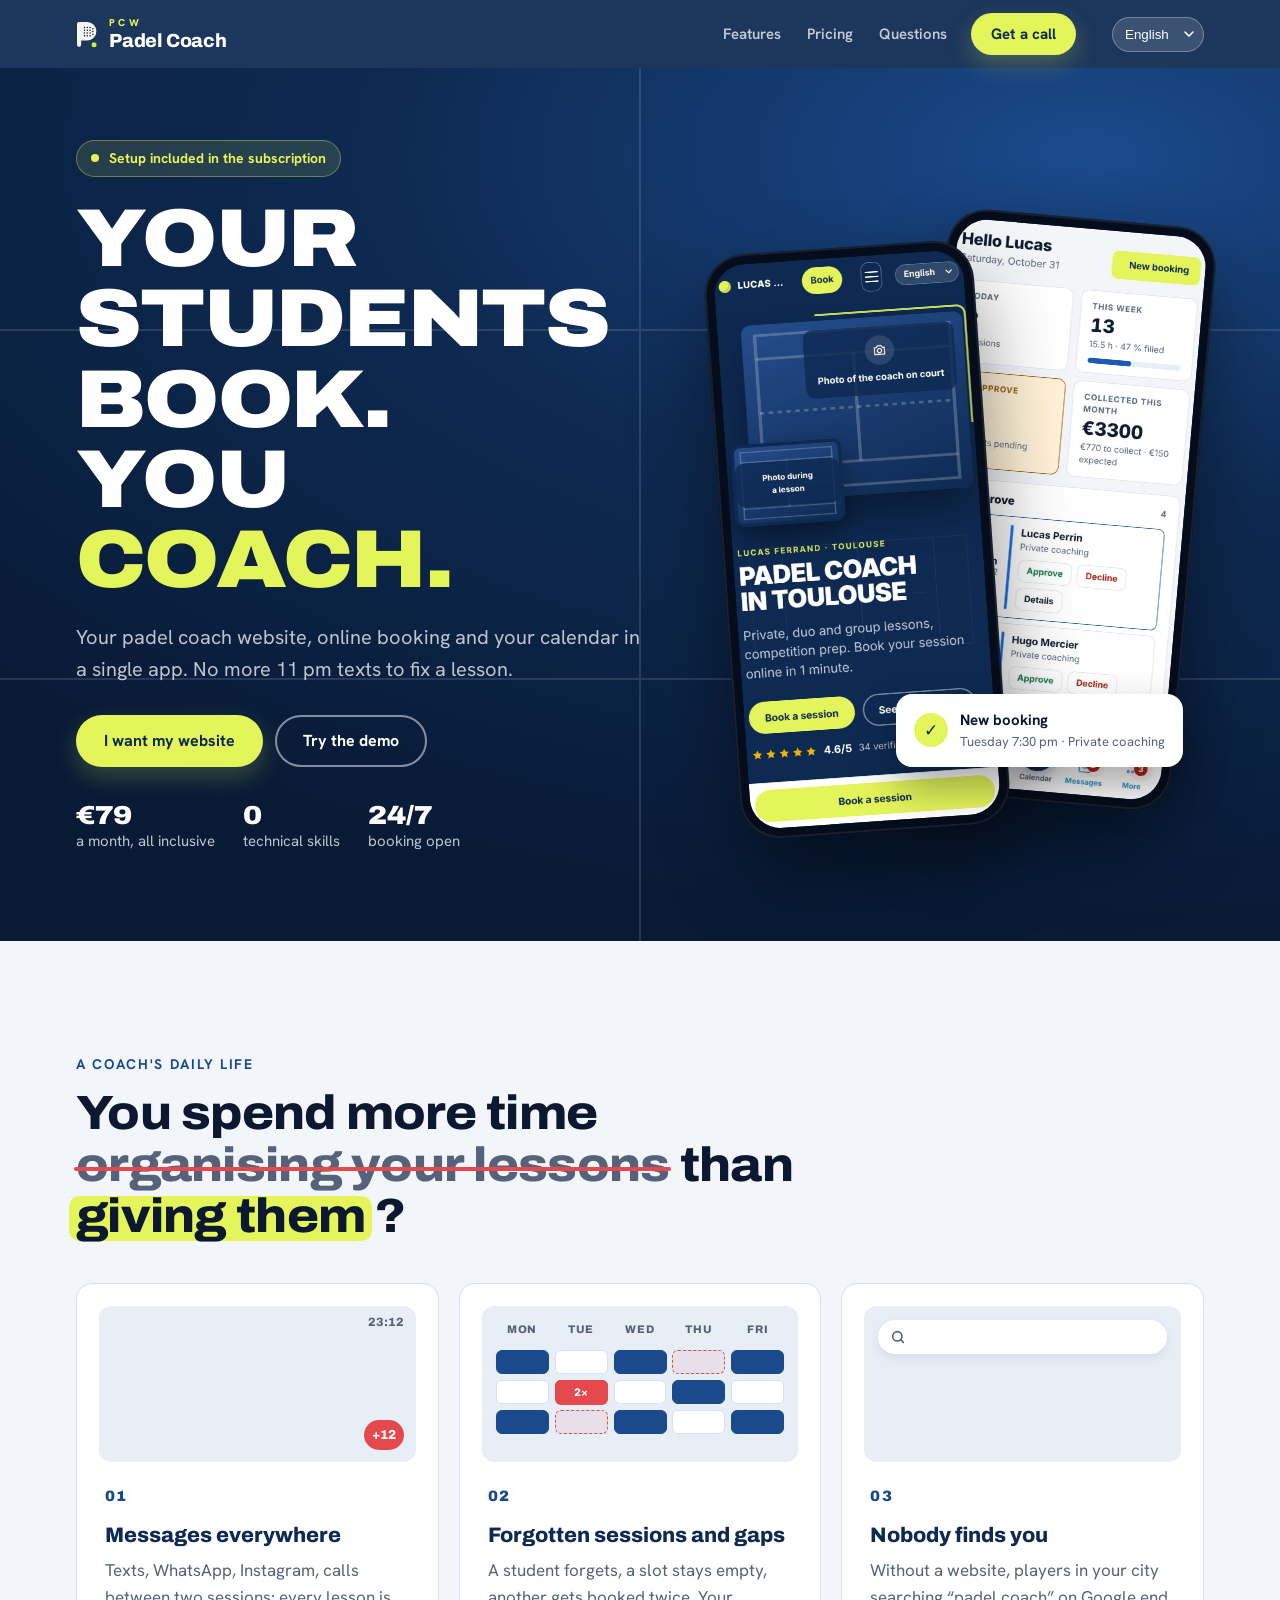
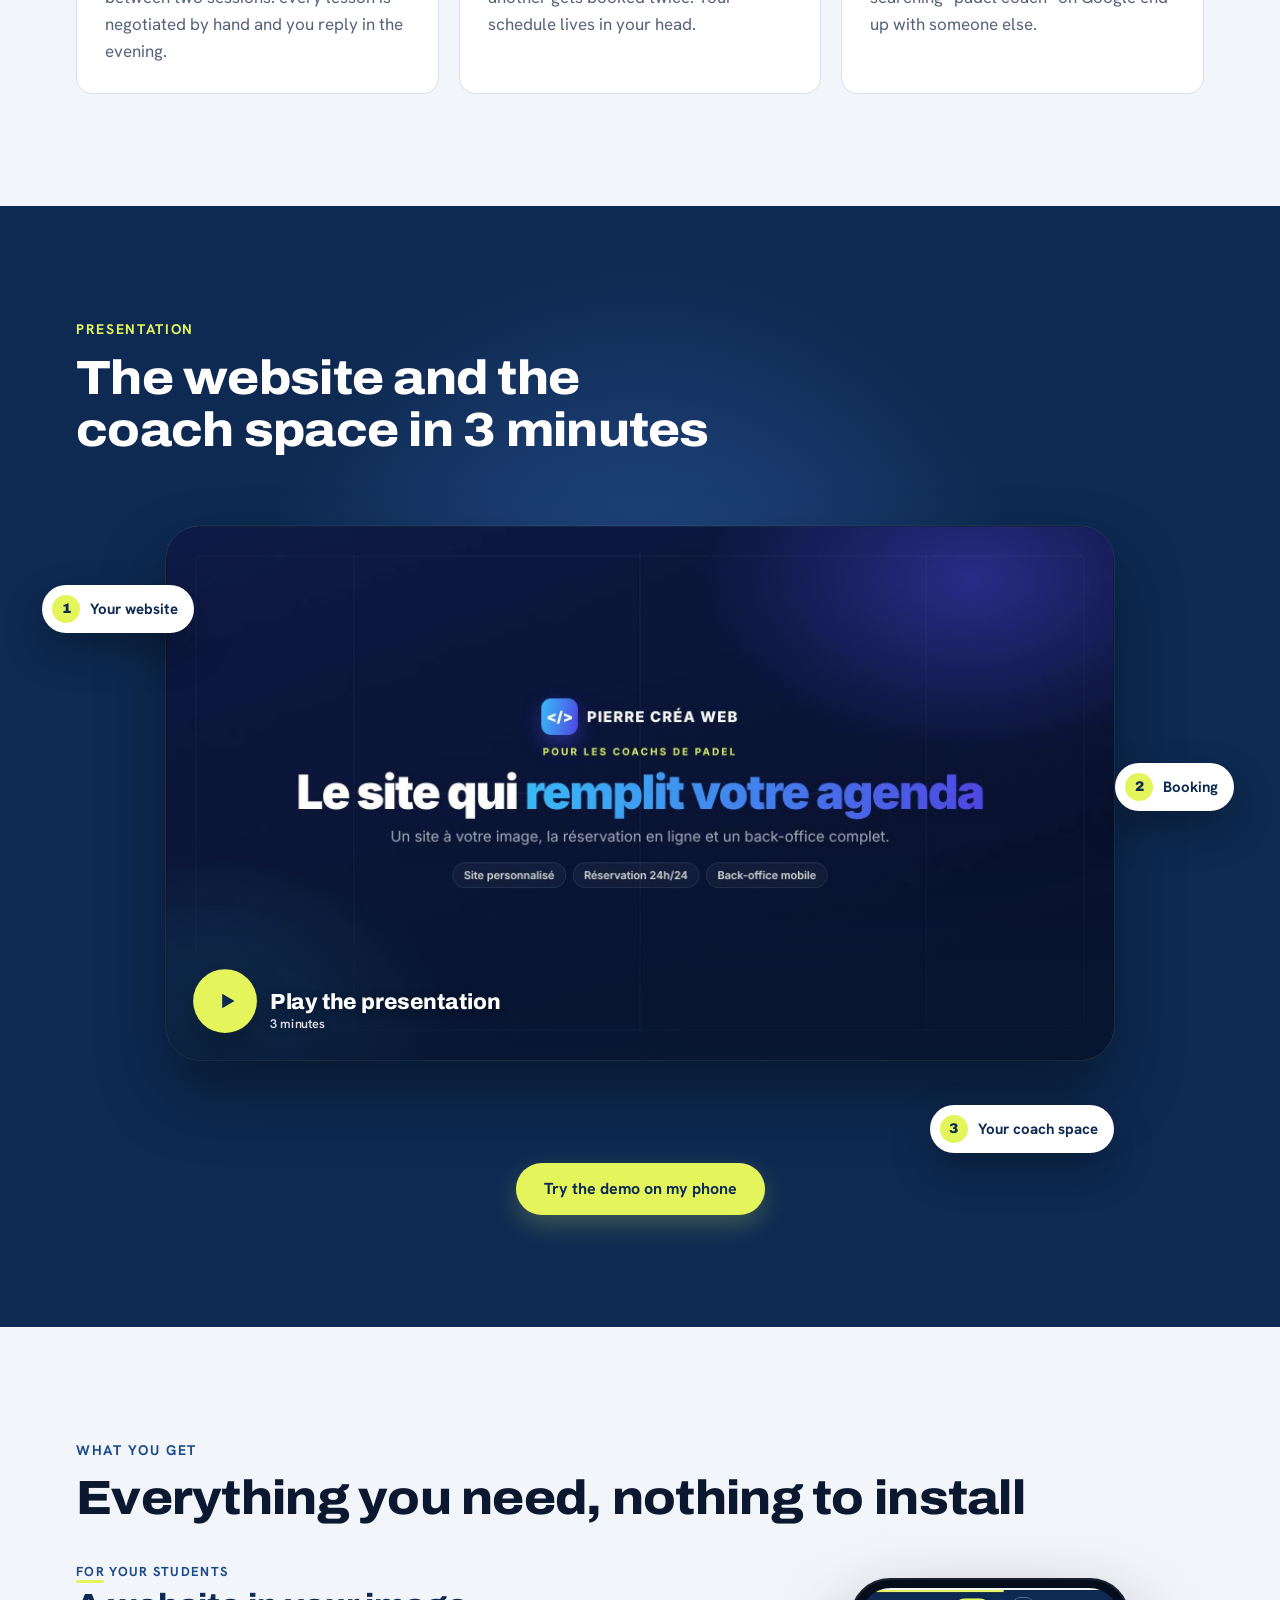
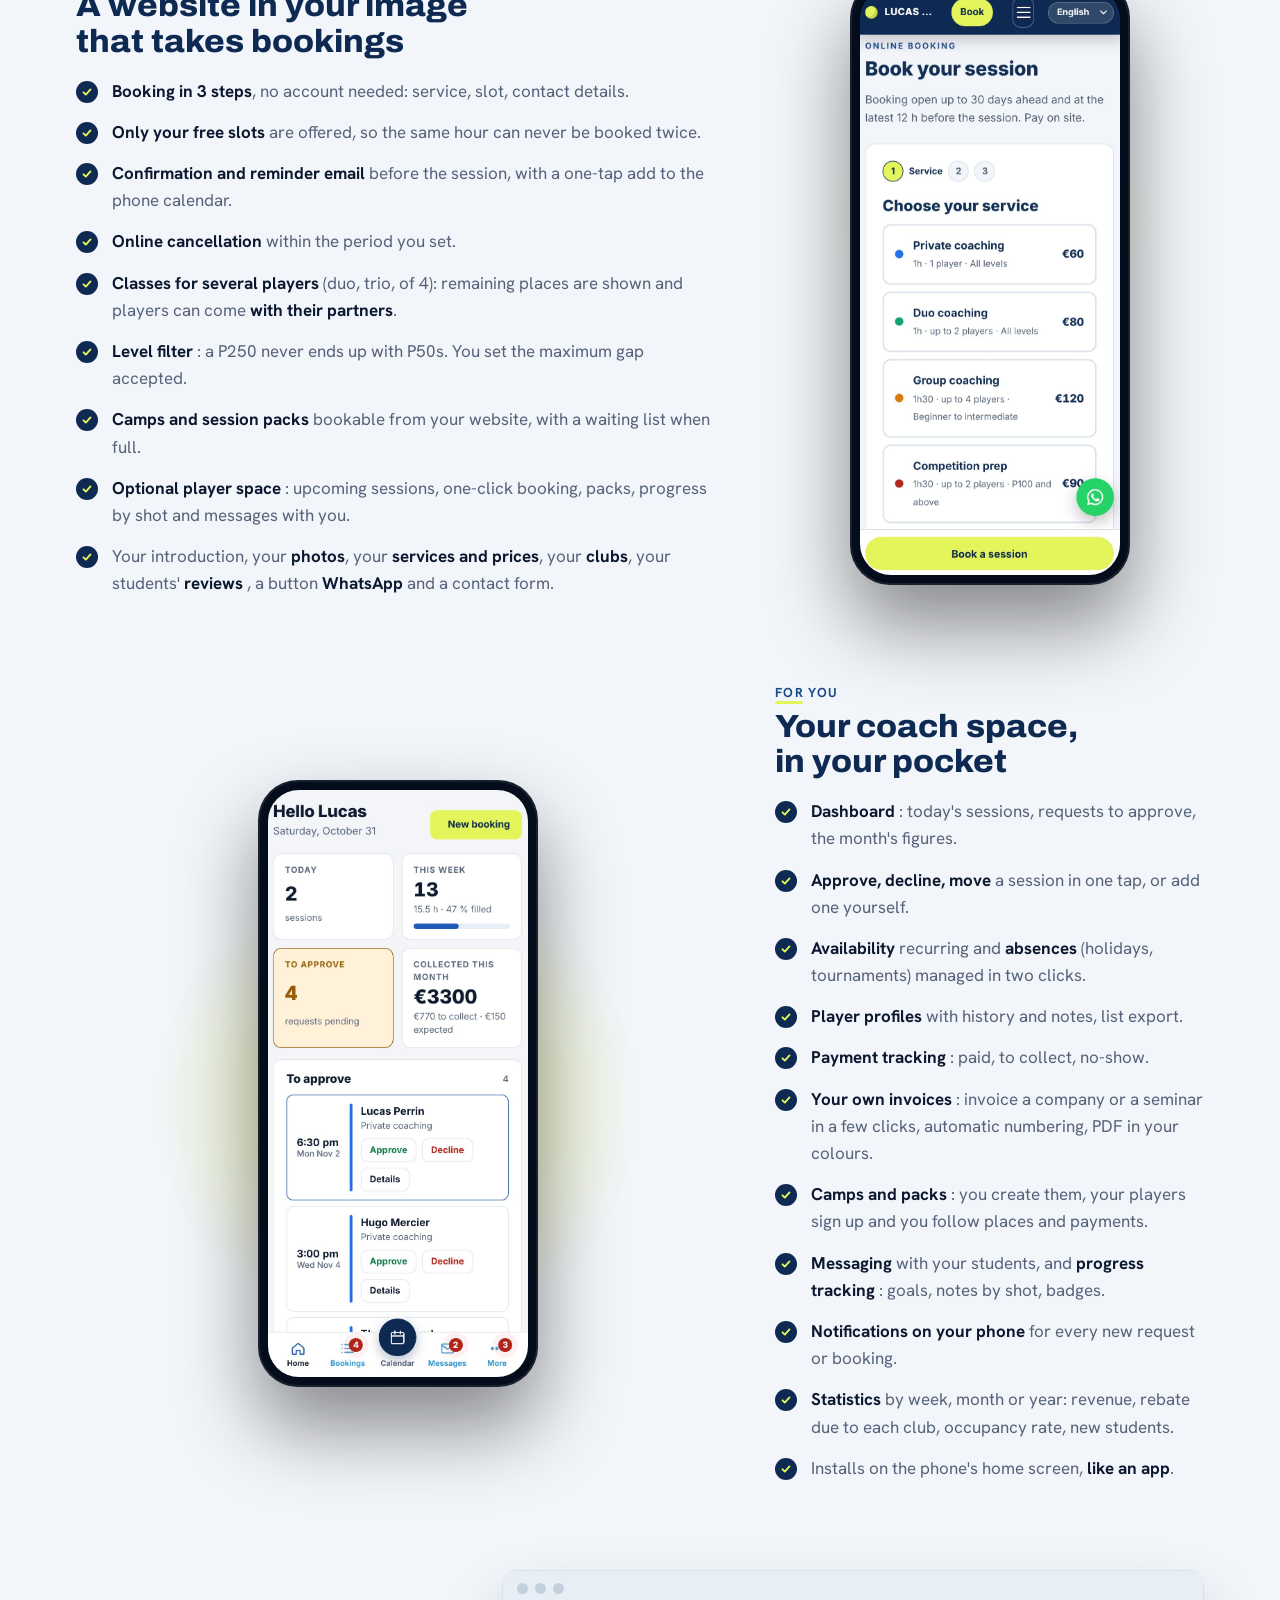
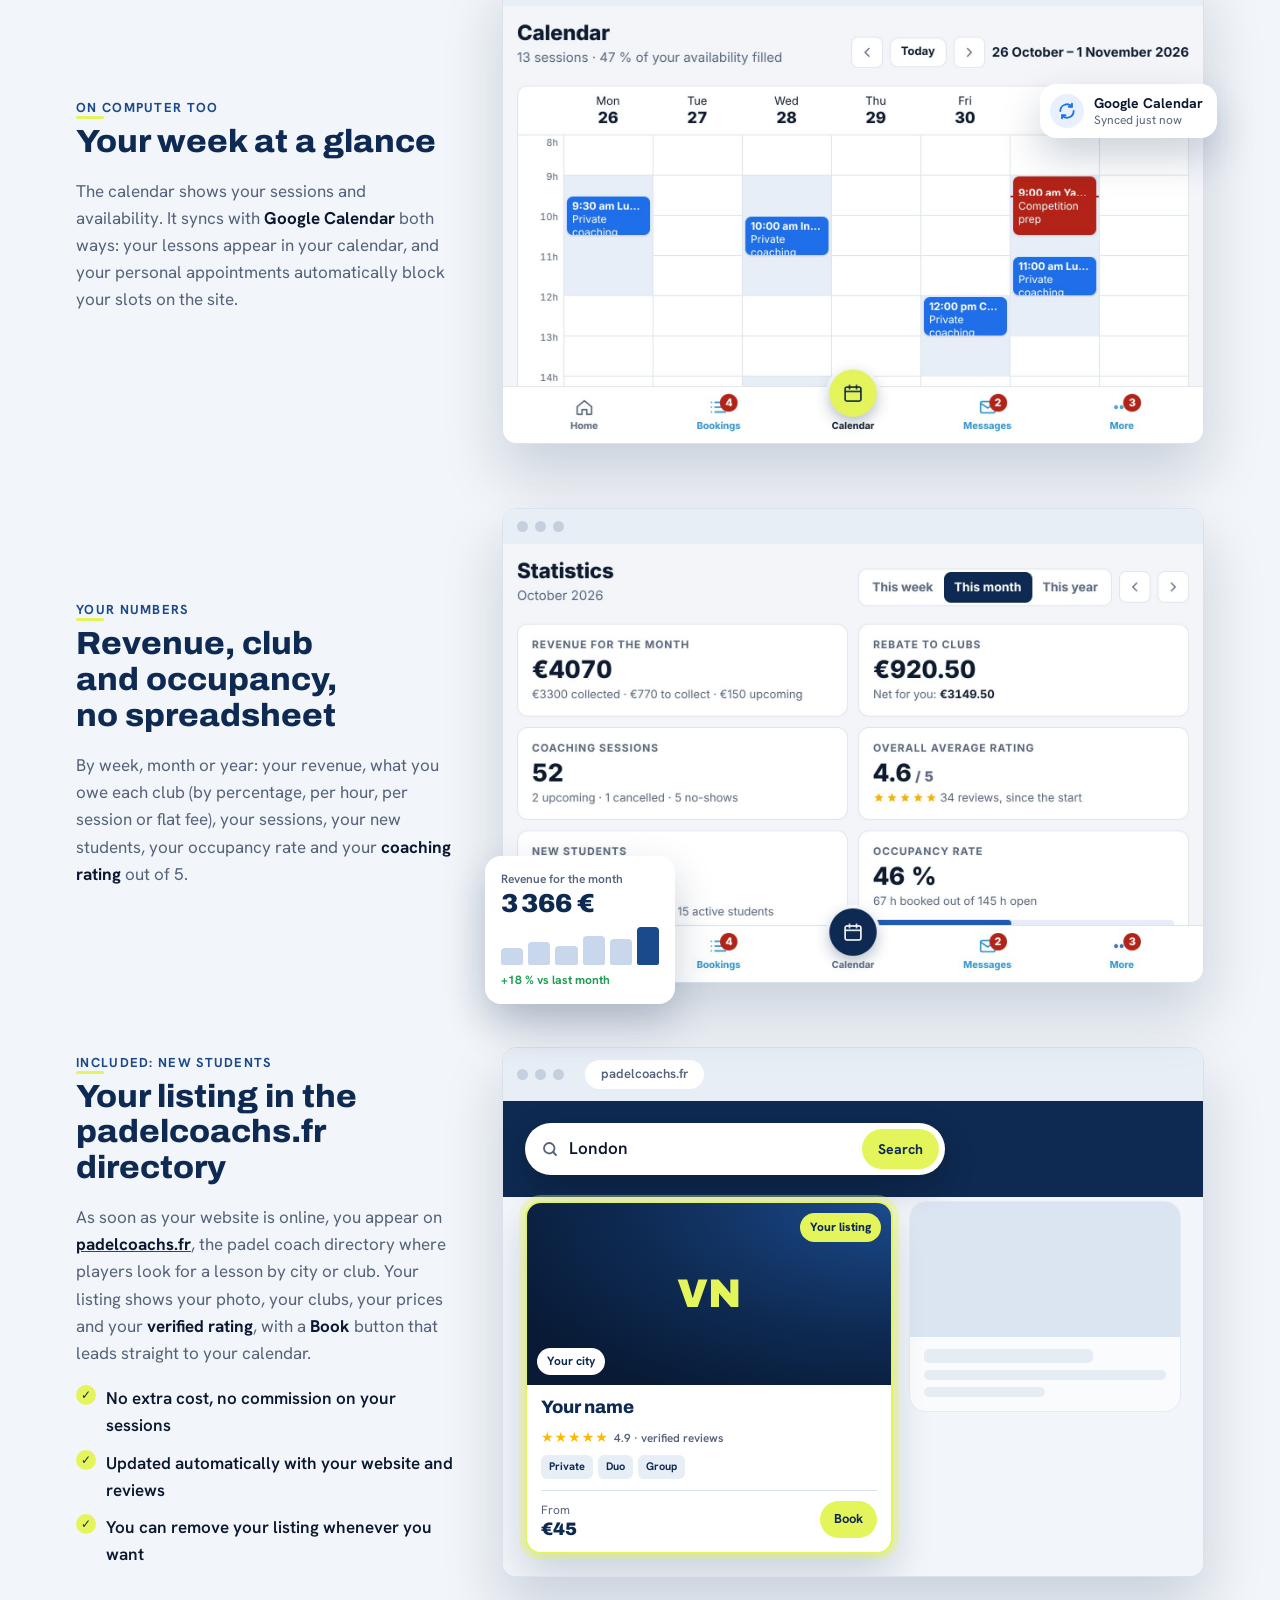
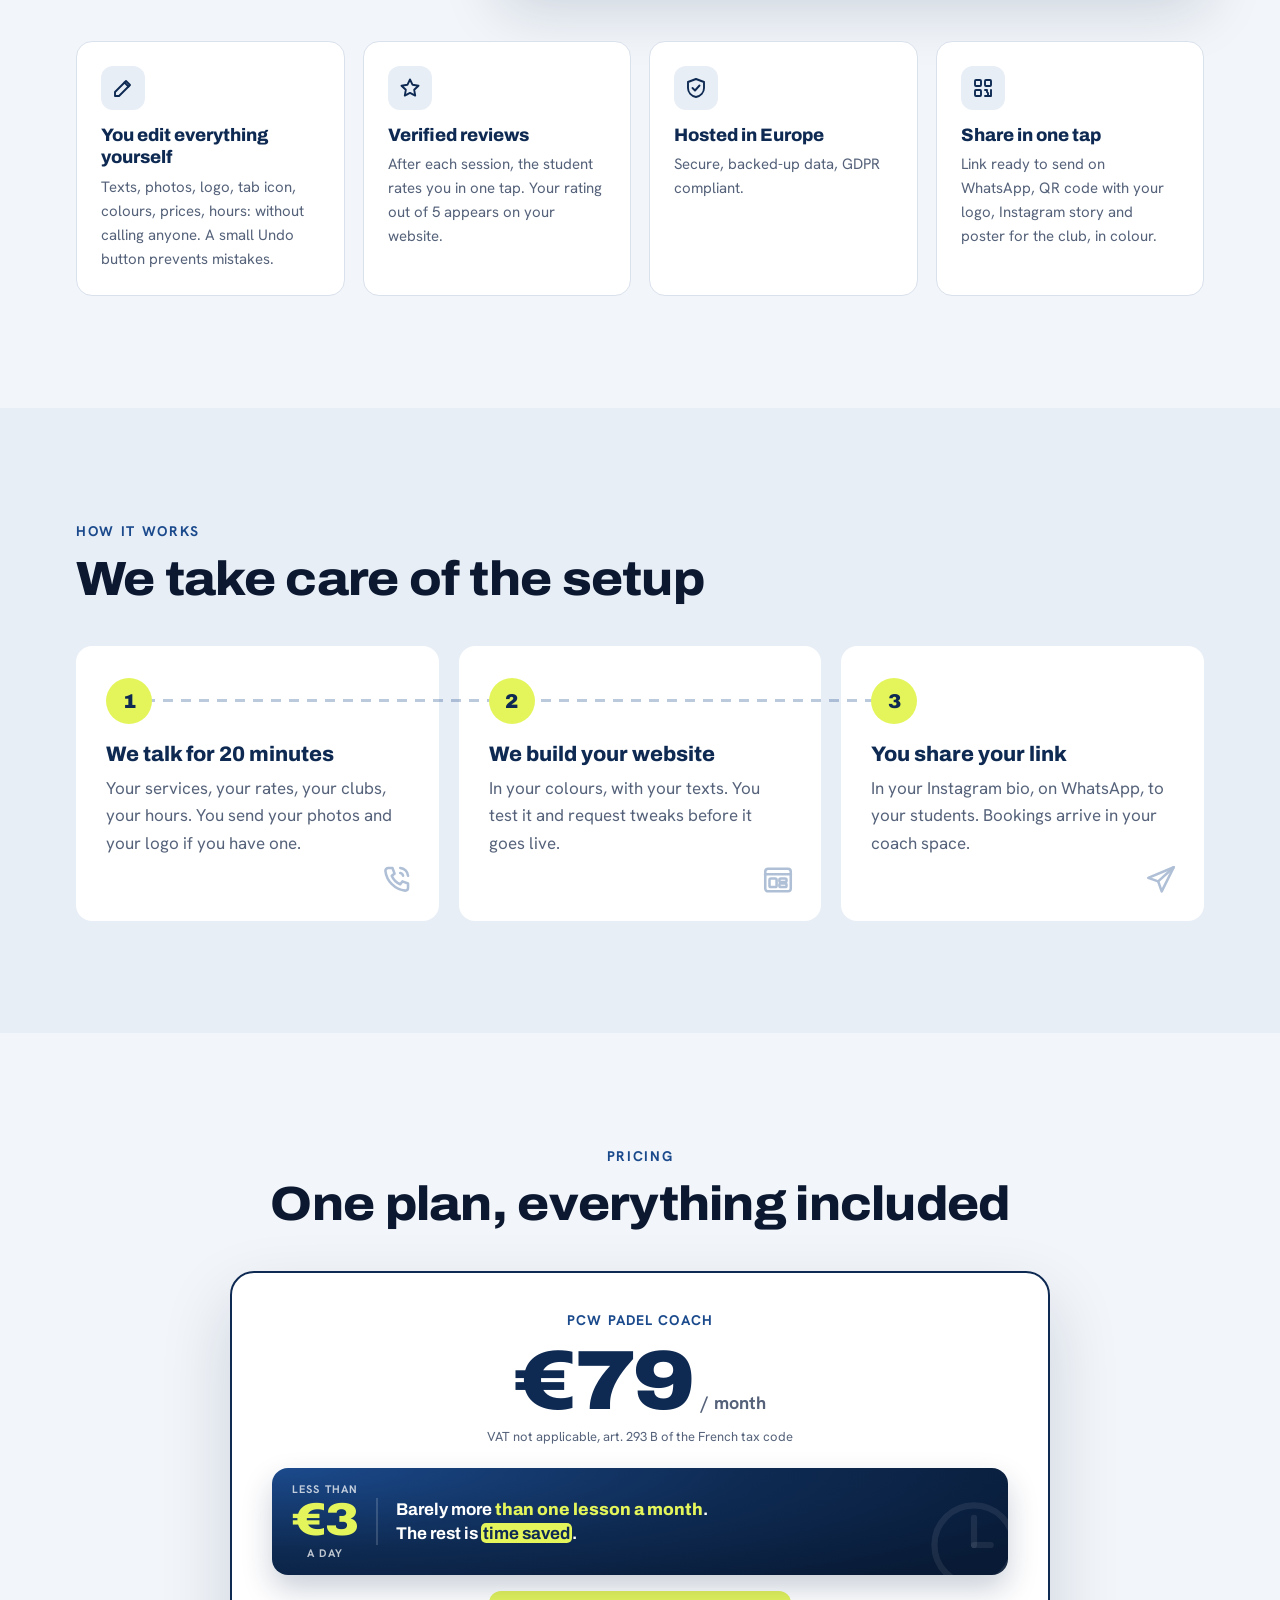
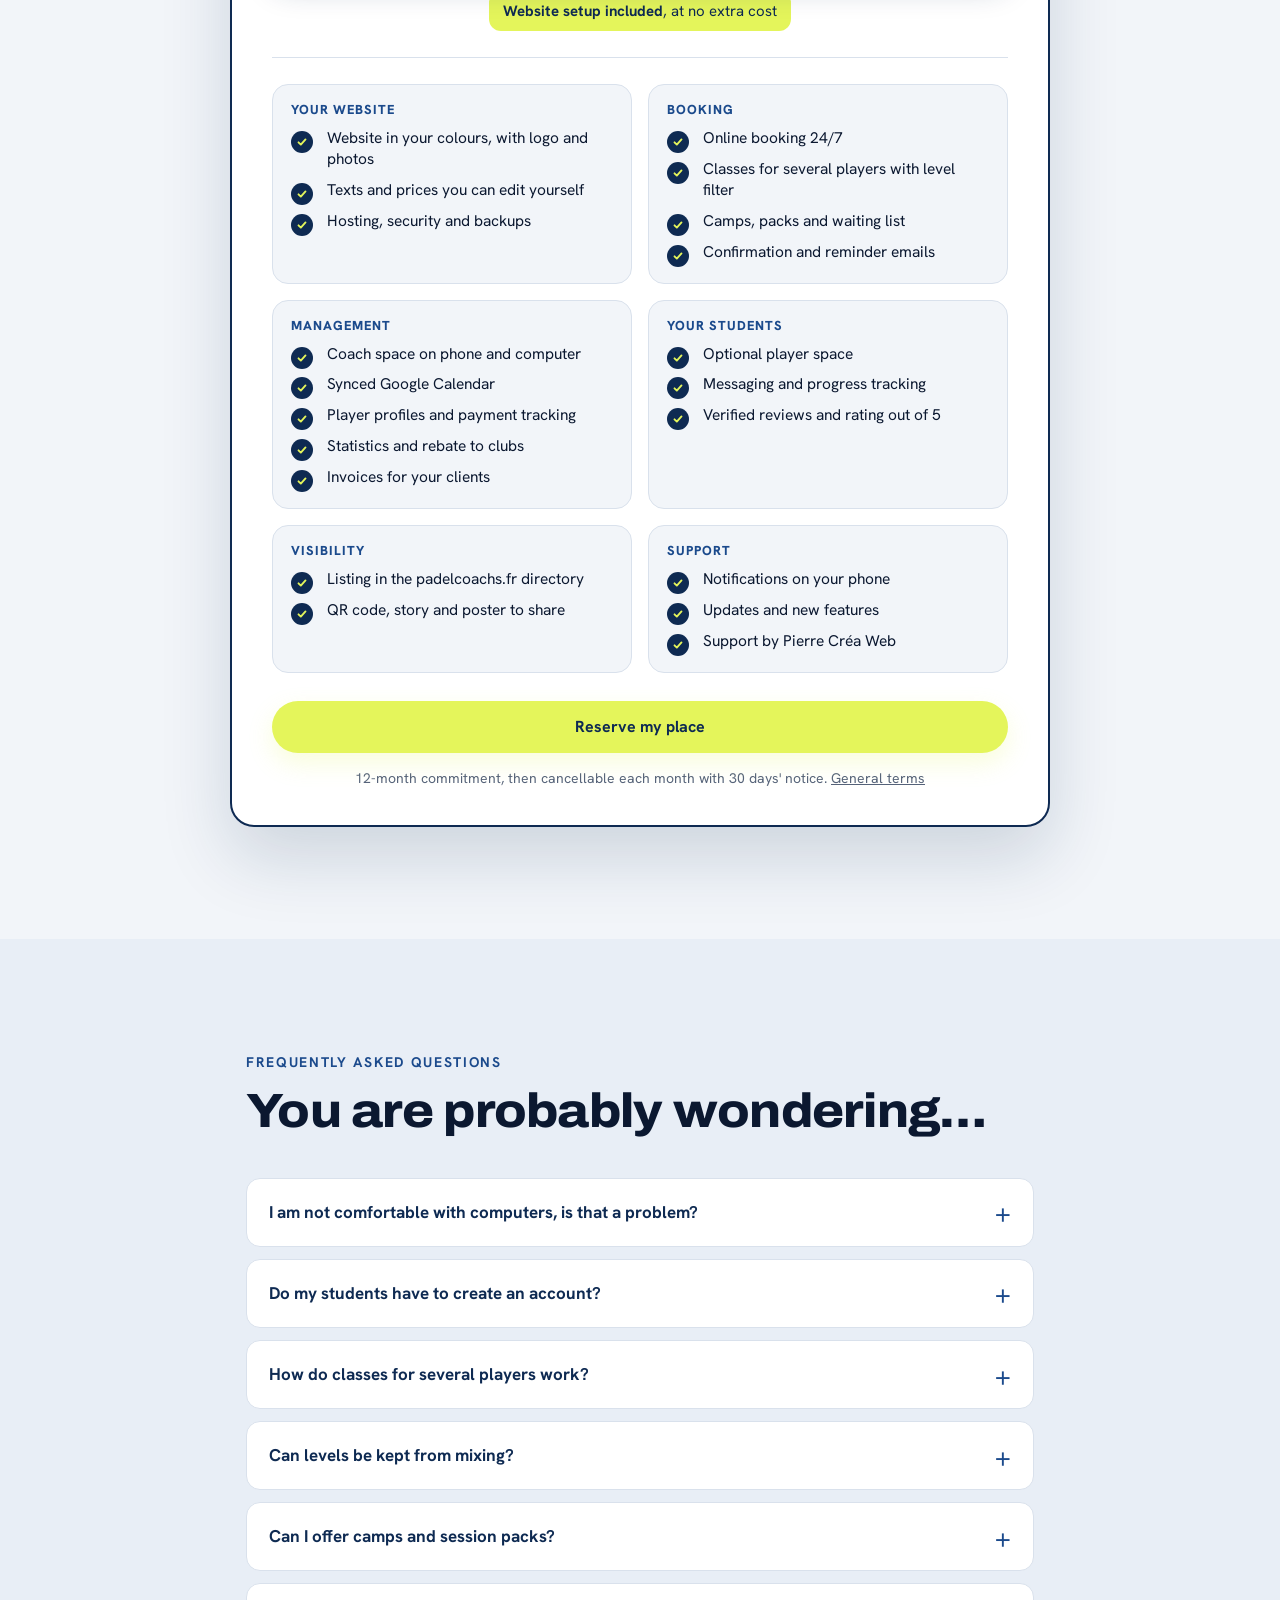
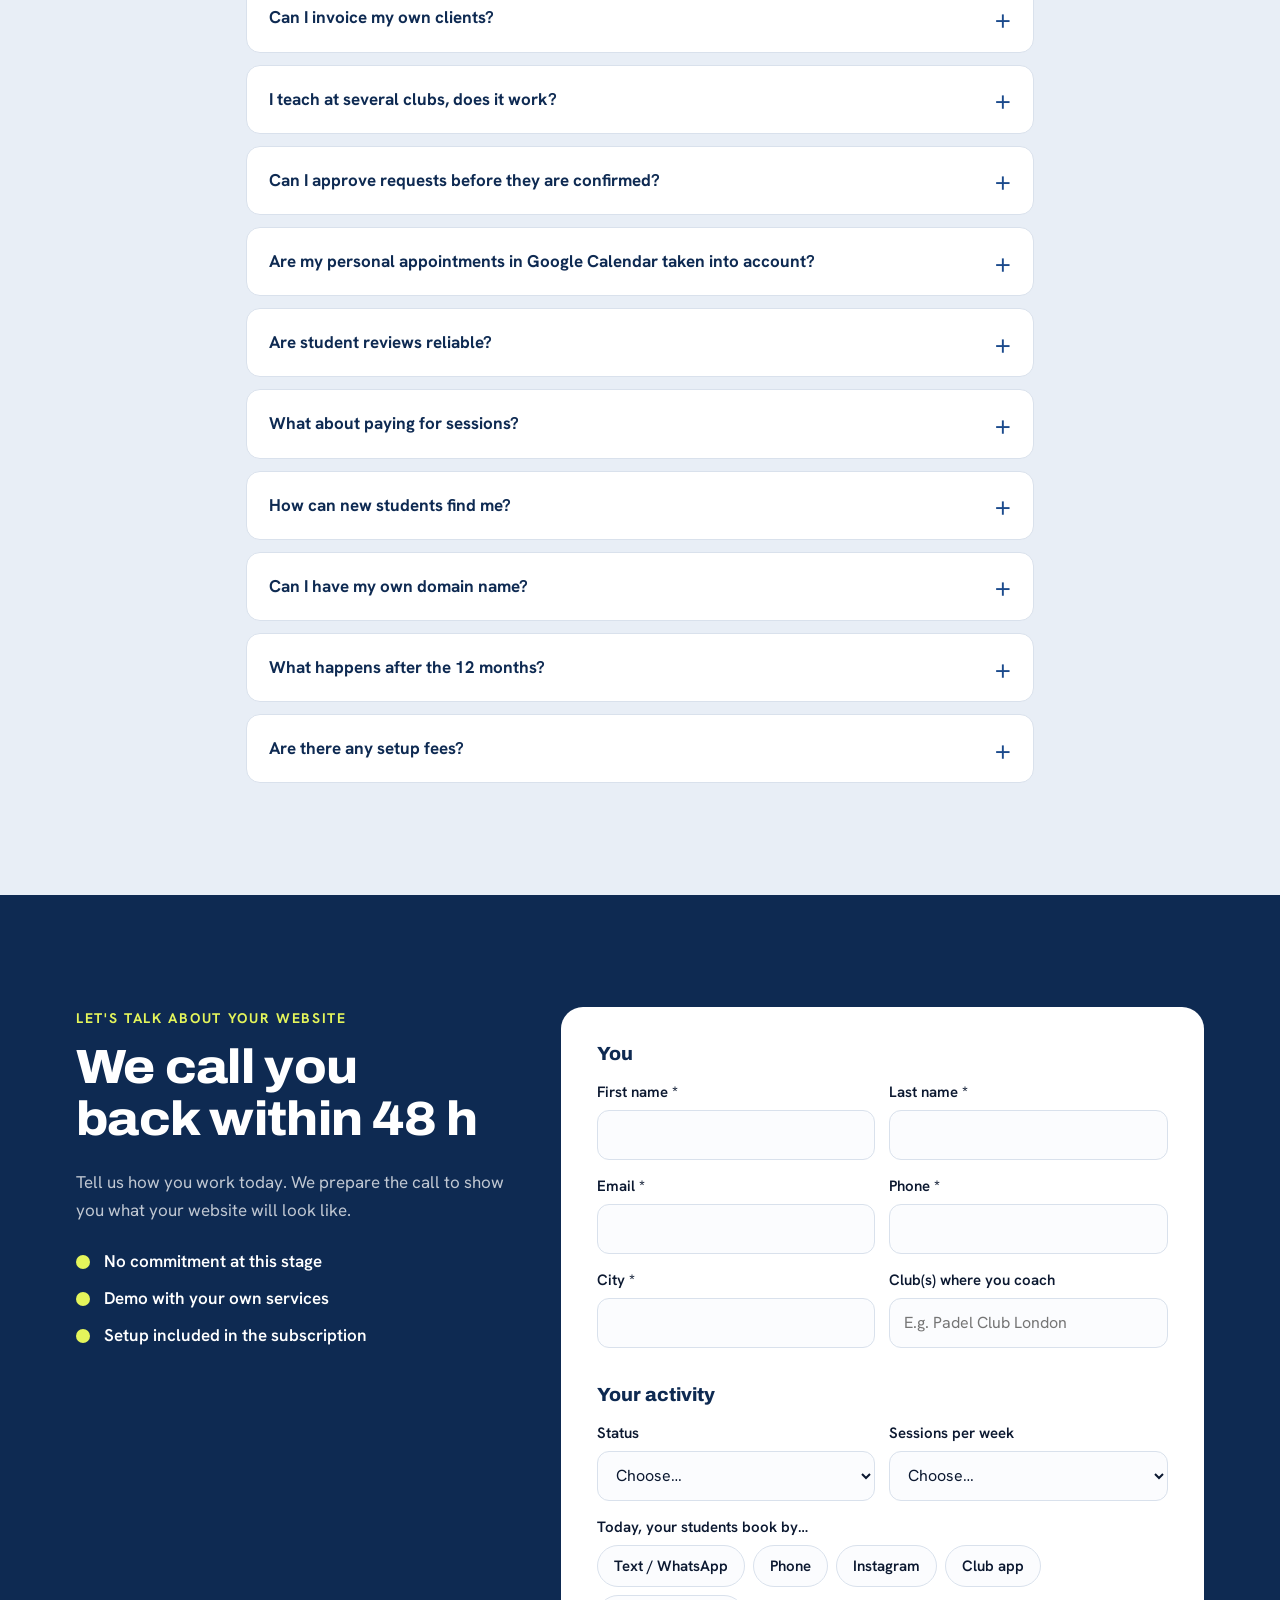
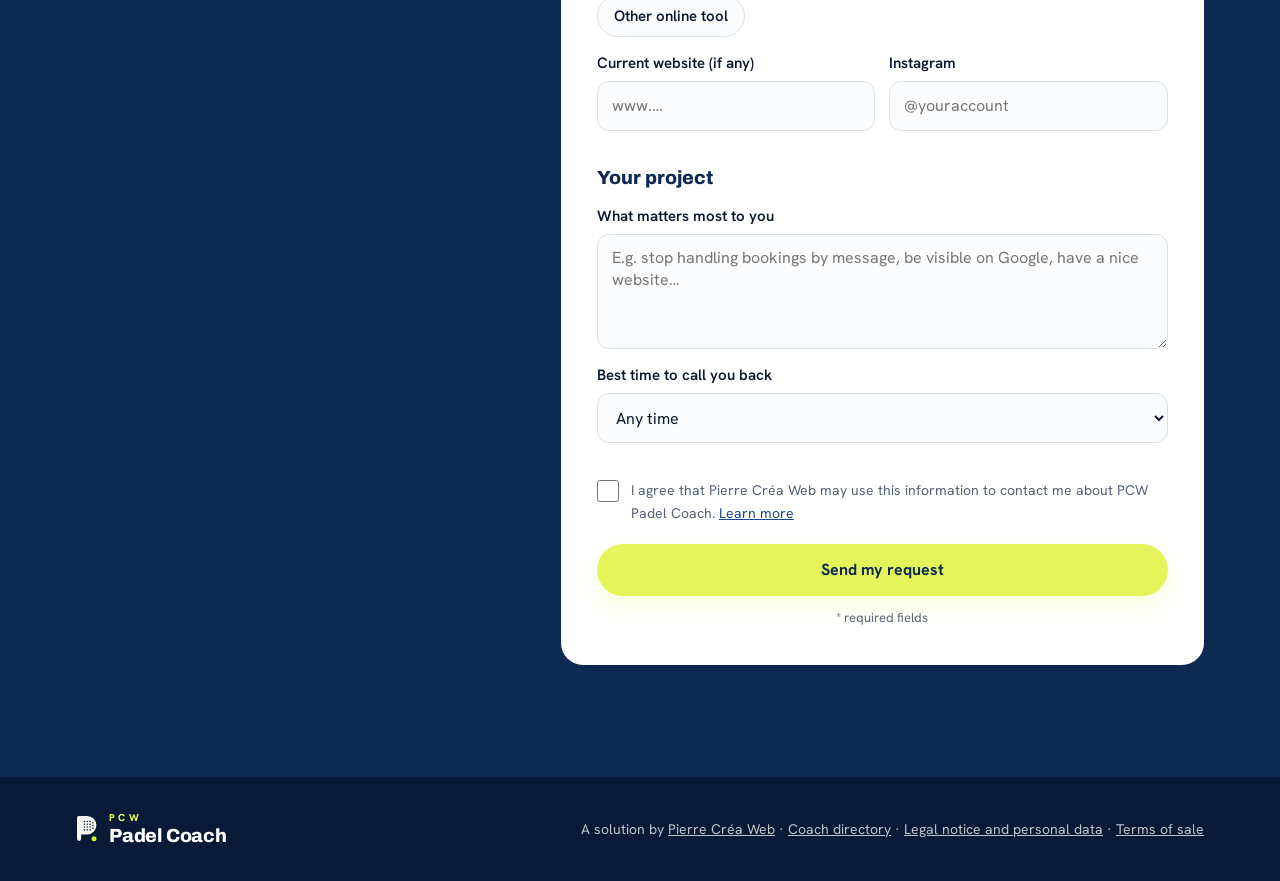
==== commit 4e82ec52: "Page de vente : captures par langue, CGV et mentions légales traduites, lien démo selon la langue Co" ====
--- a/index.html
+++ b/index.html
@@ -66,8 +66,8 @@
       </div>
       <div class="hero__phones" aria-hidden="true">
         <span class="hero__glow"></span>
-        <figure class="phone phone--back"><img src="media/backoffice.jpg" alt="" width="500" height="1082"></figure>
-        <figure class="phone phone--front"><img src="media/site.jpg" alt="" width="500" height="1082"></figure>
+        <figure class="phone phone--back"><img src="media/backoffice-fr.jpg" alt="" width="500" height="1082"></figure>
+        <figure class="phone phone--front"><img src="media/site-fr.jpg" alt="" width="500" height="1082"></figure>
         <div class="float-card">
           <span class="float-card__icon">✓</span>
           <span class="float-card__text"><b>Nouvelle réservation</b><small>Mardi 19&nbsp;h&nbsp;30 · Coaching individuel</small></span>
@@ -161,7 +161,7 @@
             <li>Votre présentation, vos <b>photos</b>, vos <b>prestations et prix</b>, vos <b>clubs</b>, les <b>avis</b> de vos élèves, un bouton <b>WhatsApp</b> et un formulaire de contact.</li>
           </ul>
         </div>
-        <figure class="feat__media"><div class="phone phone--fx"><img src="media/reservation.jpg" alt="Choix de la prestation sur le site d'un coach" width="500" height="1082" loading="lazy">
+        <figure class="feat__media"><div class="phone phone--fx"><img src="media/reservation-fr.jpg" alt="Choix de la prestation sur le site d'un coach" width="500" height="1082" loading="lazy">
           <span class="fx fx-pick" aria-hidden="true"></span><span class="fx fx-tap" aria-hidden="true"></span>
           <span class="fx fx-toast" aria-hidden="true"><b>✓</b><span>Séance réservée<small>Mardi 19 h 30</small></span></span></div></figure>
       </div>
@@ -183,7 +183,7 @@
             <li>S'installe sur l'écran d'accueil du téléphone, <b>comme une application</b>.</li>
           </ul>
         </div>
-        <figure class="feat__media"><div class="phone phone--fx"><img src="media/backoffice.jpg" alt="Tableau de bord de l'espace coach" width="500" height="1082" loading="lazy">
+        <figure class="feat__media"><div class="phone phone--fx"><img src="media/backoffice-fr.jpg" alt="Tableau de bord de l'espace coach" width="500" height="1082" loading="lazy">
           <span class="fx fx-notif" aria-hidden="true"><span class="fx-notif__app"></span><span><b>Nouvelle demande</b><small>Hugo M. · jeudi 18 h · Duo</small></span></span></div></figure>
       </div>
 
@@ -192,7 +192,7 @@
           <h3 class="h3"><span class="tag">Sur ordinateur aussi</span>Votre semaine d'un coup d'œil</h3>
           <p>L'agenda montre vos séances et vos disponibilités. Il se synchronise avec <b>Google Agenda</b> dans les deux sens : vos cours apparaissent dans votre agenda, et vos rendez-vous perso bloquent automatiquement vos créneaux sur le site.</p>
         </div>
-        <figure class="browser browser--fx"><span class="browser__bar" aria-hidden="true"><i></i><i></i><i></i></span><img src="media/agenda.jpg" alt="Agenda de la semaine dans l'espace coach" width="1600" height="1000" loading="lazy">
+        <figure class="browser browser--fx"><span class="browser__bar" aria-hidden="true"><i></i><i></i><i></i></span><img src="media/agenda-fr.jpg" alt="Agenda de la semaine dans l'espace coach" width="1600" height="1000" loading="lazy">
           <span class="fx-badge" aria-hidden="true"><svg class="fx-badge__sync" viewBox="0 0 24 24"><path d="M20 12a8 8 0 0 1-14 5.3M4 12a8 8 0 0 1 14-5.3"/><path d="M18 3v4h-4M6 21v-4h4"/></svg><span><b>Google Agenda</b><small>Synchronisé à l'instant</small></span></span></figure>
       </div>
 
@@ -201,7 +201,7 @@
           <h3 class="h3"><span class="tag">Vos chiffres</span>Revenu, club et occupation, sans tableur</h3>
           <p>À la semaine, au mois ou à l'année : votre revenu, ce que vous devez à chaque club (au pourcentage, à l'heure, à la séance ou au forfait), vos séances, vos nouveaux élèves, votre taux d'occupation et votre <b>note de coaching</b> sur 5.</p>
         </div>
-        <figure class="browser browser--fx"><span class="browser__bar" aria-hidden="true"><i></i><i></i><i></i></span><img src="media/statistiques.jpg" alt="Statistiques du mois dans l'espace coach" width="1600" height="1000" loading="lazy">
+        <figure class="browser browser--fx"><span class="browser__bar" aria-hidden="true"><i></i><i></i><i></i></span><img src="media/statistiques-fr.jpg" alt="Statistiques du mois dans l'espace coach" width="1600" height="1000" loading="lazy">
           <span class="fx-stat" aria-hidden="true"><small>Revenu du mois</small><b data-count="4220">4 220 €</b><span class="fx-stat__bars"><i style="--h:.45"></i><i style="--h:.6"></i><i style="--h:.5"></i><i style="--h:.75"></i><i style="--h:.68"></i><i style="--h:1"></i></span><em>+18 % vs mois dernier</em></span></figure>
       </div>
 
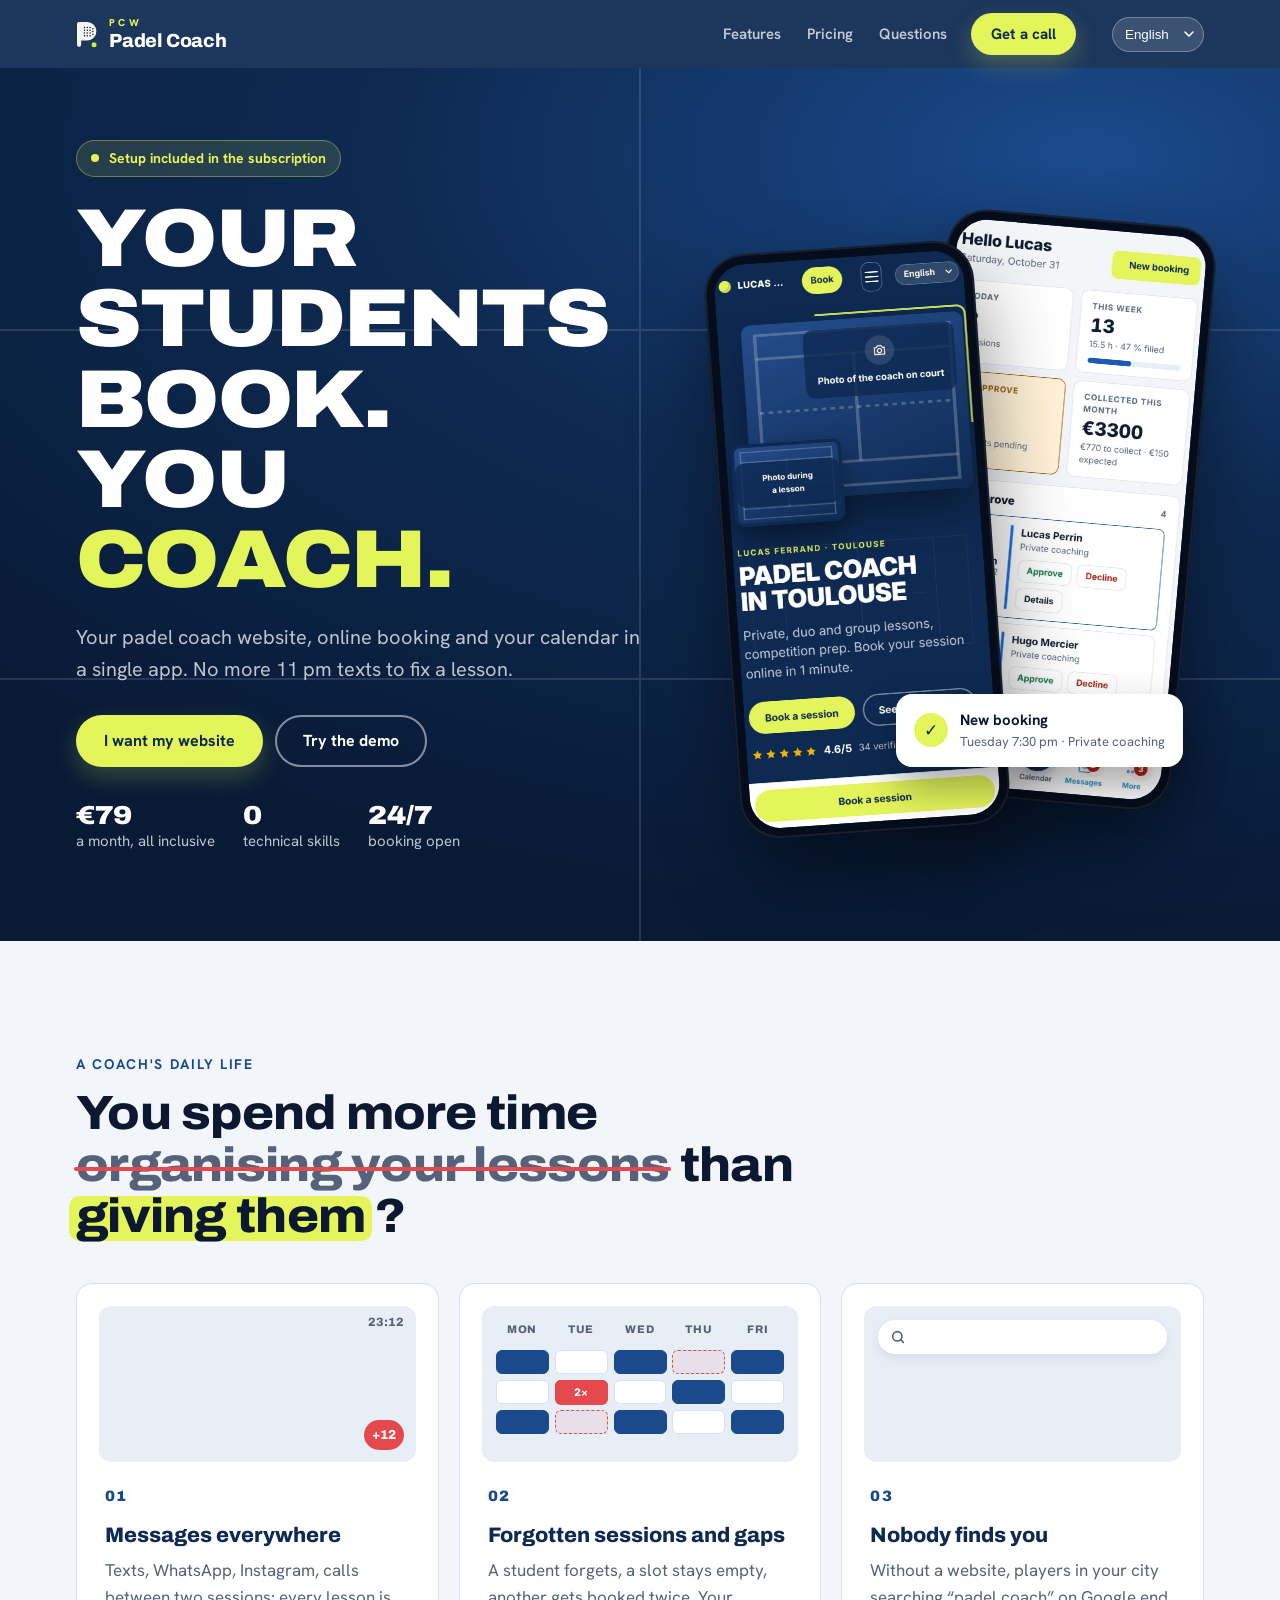
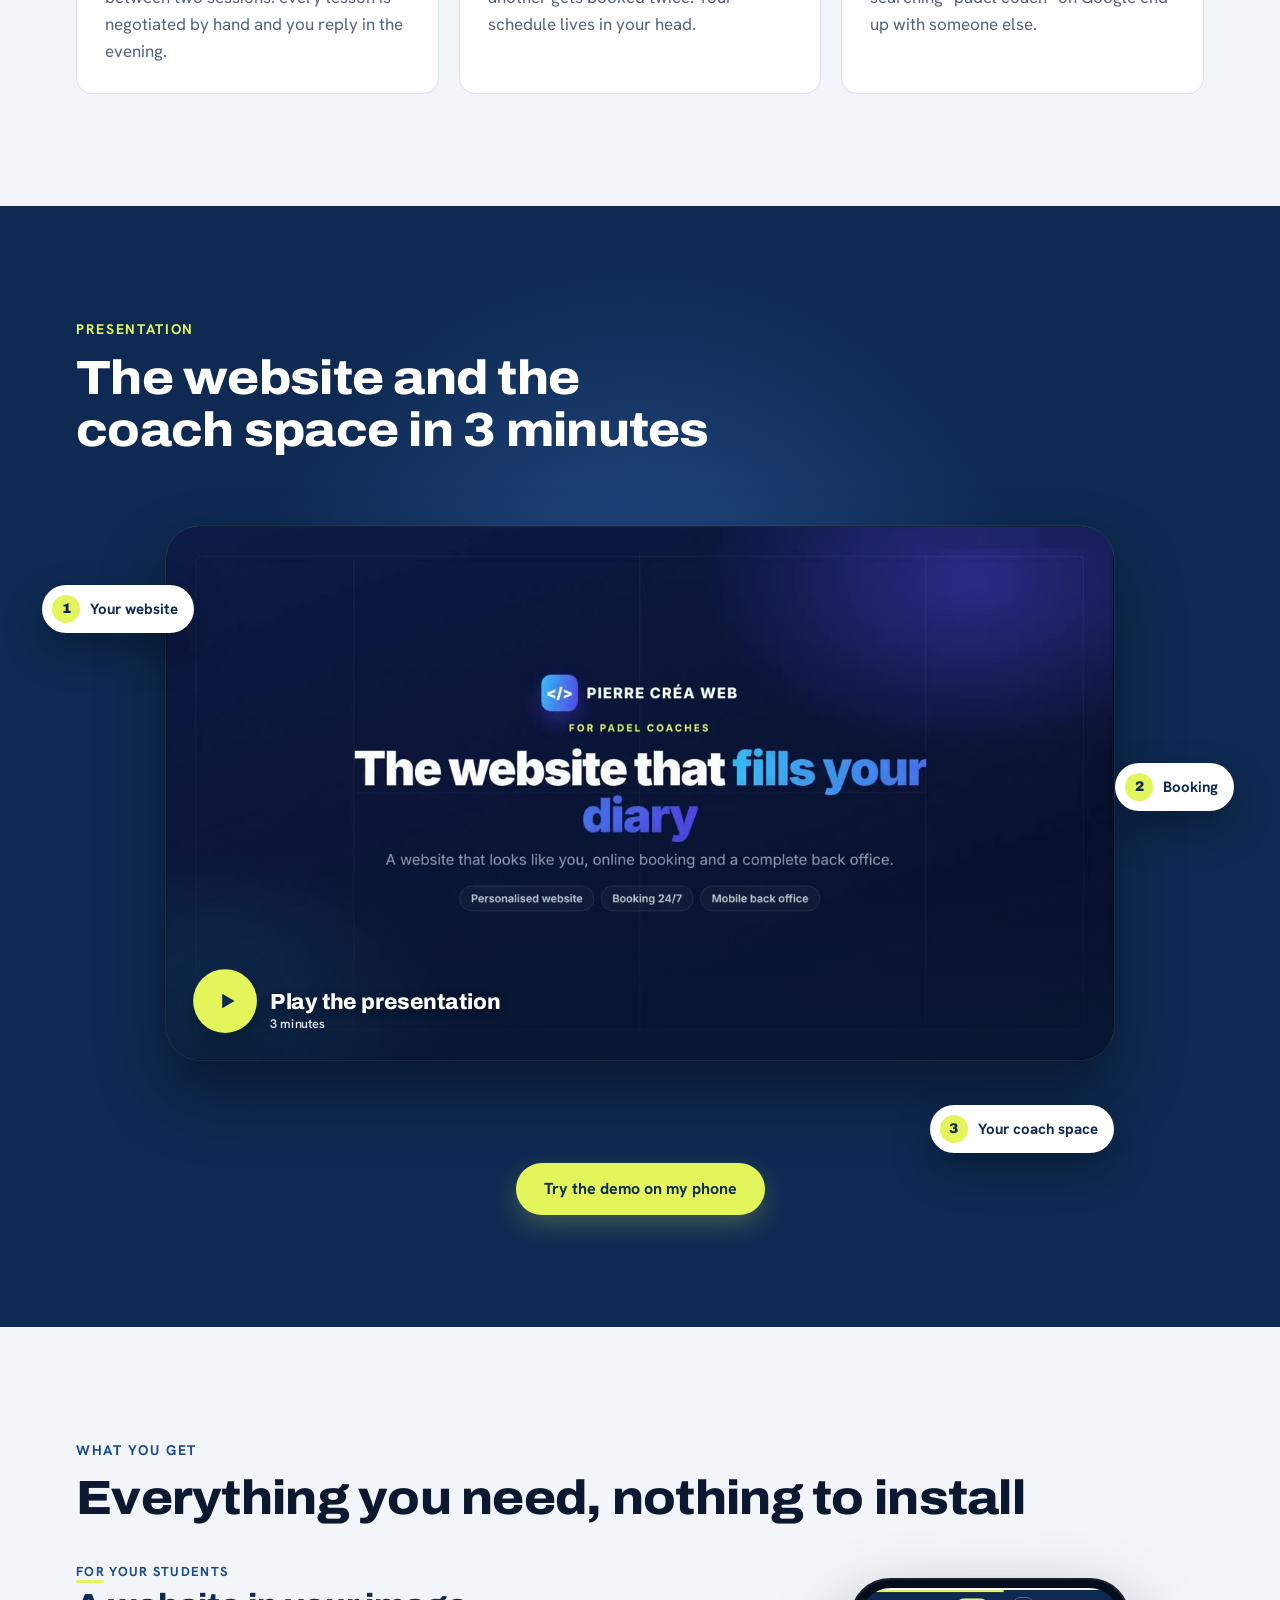
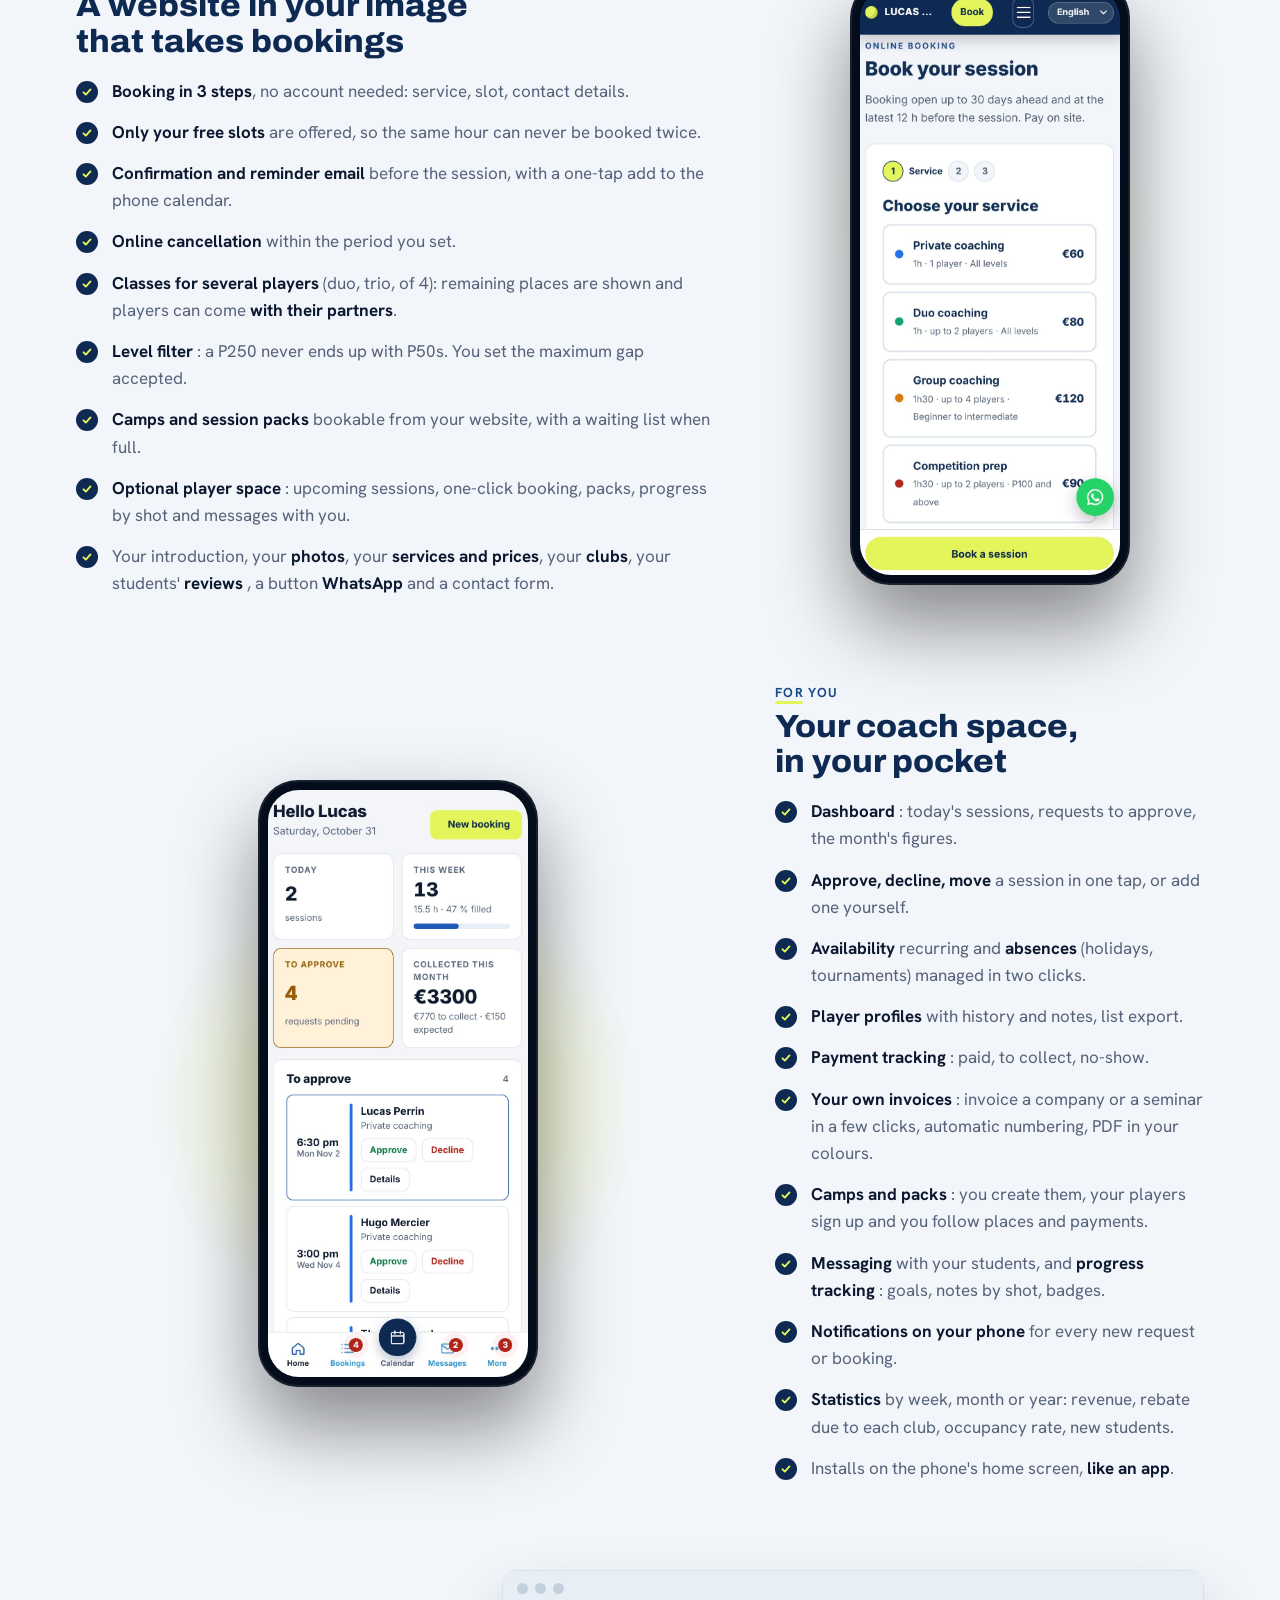
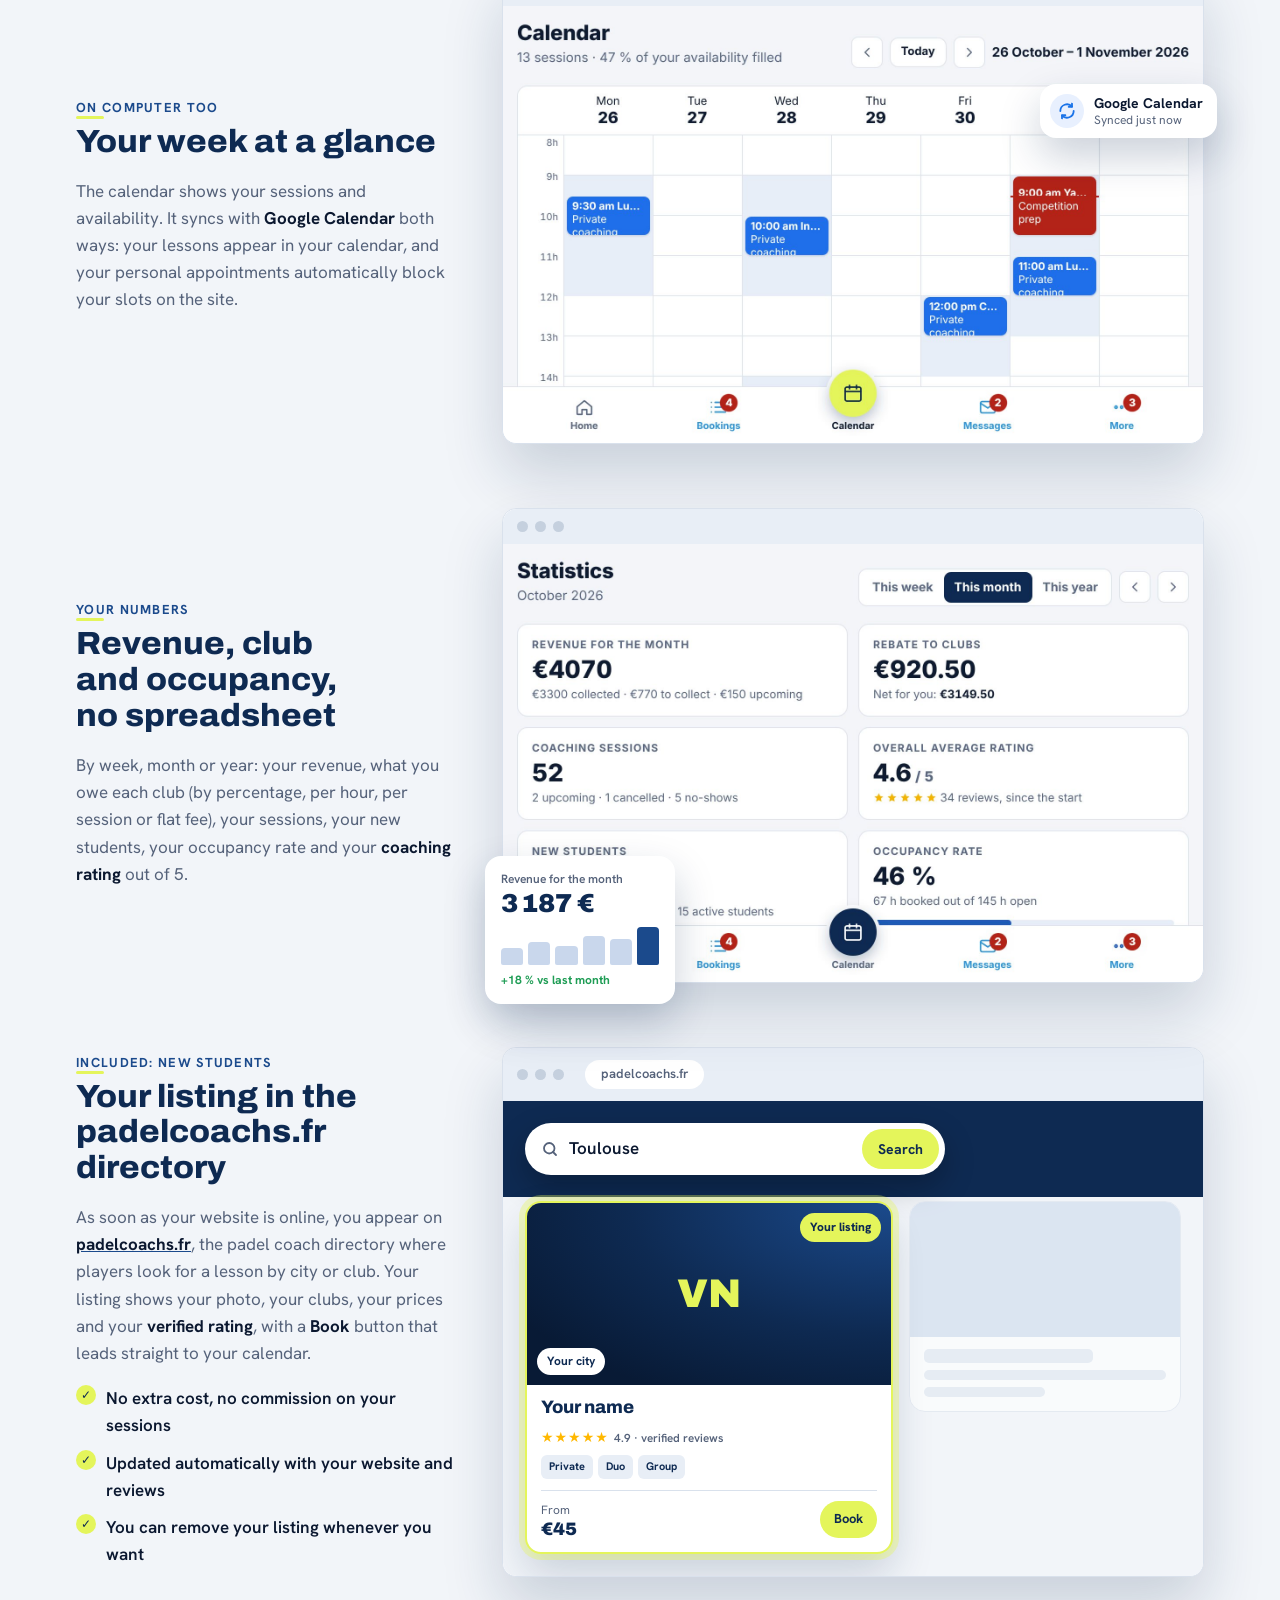
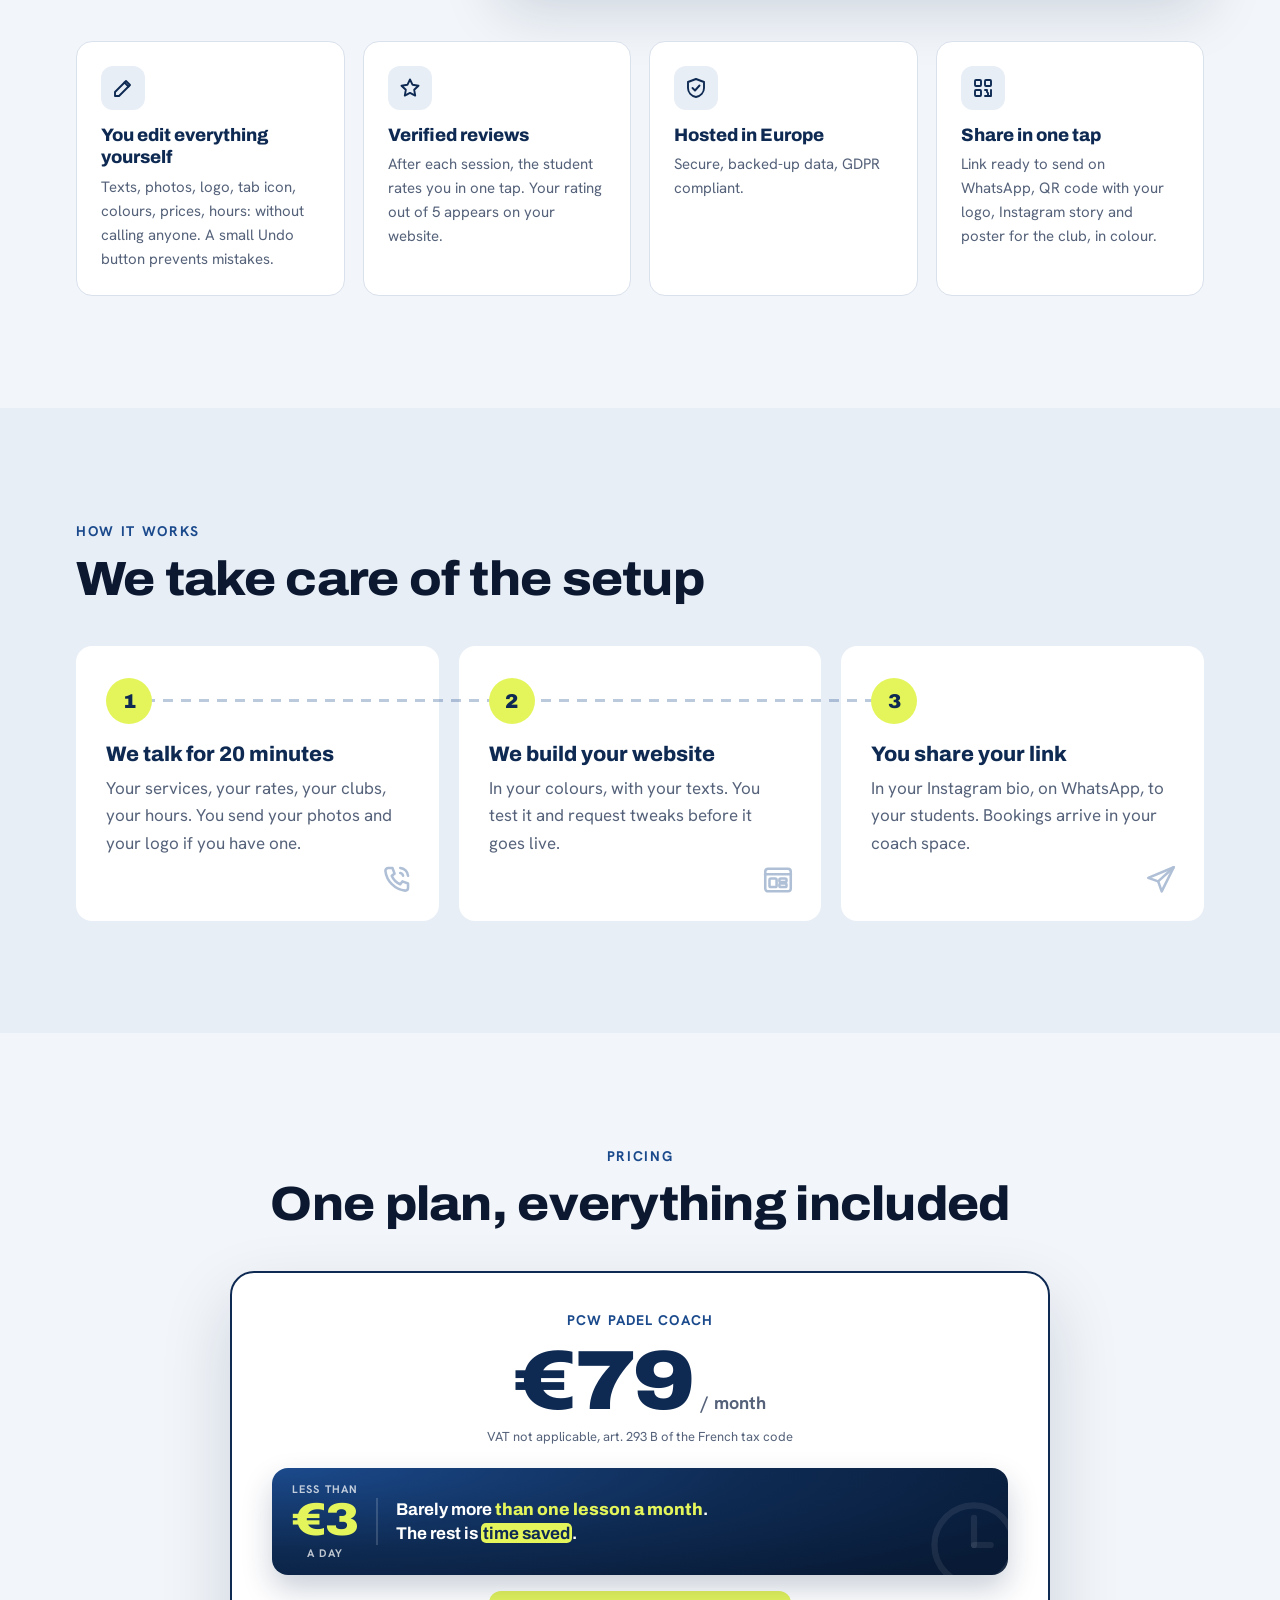
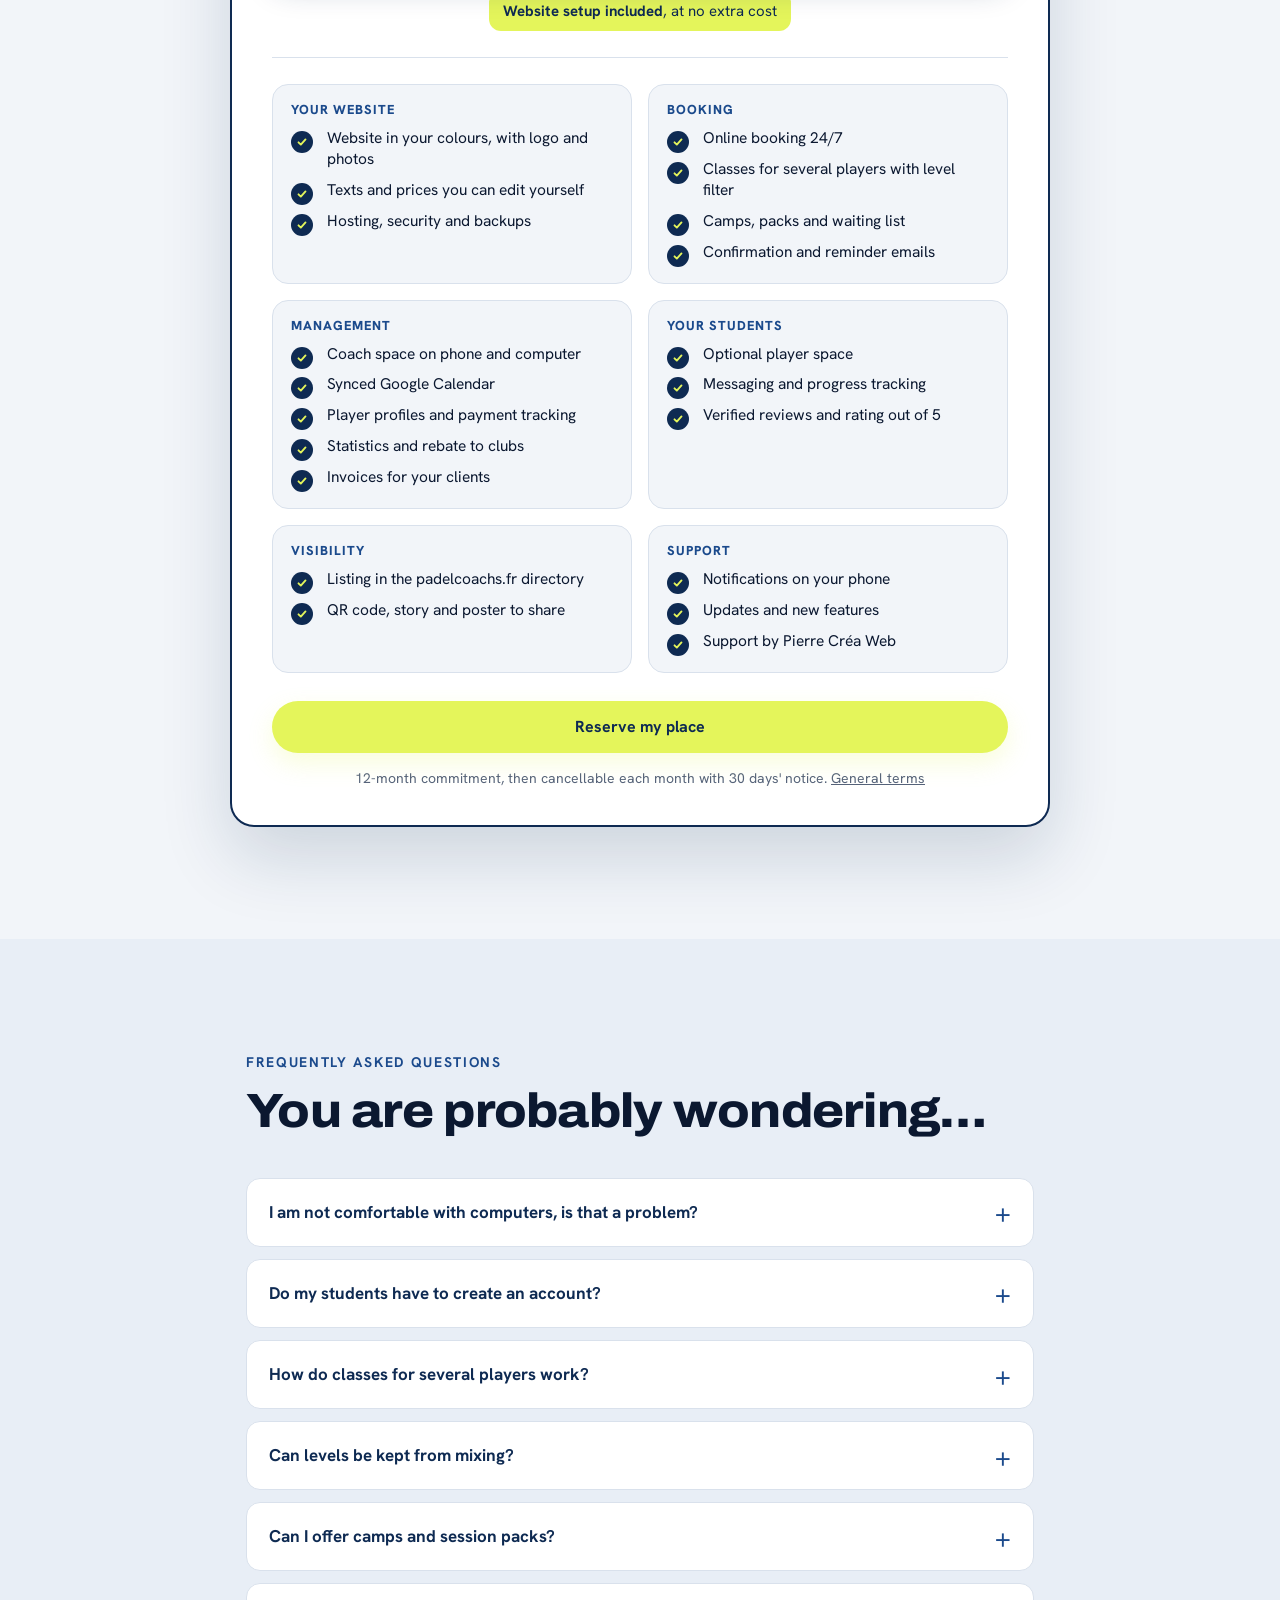
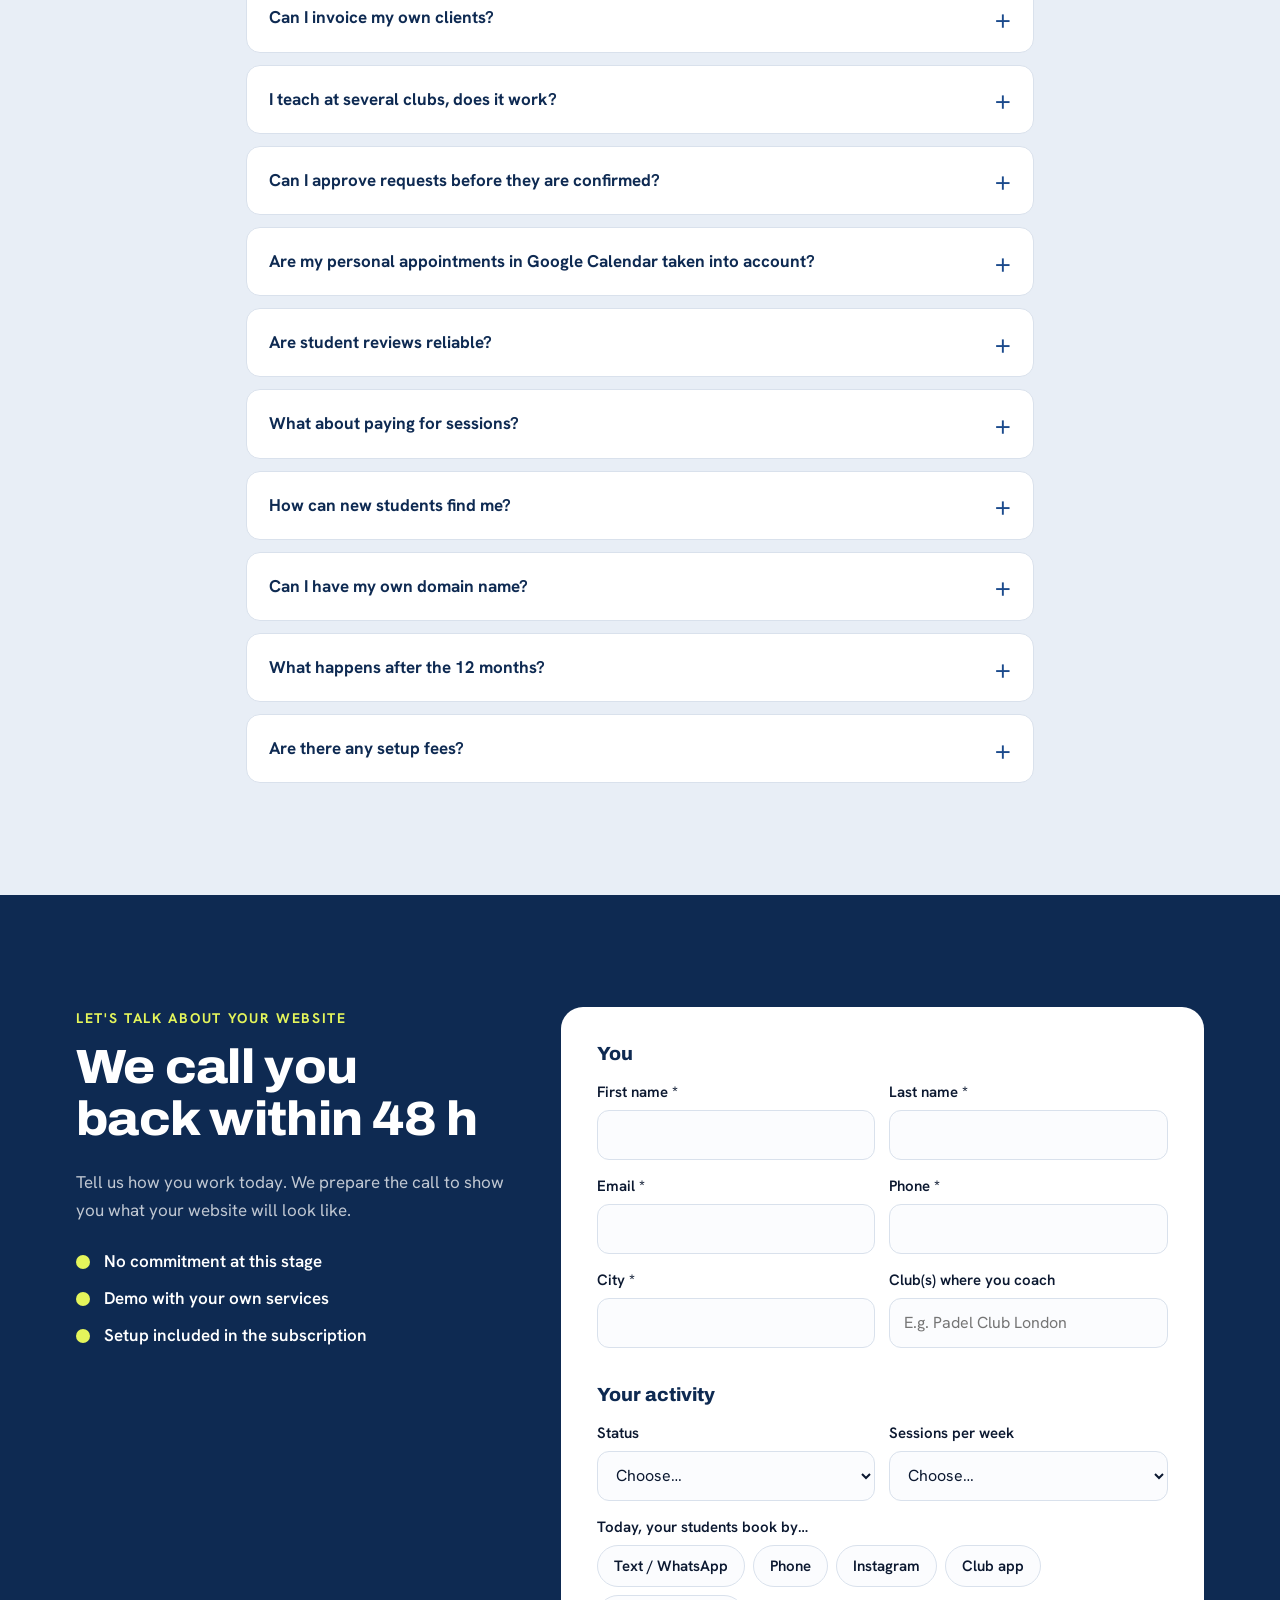
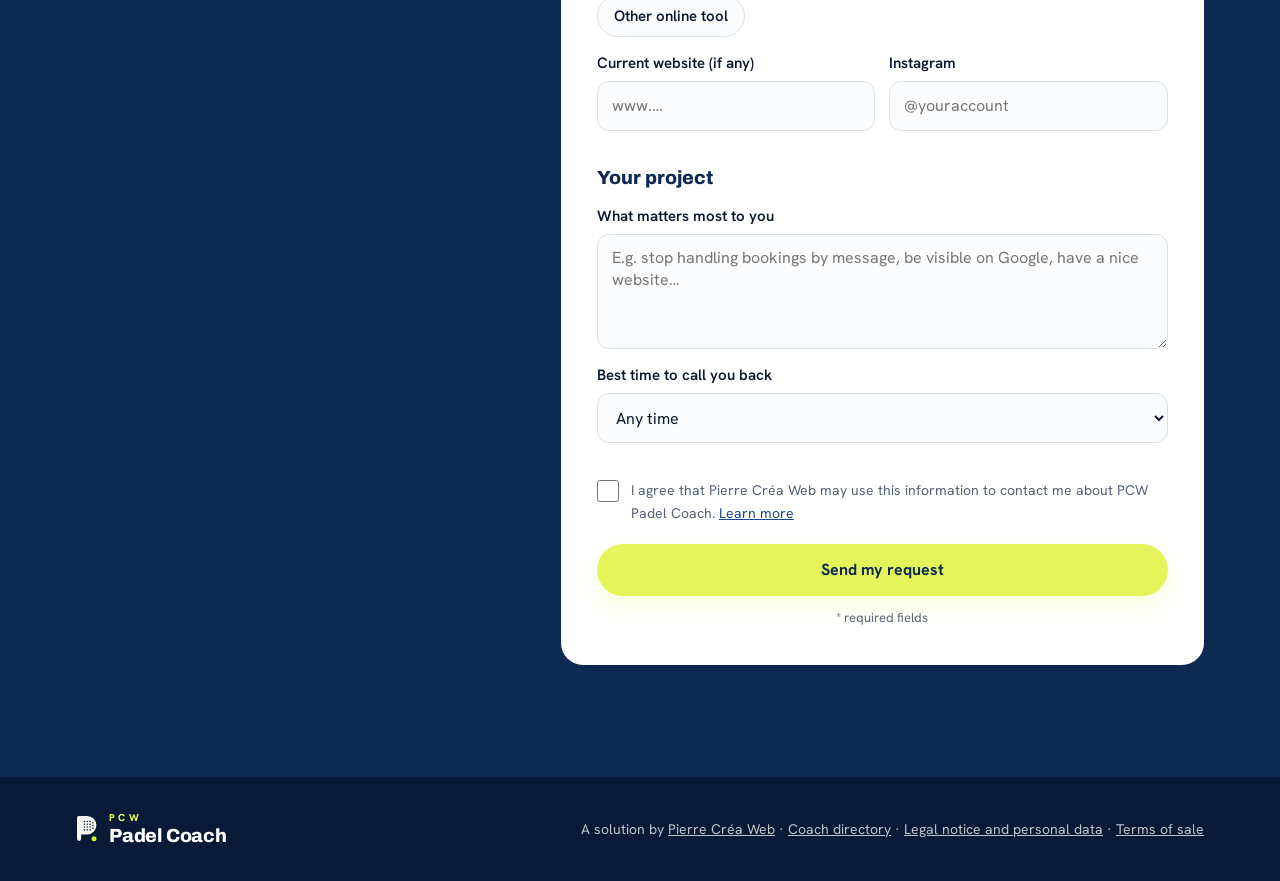
==== commit 318a4f1e: "Vidéo de présentation en espagnol et en anglais, choisie selon la langue ; correction de la ville tr" ====
--- a/index.html
+++ b/index.html
@@ -130,8 +130,8 @@
         <span class="vchip vchip--2" aria-hidden="true"><b>2</b>La réservation</span>
         <span class="vchip vchip--3" aria-hidden="true"><b>3</b>Votre espace coach</span>
         <div class="video">
-          <video controls playsinline preload="none" poster="media/presentation.jpg" width="1920" height="1080">
-            <source src="media/presentation.mp4?v=2" type="video/mp4">
+          <video controls playsinline preload="none" poster="media/presentation.jpg" data-poster="media/presentation-{lang}.jpg" width="1920" height="1080">
+            <source src="media/presentation.mp4?v=2" data-vid="media/presentation-{lang}.mp4?v=1" type="video/mp4">
           </video>
           <button type="button" class="video__play" hidden><span class="video__btn" aria-hidden="true"><svg viewBox="0 0 24 24"><path d="M8 5.5v13l11-6.5z"/></svg></span><span class="video__label">Lancer la présentation<small>3 minutes</small></span></button>
         </div>
